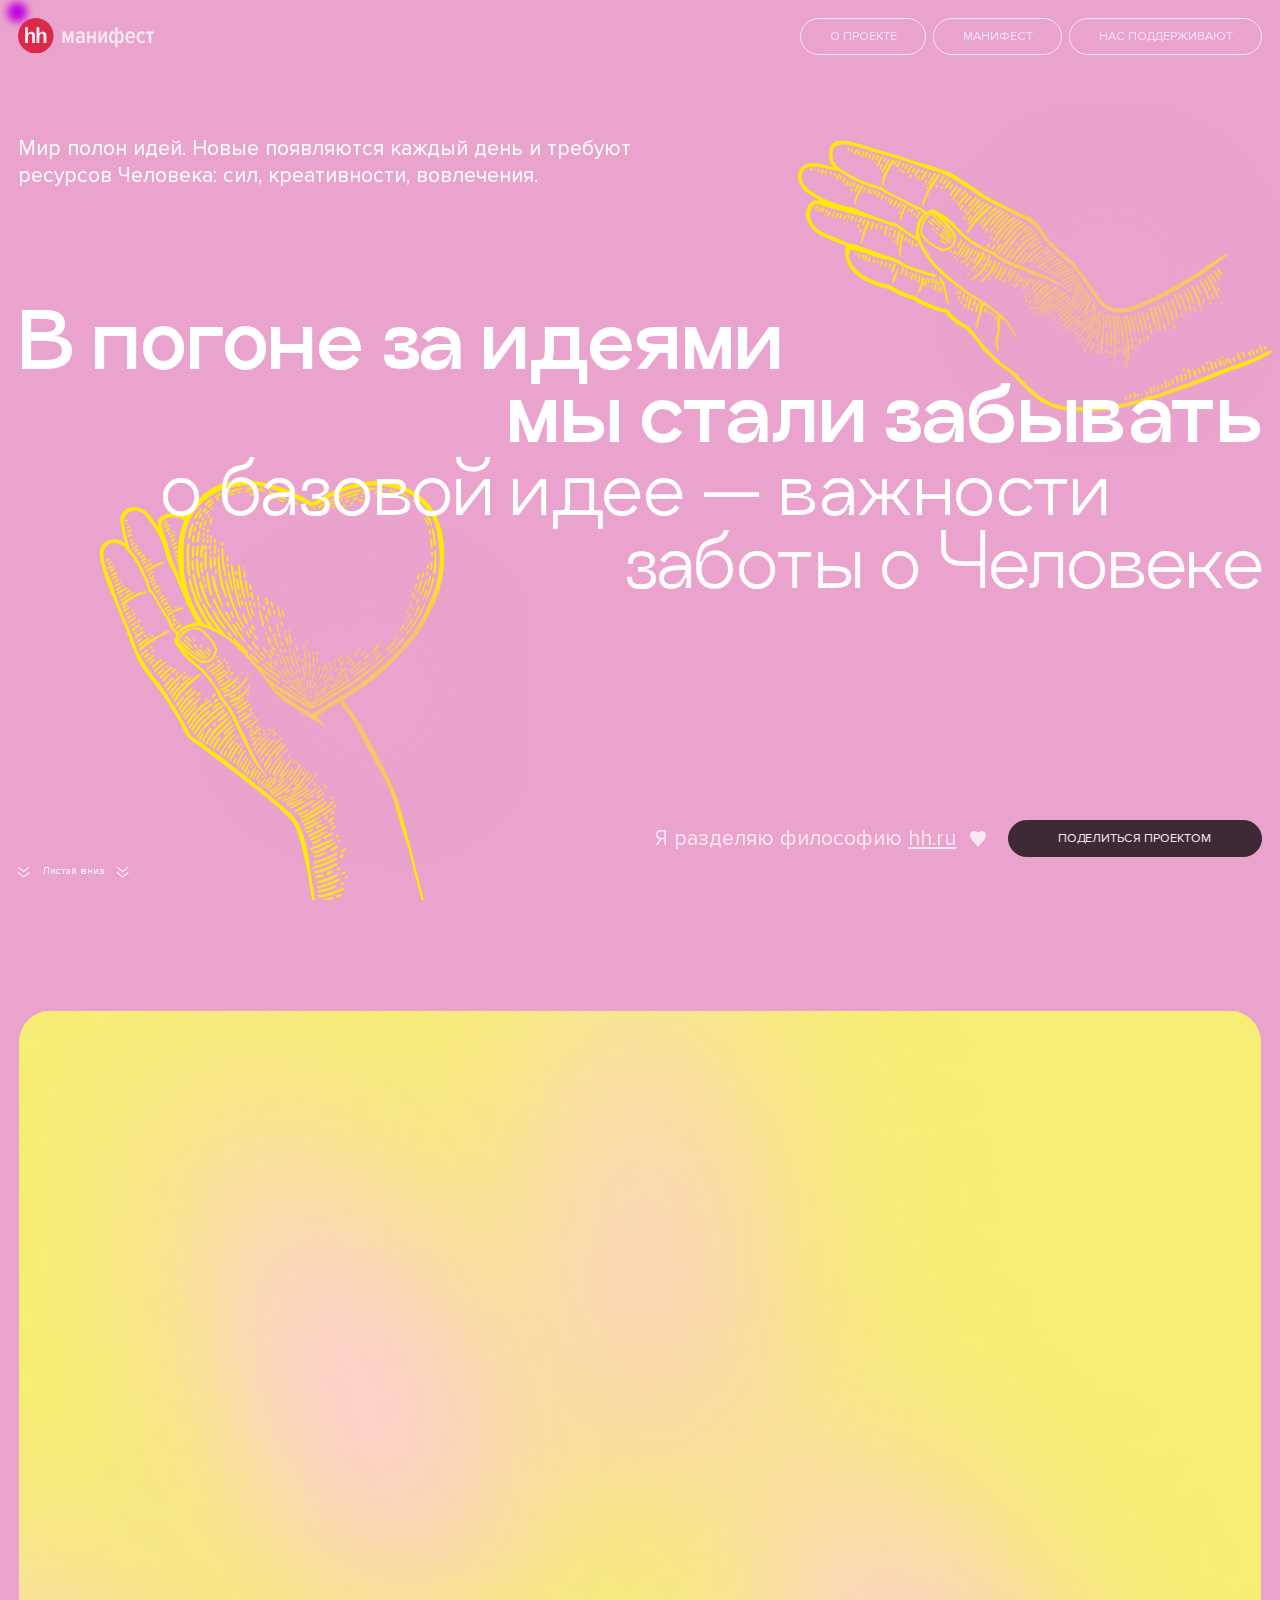
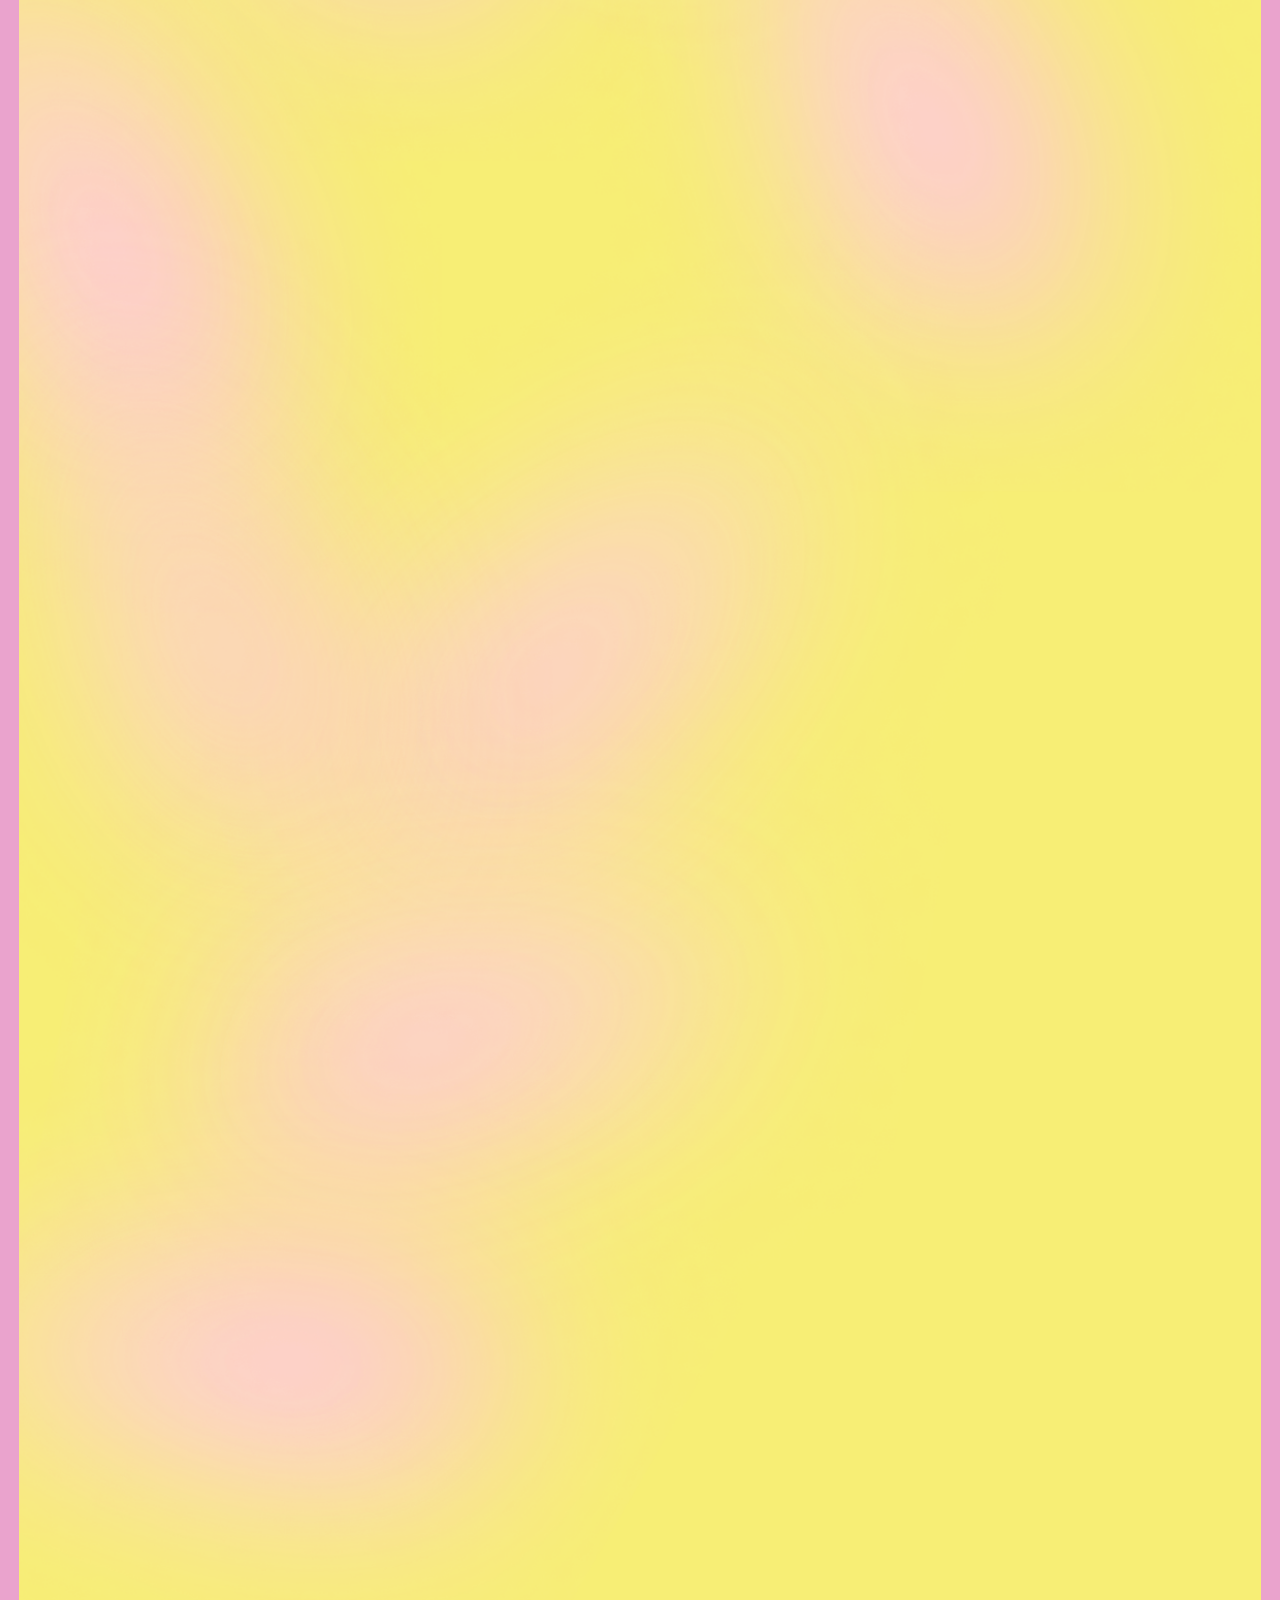
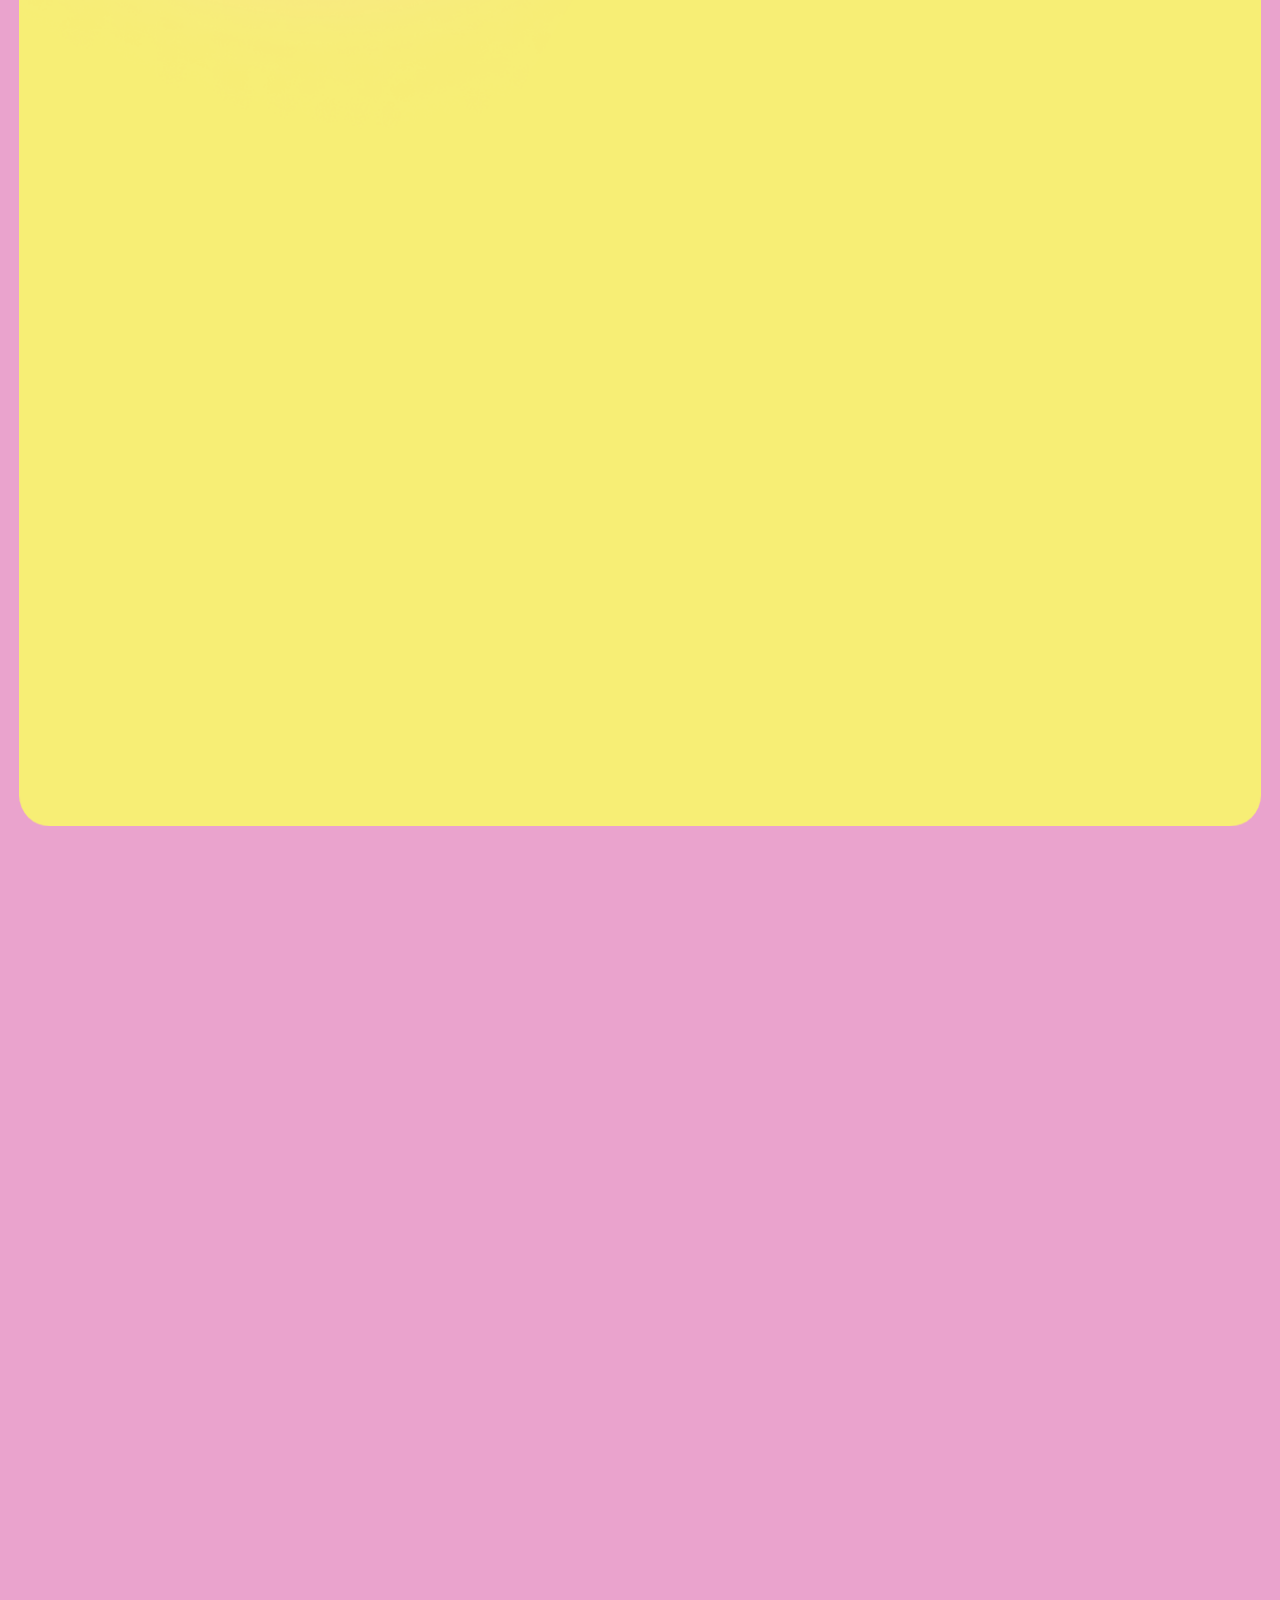
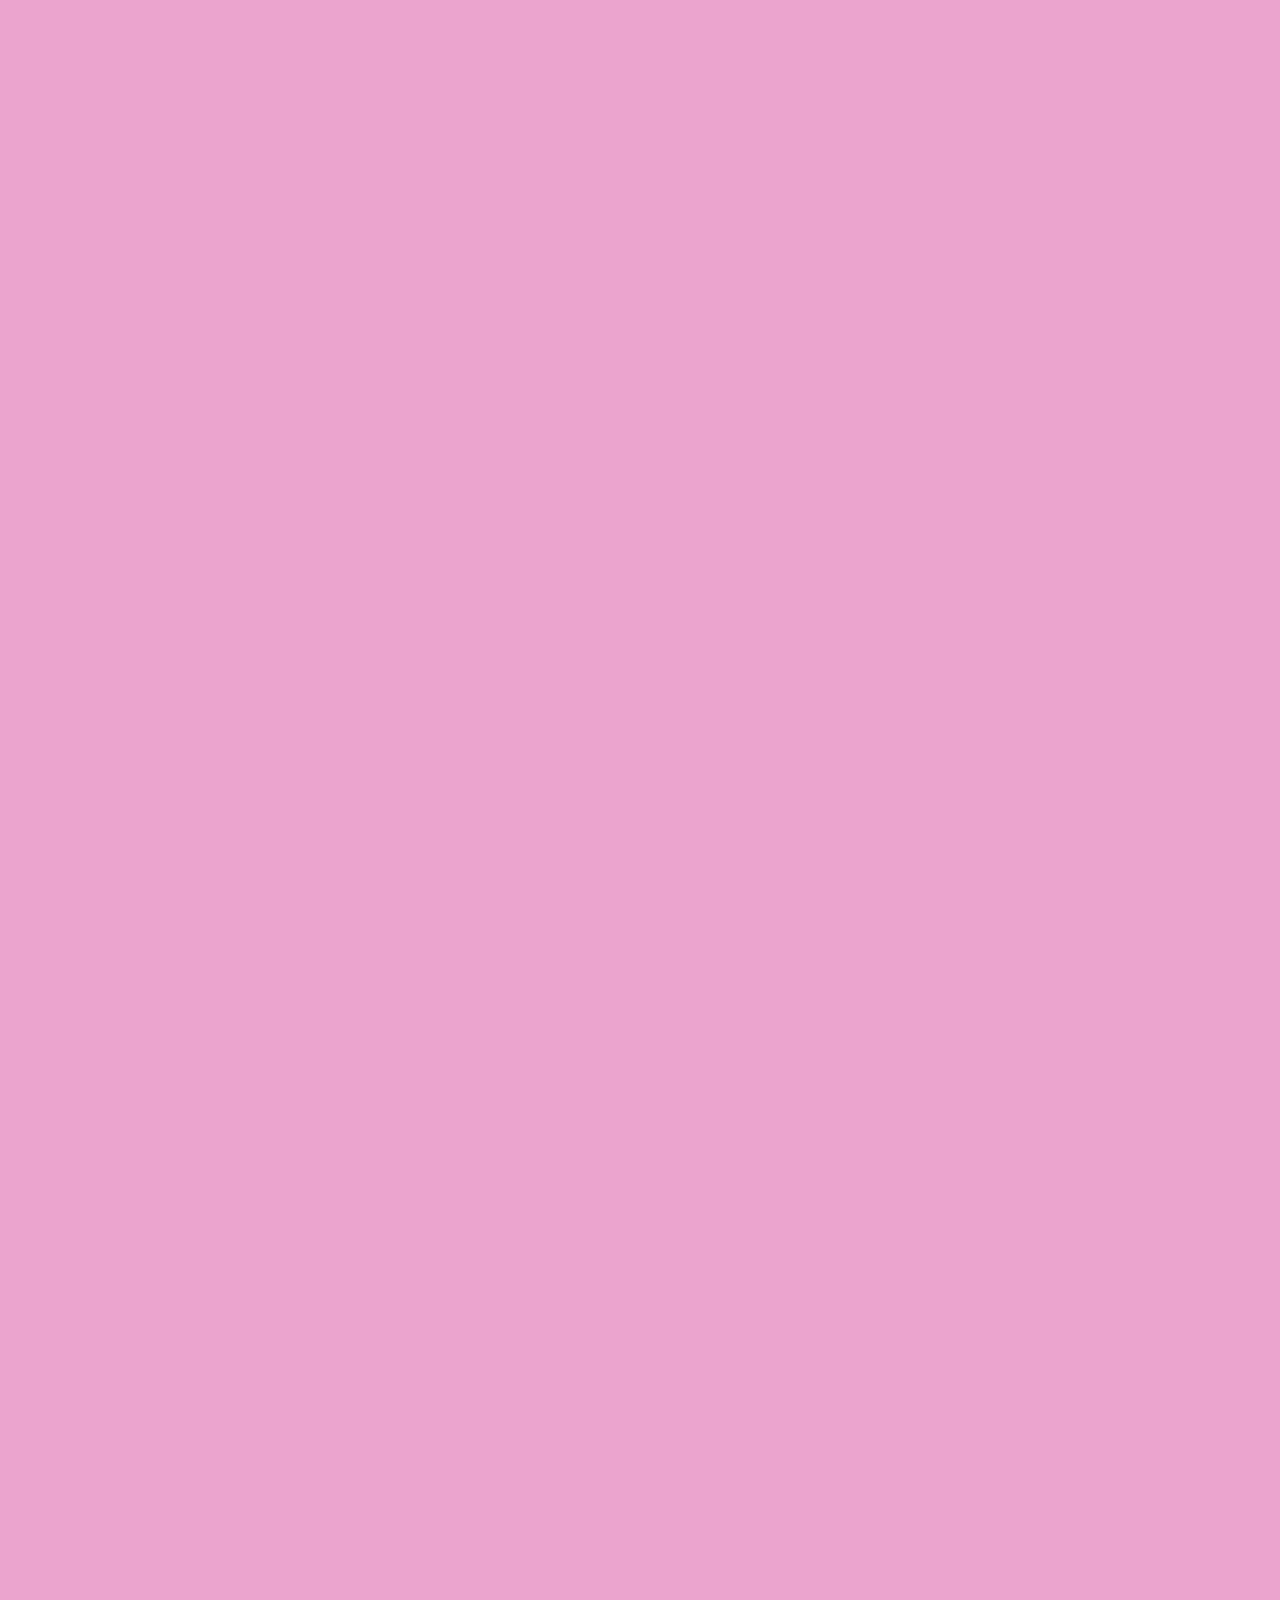
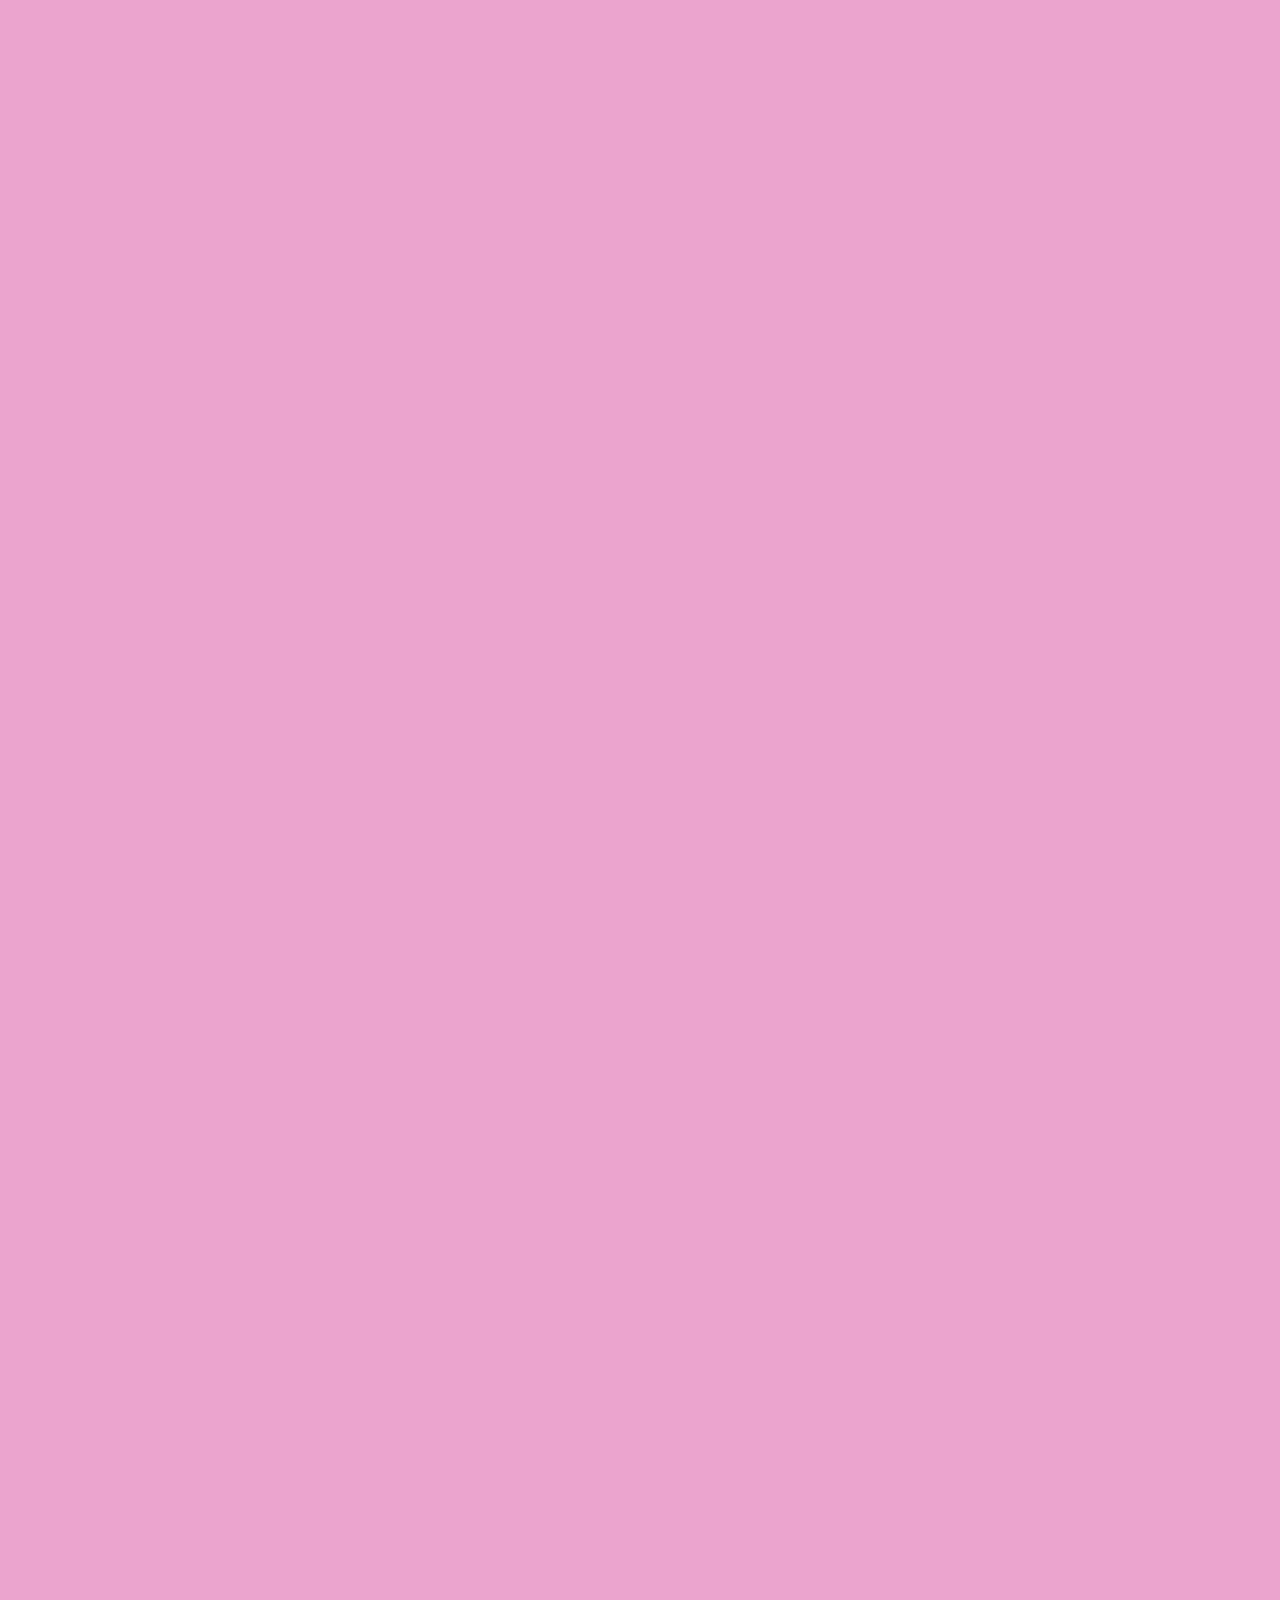
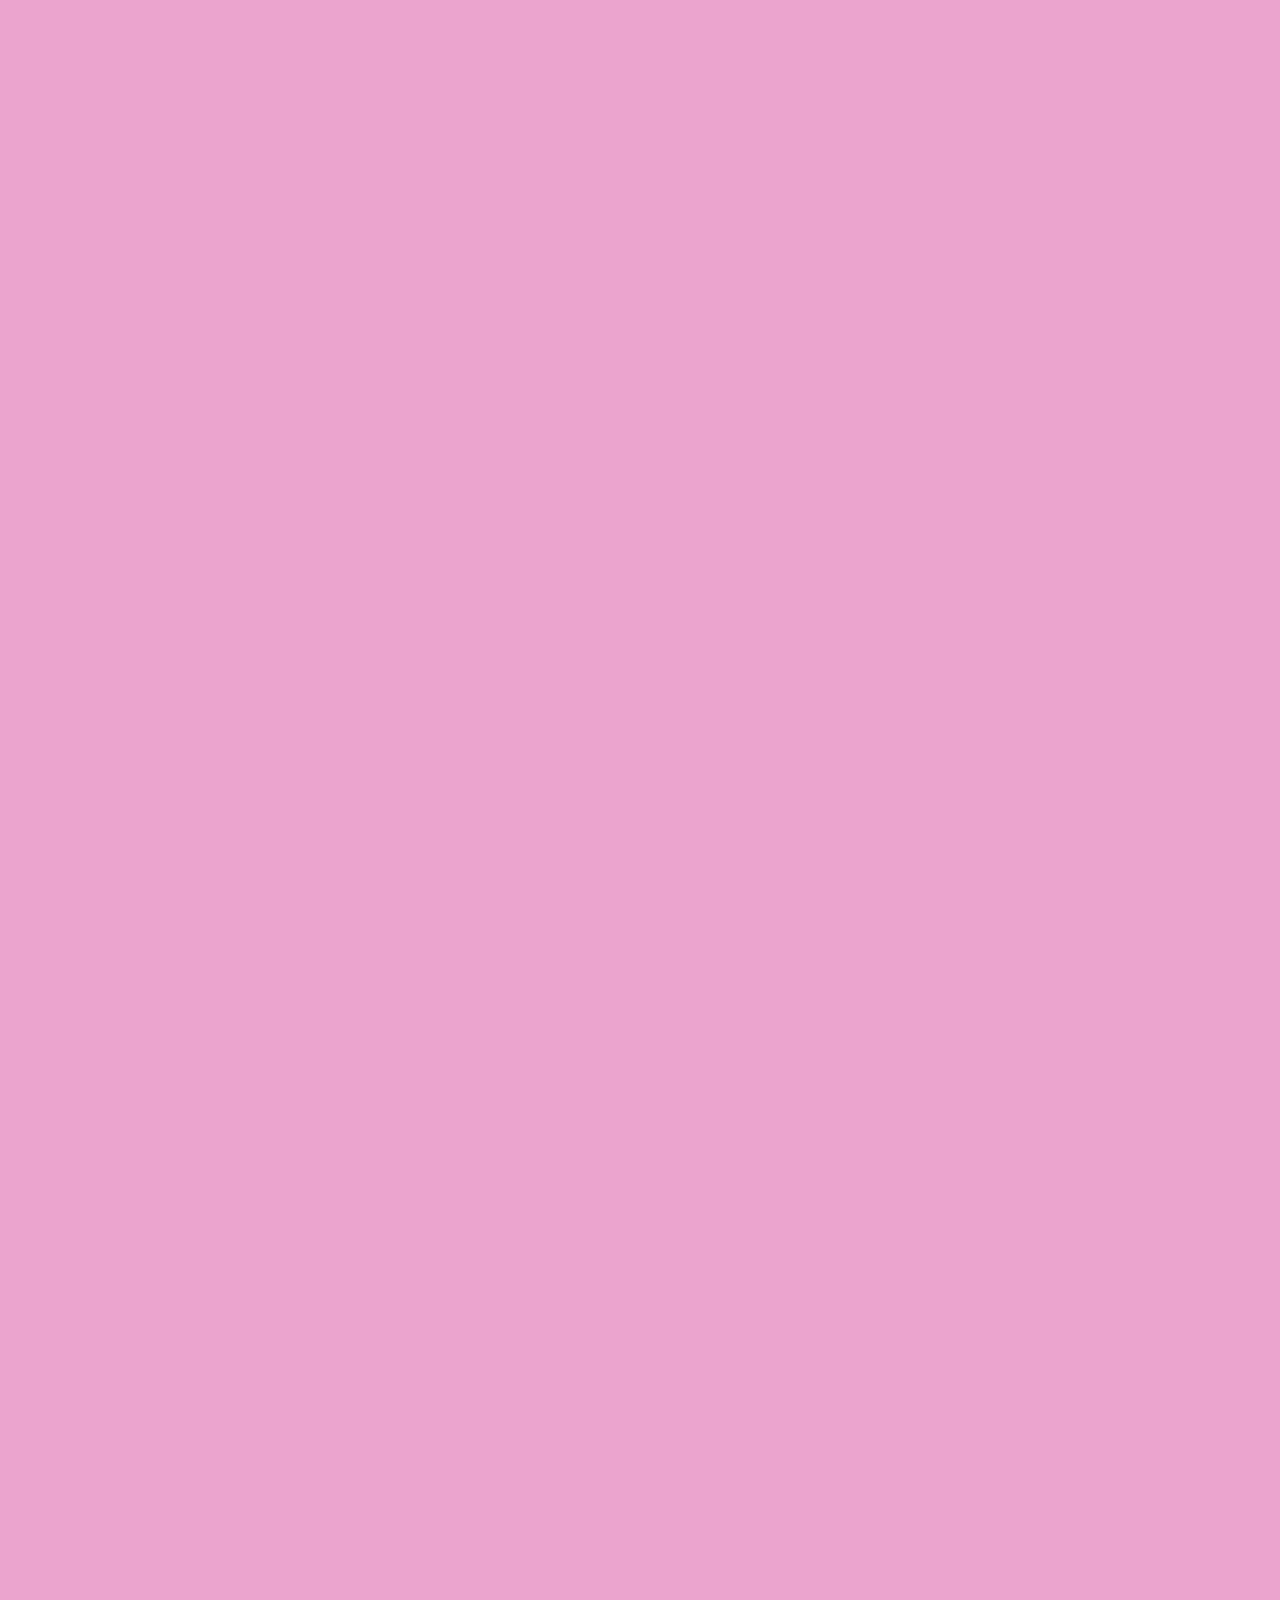
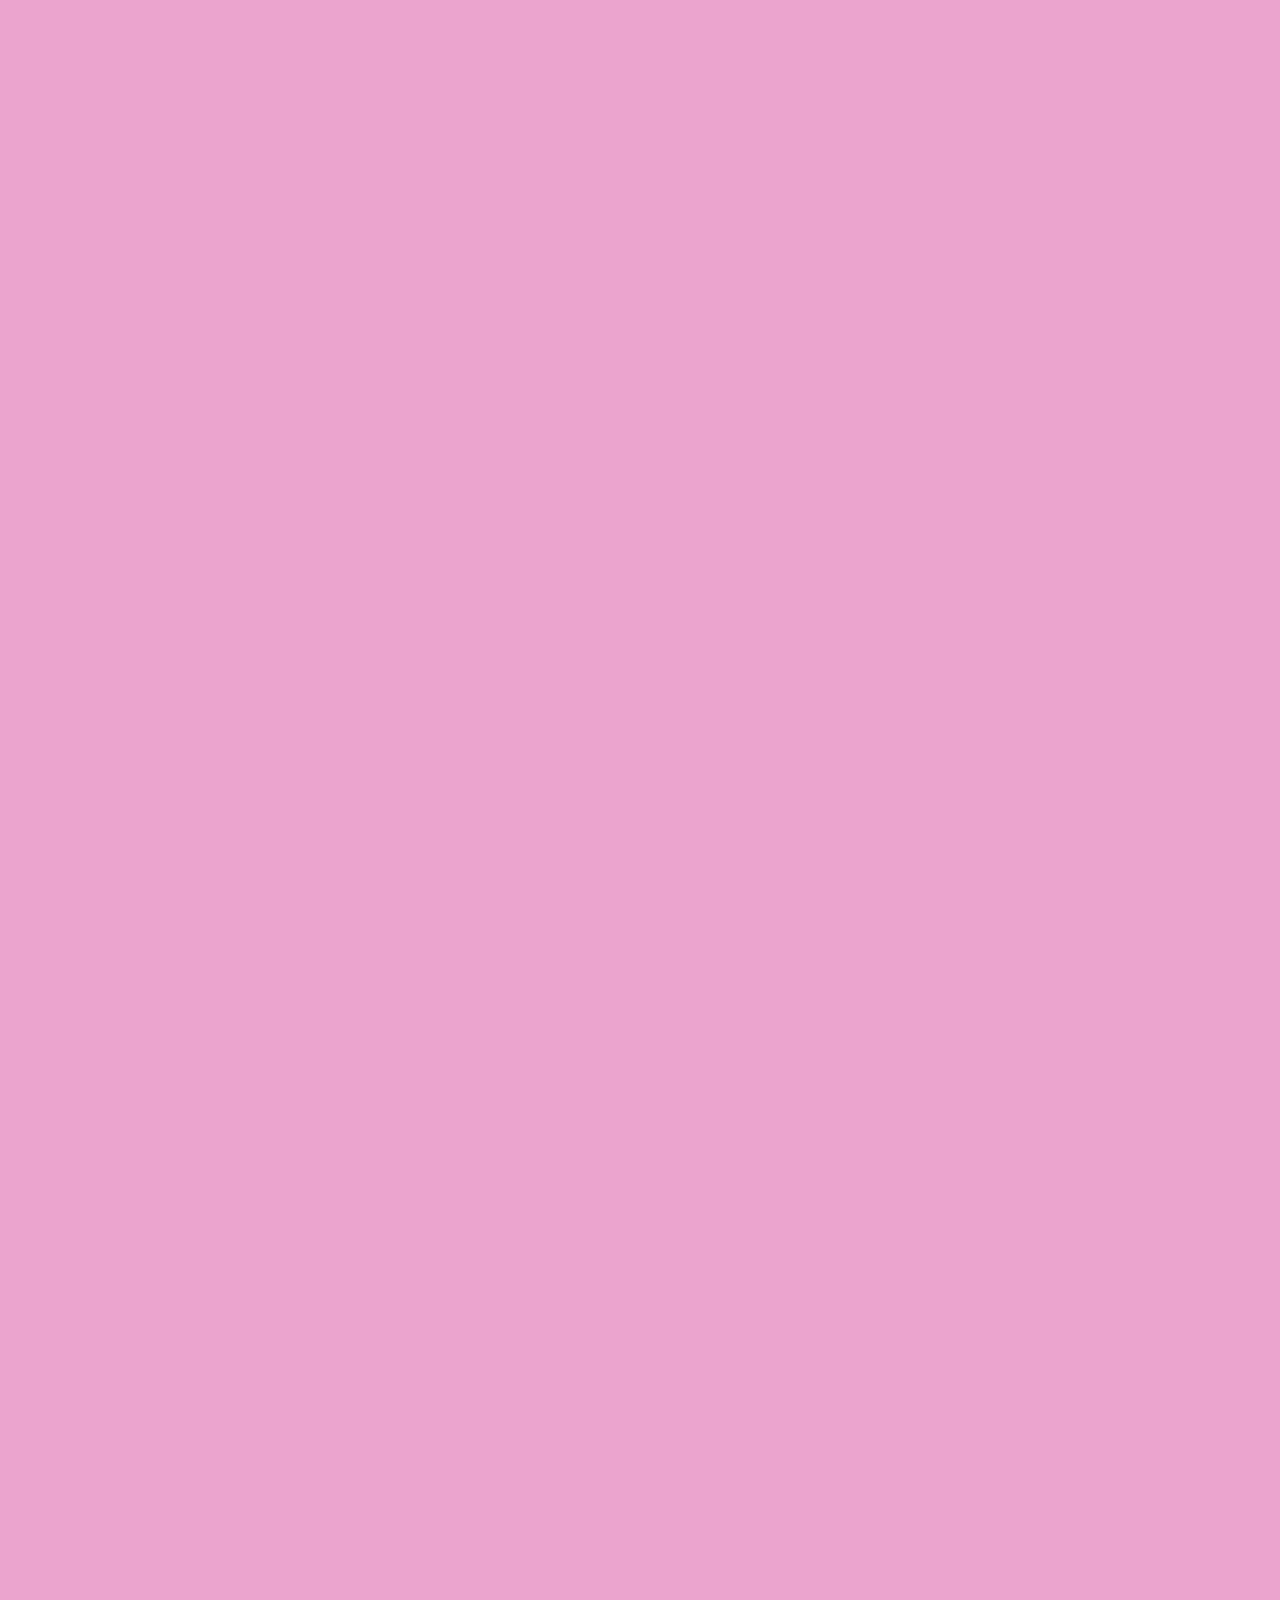
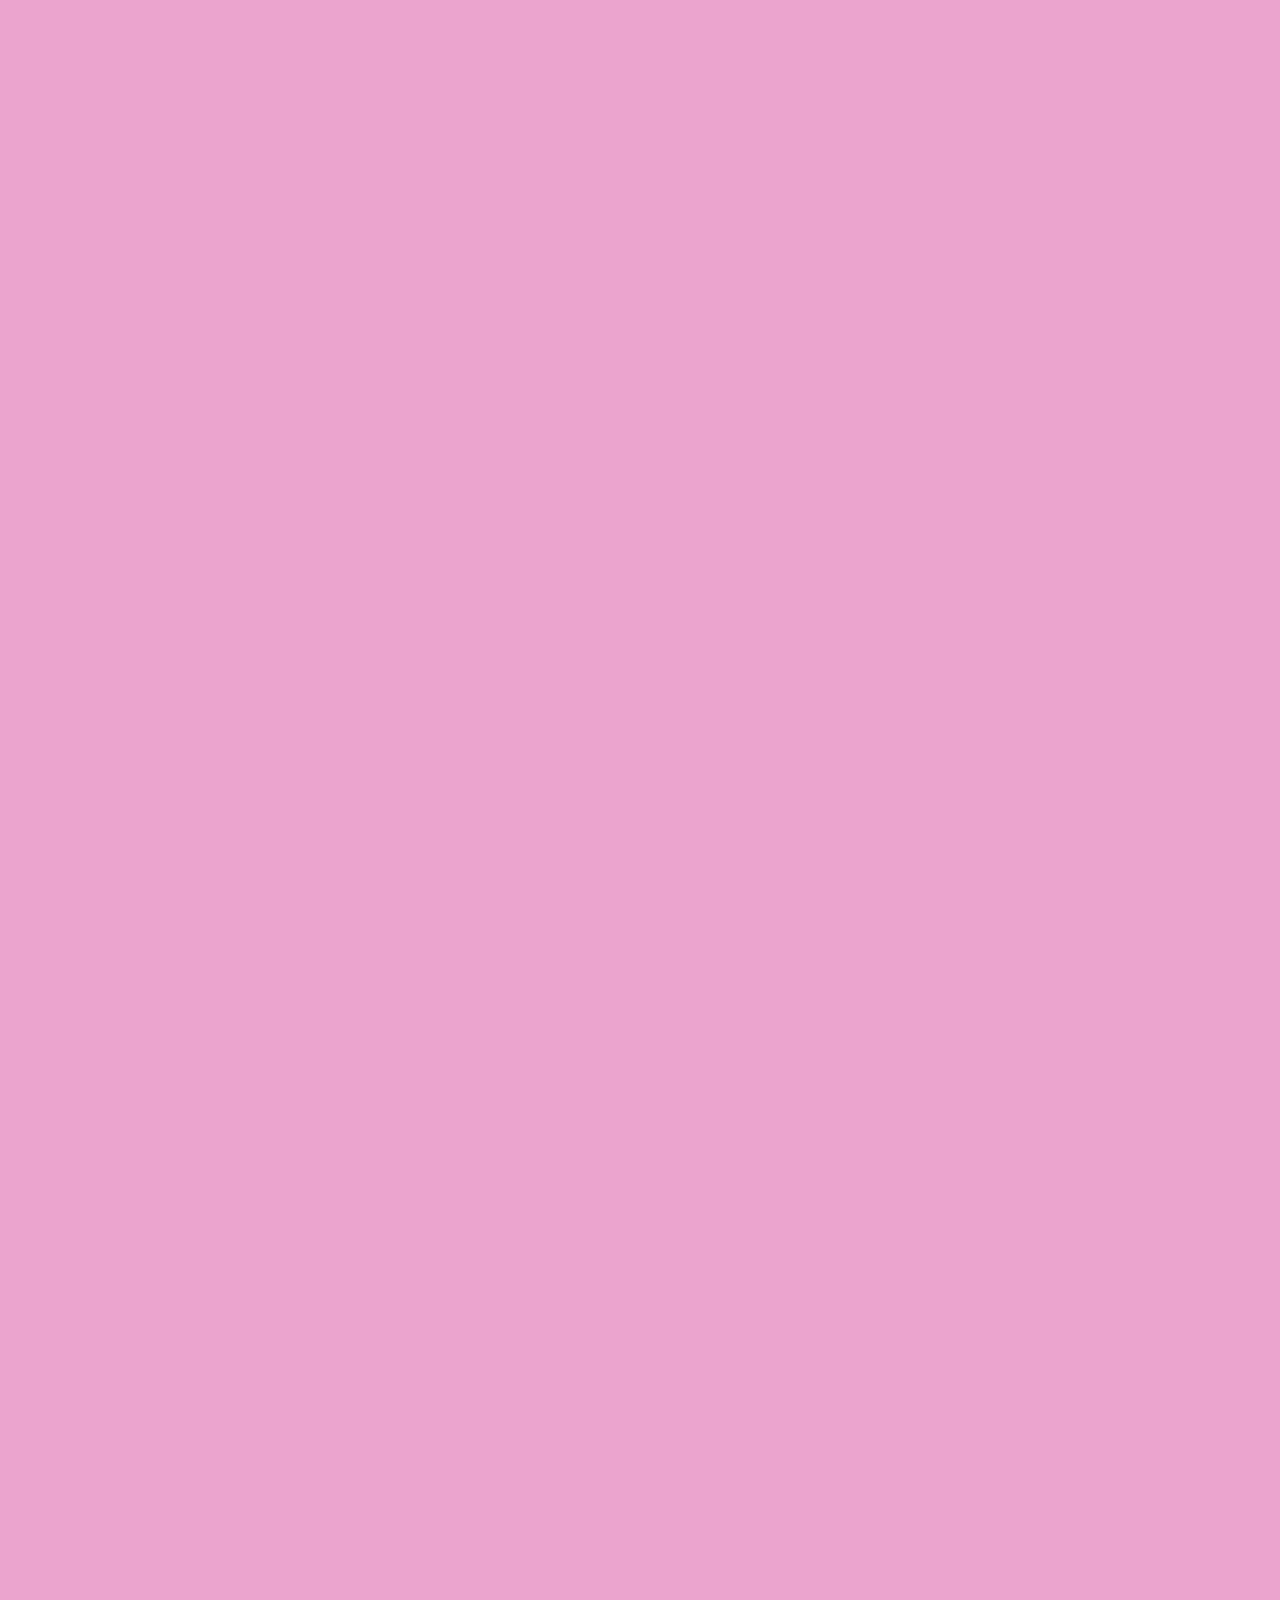
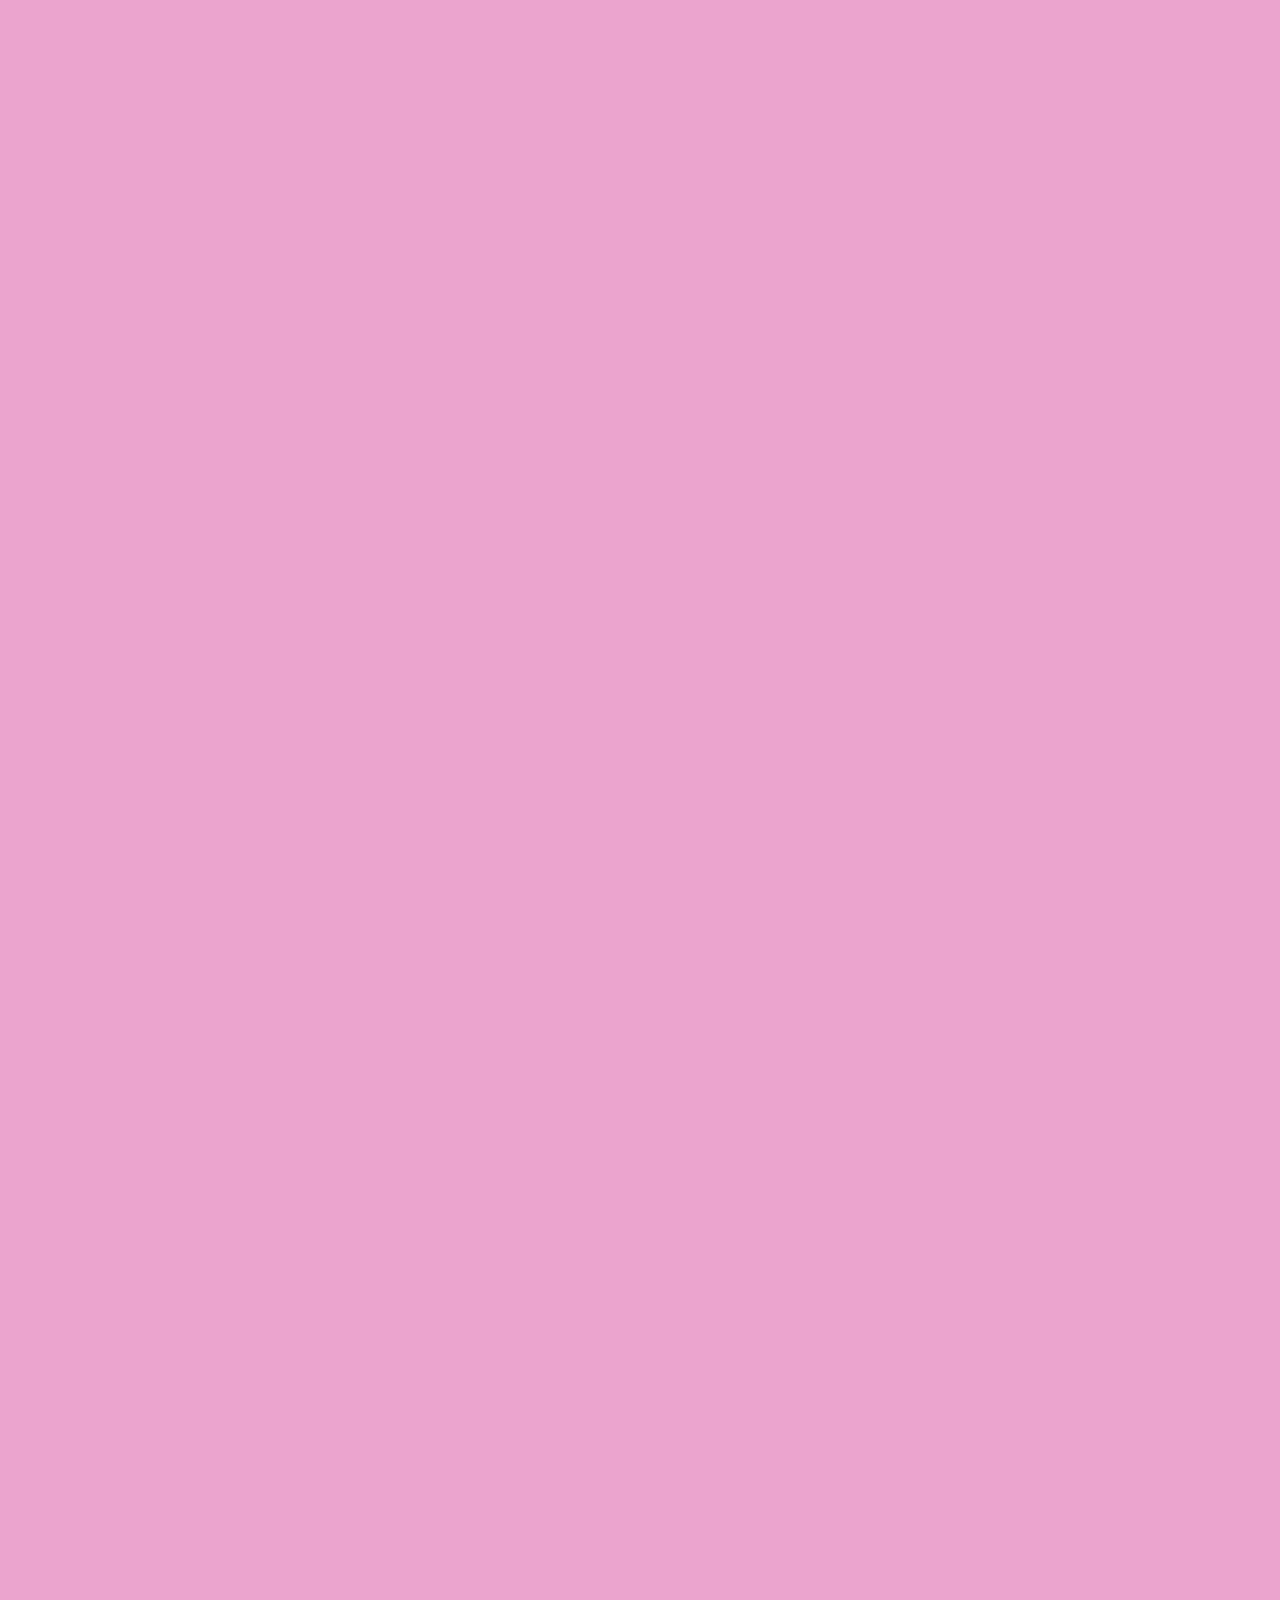
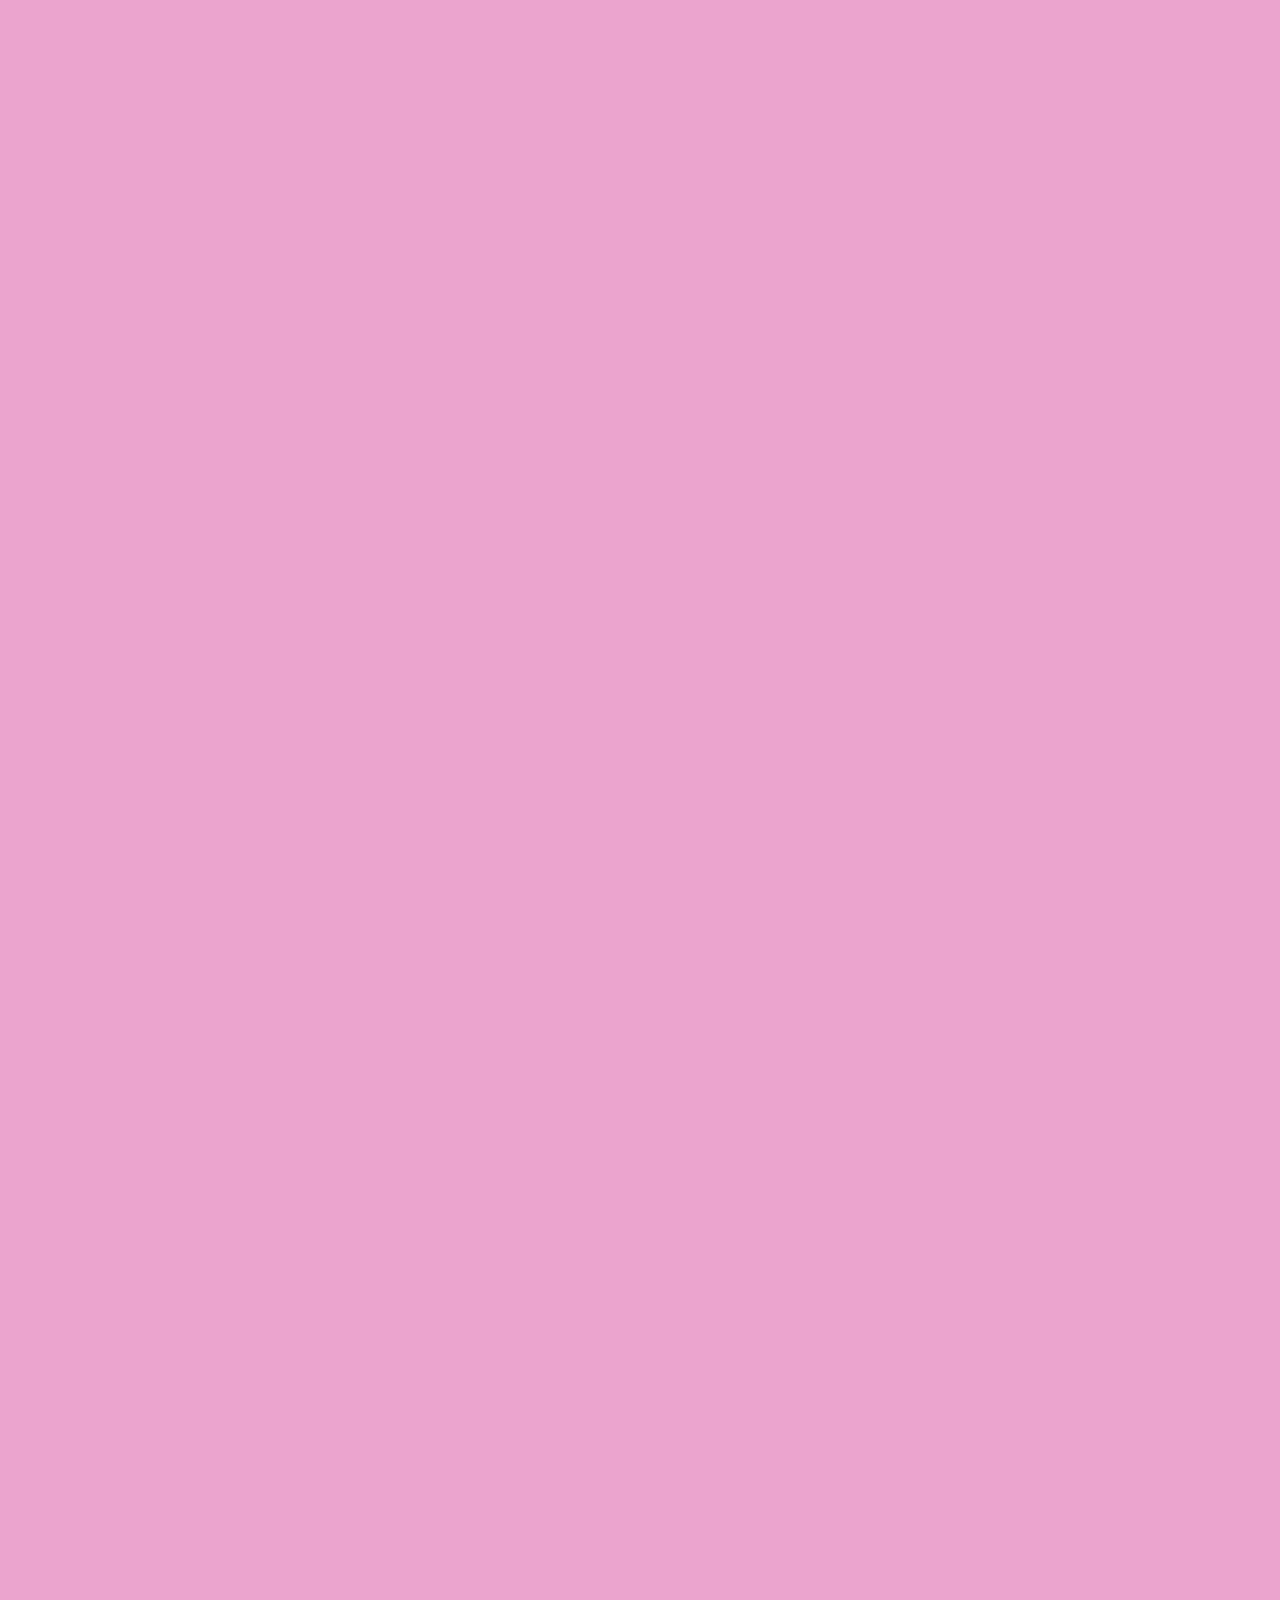
==== index.html @ 5eacad38 "update lottie to json" ====
<!DOCTYPE html><!--  This site was created in Webflow. https://www.webflow.com  -->
<!--  Last Published: Fri May 19 2023 12:36:15 GMT+0000 (Coordinated Universal Time)  -->
<html data-wf-page="6448dec9200db7ba29f89d70" data-wf-site="6448dec9200db773a5f89d6f">

<head>
  <meta charset="utf-8">
  <title>Манифест ко дню рождения hh.ru</title>
  <meta content="Напоминание каждому о том, как важно заботиться о Человеческих ресурсах." name="description">
  <meta content="Манифест ко дню рождения hh.ru" property="og:title">
  <meta content="Напоминание каждому о том, как важно заботиться о Человеческих ресурсах." property="og:description">
  <meta content="images/OGI.png" property="og:image">
  <meta content="Манифест ко дню рождения hh.ru" property="twitter:title">
  <meta content="Напоминание каждому о том, как важно заботиться о Человеческих ресурсах."
    property="twitter:description">
  <meta content="images/OGI.png" property="twitter:image">
  <meta property="og:type" content="website">
  <meta content="summary_large_image" name="twitter:card">
  <meta content="width=device-width, initial-scale=1" name="viewport">
  <meta content="Webflow" name="generator">
  <link href="css/normalize.css" rel="stylesheet" type="text/css">
  <link href="css/webflow.css" rel="stylesheet" type="text/css">
  <link href="css/hhru-2a441f.webflow.css" rel="stylesheet" type="text/css">
  <link href="css/style.css" rel="stylesheet" type="text/css">
  <style>
    @media (min-width:992px) {
      html.w-mod-js:not(.w-mod-ix) [data-w-id="b9878dd3-13e4-6421-a78f-0ced368a787a"] {
        -webkit-transform: translate3d(0%, 0%, 0) scale3d(0.8, 0.8, 1) rotateX(0) rotateY(0) rotateZ(0deg) skew(0, 0);
        -moz-transform: translate3d(0%, 0%, 0) scale3d(0.8, 0.8, 1) rotateX(0) rotateY(0) rotateZ(0deg) skew(0, 0);
        -ms-transform: translate3d(0%, 0%, 0) scale3d(0.8, 0.8, 1) rotateX(0) rotateY(0) rotateZ(0deg) skew(0, 0);
        transform: translate3d(0%, 0%, 0) scale3d(0.8, 0.8, 1) rotateX(0) rotateY(0) rotateZ(0deg) skew(0, 0);
      }

      html.w-mod-js:not(.w-mod-ix) [data-w-id="f88aaab3-8f54-052f-8ae3-230a9f8bfcc7"] {
        -webkit-transform: translate3d(0%, 0%, 0) scale3d(0.8, 0.8, 1) rotateX(0) rotateY(0) rotateZ(0deg) skew(0, 0);
        -moz-transform: translate3d(0%, 0%, 0) scale3d(0.8, 0.8, 1) rotateX(0) rotateY(0) rotateZ(0deg) skew(0, 0);
        -ms-transform: translate3d(0%, 0%, 0) scale3d(0.8, 0.8, 1) rotateX(0) rotateY(0) rotateZ(0deg) skew(0, 0);
        transform: translate3d(0%, 0%, 0) scale3d(0.8, 0.8, 1) rotateX(0) rotateY(0) rotateZ(0deg) skew(0, 0);
      }

      html.w-mod-js:not(.w-mod-ix) [data-w-id="67e81cb0-7afa-1f12-fa99-711902024c29"] {
        -webkit-transform: translate3d(0%, 0%, 0) scale3d(0.8, 0.8, 1) rotateX(0) rotateY(0) rotateZ(0deg) skew(0, 0);
        -moz-transform: translate3d(0%, 0%, 0) scale3d(0.8, 0.8, 1) rotateX(0) rotateY(0) rotateZ(0deg) skew(0, 0);
        -ms-transform: translate3d(0%, 0%, 0) scale3d(0.8, 0.8, 1) rotateX(0) rotateY(0) rotateZ(0deg) skew(0, 0);
        transform: translate3d(0%, 0%, 0) scale3d(0.8, 0.8, 1) rotateX(0) rotateY(0) rotateZ(0deg) skew(0, 0);
      }

      html.w-mod-js:not(.w-mod-ix) [data-w-id="b862c3f6-3088-e310-0ccf-c9ab1974c91d"] {
        -webkit-transform: translate3d(0%, 0%, 0) scale3d(0.8, 0.8, 1) rotateX(0) rotateY(0) rotateZ(0deg) skew(0, 0);
        -moz-transform: translate3d(0%, 0%, 0) scale3d(0.8, 0.8, 1) rotateX(0) rotateY(0) rotateZ(0deg) skew(0, 0);
        -ms-transform: translate3d(0%, 0%, 0) scale3d(0.8, 0.8, 1) rotateX(0) rotateY(0) rotateZ(0deg) skew(0, 0);
        transform: translate3d(0%, 0%, 0) scale3d(0.8, 0.8, 1) rotateX(0) rotateY(0) rotateZ(0deg) skew(0, 0);
      }
    }

    @media (max-width:991px) and (min-width:768px) {
      html.w-mod-js:not(.w-mod-ix) [data-w-id="b9878dd3-13e4-6421-a78f-0ced368a787a"] {
        -webkit-transform: translate3d(0%, 0%, 0) scale3d(0.8, 0.8, 1) rotateX(0) rotateY(0) rotateZ(0deg) skew(0, 0);
        -moz-transform: translate3d(0%, 0%, 0) scale3d(0.8, 0.8, 1) rotateX(0) rotateY(0) rotateZ(0deg) skew(0, 0);
        -ms-transform: translate3d(0%, 0%, 0) scale3d(0.8, 0.8, 1) rotateX(0) rotateY(0) rotateZ(0deg) skew(0, 0);
        transform: translate3d(0%, 0%, 0) scale3d(0.8, 0.8, 1) rotateX(0) rotateY(0) rotateZ(0deg) skew(0, 0);
      }

      html.w-mod-js:not(.w-mod-ix) [data-w-id="f88aaab3-8f54-052f-8ae3-230a9f8bfcc7"] {
        -webkit-transform: translate3d(0%, 0%, 0) scale3d(0.8, 0.8, 1) rotateX(0) rotateY(0) rotateZ(0deg) skew(0, 0);
        -moz-transform: translate3d(0%, 0%, 0) scale3d(0.8, 0.8, 1) rotateX(0) rotateY(0) rotateZ(0deg) skew(0, 0);
        -ms-transform: translate3d(0%, 0%, 0) scale3d(0.8, 0.8, 1) rotateX(0) rotateY(0) rotateZ(0deg) skew(0, 0);
        transform: translate3d(0%, 0%, 0) scale3d(0.8, 0.8, 1) rotateX(0) rotateY(0) rotateZ(0deg) skew(0, 0);
      }

      html.w-mod-js:not(.w-mod-ix) [data-w-id="67e81cb0-7afa-1f12-fa99-711902024c29"] {
        -webkit-transform: translate3d(0%, 0%, 0) scale3d(0.8, 0.8, 1) rotateX(0) rotateY(0) rotateZ(0deg) skew(0, 0);
        -moz-transform: translate3d(0%, 0%, 0) scale3d(0.8, 0.8, 1) rotateX(0) rotateY(0) rotateZ(0deg) skew(0, 0);
        -ms-transform: translate3d(0%, 0%, 0) scale3d(0.8, 0.8, 1) rotateX(0) rotateY(0) rotateZ(0deg) skew(0, 0);
        transform: translate3d(0%, 0%, 0) scale3d(0.8, 0.8, 1) rotateX(0) rotateY(0) rotateZ(0deg) skew(0, 0);
      }

      html.w-mod-js:not(.w-mod-ix) [data-w-id="b862c3f6-3088-e310-0ccf-c9ab1974c91d"] {
        -webkit-transform: translate3d(0%, 0%, 0) scale3d(0.8, 0.8, 1) rotateX(0) rotateY(0) rotateZ(0deg) skew(0, 0);
        -moz-transform: translate3d(0%, 0%, 0) scale3d(0.8, 0.8, 1) rotateX(0) rotateY(0) rotateZ(0deg) skew(0, 0);
        -ms-transform: translate3d(0%, 0%, 0) scale3d(0.8, 0.8, 1) rotateX(0) rotateY(0) rotateZ(0deg) skew(0, 0);
        transform: translate3d(0%, 0%, 0) scale3d(0.8, 0.8, 1) rotateX(0) rotateY(0) rotateZ(0deg) skew(0, 0);
      }
    }
  </style>
  <!-- [if lt IE 9]><script src="https://cdnjs.cloudflare.com/ajax/libs/html5shiv/3.7.3/html5shiv.min.js" type="text/javascript"></script><![endif] -->
  <script src="/js/init.js"></script>
  <link href="images/favicon.png" rel="shortcut icon" type="image/x-icon">
  <link href="images/webclip.png" rel="apple-touch-icon">
  <style>
    .loader {
      display: block;
    }
  </style>
</head>

<body class="base">
  <div no-click="" class="c-cursor__wrapper"><img src="images/cursor.png" loading="lazy" alt="" class="c-cursor"></div>
  <div class="page">
    <div class="loader"></div>
    <div no-click="" class="scroll-down">
      <div class="scroll-down__wrapper">
        <div class="scroll-down__ico w-embed"><svg width="100%" height="100%" fill="none" viewbox="0 0 24 24">
            <path fill="currentColor" fill-rule="evenodd"
              d="M5.616 12.68a.5.5 0 0 1 .704-.064L12 17.349l5.68-4.733a.5.5 0 0 1 .64.768L12 18.651l-6.32-5.267a.5.5 0 0 1-.064-.704Z"
              clip-rule="evenodd"></path>
            <path fill="currentColor" fill-rule="evenodd"
              d="M5.616 6.68a.5.5 0 0 1 .704-.064L12 11.349l5.68-4.733a.5.5 0 0 1 .64.768L12 12.651 5.68 7.384a.5.5 0 0 1-.064-.704Z"
              clip-rule="evenodd"></path>
          </svg></div>
        <div class="scroll-down__text">Листай вниз</div>
        <div class="scroll-down__ico w-embed"><svg width="100%" height="100%" fill="none" viewbox="0 0 24 24">
            <path fill="currentColor" fill-rule="evenodd"
              d="M5.616 12.68a.5.5 0 0 1 .704-.064L12 17.349l5.68-4.733a.5.5 0 0 1 .64.768L12 18.651l-6.32-5.267a.5.5 0 0 1-.064-.704Z"
              clip-rule="evenodd"></path>
            <path fill="currentColor" fill-rule="evenodd"
              d="M5.616 6.68a.5.5 0 0 1 .704-.064L12 11.349l5.68-4.733a.5.5 0 0 1 .64.768L12 12.651 5.68 7.384a.5.5 0 0 1-.064-.704Z"
              clip-rule="evenodd"></path>
          </svg></div>
      </div>
    </div>
    <div class="nav-fixed">
      <header style="opacity:0" class="nav">
        <div class="container">
          <div class="nav__wrapper">
            <a href="index.html" aria-current="page" class="nav__logo w-inline-block w--current">
              <div class="hh-logo w-embed"><svg width="100%" height="100%" fill="none" viewbox="0 0 156 40">
                  <path fill="currentColor"
                    d="M62.617 28.127h-2.603v-8.368l-3.16 8.368H55.79l-3.135-8.368v8.368H50v-12.83h3.4l2.922 7.73 2.922-7.73h3.373v12.83Zm12.399-.002h-2.63v-1.302c-.779 1.08-1.903 1.62-3.373 1.62-1.098 0-2.028-.38-2.789-1.141-.761-.78-1.142-1.824-1.142-3.135 0-1.31.38-2.328 1.142-3.055.761-.743 1.691-1.115 2.79-1.115 1.504 0 2.629.513 3.373 1.54v-1.859c0-.779-.222-1.381-.664-1.806-.425-.425-1.036-.638-1.833-.638-1.169 0-2.231.487-3.188 1.461l-1.036-1.86c1.24-1.239 2.807-1.858 4.702-1.858 1.416 0 2.54.363 3.373 1.089.85.708 1.275 1.806 1.275 3.293v8.766Zm-5.047-1.514c1.063 0 1.869-.47 2.418-1.408v-1.939a2.652 2.652 0 0 0-1.036-1.036 2.648 2.648 0 0 0-1.382-.398c-.673 0-1.213.221-1.62.664-.407.442-.61 1.018-.61 1.726 0 .709.203 1.284.61 1.727.407.443.947.664 1.62.664Zm10.519 1.516h-2.656v-12.83h2.656v5.047h4.463v-5.047h2.63v12.83h-2.63v-5.472h-4.463v5.472Zm12.501 0h-2.577v-12.83h2.656v8.048l4.383-8.048h2.709v12.83h-2.63v-8.314l-4.541 8.314Zm13.488-13.152c1.221 0 2.187.673 2.895 2.019v-6.588h2.656v6.588c.709-1.346 1.674-2.019 2.895-2.019 1.275 0 2.276.602 3.002 1.806.744 1.204 1.116 2.842 1.116 4.914 0 2.055-.372 3.692-1.116 4.914-.726 1.222-1.727 1.833-3.002 1.833-1.239 0-2.204-.682-2.895-2.045v6.614h-2.656v-6.614c-.319.655-.735 1.16-1.249 1.514a2.845 2.845 0 0 1-1.646.531c-1.275 0-2.285-.602-3.029-1.806-.726-1.222-1.089-2.869-1.089-4.94 0-2.073.363-3.71 1.089-4.915.744-1.204 1.754-1.806 3.029-1.806Zm.85 2.338c-.726 0-1.284.407-1.674 1.221-.389.815-.584 1.869-.584 3.161 0 1.275.204 2.329.611 3.161.407.833.974 1.249 1.7 1.249.389 0 .77-.169 1.142-.505.372-.354.655-.78.85-1.275v-5.26a3.136 3.136 0 0 0-.877-1.248c-.372-.336-.761-.505-1.168-.505Zm6.693 8.792c.727 0 1.293-.416 1.7-1.249.408-.832.611-1.886.611-3.16 0-1.293-.194-2.347-.584-3.162-.39-.814-.947-1.221-1.674-1.221-.407 0-.805.168-1.195.504a3.266 3.266 0 0 0-.85 1.249v5.259c.195.496.478.92.85 1.275.372.336.753.505 1.142.505Zm12.643 2.339c-1.754 0-3.153-.62-4.197-1.86-1.045-1.24-1.568-2.868-1.568-4.887 0-1.913.496-3.506 1.488-4.781 1.009-1.293 2.346-1.94 4.011-1.94 1.682 0 2.993.638 3.931 1.913.939 1.275 1.408 2.913 1.408 4.914v.77h-8.155c.053 1.098.372 1.993.956 2.683.585.673 1.382 1.01 2.391 1.01 1.151 0 2.116-.46 2.895-1.382l1.275 1.594c-1.151 1.31-2.629 1.966-4.435 1.966Zm2.496-7.756c-.017-.939-.257-1.762-.717-2.47-.443-.727-1.133-1.09-2.072-1.09-.903 0-1.585.363-2.045 1.09-.46.725-.717 1.549-.77 2.47h5.604Zm13.857 6.029c-.921 1.151-2.222 1.727-3.904 1.727-1.683 0-3.046-.629-4.091-1.886-1.027-1.275-1.541-2.895-1.541-4.861 0-1.966.514-3.577 1.541-4.834 1.027-1.258 2.391-1.886 4.091-1.886 1.682 0 2.983.575 3.904 1.726l-1.354 1.806c-.62-.797-1.382-1.195-2.285-1.195-.974 0-1.744.416-2.311 1.248-.566.833-.85 1.878-.85 3.135 0 1.275.284 2.329.85 3.16.567.833 1.337 1.25 2.311 1.25.886 0 1.647-.4 2.285-1.196l1.354 1.806Zm6.901 1.41h-2.656v-10.52h-2.896v-2.31h8.447v2.31h-2.895v10.52Z">
                  </path>
                  <path fill="#D6001C" d="M20 40c11.046 0 20-8.954 20-20S31.046 0 20 0 0 8.954 0 20s8.954 20 20 20Z">
                  </path>
                  <path fill="#fff"
                    d="M11.253 10.398v6.793c1.047-1.233 2.303-1.854 3.758-1.854.75 0 1.422.142 2.024.422.604.279 1.056.637 1.36 1.071.308.439.515.919.627 1.448.111.527.167 1.346.167 2.458v7.262h-3.254v-6.541c0-1.298-.06-2.12-.183-2.47a1.598 1.598 0 0 0-.653-.831c-.313-.21-.703-.313-1.174-.313-.54 0-1.023.134-1.444.398-.43.266-.738.664-.933 1.196-.199.532-.298 1.319-.295 2.36l-.003 6.201H8v-17.6h3.253Zm12.813 0v6.793c1.048-1.233 2.303-1.854 3.758-1.854.747 0 1.424.142 2.027.422.601.279 1.053.637 1.356 1.071.306.436.52.928.626 1.448.113.527.168 1.346.168 2.458v7.262h-3.25v-6.541c0-1.298-.062-2.12-.186-2.47a1.593 1.593 0 0 0-.655-.831c-.31-.21-.703-.313-1.174-.313-.538 0-1.022.134-1.443.398-.424.266-.734.664-.932 1.196-.195.532-.295 1.319-.295 2.36v6.201h-3.25v-17.6h3.25Z">
                  </path>
                </svg></div>
            </a>
            <nav class="nav__menu">
              <ul role="list" class="nav__menu-list w-list-unstyled">
                <li class="nav__menu-item">
                  <a href="#project" data-scroll="close" class="nav__menu-link"><span class="nav__menu-text">О
                      проекте</span></a>
                </li>
                <li class="nav__menu-item">
                  <a href="manifest-page.html" data-scroll="close" class="nav__menu-link"><span
                      class="nav__menu-text">Манифест</span></a>
                </li>
                <li class="nav__menu-item nav__menu-item--last">
                  <a data-scroll="close" href="partners.html" class="nav__menu-link"><span class="nav__menu-text">Нас
                      поддерживают</span></a>
                </li>
              </ul>
              <div class="nav__down">
                <div data-a2a-url="https://hhru-2a441f.webflow.io/"
                  data-a2a-title="hh.ru исполнилось 23 года! Переходите по ссылке, чтобы прочесть манифест, который компания создала к своему дню рождения."
                  class="nav__social a2a_kit">
                  <a href="#" class="nav__social-link a2a_button_telegram w-inline-block">
                    <div class="nav__social-ico w-embed"><svg width="100%" height="100%" fill="none"
                        viewbox="0 0 40 40">
                        <path fill="currentColor" fill-rule="evenodd"
                          d="M11.125 20.059c4.533-1.969 7.551-3.277 9.067-3.912 4.313-1.8 5.22-2.11 5.802-2.124.13 0 .415.026.609.182.155.13.194.298.22.427.026.13.052.402.026.609-.233 2.46-1.243 8.432-1.762 11.177-.22 1.166-.647 1.555-1.062 1.594-.906.077-1.593-.596-2.46-1.166-1.373-.894-2.138-1.45-3.472-2.332-1.541-1.01-.544-1.567.337-2.473.233-.233 4.21-3.86 4.287-4.184.013-.039.013-.194-.077-.272-.091-.078-.22-.052-.324-.026-.143.026-2.319 1.477-6.554 4.34-.622.427-1.179.634-1.684.62-.557-.012-1.619-.31-2.422-.569-.971-.31-1.748-.48-1.684-1.023.04-.285.428-.57 1.153-.868Z"
                          clip-rule="evenodd"></path>
                      </svg></div>
                  </a>
                  <a href="#" class="nav__social-link a2a_button_whatsapp w-inline-block">
                    <div class="nav__social-ico w-embed"><svg width="100%" height="100%" fill="none"
                        viewbox="0 0 40 40">
                        <path fill="currentColor"
                          d="M10.994 30h-.373c-.612-.315-.724-.581-.54-1.245.356-1.285.702-2.574 1.067-3.857a.778.778 0 0 0-.053-.61c-.944-1.913-1.246-3.93-.89-6.028.915-5.375 6.028-8.997 11.458-8.132 4.472.711 7.99 4.497 8.308 8.995.213 3.014-.748 5.632-2.887 7.787-1.706 1.72-3.797 2.678-6.212 2.886a9.624 9.624 0 0 1-4.951-.857 1.01 1.01 0 0 0-.763-.069c-.733.212-1.478.382-2.214.58-.652.175-1.3.366-1.95.55Zm.925-1.915c1.088-.284 2.136-.541 3.174-.834a1.561 1.561 0 0 1 1.214.118c1.615.817 3.335 1.067 5.118.767 4.552-.767 7.619-5.045 6.884-9.578-.734-4.534-5.105-7.633-9.666-6.853-5.494.938-8.575 6.803-6.153 11.788.336.69.391 1.28.155 1.984-.283.842-.48 1.71-.726 2.608Z">
                        </path>
                        <path fill="currentColor"
                          d="M22.4 25.497c-1.058-.011-1.945-.339-2.762-.84-2.076-1.273-3.747-2.934-4.758-5.174-.449-.992-.628-2.04-.151-3.073.392-.848.976-1.563 1.925-1.841.774-.228 1.55.069 2.028.716.305.415.6.837.885 1.265.462.693.453 1.514-.029 2.194-.108.152-.138.258.003.396.44.432.876.869 1.314 1.305.13.13.231.134.394.015a1.932 1.932 0 0 1 2.26-.012l1.142.793c1.06.742 1.165 2.087.263 3.02-.572.59-1.19 1.079-2.035 1.196-.184.025-.37.03-.477.038l-.001.002Zm.05-1.571c.547.062 1.005-.389 1.417-.892.145-.178.053-.373-.132-.503a27.713 27.713 0 0 0-.612-.42c-.81-.537-.685-.666-1.41.07-.279.286-.653.327-.991.11a9.905 9.905 0 0 1-3.024-3.006c-.22-.34-.173-.693.094-.993.123-.138.26-.266.393-.394.16-.154.172-.32.049-.498-.271-.388-.544-.776-.818-1.161-.122-.171-.315-.22-.46-.098-.462.385-.893.793-.893 1.474 0 .662.225 1.251.543 1.808.853 1.493 2.033 2.689 3.459 3.643.662.444 1.371.801 2.387.86h-.002Z">
                        </path>
                      </svg></div>
                  </a>
                  <a href="https://vk.com/share.php?image=images/share-vk-10.jpg&title=hh.ru — 23 года! Переходите по ссылке, чтобы прочесть манифест, который компания создала к своему дню рождения.&url=https://hhru-2a441f.webflow.io/"
                    target="_blank" class="nav__social-link w-inline-block">
                    <div class="nav__social-ico w-embed"><svg width="100%" height="100%" fill="none"
                        viewbox="0 0 40 40">
                        <path fill="currentColor"
                          d="M20.942 26.481c-6.568 0-10.314-4.502-10.47-11.995h3.29c.108 5.5 2.533 7.829 4.454 8.31v-8.31h3.098v4.743c1.897-.204 3.89-2.365 4.563-4.743h3.098c-.517 2.93-2.678 5.091-4.215 5.98 1.537.72 3.998 2.605 4.935 6.015h-3.41c-.732-2.281-2.557-4.046-4.97-4.286v4.286h-.373Z">
                        </path>
                      </svg></div>
                  </a>
                </div>
                <div class="p1">Поделиться проектом</div>
              </div><img src="images/ill-02--yellow.svg" loading="lazy" alt="" class="nav__bg-image-is-2"><img
                src="images/ill-01--yellow.svg" loading="lazy" alt="" class="nav__bg-image-is-1">
            </nav>
            <div data-scroll="toggle" class="nav-manifest__btn">
              <div class="nav-manifest__btn-index is-1">
                <div class="p1">1</div>
              </div>
              <div class="nav-manifest__btn-index is-2">
                <div class="p1">2</div>
              </div>
              <div class="nav-manifest__btn-index is-3">
                <div class="p1">3</div>
              </div>
              <div class="nav-manifest__btn-index is-4">
                <div class="p1">4</div>
              </div>
              <div class="nav-manifest__btn-index is-5">
                <div class="p1">5</div>
              </div>
              <div class="nav-manifest__btn-index is-6">
                <div class="p1">6</div>
              </div>
              <div class="nav-manifest__btn-index is-7">
                <div class="p1">7</div>
              </div>
              <div class="nav-manifest__btn-index is-8">
                <div class="p1">8</div>
              </div>
              <div class="nav-manifest__btn-index is-9">
                <div class="p1">9</div>
              </div>
              <div class="nav-manifest__btn-arrow w-embed"><svg width="100%" height="100%" fill="none"
                  viewbox="0 0 9 6">
                  <path fill="currentColor" fill-rule="evenodd"
                    d="m.675 4.12.65.76L4.5 2.159l3.175 2.72.65-.758L4.5.84.675 4.122Z" clip-rule="evenodd"></path>
                </svg></div>
            </div>
            <div data-scroll="toggle" class="nav__btn">
              <a href="#" class="p1">Меню</a>
            </div>
          </div>
        </div>
      </header>
    </div>
    <main class="main">
      <div nav-color="light" data-w-id="19b28acb-a8d2-86ed-5ece-5755c9b24526" class="hero__nav-change"></div>
      <div class="section-hero__sticky">
        <section class="section-hero">
          <div class="container container--hero">
            <div style="opacity:0" class="hero__caption">
              <div class="grid">
                <p id="w-node-e15b1053-58d5-0a65-7001-0de0577189d9-29f89d70" class="p1">Мир полон идей. Новые появляются
                  каждый день и требуют ресурсов Человека: сил, креативности, вовлечения.</p>
              </div>
            </div>
            <div class="hero__title">
              <div
                style="-webkit-transform:translate3d(-5%, 0, 0) scale3d(1, 1, 1) rotateX(0) rotateY(0) rotateZ(0) skew(0, 0);-moz-transform:translate3d(-5%, 0, 0) scale3d(1, 1, 1) rotateX(0) rotateY(0) rotateZ(0) skew(0, 0);-ms-transform:translate3d(-5%, 0, 0) scale3d(1, 1, 1) rotateX(0) rotateY(0) rotateZ(0) skew(0, 0);transform:translate3d(-5%, 0, 0) scale3d(1, 1, 1) rotateX(0) rotateY(0) rotateZ(0) skew(0, 0)"
                class="hero__title-span-wrapper is-1">
                <div style="opacity:0" class="hero__title-span is-1">
                  <div class="h1 weight-bold">В погоне за идеями</div>
                </div>
              </div>
              <div
                style="-webkit-transform:translate3d(5%, 0, 0) scale3d(1, 1, 1) rotateX(0) rotateY(0) rotateZ(0) skew(0, 0);-moz-transform:translate3d(5%, 0, 0) scale3d(1, 1, 1) rotateX(0) rotateY(0) rotateZ(0) skew(0, 0);-ms-transform:translate3d(5%, 0, 0) scale3d(1, 1, 1) rotateX(0) rotateY(0) rotateZ(0) skew(0, 0);transform:translate3d(5%, 0, 0) scale3d(1, 1, 1) rotateX(0) rotateY(0) rotateZ(0) skew(0, 0)"
                class="hero__title-span-wrapper is-2">
                <div style="opacity:0" class="hero__title-span is-2">
                  <div class="h1 weight-bold">мы стали забывать</div>
                </div>
              </div>
              <div
                style="-webkit-transform:translate3d(-5%, 0, 0) scale3d(1, 1, 1) rotateX(0) rotateY(0) rotateZ(0) skew(0, 0);-moz-transform:translate3d(-5%, 0, 0) scale3d(1, 1, 1) rotateX(0) rotateY(0) rotateZ(0) skew(0, 0);-ms-transform:translate3d(-5%, 0, 0) scale3d(1, 1, 1) rotateX(0) rotateY(0) rotateZ(0) skew(0, 0);transform:translate3d(-5%, 0, 0) scale3d(1, 1, 1) rotateX(0) rotateY(0) rotateZ(0) skew(0, 0)"
                class="hero__title-span-wrapper is-3">
                <div style="opacity:0" class="hero__title-span is-3">
                  <div class="h1">о базовой идее — <span class="hero__title-span-is-3__desk">важности</span></div>
                </div>
                <div style="opacity:0" class="hero__title-span is-5">
                  <div class="h1">важности заботы</div>
                </div>
              </div>
              <div
                style="-webkit-transform:translate3d(5%, 0, 0) scale3d(1, 1, 1) rotateX(0) rotateY(0) rotateZ(0) skew(0, 0);-moz-transform:translate3d(5%, 0, 0) scale3d(1, 1, 1) rotateX(0) rotateY(0) rotateZ(0) skew(0, 0);-ms-transform:translate3d(5%, 0, 0) scale3d(1, 1, 1) rotateX(0) rotateY(0) rotateZ(0) skew(0, 0);transform:translate3d(5%, 0, 0) scale3d(1, 1, 1) rotateX(0) rotateY(0) rotateZ(0) skew(0, 0)"
                class="hero__title-span-wrapper is-4">
                <div style="opacity:0" class="hero__title-span is-4">
                  <div class="h1"><span class="hero__title-span-is-4__desk">заботы </span>о Человеке</div>
                </div>
              </div><img src="images/hero__hand-01.svg" loading="lazy"
                style="opacity:0;-webkit-transform:translate3d(0, 20%, 0) scale3d(1, 1, 1) rotateX(0) rotateY(0) rotateZ(0) skew(0, 0);-moz-transform:translate3d(0, 20%, 0) scale3d(1, 1, 1) rotateX(0) rotateY(0) rotateZ(0) skew(0, 0);-ms-transform:translate3d(0, 20%, 0) scale3d(1, 1, 1) rotateX(0) rotateY(0) rotateZ(0) skew(0, 0);transform:translate3d(0, 20%, 0) scale3d(1, 1, 1) rotateX(0) rotateY(0) rotateZ(0) skew(0, 0)"
                width="260" alt="" class="hero__image-is-1"><img src="images/hero__hand-02.svg" loading="lazy"
                width="282.5"
                style="opacity:0;-webkit-transform:translate3d(20%, -10%, 0) scale3d(1, 1, 1) rotateX(0) rotateY(0) rotateZ(0) skew(0, 0);-moz-transform:translate3d(20%, -10%, 0) scale3d(1, 1, 1) rotateX(0) rotateY(0) rotateZ(0) skew(0, 0);-ms-transform:translate3d(20%, -10%, 0) scale3d(1, 1, 1) rotateX(0) rotateY(0) rotateZ(0) skew(0, 0);transform:translate3d(20%, -10%, 0) scale3d(1, 1, 1) rotateX(0) rotateY(0) rotateZ(0) skew(0, 0)"
                alt="" class="hero__image-is-2">
            </div>
            <div data-a2a-title="Я разделяю философию hh.ru" data-a2a-url="https://hhru-2a441f.webflow.io/"
              class="hero__down a2a_kit">
              <div class="hero__down-left">
                <p class="p1">Я разделяю философию <a href="https://hh.ru/" target="_blank" class="is-link">hh.ru</a>
                </p>
                <div class="hero__down-ico w-embed"><svg width="100%" height="100%" fill="none" viewbox="0 0 18 18">
                    <path fill="#fff" fill-rule="evenodd"
                      d="M2.61.483C4.86-.61 7.442.26 9 2.037 10.558.259 13.14-.612 15.39.483c2.691 1.31 3.223 4.749 1.954 7.189C15.414 11.382 11.791 14.786 9 18 6.209 14.786 2.585 11.382.656 7.672-.614 5.232-.08 1.793 2.61.483Z"
                      clip-rule="evenodd"></path>
                  </svg></div>
              </div>
              <a data-scroll="open" data-w-id="e15b1053-58d5-0a65-7001-0de0577189ed" href="#"
                class="btn btn--black"><span class="nav__text">поделиться проектом</span></a>
            </div>
          </div>
        </section>
      </div>
      <div nav-color="dark" class="main__wrapper-overflow">
        <div id="project" data-w-id="f697b6a6-6b93-378a-4bbc-e41e8b123d78" class="main__wrapper-yellow">
          <section class="section-stat">
            <div class="container">
              <ul role="list" class="stat__list">
                <li data-w-id="f697b6a6-6b93-378a-4bbc-e41e8b123d7b" class="stat__list-item is-1">
                  <div class="stat__item is-1"><img src="images/stat__image-05.svg" loading="lazy" width="152" alt=""
                      class="stat__image is-1"><img src="images/stat-linear.svg" loading="lazy" width="210.5" alt=""
                      class="stat__linear-image is-1"><img src="images/green-rad-grad.png" loading="lazy" width="248.5"
                      alt="" class="stat__blur-image is-1">
                    <div class="stat__wrapper is-1">
                      <div class="stat__index">50<span class="stat__index-percent">%</span></div>
                      <div class="stat__item-caption is-1">
                        <p class="p1">валились с ног от напряжения и усталости</p>
                      </div>
                    </div>
                  </div>
                </li>
                <li class="stat__list-item is-2">
                  <div class="stat__item is-1"><img src="images/stat__image-04.svg" loading="lazy" width="167" alt=""
                      class="stat__image is-2"><img src="images/stat-linear.svg" loading="lazy" width="210.5" alt=""
                      class="stat__linear-image is-2"><img src="images/green-rad-grad.png" loading="lazy" width="248.5"
                      alt="" class="stat__blur-image is-2">
                    <div class="stat__wrapper is-2">
                      <div class="stat__index">54<span class="stat__index-percent">%</span></div>
                      <div class="stat__item-caption is-2">
                        <p class="p1">россиян «‎выгорели» в 2022 году*</p>
                      </div>
                    </div>
                  </div>
                </li>
                <li class="stat__list-item is-6">
                  <div class="stat__item is-1"><img src="images/stat-linear.svg" loading="lazy" alt=""
                      class="stat__linear-image is-6"><img src="images/green-rad-grad.png" loading="lazy" width="248.5"
                      alt="" class="stat__blur-image is-3">
                    <div class="stat__wrapper is-6">
                      <div class="stat__index stat__index--s-small">7<span class="stat__index-percent">%</span></div>
                      <div class="stat__item-caption is-6">
                        <p class="p1">«выгорели», но не посчитали это чем-то серьёзным</p>
                      </div>
                    </div>
                  </div>
                </li>
                <li class="stat__list-item is-3">
                  <div class="stat__item is-1"><img src="images/stat__image-03.svg" loading="lazy" width="145" alt=""
                      class="stat__image is-3"><img src="images/violet-rad-grad.png" loading="lazy" width="243" alt=""
                      class="stat__blur-image is-8"><img src="images/stat-linear.svg" loading="lazy" width="210.5"
                      alt="" class="stat__linear-image is-3">
                    <div class="stat__wrapper is-3">
                      <div class="stat__index stat__index--small">29<span class="stat__index-percent">%</span></div>
                      <div class="stat__item-caption is-3">
                        <p class="p1">сталкивались с критикой, конфликтовали и потом — переживали из-за этого</p>
                      </div>
                    </div>
                  </div>
                </li>
                <li class="stat__list-item is-4">
                  <div class="stat__item is-1"><img src="images/stat__image-02.svg" loading="lazy" width="120" alt=""
                      class="stat__image is-4"><img src="images/stat-linear.svg" loading="lazy" width="210.5" alt=""
                      class="stat__linear-image is-4"><img src="images/pink-rad-grad.png" loading="lazy" width="243"
                      alt="" class="stat__blur-image is-4">
                    <div class="stat__wrapper is-4">
                      <div class="stat__index stat__index--small">32<span class="stat__index-percent">%</span></div>
                      <div class="stat__item-caption is-4">
                        <p class="p1">грызли себя, страдали от «синдрома самозванца»</p>
                      </div>
                    </div>
                  </div>
                </li>
                <li class="stat__list-item is-5">
                  <div class="stat__item is-1"><img src="images/stat__image-01.svg" loading="lazy" width="174" alt=""
                      class="stat__image is-5"><img src="images/stat-linear.svg" loading="lazy" alt=""
                      class="stat__linear-image is-5"><img src="images/pink-rad-grad.png" loading="lazy" alt=""
                      class="stat__blur-image is-5">
                    <div class="stat__wrapper is-5">
                      <div class="stat__index stat__index--small">31<span class="stat__index-percent">%</span></div>
                      <div class="stat__item-caption is-5">
                        <p class="p1">пытались балансировать между работой и личной жизнью, но у них ничего не
                          получалось</p>
                      </div>
                    </div>
                  </div>
                </li>
              </ul>
              <div class="yellow__description">
                <p id="w-node-f697b6a6-6b93-378a-4bbc-e41e8b123dbe-29f89d70" class="p3 text-color-op-50 fade-in">
                  *Результат совместного исследования hh.ru и health tech компании AIBY, проведенного в 2022 году среди
                  1 250 работающих жителей Российской Федерации старше 18 лет.<br><br>
                  <a href="https://tass.ru/obschestvo/14631483"
                    target="_blank">https://tass.ru/obschestvo/14631483</a><br>
                </p>
              </div>
            </div>
          </section>
          <section class="section-who">
            <div class="container">
              <div class="birthay__heading fade-in">
                <h2 class="hp">Эта статистика — напоминание больше заботиться о Человеке, в себе и в других.</h2>
              </div>
              <div class="birthay__wrapper fade-in"><img src="images/manifest__hand.svg" loading="lazy" width="356"
                  alt="" class="birthay__image">
                <div class="grid">
                  <div id="w-node-_79caa639-f6e1-9b17-9055-6390c14ae167-29f89d70">
                    <p class="hp">В свой день рождения мы, команда hh.ru, хотим обратить внимание на масштабную
                      проблему истощения<br>Человеческих ресурсов:</p>
                    <ul role="list" class="birthay__list w-list-unstyled">
                      <li class="birthay__item">
                        <div class="ico-48 birthay__item-ico w-embed"><svg width="100%" height="100%" fill="none"
                            viewbox="0 0 48 48">
                            <path fill="#000"
                              d="m23.815 29.46-8.808-.802L21.966 10l12.911.869-6.727 10.593 10.85.974L15 48l8.815-18.54Z">
                            </path>
                          </svg></div>
                        <p class="hp">сил</p>
                      </li>
                      <li class="birthay__item">
                        <div class="ico-48 birthay__item-ico w-embed"><svg width="100%" height="100%" fill="none"
                            viewbox="0 0 48 48">
                            <path fill="#000"
                              d="M23.934 33.306v-5.87s-1.666 2.642-1.666 4.046c0 1.403 1.013 1.824 1.666 1.824Zm17.033-6.688c0-4.01-3.252-7.269-7.262-7.269a7.2 7.2 0 0 0-1.501.159l-.3-1.617-.018-.098h-.433l-10.265-2.154v2.154h-2.532l-2.753 14.946-7.262-7.263.763-.756-2.35-4.553L1 26.221l4.553 2.35.89-.891 8.783 8.775-.72 3.906h21.53l-1.214-6.603c3.478-.543 6.14-3.521 6.14-7.153l.005.013ZM24.954 35.96c-1.74 0-4.443-1.013-4.443-4.345s4.443-9.606 4.443-9.606 4.65 6.329 4.65 9.6c0 3.27-2.911 4.351-4.65 4.351Zm9.496-4.235-1.868-10.168c.36-.079.739-.128 1.123-.134 2.862.012 5.188 2.325 5.188 5.194 0 2.606-1.935 4.742-4.443 5.108Z">
                            </path>
                          </svg></div>
                        <p class="hp">мотивации</p>
                      </li>
                      <li class="birthay__item birthay__item--last">
                        <div class="ico-48 birthay__item-ico w-embed"><svg width="100%" height="100%" fill="none"
                            viewbox="0 0 48 48">
                            <path fill="#000"
                              d="M18.836 41.767h9.907A3.512 3.512 0 0 1 25.246 45h-2.918c-1.846 0-3.343-1.428-3.497-3.233h.005Zm15.75-18.972c0 2.517-.867 4.828-2.311 6.662a45.184 45.184 0 0 0-3.503 5.126v1.588h-9.959v-1.588a47.363 47.363 0 0 0-3.502-5.131A10.71 10.71 0 0 1 13 22.795C13 16.834 17.833 12 23.795 12c5.963 0 10.796 4.833 10.796 10.796h-.006ZM28.95 16.92c-.878-.877-5.493.252-7.906 2.666-1.99 1.99-2.242 3.841-1.457 5.24a.12.12 0 0 0 .086.063c.035.006.075 0 .104-.029l5.2-4.42a.326.326 0 0 1 .458.04.33.33 0 0 1 0 .425l-3.457 4.059-1.674 1.926s-1.359 1.749-1.966 3.325a.348.348 0 0 0 .028.31.358.358 0 0 0 .264.166l1.777.178a.354.354 0 0 0 .293-.115.343.343 0 0 0 .08-.304c-.172-.78-.333-2.408.648-3.979 1.347.545 3.044.19 4.861-1.628 2.414-2.413 3.606-6.971 2.666-7.906l-.005-.017ZM18.808 37.822v2.3h9.964v-2.3h-9.964Z">
                            </path>
                          </svg></div>
                        <p class="hp">[вставьте своё]</p>
                      </li>
                    </ul>
                  </div>
                </div>
              </div>
            </div>
          </section>
          <section class="section-who">
            <div class="container">
              <div class="grid">
                <div id="w-node-f697b6a6-6b93-378a-4bbc-e41e8b123dde-29f89d70" class="who__wrapper fade-in">
                  <div class="who__haeding">
                    <h2 class="hp">Почему команда hh.ru?</h2>
                  </div>
                  <p class="p1">Мы заботимся о человеческих ресурсах 23 года, сотрудничаем с соискателями
                    и бизнес-партнёрами, делимся исследованиями с корпорациями и локальными брендами. Мы неравнодушны
                    к людям. Поэтому создали манифест, который поддерживают лидеры своих областей, и, может, поддержите
                    вы.</p>
                </div>
              </div>
            </div>
          </section>
          <section class="section-desc-manifest">
            <div class="container">
              <div class="grid">
                <div id="w-node-f697b6a6-6b93-378a-4bbc-e41e8b123de7-29f89d70" class="desc-manifest__wrapper">
                  <p class="hp fade-in">Наш манифест — напоминание каждому о том, как важно заботиться о Человеке.</p>
                  <div class="desc-manifest__description fade-in">
                    <p class="p1">Прочитайте его и, если согласны, используйте в жизни. Поставьте на экран рабочего
                      компьютера или распечатайте постер в офис.</p>
                  </div>
                  <div class="desc-manifest__down fade-in">
                    <p class="p1">Как это сделать?</p>
                    <div class="desc-manifest__down-container">
                      <div class="desc-manifest__down-wrapper">
                        <div class="hand__ico w-embed"><svg width="100%" height="100%" fill="none" viewbox="0 0 27 18">
                            <path fill="#000"
                              d="M24.956 3.862H14.485s-.007-1.027-.467-1.413c-1.01-.85-3.456-2.3-4.717-1.872-2.349.797-4.57 3.019-5.79 4.177-.372.354-.757.694-1.284.694H.917a.945.945 0 0 0-.648.254.844.844 0 0 0-.269.613v8.153c0 .23.097.451.269.614a.945.945 0 0 0 .648.254h2.484a3.925 3.925 0 0 1 2.302.768 7.16 7.16 0 0 0 4.229 1.392l4.885.002a1.74 1.74 0 0 0 1.265-.448c.338-.309.523-.737.512-1.182v-.04c0-.879-.647-1.584-1.446-1.587h1.403c.8 0 1.447-.705 1.446-1.574v-.046c0-.907-.67-1.636-1.495-1.636h1.346v-.001a1.663 1.663 0 0 0 1.059-.434c.284-.263.456-.616.483-.991.109-.99-.597-1.83-1.484-1.83h7.05c.73 0 1.405-.369 1.77-.967a1.842 1.842 0 0 0 0-1.933c-.365-.599-1.04-.967-1.77-.967Z">
                            </path>
                          </svg></div>
                        <p class="p1">Читайте инструкцию</p>
                        <div class="hand__ico w-embed"><svg width="100%" height="100%" fill="none" viewbox="0 0 27 18">
                            <path fill="#000"
                              d="M24.956 3.862H14.485s-.007-1.027-.467-1.413c-1.01-.85-3.456-2.3-4.717-1.872-2.349.797-4.57 3.019-5.79 4.177-.372.354-.757.694-1.284.694H.917a.945.945 0 0 0-.648.254.844.844 0 0 0-.269.613v8.153c0 .23.097.451.269.614a.945.945 0 0 0 .648.254h2.484a3.925 3.925 0 0 1 2.302.768 7.16 7.16 0 0 0 4.229 1.392l4.885.002a1.74 1.74 0 0 0 1.265-.448c.338-.309.523-.737.512-1.182v-.04c0-.879-.647-1.584-1.446-1.587h1.403c.8 0 1.447-.705 1.446-1.574v-.046c0-.907-.67-1.636-1.495-1.636h1.346v-.001a1.663 1.663 0 0 0 1.059-.434c.284-.263.456-.616.483-.991.109-.99-.597-1.83-1.484-1.83h7.05c.73 0 1.405-.369 1.77-.967a1.842 1.842 0 0 0 0-1.933c-.365-.599-1.04-.967-1.77-.967Z">
                            </path>
                          </svg></div>
                        <div class="hand__ico w-embed"><svg width="100%" height="100%" fill="none" viewbox="0 0 27 18">
                            <path fill="#000"
                              d="M24.956 3.862H14.485s-.007-1.027-.467-1.413c-1.01-.85-3.456-2.3-4.717-1.872-2.349.797-4.57 3.019-5.79 4.177-.372.354-.757.694-1.284.694H.917a.945.945 0 0 0-.648.254.844.844 0 0 0-.269.613v8.153c0 .23.097.451.269.614a.945.945 0 0 0 .648.254h2.484a3.925 3.925 0 0 1 2.302.768 7.16 7.16 0 0 0 4.229 1.392l4.885.002a1.74 1.74 0 0 0 1.265-.448c.338-.309.523-.737.512-1.182v-.04c0-.879-.647-1.584-1.446-1.587h1.403c.8 0 1.447-.705 1.446-1.574v-.046c0-.907-.67-1.636-1.495-1.636h1.346v-.001a1.663 1.663 0 0 0 1.059-.434c.284-.263.456-.616.483-.991.109-.99-.597-1.83-1.484-1.83h7.05c.73 0 1.405-.369 1.77-.967a1.842 1.842 0 0 0 0-1.933c-.365-.599-1.04-.967-1.77-.967Z">
                            </path>
                          </svg></div>
                      </div>
                      <div data-scroll="open" data-w-id="93c4c587-375f-930b-3e4d-8e7d02aae351" class="btn btn--black">
                        <div class="nav__text"><span>прочитать инструкцию</span></div>
                      </div>
                    </div>
                  </div>
                </div>
              </div>
            </div>
          </section><img src="images/grad-radio2.png" loading="lazy" width="423"
            sizes="(max-width: 479px) 97vw, (max-width: 767px) 88vw, 58vw"
            srcset="images/grad-radio2-p-500.png 500w, images/grad-radio2.png 846w" alt=""
            class="yellow__bg-grad is-1"><img src="images/grad-radio2.png" loading="lazy" width="423"
            sizes="(max-width: 767px) 100vw, 78vw"
            srcset="images/grad-radio2-p-500.png 500w, images/grad-radio2.png 846w" alt=""
            class="yellow__bg-grad is-2"><img src="images/grad-radio2.png" loading="lazy" width="423"
            sizes="(max-width: 479px) 97vw, (max-width: 767px) 88vw, 58vw"
            srcset="images/grad-radio2-p-500.png 500w, images/grad-radio2.png 846w" alt=""
            class="yellow__bg-grad is-3"><img src="images/grad-radio2.png" loading="lazy" width="423"
            sizes="(max-width: 767px) 78vw, 58vw"
            srcset="images/grad-radio2-p-500.png 500w, images/grad-radio2.png 846w" alt=""
            class="yellow__bg-grad is-4"><img src="images/grad-radio2.png" loading="lazy" width="423"
            sizes="(max-width: 767px) 100vw, 82vw"
            srcset="images/grad-radio2-p-500.png 500w, images/grad-radio2.png 846w" alt=""
            class="yellow__bg-grad is-5"><img src="images/grad-radio2.png" loading="lazy" width="423"
            sizes="(max-width: 767px) 100vw, 58vw"
            srcset="images/grad-radio2-p-500.png 500w, images/grad-radio2.png 846w" alt=""
            class="yellow__bg-grad is-6"><img src="images/grad-radio2.png" loading="lazy" width="423"
            sizes="(max-width: 767px) 100vw, 75vw"
            srcset="images/grad-radio2-p-500.png 500w, images/grad-radio2.png 846w" alt=""
            class="yellow__bg-grad is-7"><img src="images/grad-radio2.png" loading="lazy" width="423"
            sizes="(max-width: 767px) 100vw, 86vw"
            srcset="images/grad-radio2-p-500.png 500w, images/grad-radio2.png 846w" alt="" class="yellow__bg-grad is-8">
        </div>
        <div pagecolor-element="" pagecolor-class="yellow" class="main__wrapper-overflow-trigger"></div>
      </div>
      <section nav-color="dark" class="section-manifest">
        <div pagecolor-class="manifest-active" pagecolor-element="" class="section-manifest__trigger"></div>
        <div data-w-id="05861c02-64e9-deea-56f7-64f0653f61fd" class="manifest__item is-1">
          <div class="manifest__item-wrapper">
            <div data-is-ix2-target="1" class="manifest__lottie is-desc"
              data-w-id="f19c89f5-5b93-3ea3-f610-2672dc17d139" data-animation-type="lottie"
              data-src="documents/quote-1-web.json" data-loop="0" data-direction="1" data-autoplay="0"
              data-renderer="svg" data-default-duration="12" data-duration="0"></div>
            <div data-is-ix2-target="1" class="manifest__lottie is-mob" data-w-id="b2be1506-235f-5fd9-3b0e-786203a22f22"
              data-animation-type="lottie" data-src="documents/quote-1-mobile.json" data-loop="0" data-direction="1"
              data-autoplay="0" data-renderer="svg" data-default-duration="12" data-duration="0"></div><img
              src="images/Property-11-Property-2a.svg" loading="lazy" width="500" alt=""
              class="manifest__image is-1"><img src="images/Property-19-Property-2b.svg" loading="lazy" width="500"
              alt="" class="manifest__image is-2">
          </div>
          <div id="manifest-human" pagecolor-element="" manifest-item="manifest-item-1" pagecolor-class="green"
            class="manifest__item-target is-1"></div>
        </div>
        <div class="manifest__item is-2">
          <div class="manifest__item-wrapper">
            <div data-is-ix2-target="1" class="manifest__lottie is-desc"
              data-w-id="e8de0997-b442-64d1-150e-18d0be68aa79" data-animation-type="lottie"
              data-src="documents/quote-2-web.json" data-loop="0" data-direction="1" data-autoplay="0"
              data-renderer="svg" data-default-duration="14" data-duration="0"></div>
            <div data-is-ix2-target="1" class="manifest__lottie is-mob" data-w-id="c098a601-ebc5-4cff-70f9-f65b0877b597"
              data-animation-type="lottie" data-src="documents/quote-2-mobile.json" data-loop="0" data-direction="1"
              data-autoplay="0" data-renderer="svg" data-default-duration="14" data-duration="0"></div><img
              src="images/Property-12-Property-2a.svg" loading="lazy" width="500" alt=""
              class="manifest__image is-1"><img src="images/Property-12-Property-2b.svg" loading="lazy" width="500"
              alt="" class="manifest__image is-2">
          </div>
          <div id="manifest-resource" manifest-item="manifest-item-2" pagecolor-element="" pagecolor-class="yellow"
            class="manifest__item-target"></div>
        </div>
        <div class="manifest__item is-2">
          <div class="manifest__item-wrapper">
            <div data-is-ix2-target="1" class="manifest__lottie is-desc"
              data-w-id="a77a7575-6ae8-3178-deb4-3adda1b1ed85" data-animation-type="lottie"
              data-src="documents/quote-3-web.json" data-loop="0" data-direction="1" data-autoplay="0"
              data-renderer="svg" data-default-duration="14" data-duration="0"></div>
            <div data-is-ix2-target="1" class="manifest__lottie is-mob" data-w-id="4f11c72c-626c-a27d-1410-62a6d4dce667"
              data-animation-type="lottie" data-src="documents/quote-3-mobile.json" data-loop="0" data-direction="1"
              data-autoplay="0" data-renderer="svg" data-default-duration="14" data-duration="0"></div><img
              src="images/Property-13-Property-2a.svg" loading="lazy" width="500" alt=""
              class="manifest__image is-1"><img src="images/Property-13-Property-2b.svg" loading="lazy" width="500"
              alt="" class="manifest__image is-2">
          </div>
          <div id="manifest-resource-share" manifest-item="manifest-item-3" pagecolor-element="" pagecolor-class="pink"
            class="manifest__item-target"></div>
        </div>
        <div class="manifest__item is-2">
          <div class="manifest__item-wrapper">
            <div data-is-ix2-target="1" class="manifest__lottie is-desc"
              data-w-id="d1524c41-f4e5-ebff-5f1e-cc7046f2b1b7" data-animation-type="lottie"
              data-src="documents/quote-4-web.json" data-loop="0" data-direction="1" data-autoplay="0"
              data-renderer="svg" data-default-duration="14" data-duration="0"></div>
            <div data-is-ix2-target="1" class="manifest__lottie is-mob" data-w-id="c797e7b8-5f29-9a63-3512-fee7faf0ec01"
              data-animation-type="lottie" data-src="documents/quote-4-mobile.json" data-loop="0" data-direction="1"
              data-autoplay="0" data-renderer="svg" data-default-duration="14" data-duration="0"></div><img
              src="images/Property-14-Property-2a.svg" loading="lazy" width="500" alt=""
              class="manifest__image is-1"><img src="images/Property-14-Property-2b.svg" loading="lazy" width="500"
              alt="" class="manifest__image is-2">
          </div>
          <div id="manifest-global" manifest-item="manifest-item-4" pagecolor-element="" pagecolor-class="blue"
            class="manifest__item-target"></div>
        </div>
        <div class="manifest__item is-2">
          <div class="manifest__item-wrapper">
            <div data-is-ix2-target="1" class="manifest__lottie is-desc"
              data-w-id="6fdfa991-828f-204f-fb0d-ef514e60d649" data-animation-type="lottie"
              data-src="documents/quote-5-web.json" data-loop="0" data-direction="1" data-autoplay="0"
              data-renderer="svg" data-default-duration="14" data-duration="0"></div>
            <div data-is-ix2-target="1" class="manifest__lottie is-mob" data-w-id="3bf9432a-6460-7a53-1678-f08a777efaf0"
              data-animation-type="lottie" data-src="documents/quote-5-mobile.json" data-loop="0" data-direction="1"
              data-autoplay="0" data-renderer="svg" data-default-duration="14" data-duration="0"></div><img
              src="images/Property-15-Property-2a.svg" loading="lazy" width="500" alt=""
              class="manifest__image is-1"><img src="images/Property-15-Property-2b.svg" loading="lazy" width="500"
              alt="" class="manifest__image is-2">
          </div>
          <div id="manifest-working" manifest-item="manifest-item-5" pagecolor-element="" pagecolor-class="green"
            class="manifest__item-target"></div>
        </div>
        <div class="manifest__item is-2">
          <div class="manifest__item-wrapper">
            <div data-is-ix2-target="1" class="manifest__lottie is-desc"
              data-w-id="deee7c86-7cd6-13c0-e1f8-629f4fd02b64" data-animation-type="lottie"
              data-src="documents/Цитаты-(желтый).json" data-loop="0" data-direction="1" data-autoplay="0"
              data-renderer="svg" data-default-duration="14.066666666666666" data-duration="0"></div>
            <div data-is-ix2-target="1" class="manifest__lottie is-mob" data-w-id="b80106db-fd8c-8211-493b-f585f0785a0c"
              data-animation-type="lottie" data-src="documents/моб-желтый.json" data-loop="0" data-direction="1"
              data-autoplay="0" data-renderer="svg" data-default-duration="13.933333333333334" data-duration="0"></div>
            <img src="images/Property-16-Property-2a.svg" loading="lazy" width="500" alt=""
              class="manifest__image is-1"><img src="images/Property-16-Property-2b.svg" loading="lazy" width="500"
              alt="" class="manifest__image is-2">
          </div>
          <div id="manifest-human-working" manifest-item="manifest-item-6" pagecolor-element="" pagecolor-class="yellow"
            class="manifest__item-target"></div>
        </div>
        <div class="manifest__item is-2">
          <div class="manifest__item-wrapper">
            <div data-is-ix2-target="1" class="manifest__lottie is-desc"
              data-w-id="c5672722-ab9c-df9d-f527-e4b866fb5dc3" data-animation-type="lottie"
              data-src="documents/Цитаты-(розовый).json" data-loop="0" data-direction="1" data-autoplay="0"
              data-renderer="svg" data-default-duration="14.033333333333333" data-duration="0"></div>
            <div data-is-ix2-target="1" class="manifest__lottie is-mob" data-w-id="7fb9c6a8-b597-a880-d843-61e9413ba743"
              data-animation-type="lottie" data-src="documents/моб-розовый.json" data-loop="0" data-direction="1"
              data-autoplay="0" data-renderer="svg" data-default-duration="14.033333333333333" data-duration="0"></div>
            <img src="images/Property-17-Property-2b.svg" loading="lazy" width="500" alt=""
              class="manifest__image is-2"><img src="images/Property-17-Property-2a.svg" loading="lazy" width="500"
              alt="" class="manifest__image is-1">
          </div>
          <div id="manifest-environmental-protection" manifest-item="manifest-item-7" pagecolor-element=""
            pagecolor-class="pink" class="manifest__item-target"></div>
        </div>
        <div class="manifest__item is-2">
          <div class="manifest__item-wrapper">
            <div data-is-ix2-target="1" class="manifest__lottie is-desc"
              data-w-id="ed9ba442-2307-6e7e-f1fa-c1c83c86a5b2" data-animation-type="lottie"
              data-src="documents/Цитаты-(голубой).json" data-loop="0" data-direction="1" data-autoplay="0"
              data-renderer="svg" data-default-duration="14" data-duration="0"></div>
            <div data-is-ix2-target="1" class="manifest__lottie is-mob" data-w-id="cd489858-8e91-7551-9dac-bceea6d81b6d"
              data-animation-type="lottie" data-src="documents/голубой-моб.json" data-loop="0" data-direction="1"
              data-autoplay="0" data-renderer="svg" data-duration="0"></div><img
              src="images/Property-18-Property-2a.svg" loading="lazy" width="500" alt=""
              class="manifest__image is-1"><img src="images/Property-18-Property-2b.svg" loading="lazy" width="500"
              alt="" class="manifest__image is-2">
          </div>
          <div id="manifest-garbage-collection" manifest-item="manifest-item-8" pagecolor-element=""
            pagecolor-class="blue" class="manifest__item-target"></div>
        </div>
        <div class="manifest__item is-2">
          <div class="manifest__item-wrapper">
            <div data-is-ix2-target="1" class="manifest__lottie is-desc"
              data-w-id="2e6509ba-95f2-496d-9382-f5d5256fc187" data-animation-type="lottie"
              data-src="documents/Цитаты-(зеленый).json" data-loop="0" data-direction="1" data-autoplay="0"
              data-renderer="svg" data-default-duration="14.033333333333333" data-duration="0"></div>
            <div data-is-ix2-target="1" class="manifest__lottie is-mob" data-w-id="024dcb0c-9e0f-9b4a-417b-8d40c5b307db"
              data-animation-type="lottie" data-src="documents/моб-зеленый.json" data-loop="0" data-direction="1"
              data-autoplay="0" data-renderer="svg" data-default-duration="14.066666666666666" data-duration="0"></div>
            <img src="images/ill-9.svg" loading="lazy" width="500" alt="" class="manifest__image is-1"><img
              src="images/Property-19-Property-2b.svg" loading="lazy" width="500" alt="" class="manifest__image is-2">
          </div>
          <div id="manifest-love-for-human" manifest-item="manifest-item-9" pagecolor-element="" pagecolor-class="green"
            class="manifest__item-target is-last"></div>
        </div>
      </section>
      <div nav-color="dark" data-w-id="37ab3e08-b573-007c-2984-73e1854c7c95" class="manifest__sharing">
        <div class="manifest__sharing-wrapper">
          <a data-scroll="open" data-w-id="1985b783-afa5-c192-89ca-a722697a27eb" href="#"
            class="manifest__sharing-btn w-inline-block">
            <div class="manifest__sharing-text">поделиться манифестом</div>
          </a>
          <div no-click="" data-w-id="b9878dd3-13e4-6421-a78f-0ced368a787a" class="manifest__sharing-flying-text is-1">Я
            разделяю</div>
          <div no-click="" data-w-id="f88aaab3-8f54-052f-8ae3-230a9f8bfcc7" class="manifest__sharing-flying-text is-2">
            философию hh.ru</div>
          <div no-click="" data-w-id="67e81cb0-7afa-1f12-fa99-711902024c29" class="manifest__sharing-flying-text is-3">
            философию hh.ru</div>
          <div no-click="" data-w-id="b862c3f6-3088-e310-0ccf-c9ab1974c91d" class="manifest__sharing-flying-text is-4">Я
            разделяю</div>
        </div><img src="images/manifest-sharing__image-01.svg" loading="lazy" width="360" alt=""
          class="manifest__sharing-image is-1"><img src="images/manifest-sharing__image-02.svg" loading="lazy"
          width="195.5" alt="" class="manifest__sharing-image is-2">
        <p class="manifest__sharing-caption p3 m-p2">*Ресурс-шеринг — выдуманное нами слово, которое означает дословно
          «делиться ресурсами», то есть распределять их так, чтобы всем было комфортно.</p>
      </div>
    </main>
    <div class="nav-manifest">
      <div class="nav-manifest__wrapper">
        <div id="w-node-_4a13bc14-0f69-5d57-de9f-f9a42410f248-29f89d70" class="nav-manifest__wrapper-container">
          <div id="w-node-_4f7caf86-bd56-7de8-167a-dafddbbc1073-29f89d70" class="nav-manifest__wrapper-nav">
            <a href="#manifest-human" id="btnTo" class="nav-manifest__menu-link w-inline-block">
              <div class="nav-manifest__menu-text">
                <div class="manifest-nav__text">1. Человек — часть природы</div>
                <div class="nav-manifest__menu-img-mask"><img src="images/manifest-line__03.svg" loading="lazy" alt=""
                    class="nav-manifest__menu-img is-mob"><img src="images/line-link.svg" loading="lazy" alt=""
                    class="nav-manifest__menu-img is-desk"></div>
              </div>
            </a>
            <a href="#manifest-resource" class="nav-manifest__menu-link w-inline-block">
              <div class="nav-manifest__menu-text">
                <div class="manifest-nav__text">2. Источники ресурсов</div>
                <div class="nav-manifest__menu-img-mask"><img src="images/line-link.svg" loading="lazy" alt=""
                    class="nav-manifest__menu-img is-mob"><img src="images/line-link.svg" loading="lazy" alt=""
                    class="nav-manifest__menu-img is-desk"></div>
              </div>
            </a>
            <a href="#manifest-resource-share" class="nav-manifest__menu-link w-inline-block">
              <div class="nav-manifest__menu-text">
                <div class="manifest-nav__text">3. Ресурс-шеринг</div>
                <div class="nav-manifest__menu-img-mask"><img src="images/manifest-line__03.svg" loading="lazy" alt=""
                    class="nav-manifest__menu-img is-mob"><img src="images/line-link.svg" loading="lazy" alt=""
                    class="nav-manifest__menu-img is-desk"></div>
              </div>
            </a>
            <a href="#manifest-global" class="nav-manifest__menu-link w-inline-block">
              <div class="nav-manifest__menu-text">
                <div class="manifest-nav__text">4. Глобальное охладевание</div>
                <div class="nav-manifest__menu-img-mask"><img src="images/manifest-line__02.svg" loading="lazy" alt=""
                    class="nav-manifest__menu-img is-mob"><img src="images/line-link.svg" loading="lazy" alt=""
                    class="nav-manifest__menu-img is-desk"></div>
              </div>
            </a>
            <a href="#manifest-working" class="nav-manifest__menu-link w-inline-block">
              <div class="nav-manifest__menu-text">
                <div class="manifest-nav__text">5. Рабочая атмосфера</div>
                <div class="nav-manifest__menu-img-mask"><img src="images/manifest-line__01.svg" loading="lazy" alt=""
                    class="nav-manifest__menu-img is-mob"><img src="images/line-link.svg" loading="lazy" alt=""
                    class="nav-manifest__menu-img is-desk"></div>
              </div>
            </a>
            <a href="#manifest-human-working" class="nav-manifest__menu-link w-inline-block">
              <div class="nav-manifest__menu-text">
                <div class="manifest-nav__text">6. Человек Работой Горящий</div>
                <div class="nav-manifest__menu-img-mask"><img src="images/line-link.svg" loading="lazy" alt=""
                    class="nav-manifest__menu-img is-mob"><img src="images/line-link.svg" loading="lazy" alt=""
                    class="nav-manifest__menu-img is-desk"></div>
              </div>
            </a>
            <a href="#manifest-environmental-protection" class="nav-manifest__menu-link w-inline-block">
              <div class="nav-manifest__menu-text">
                <div class="manifest-nav__text">7. Охрана среды</div>
                <div class="nav-manifest__menu-img-mask"><img src="images/manifest-line__03.svg" loading="lazy" alt=""
                    class="nav-manifest__menu-img is-mob"><img src="images/line-link.svg" loading="lazy" alt=""
                    class="nav-manifest__menu-img is-desk"></div>
              </div>
            </a>
            <a href="#manifest-garbage-collection" class="nav-manifest__menu-link w-inline-block">
              <div class="nav-manifest__menu-text">
                <div class="manifest-nav__text">8. Уборка мусора</div>
                <div class="nav-manifest__menu-img-mask"><img src="images/manifest-line__02.svg" loading="lazy" alt=""
                    class="nav-manifest__menu-img is-mob"><img src="images/line-link.svg" loading="lazy" alt=""
                    class="nav-manifest__menu-img is-desk"></div>
              </div>
            </a>
            <a href="#manifest-love-for-human"
              class="nav-manifest__menu-link nav-manifest__menu-link--last w-inline-block">
              <div class="nav-manifest__menu-text">
                <div class="manifest-nav__text">9. Любовь к Человеку</div>
                <div class="nav-manifest__menu-img-mask"><img src="images/manifest-line__01.svg" loading="lazy" alt=""
                    class="nav-manifest__menu-img is-mob"><img src="images/line-link.svg" loading="lazy" alt=""
                    class="nav-manifest__menu-img is-desk"></div>
              </div>
            </a>
          </div>
        </div>
        <div id="w-node-dd6a7693-06c6-cd14-df37-91f7e8ad221c-29f89d70" class="nav-manifest__wrapper-btn">
          <div class="nav-manifest__wrapper-btn-span">
            <div class="manifest-nav__text is-1">1. Человек — часть природы</div>
            <div class="manifest-nav__text is-2">2. Источники ресурсов</div>
            <div class="manifest-nav__text is-3">3. Ресурс-шеринг</div>
            <div class="manifest-nav__text is-4">4. Глобальное охладевание</div>
            <div class="manifest-nav__text is-5">5. Рабочая атмосфера</div>
            <div class="manifest-nav__text is-6">6. Человек Работой Горящий</div>
            <div class="manifest-nav__text is-7">7. Охрана среды</div>
            <div class="manifest-nav__text is-8">8. Уборка мусора</div>
            <div class="manifest-nav__text is-9">9. Любовь к Человеку</div>
          </div>
          <div class="nav-manifest__wrapper-btn-ico w-embed"><svg width="100%" height="100%" fill="none"
              viewbox="0 0 9 6">
              <path fill="currentColor" fill-rule="evenodd"
                d="m8.325 1.601-.65-.76L4.5 3.564 1.325.842l-.65.76L4.5 4.88l3.825-3.279Z" clip-rule="evenodd"></path>
            </svg></div>
        </div>
      </div>
      <div class="nav-manifest__image is-1"><img src="images/Property-11-Property-2a.svg" loading="lazy" alt=""
          class="nav-manifest__image-img is-1 is-1-1"><img src="images/Property-19-Property-2b.svg" loading="lazy"
          alt="" class="nav-manifest__image-img is-2 is-1-2"></div>
      <div class="nav-manifest__image is-2"><img src="images/Property-12-Property-2a.svg" loading="lazy" alt=""
          class="nav-manifest__image-img is-1 is-2-1"><img src="images/Property-12-Property-2b.svg" loading="lazy"
          alt="" class="nav-manifest__image-img is-2 is-2-2"></div>
      <div class="nav-manifest__image is-3"><img src="images/Property-13-Property-2a.svg" loading="lazy" alt=""
          class="nav-manifest__image-img is-1 is-3-1"><img src="images/Property-13-Property-2b.svg" loading="lazy"
          alt="" class="nav-manifest__image-img is-2 is-3-2"></div>
      <div class="nav-manifest__image is-4"><img src="images/Property-14-Property-2a.svg" loading="lazy" alt=""
          class="nav-manifest__image-img is-1 is-4-1"><img src="images/Property-14-Property-2b.svg" loading="lazy"
          alt="" class="nav-manifest__image-img is-2 is-4-2"></div>
      <div class="nav-manifest__image is-5"><img src="images/Property-15-Property-2b.svg" loading="lazy" alt=""
          class="nav-manifest__image-img is-1 is-5-1"><img src="images/Property-15-Property-2a.svg" loading="lazy"
          alt="" class="nav-manifest__image-img is-2 is-5-2"></div>
      <div class="nav-manifest__image is-6"><img src="images/Property-16-Property-2b.svg" loading="lazy" alt=""
          class="nav-manifest__image-img is-1 is-6-1"><img src="images/Property-16-Property-2a.svg" loading="lazy"
          alt="" class="nav-manifest__image-img is-2 is-6-2"></div>
      <div class="nav-manifest__image is-7"><img src="images/Property-17-Property-2a.svg" loading="lazy" alt=""
          class="nav-manifest__image-img is-1 is-7-1"><img src="images/Property-17-Property-2b.svg" loading="lazy"
          alt="" class="nav-manifest__image-img is-2 is-7-2"></div>
      <div class="nav-manifest__image is-8"><img src="images/Property-18-Property-2b.svg" loading="lazy" alt=""
          class="nav-manifest__image-img is-1 is-8-1"><img src="images/Property-18-Property-2a.svg" loading="lazy"
          alt="" class="nav-manifest__image-img is-2 is-8-2"></div>
      <div class="nav-manifest__image is-9"><img src="images/Property-11-Property-2b.svg" loading="lazy" alt=""
          class="nav-manifest__image-img is-1 is-9-1"><img src="images/Property-19-Property-2b.svg" loading="lazy"
          alt="" class="nav-manifest__image-img is-2 is-9-2"></div>
    </div>
    <div class="manifest__share-control">
      <div class="manifest__share-control-item is-1">
        <div class="manifes__down">
          <p class="manifes__down-text">Я разделяю философию <a href="https://hh.ru/" target="_blank"
              class="is-link">hh.ru</a>
          </p>
          <div class="hero__down-ico w-embed"><svg width="100%" height="100%" fill="none" viewbox="0 0 18 18">
              <path fill="currentColor" fill-rule="evenodd"
                d="M2.61.483C4.86-.61 7.442.26 9 2.037 10.558.259 13.14-.612 15.39.483c2.691 1.31 3.223 4.749 1.954 7.189C15.414 11.382 11.791 14.786 9 18 6.209 14.786 2.585 11.382.656 7.672-.614 5.232-.08 1.793 2.61.483Z"
                clip-rule="evenodd"></path>
            </svg></div>
        </div>
        <a data-scroll="open" data-w-id="c0832dc3-e100-841b-a49e-b6298ac36562" href="#" class="btn btn--blue"><span
            class="nav__text">поделиться цитатой</span></a>
      </div>
      <div class="manifest__share-control-item is-2">
        <div class="manifes__down">
          <p class="manifes__down-text">Я разделяю философию <a href="https://hh.ru/" target="_blank"
              class="is-link">hh.ru</a>
          </p>
          <div class="hero__down-ico w-embed"><svg width="100%" height="100%" fill="none" viewbox="0 0 18 18">
              <path fill="currentColor" fill-rule="evenodd"
                d="M2.61.483C4.86-.61 7.442.26 9 2.037 10.558.259 13.14-.612 15.39.483c2.691 1.31 3.223 4.749 1.954 7.189C15.414 11.382 11.791 14.786 9 18 6.209 14.786 2.585 11.382.656 7.672-.614 5.232-.08 1.793 2.61.483Z"
                clip-rule="evenodd"></path>
            </svg></div>
        </div>
        <a data-scroll="open" data-w-id="5e609bda-6f12-c2d1-e8e2-8eebf2ab7fd3" href="#" class="btn btn--blue"><span
            class="nav__text">поделиться цитатой</span></a>
      </div>
      <div class="manifest__share-control-item is-3">
        <div class="manifes__down">
          <p class="manifes__down-text">Я разделяю философию <a href="https://hh.ru/" target="_blank"
              class="is-link">hh.ru</a>
          </p>
          <div class="hero__down-ico w-embed"><svg width="100%" height="100%" fill="none" viewbox="0 0 18 18">
              <path fill="currentColor" fill-rule="evenodd"
                d="M2.61.483C4.86-.61 7.442.26 9 2.037 10.558.259 13.14-.612 15.39.483c2.691 1.31 3.223 4.749 1.954 7.189C15.414 11.382 11.791 14.786 9 18 6.209 14.786 2.585 11.382.656 7.672-.614 5.232-.08 1.793 2.61.483Z"
                clip-rule="evenodd"></path>
            </svg></div>
        </div>
        <a data-scroll="open" data-w-id="a5a25d0e-a5d9-9a6d-b78a-e95553d5639f" href="#" class="btn btn--blue"><span
            class="nav__text">поделиться цитатой</span></a>
      </div>
      <div class="manifest__share-control-item is-4">
        <div class="manifes__down">
          <p class="manifes__down-text">Я разделяю философию <a href="https://hh.ru/" target="_blank"
              class="is-link">hh.ru</a>
          </p>
          <div class="hero__down-ico w-embed"><svg width="100%" height="100%" fill="none" viewbox="0 0 18 18">
              <path fill="currentColor" fill-rule="evenodd"
                d="M2.61.483C4.86-.61 7.442.26 9 2.037 10.558.259 13.14-.612 15.39.483c2.691 1.31 3.223 4.749 1.954 7.189C15.414 11.382 11.791 14.786 9 18 6.209 14.786 2.585 11.382.656 7.672-.614 5.232-.08 1.793 2.61.483Z"
                clip-rule="evenodd"></path>
            </svg></div>
        </div>
        <a data-scroll="open" data-w-id="358992ae-b2ee-62a0-9282-835e11288737" href="#" class="btn btn--blue"><span
            class="nav__text">поделиться цитатой</span></a>
      </div>
      <div class="manifest__share-control-item is-5">
        <div class="manifes__down">
          <p class="manifes__down-text">Я разделяю философию <a href="https://hh.ru/" target="_blank"
              class="is-link">hh.ru</a>
          </p>
          <div class="hero__down-ico w-embed"><svg width="100%" height="100%" fill="none" viewbox="0 0 18 18">
              <path fill="currentColor" fill-rule="evenodd"
                d="M2.61.483C4.86-.61 7.442.26 9 2.037 10.558.259 13.14-.612 15.39.483c2.691 1.31 3.223 4.749 1.954 7.189C15.414 11.382 11.791 14.786 9 18 6.209 14.786 2.585 11.382.656 7.672-.614 5.232-.08 1.793 2.61.483Z"
                clip-rule="evenodd"></path>
            </svg></div>
        </div>
        <a data-scroll="open" data-w-id="25f3d5db-a6ca-3391-7c87-e023abae5171" href="#" class="btn btn--blue"><span
            class="nav__text">поделиться цитатой</span></a>
      </div>
      <div class="manifest__share-control-item is-6">
        <div class="manifes__down">
          <p class="manifes__down-text">Я разделяю философию <a href="https://hh.ru/" target="_blank"
              class="is-link">hh.ru</a>
          </p>
          <div class="hero__down-ico w-embed"><svg width="100%" height="100%" fill="none" viewbox="0 0 18 18">
              <path fill="currentColor" fill-rule="evenodd"
                d="M2.61.483C4.86-.61 7.442.26 9 2.037 10.558.259 13.14-.612 15.39.483c2.691 1.31 3.223 4.749 1.954 7.189C15.414 11.382 11.791 14.786 9 18 6.209 14.786 2.585 11.382.656 7.672-.614 5.232-.08 1.793 2.61.483Z"
                clip-rule="evenodd"></path>
            </svg></div>
        </div>
        <a data-scroll="open" data-w-id="c26e6f88-d854-d7bd-3ec9-882f68d63f14" href="#" class="btn btn--blue"><span
            class="nav__text">поделиться цитатой</span></a>
      </div>
      <div class="manifest__share-control-item is-7">
        <div class="manifes__down">
          <p class="manifes__down-text">Я разделяю философию <a href="https://hh.ru/" target="_blank"
              class="is-link">hh.ru</a>
          </p>
          <div class="hero__down-ico w-embed"><svg width="100%" height="100%" fill="none" viewbox="0 0 18 18">
              <path fill="currentColor" fill-rule="evenodd"
                d="M2.61.483C4.86-.61 7.442.26 9 2.037 10.558.259 13.14-.612 15.39.483c2.691 1.31 3.223 4.749 1.954 7.189C15.414 11.382 11.791 14.786 9 18 6.209 14.786 2.585 11.382.656 7.672-.614 5.232-.08 1.793 2.61.483Z"
                clip-rule="evenodd"></path>
            </svg></div>
        </div>
        <a data-scroll="open" data-w-id="c4704d97-5cb4-fb44-5c6f-33b4034ab5a3" href="#" class="btn btn--blue"><span
            class="nav__text">поделиться цитатой</span></a>
      </div>
      <div class="manifest__share-control-item is-8">
        <div class="manifes__down">
          <p class="manifes__down-text">Я разделяю философию <a href="https://hh.ru/" target="_blank"
              class="is-link">hh.ru</a>
          </p>
          <div class="hero__down-ico w-embed"><svg width="100%" height="100%" fill="none" viewbox="0 0 18 18">
              <path fill="currentColor" fill-rule="evenodd"
                d="M2.61.483C4.86-.61 7.442.26 9 2.037 10.558.259 13.14-.612 15.39.483c2.691 1.31 3.223 4.749 1.954 7.189C15.414 11.382 11.791 14.786 9 18 6.209 14.786 2.585 11.382.656 7.672-.614 5.232-.08 1.793 2.61.483Z"
                clip-rule="evenodd"></path>
            </svg></div>
        </div>
        <a data-scroll="open" data-w-id="5235ff4c-8740-9e65-b7a4-1dea50e14310" href="#" class="btn btn--blue"><span
            class="nav__text">поделиться цитатой</span></a>
      </div>
      <div class="manifest__share-control-item is-9">
        <div class="manifes__down">
          <p class="manifes__down-text">Я разделяю философию <a href="https://hh.ru/" target="_blank"
              class="is-link">hh.ru</a>
          </p>
          <div class="hero__down-ico w-embed"><svg width="100%" height="100%" fill="none" viewbox="0 0 18 18">
              <path fill="currentColor" fill-rule="evenodd"
                d="M2.61.483C4.86-.61 7.442.26 9 2.037 10.558.259 13.14-.612 15.39.483c2.691 1.31 3.223 4.749 1.954 7.189C15.414 11.382 11.791 14.786 9 18 6.209 14.786 2.585 11.382.656 7.672-.614 5.232-.08 1.793 2.61.483Z"
                clip-rule="evenodd"></path>
            </svg></div>
        </div>
        <a data-scroll="open" data-w-id="5187e554-6fd5-023a-2e10-7d61fc003123" href="#"
          class="btn btn--blue a2a_button_vk"><span class="nav__text">поделиться цитатой</span></a>
      </div>
    </div>
    <div style="display:none;opacity:0" class="modal__wrapper">
      <div style="opacity:0;display:none" class="modal is-1"><img src="images/manifest-image__09.jpg" loading="lazy"
          width="282" height="322" alt="" class="modal__image">
        <div
          data-image="https://uploads-ssl.webflow.com/6448dec9200db773a5f89d6f/64524de1f5d46b214c183afe_m-partners-image__05%402.jpg"
          data-a2a-title="Я разделяю философию hh.ru, а эту ценность — особенно. Переходите по ссылке, чтобы узнать, какой тезис из манифеста компании мне особенно откликается."
          data-url="#manifest-human" class="modal__social a2a_kit">
          <div class="p1">Поделиться:</div>
          <a href="#" class="modal__social-link a2a_button_telegram w-inline-block">
            <div class="social-ico w-embed"><svg width="100%" height="100%" fill="none" viewbox="0 0 40 40">
                <path fill="currentColor" fill-rule="evenodd"
                  d="M11.125 20.059c4.533-1.969 7.551-3.277 9.067-3.912 4.313-1.8 5.22-2.11 5.802-2.124.13 0 .415.026.609.182.155.13.194.298.22.427.026.13.052.402.026.609-.233 2.46-1.243 8.432-1.762 11.177-.22 1.166-.647 1.555-1.062 1.594-.906.077-1.593-.596-2.46-1.166-1.373-.894-2.138-1.45-3.472-2.332-1.541-1.01-.544-1.567.337-2.473.233-.233 4.21-3.86 4.287-4.184.013-.039.013-.194-.077-.272-.091-.078-.22-.052-.324-.026-.143.026-2.319 1.477-6.554 4.34-.622.427-1.179.634-1.684.62-.557-.012-1.619-.31-2.422-.569-.971-.31-1.748-.48-1.684-1.023.04-.285.428-.57 1.153-.868Z"
                  clip-rule="evenodd"></path>
              </svg></div>
          </a>
          <a href="#" class="modal__social-link a2a_button_whatsapp w-inline-block">
            <div class="social-ico w-embed"><svg width="100%" height="100%" fill="none" viewbox="0 0 40 40">
                <path fill="currentColor"
                  d="M10.994 30h-.373c-.612-.315-.724-.581-.54-1.245.356-1.285.702-2.574 1.067-3.857a.778.778 0 0 0-.053-.61c-.944-1.913-1.246-3.93-.89-6.028.915-5.375 6.028-8.997 11.458-8.132 4.472.711 7.99 4.497 8.308 8.995.213 3.014-.748 5.632-2.887 7.787-1.706 1.72-3.797 2.678-6.212 2.886a9.624 9.624 0 0 1-4.951-.857 1.01 1.01 0 0 0-.763-.069c-.733.212-1.478.382-2.214.58-.652.175-1.3.366-1.95.55Zm.925-1.915c1.088-.284 2.136-.541 3.174-.834a1.561 1.561 0 0 1 1.214.118c1.615.817 3.335 1.067 5.118.767 4.552-.767 7.619-5.045 6.884-9.578-.734-4.534-5.105-7.633-9.666-6.853-5.494.938-8.575 6.803-6.153 11.788.336.69.391 1.28.155 1.984-.283.842-.48 1.71-.726 2.608Z">
                </path>
                <path fill="currentColor"
                  d="M22.4 25.497c-1.058-.011-1.945-.339-2.762-.84-2.076-1.273-3.747-2.934-4.758-5.174-.449-.992-.628-2.04-.151-3.073.392-.848.976-1.563 1.925-1.841.774-.228 1.55.069 2.028.716.305.415.6.837.885 1.265.462.693.453 1.514-.029 2.194-.108.152-.138.258.003.396.44.432.876.869 1.314 1.305.13.13.231.134.394.015a1.932 1.932 0 0 1 2.26-.012l1.142.793c1.06.742 1.165 2.087.263 3.02-.572.59-1.19 1.079-2.035 1.196-.184.025-.37.03-.477.038l-.001.002Zm.05-1.571c.547.062 1.005-.389 1.417-.892.145-.178.053-.373-.132-.503a27.713 27.713 0 0 0-.612-.42c-.81-.537-.685-.666-1.41.07-.279.286-.653.327-.991.11a9.905 9.905 0 0 1-3.024-3.006c-.22-.34-.173-.693.094-.993.123-.138.26-.266.393-.394.16-.154.172-.32.049-.498-.271-.388-.544-.776-.818-1.161-.122-.171-.315-.22-.46-.098-.462.385-.893.793-.893 1.474 0 .662.225 1.251.543 1.808.853 1.493 2.033 2.689 3.459 3.643.662.444 1.371.801 2.387.86h-.002Z">
                </path>
              </svg></div>
          </a>
          <a href="https://vk.com/share.php?image=https://uploads-ssl.webflow.com/6448dec9200db773a5f89d6f/6463a03e3ec40614240a4fa3_share-vk-10.jpg&title=Мне близка философия hh.ru. А этот тезис — особенно. Переходите по сcылке, чтобы отыскать то, что откликнется вам.&url=https://hhru-2a441f.webflow.io/#manifest-human"
            target="_blank" class="modal__social-link w-inline-block">
            <div class="social-ico w-embed"><svg width="100%" height="100%" fill="none" viewbox="0 0 40 40">
                <path fill="currentColor"
                  d="M20.942 26.481c-6.568 0-10.314-4.502-10.47-11.995h3.29c.108 5.5 2.533 7.829 4.454 8.31v-8.31h3.098v4.743c1.897-.204 3.89-2.365 4.563-4.743h3.098c-.517 2.93-2.678 5.091-4.215 5.98 1.537.72 3.998 2.605 4.935 6.015h-3.41c-.732-2.281-2.557-4.046-4.97-4.286v4.286h-.373Z">
                </path>
              </svg></div>
          </a>
        </div>
        <div class="modal__down">
          <div class="modal__down-caption">
            <p class="p3 m-p2">Также можете скачать постер в нужном формате для других социальных сетей, поставить его
              на заставку компьютера или телефона, а ещё — распечатать и повесить в офисе.</p>
          </div>
          <a href="https://drive.google.com/drive/u/1/folders/1En3gyjARnvGS1Ca7f14eHQycTRDZO08h" target="_blank"
            class="btn is-modal w-inline-block">
            <div class="nav__text">скачать постер</div>
            <div class="ico-24 is-modal w-embed"><svg width="100%" height="100%" fill="none" viewbox="0 0 24 24">
                <path fill="currentColor"
                  d="M14.98 9.363h-1.11V3.849a.88.88 0 0 0-.236-.6A.776.776 0 0 0 13.07 3h-2.636a.773.773 0 0 0-.565.248.878.878 0 0 0-.234.6v5.515H8.519a.858.858 0 0 0-.61.256.971.971 0 0 0-.277.633c-.014.24.06.478.205.662l3.23 4.123c.17.215.42.34.683.34a.868.868 0 0 0 .682-.34l3.233-4.123a.987.987 0 0 0-.074-1.296.858.858 0 0 0-.61-.255Zm.895 9.653v-.977c-.002-.265-.204-.48-.452-.48H8.077c-.249 0-.45.215-.452.48v.977c0 .266.202.483.452.484h7.346c.25-.002.452-.218.452-.484Z">
                </path>
              </svg></div>
          </a>
        </div>
        <div class="modal__heading">
          <div class="modal__heading-span is-1">
            <div class="hp1">Поделиться</div>
          </div>
          <div class="modal__heading-span is-2">
            <div class="hp1">цитатой</div>
          </div>
        </div>
        <div data-scroll="close" data-w-id="e94e93f0-8e7b-118f-49bc-f12ba40f02bc" class="modal__close w-embed"><svg
            width="100%" height="100%" fill="none" viewbox="0 0 48 48">
            <path fill="#fff" fill-rule="evenodd"
              d="M16.923 14 14 16.925 21.076 24 14 31.076 16.924 34 24 26.924 31.075 34 34 31.077 26.924 24 34 16.924 31.076 14 24 21.076 16.923 14Z"
              clip-rule="evenodd"></path>
          </svg></div>
      </div>
      <div style="opacity:0;display:none" class="modal is-2"><img src="images/manifest-image__01.jpg" loading="lazy"
          width="282" height="322" alt="" class="modal__image">
        <div data-url="#manifest-resource"
          data-a2a-title="Я разделяю философию hh.ru, а эту ценность — особенно. Переходите по ссылке, чтобы узнать, какой тезис из манифеста компании мне особенно откликается."
          class="modal__social a2a_kit">
          <div class="p1">Поделиться:</div>
          <a href="#" class="modal__social-link a2a_button_telegram w-inline-block">
            <div class="social-ico w-embed"><svg width="100%" height="100%" fill="none" viewbox="0 0 40 40">
                <path fill="currentColor" fill-rule="evenodd"
                  d="M11.125 20.059c4.533-1.969 7.551-3.277 9.067-3.912 4.313-1.8 5.22-2.11 5.802-2.124.13 0 .415.026.609.182.155.13.194.298.22.427.026.13.052.402.026.609-.233 2.46-1.243 8.432-1.762 11.177-.22 1.166-.647 1.555-1.062 1.594-.906.077-1.593-.596-2.46-1.166-1.373-.894-2.138-1.45-3.472-2.332-1.541-1.01-.544-1.567.337-2.473.233-.233 4.21-3.86 4.287-4.184.013-.039.013-.194-.077-.272-.091-.078-.22-.052-.324-.026-.143.026-2.319 1.477-6.554 4.34-.622.427-1.179.634-1.684.62-.557-.012-1.619-.31-2.422-.569-.971-.31-1.748-.48-1.684-1.023.04-.285.428-.57 1.153-.868Z"
                  clip-rule="evenodd"></path>
              </svg></div>
          </a>
          <a href="#" class="modal__social-link a2a_button_whatsapp w-inline-block">
            <div class="social-ico w-embed"><svg width="100%" height="100%" fill="none" viewbox="0 0 40 40">
                <path fill="currentColor"
                  d="M10.994 30h-.373c-.612-.315-.724-.581-.54-1.245.356-1.285.702-2.574 1.067-3.857a.778.778 0 0 0-.053-.61c-.944-1.913-1.246-3.93-.89-6.028.915-5.375 6.028-8.997 11.458-8.132 4.472.711 7.99 4.497 8.308 8.995.213 3.014-.748 5.632-2.887 7.787-1.706 1.72-3.797 2.678-6.212 2.886a9.624 9.624 0 0 1-4.951-.857 1.01 1.01 0 0 0-.763-.069c-.733.212-1.478.382-2.214.58-.652.175-1.3.366-1.95.55Zm.925-1.915c1.088-.284 2.136-.541 3.174-.834a1.561 1.561 0 0 1 1.214.118c1.615.817 3.335 1.067 5.118.767 4.552-.767 7.619-5.045 6.884-9.578-.734-4.534-5.105-7.633-9.666-6.853-5.494.938-8.575 6.803-6.153 11.788.336.69.391 1.28.155 1.984-.283.842-.48 1.71-.726 2.608Z">
                </path>
                <path fill="currentColor"
                  d="M22.4 25.497c-1.058-.011-1.945-.339-2.762-.84-2.076-1.273-3.747-2.934-4.758-5.174-.449-.992-.628-2.04-.151-3.073.392-.848.976-1.563 1.925-1.841.774-.228 1.55.069 2.028.716.305.415.6.837.885 1.265.462.693.453 1.514-.029 2.194-.108.152-.138.258.003.396.44.432.876.869 1.314 1.305.13.13.231.134.394.015a1.932 1.932 0 0 1 2.26-.012l1.142.793c1.06.742 1.165 2.087.263 3.02-.572.59-1.19 1.079-2.035 1.196-.184.025-.37.03-.477.038l-.001.002Zm.05-1.571c.547.062 1.005-.389 1.417-.892.145-.178.053-.373-.132-.503a27.713 27.713 0 0 0-.612-.42c-.81-.537-.685-.666-1.41.07-.279.286-.653.327-.991.11a9.905 9.905 0 0 1-3.024-3.006c-.22-.34-.173-.693.094-.993.123-.138.26-.266.393-.394.16-.154.172-.32.049-.498-.271-.388-.544-.776-.818-1.161-.122-.171-.315-.22-.46-.098-.462.385-.893.793-.893 1.474 0 .662.225 1.251.543 1.808.853 1.493 2.033 2.689 3.459 3.643.662.444 1.371.801 2.387.86h-.002Z">
                </path>
              </svg></div>
          </a>
          <a href="https://vk.com/share.php?image=https://uploads-ssl.webflow.com/6448dec9200db773a5f89d6f/6463a03e12edca6979011ee3_share-vk-09.jpg&title=Мне близка философия hh.ru. А этот тезис — особенно. Переходите по сcылке, чтобы отыскать то, что откликнется вам.&url=https://hhru-2a441f.webflow.io/#manifest-resource"
            target="_blank" class="modal__social-link w-inline-block">
            <div class="social-ico w-embed"><svg width="100%" height="100%" fill="none" viewbox="0 0 40 40">
                <path fill="currentColor"
                  d="M20.942 26.481c-6.568 0-10.314-4.502-10.47-11.995h3.29c.108 5.5 2.533 7.829 4.454 8.31v-8.31h3.098v4.743c1.897-.204 3.89-2.365 4.563-4.743h3.098c-.517 2.93-2.678 5.091-4.215 5.98 1.537.72 3.998 2.605 4.935 6.015h-3.41c-.732-2.281-2.557-4.046-4.97-4.286v4.286h-.373Z">
                </path>
              </svg></div>
          </a>
        </div>
        <div class="modal__down">
          <div class="modal__down-caption">
            <p class="p3 m-p2">Также можете скачать постер в нужном формате для других социальных сетей, поставить его
              на заставку компьютера или телефона, а ещё — распечатать и повесить в офисе.</p>
          </div>
          <a href="https://drive.google.com/drive/u/1/folders/1qNmKr-gpclmp-9F0QZ7WDhFDr7-eqq7s" target="_blank"
            class="btn is-modal w-inline-block">
            <div class="nav__text">скачать постер</div>
            <div class="ico-24 is-modal w-embed"><svg width="100%" height="100%" fill="none" viewbox="0 0 24 24">
                <path fill="currentColor"
                  d="M14.98 9.363h-1.11V3.849a.88.88 0 0 0-.236-.6A.776.776 0 0 0 13.07 3h-2.636a.773.773 0 0 0-.565.248.878.878 0 0 0-.234.6v5.515H8.519a.858.858 0 0 0-.61.256.971.971 0 0 0-.277.633c-.014.24.06.478.205.662l3.23 4.123c.17.215.42.34.683.34a.868.868 0 0 0 .682-.34l3.233-4.123a.987.987 0 0 0-.074-1.296.858.858 0 0 0-.61-.255Zm.895 9.653v-.977c-.002-.265-.204-.48-.452-.48H8.077c-.249 0-.45.215-.452.48v.977c0 .266.202.483.452.484h7.346c.25-.002.452-.218.452-.484Z">
                </path>
              </svg></div>
          </a>
        </div>
        <div class="modal__heading">
          <div class="modal__heading-span is-1">
            <div class="hp1">Поделиться</div>
          </div>
          <div class="modal__heading-span is-2">
            <div class="hp1">цитатой</div>
          </div>
        </div>
        <div data-scroll="close" data-w-id="e94e93f0-8e7b-118f-49bc-f12ba40f02d7" class="modal__close w-embed"><svg
            width="100%" height="100%" fill="none" viewbox="0 0 48 48">
            <path fill="#fff" fill-rule="evenodd"
              d="M16.923 14 14 16.925 21.076 24 14 31.076 16.924 34 24 26.924 31.075 34 34 31.077 26.924 24 34 16.924 31.076 14 24 21.076 16.923 14Z"
              clip-rule="evenodd"></path>
          </svg></div>
      </div>
      <div style="opacity:0;display:none" class="modal is-3"><img src="images/manifest-image__08.jpg" loading="lazy"
          width="282" height="322" alt="" class="modal__image">
        <div data-url="#manifest-resource-share"
          data-a2a-title="Я разделяю философию hh.ru, а эту ценность — особенно. Переходите по ссылке, чтобы узнать, какой тезис из манифеста компании мне особенно откликается."
          class="modal__social a2a_kit">
          <div class="p1">Поделиться:</div>
          <a href="#" class="modal__social-link a2a_button_telegram w-inline-block">
            <div class="social-ico w-embed"><svg width="100%" height="100%" fill="none" viewbox="0 0 40 40">
                <path fill="currentColor" fill-rule="evenodd"
                  d="M11.125 20.059c4.533-1.969 7.551-3.277 9.067-3.912 4.313-1.8 5.22-2.11 5.802-2.124.13 0 .415.026.609.182.155.13.194.298.22.427.026.13.052.402.026.609-.233 2.46-1.243 8.432-1.762 11.177-.22 1.166-.647 1.555-1.062 1.594-.906.077-1.593-.596-2.46-1.166-1.373-.894-2.138-1.45-3.472-2.332-1.541-1.01-.544-1.567.337-2.473.233-.233 4.21-3.86 4.287-4.184.013-.039.013-.194-.077-.272-.091-.078-.22-.052-.324-.026-.143.026-2.319 1.477-6.554 4.34-.622.427-1.179.634-1.684.62-.557-.012-1.619-.31-2.422-.569-.971-.31-1.748-.48-1.684-1.023.04-.285.428-.57 1.153-.868Z"
                  clip-rule="evenodd"></path>
              </svg></div>
          </a>
          <a href="#" class="modal__social-link a2a_button_whatsapp w-inline-block">
            <div class="social-ico w-embed"><svg width="100%" height="100%" fill="none" viewbox="0 0 40 40">
                <path fill="currentColor"
                  d="M10.994 30h-.373c-.612-.315-.724-.581-.54-1.245.356-1.285.702-2.574 1.067-3.857a.778.778 0 0 0-.053-.61c-.944-1.913-1.246-3.93-.89-6.028.915-5.375 6.028-8.997 11.458-8.132 4.472.711 7.99 4.497 8.308 8.995.213 3.014-.748 5.632-2.887 7.787-1.706 1.72-3.797 2.678-6.212 2.886a9.624 9.624 0 0 1-4.951-.857 1.01 1.01 0 0 0-.763-.069c-.733.212-1.478.382-2.214.58-.652.175-1.3.366-1.95.55Zm.925-1.915c1.088-.284 2.136-.541 3.174-.834a1.561 1.561 0 0 1 1.214.118c1.615.817 3.335 1.067 5.118.767 4.552-.767 7.619-5.045 6.884-9.578-.734-4.534-5.105-7.633-9.666-6.853-5.494.938-8.575 6.803-6.153 11.788.336.69.391 1.28.155 1.984-.283.842-.48 1.71-.726 2.608Z">
                </path>
                <path fill="currentColor"
                  d="M22.4 25.497c-1.058-.011-1.945-.339-2.762-.84-2.076-1.273-3.747-2.934-4.758-5.174-.449-.992-.628-2.04-.151-3.073.392-.848.976-1.563 1.925-1.841.774-.228 1.55.069 2.028.716.305.415.6.837.885 1.265.462.693.453 1.514-.029 2.194-.108.152-.138.258.003.396.44.432.876.869 1.314 1.305.13.13.231.134.394.015a1.932 1.932 0 0 1 2.26-.012l1.142.793c1.06.742 1.165 2.087.263 3.02-.572.59-1.19 1.079-2.035 1.196-.184.025-.37.03-.477.038l-.001.002Zm.05-1.571c.547.062 1.005-.389 1.417-.892.145-.178.053-.373-.132-.503a27.713 27.713 0 0 0-.612-.42c-.81-.537-.685-.666-1.41.07-.279.286-.653.327-.991.11a9.905 9.905 0 0 1-3.024-3.006c-.22-.34-.173-.693.094-.993.123-.138.26-.266.393-.394.16-.154.172-.32.049-.498-.271-.388-.544-.776-.818-1.161-.122-.171-.315-.22-.46-.098-.462.385-.893.793-.893 1.474 0 .662.225 1.251.543 1.808.853 1.493 2.033 2.689 3.459 3.643.662.444 1.371.801 2.387.86h-.002Z">
                </path>
              </svg></div>
          </a>
          <a href="https://vk.com/share.php?image=https://uploads-ssl.webflow.com/6448dec9200db773a5f89d6f/6463a03ec0d420bb36f3c749_share-vk-08.jpg&title=Мне близка философия hh.ru. А этот тезис — особенно. Переходите по сcылке, чтобы отыскать то, что откликнется вам.&url=https://hhru-2a441f.webflow.io/#manifest-resource-share"
            target="_blank" class="modal__social-link w-inline-block">
            <div class="social-ico w-embed"><svg width="100%" height="100%" fill="none" viewbox="0 0 40 40">
                <path fill="currentColor"
                  d="M20.942 26.481c-6.568 0-10.314-4.502-10.47-11.995h3.29c.108 5.5 2.533 7.829 4.454 8.31v-8.31h3.098v4.743c1.897-.204 3.89-2.365 4.563-4.743h3.098c-.517 2.93-2.678 5.091-4.215 5.98 1.537.72 3.998 2.605 4.935 6.015h-3.41c-.732-2.281-2.557-4.046-4.97-4.286v4.286h-.373Z">
                </path>
              </svg></div>
          </a>
        </div>
        <div class="modal__down">
          <div class="modal__down-caption">
            <p class="p3 m-p2">Также можете скачать постер в нужном формате для других социальных сетей, поставить его
              на заставку компьютера или телефона, а ещё — распечатать и повесить в офисе.</p>
          </div>
          <a href="https://drive.google.com/drive/u/1/folders/1J9g0yXgYYSG_jjADhMEkhSlRAMQ8wYFn" target="_blank"
            class="btn is-modal w-inline-block">
            <div class="nav__text">скачать постер</div>
            <div class="ico-24 is-modal w-embed"><svg width="100%" height="100%" fill="none" viewbox="0 0 24 24">
                <path fill="currentColor"
                  d="M14.98 9.363h-1.11V3.849a.88.88 0 0 0-.236-.6A.776.776 0 0 0 13.07 3h-2.636a.773.773 0 0 0-.565.248.878.878 0 0 0-.234.6v5.515H8.519a.858.858 0 0 0-.61.256.971.971 0 0 0-.277.633c-.014.24.06.478.205.662l3.23 4.123c.17.215.42.34.683.34a.868.868 0 0 0 .682-.34l3.233-4.123a.987.987 0 0 0-.074-1.296.858.858 0 0 0-.61-.255Zm.895 9.653v-.977c-.002-.265-.204-.48-.452-.48H8.077c-.249 0-.45.215-.452.48v.977c0 .266.202.483.452.484h7.346c.25-.002.452-.218.452-.484Z">
                </path>
              </svg></div>
          </a>
        </div>
        <div class="modal__heading">
          <div class="modal__heading-span is-1">
            <div class="hp1">Поделиться</div>
          </div>
          <div class="modal__heading-span is-2">
            <div class="hp1">цитатой</div>
          </div>
        </div>
        <div data-scroll="close" data-w-id="e94e93f0-8e7b-118f-49bc-f12ba40f02f2" class="modal__close w-embed"><svg
            width="100%" height="100%" fill="none" viewbox="0 0 48 48">
            <path fill="#fff" fill-rule="evenodd"
              d="M16.923 14 14 16.925 21.076 24 14 31.076 16.924 34 24 26.924 31.075 34 34 31.077 26.924 24 34 16.924 31.076 14 24 21.076 16.923 14Z"
              clip-rule="evenodd"></path>
          </svg></div>
      </div>
      <div style="opacity:0;display:none" class="modal is-4"><img src="images/manifest-image__07.jpg" loading="lazy"
          width="282" height="322" alt="" class="modal__image">
        <div data-url="#manifest-global"
          data-a2a-title="Я разделяю философию hh.ru, а эту ценность — особенно. Переходите по ссылке, чтобы узнать, какой тезис из манифеста компании мне особенно откликается."
          class="modal__social a2a_kit">
          <div class="p1">Поделиться:</div>
          <a href="#" class="modal__social-link a2a_button_telegram w-inline-block">
            <div class="social-ico w-embed"><svg width="100%" height="100%" fill="none" viewbox="0 0 40 40">
                <path fill="currentColor" fill-rule="evenodd"
                  d="M11.125 20.059c4.533-1.969 7.551-3.277 9.067-3.912 4.313-1.8 5.22-2.11 5.802-2.124.13 0 .415.026.609.182.155.13.194.298.22.427.026.13.052.402.026.609-.233 2.46-1.243 8.432-1.762 11.177-.22 1.166-.647 1.555-1.062 1.594-.906.077-1.593-.596-2.46-1.166-1.373-.894-2.138-1.45-3.472-2.332-1.541-1.01-.544-1.567.337-2.473.233-.233 4.21-3.86 4.287-4.184.013-.039.013-.194-.077-.272-.091-.078-.22-.052-.324-.026-.143.026-2.319 1.477-6.554 4.34-.622.427-1.179.634-1.684.62-.557-.012-1.619-.31-2.422-.569-.971-.31-1.748-.48-1.684-1.023.04-.285.428-.57 1.153-.868Z"
                  clip-rule="evenodd"></path>
              </svg></div>
          </a>
          <a href="#" class="modal__social-link a2a_button_whatsapp w-inline-block">
            <div class="social-ico w-embed"><svg width="100%" height="100%" fill="none" viewbox="0 0 40 40">
                <path fill="currentColor"
                  d="M10.994 30h-.373c-.612-.315-.724-.581-.54-1.245.356-1.285.702-2.574 1.067-3.857a.778.778 0 0 0-.053-.61c-.944-1.913-1.246-3.93-.89-6.028.915-5.375 6.028-8.997 11.458-8.132 4.472.711 7.99 4.497 8.308 8.995.213 3.014-.748 5.632-2.887 7.787-1.706 1.72-3.797 2.678-6.212 2.886a9.624 9.624 0 0 1-4.951-.857 1.01 1.01 0 0 0-.763-.069c-.733.212-1.478.382-2.214.58-.652.175-1.3.366-1.95.55Zm.925-1.915c1.088-.284 2.136-.541 3.174-.834a1.561 1.561 0 0 1 1.214.118c1.615.817 3.335 1.067 5.118.767 4.552-.767 7.619-5.045 6.884-9.578-.734-4.534-5.105-7.633-9.666-6.853-5.494.938-8.575 6.803-6.153 11.788.336.69.391 1.28.155 1.984-.283.842-.48 1.71-.726 2.608Z">
                </path>
                <path fill="currentColor"
                  d="M22.4 25.497c-1.058-.011-1.945-.339-2.762-.84-2.076-1.273-3.747-2.934-4.758-5.174-.449-.992-.628-2.04-.151-3.073.392-.848.976-1.563 1.925-1.841.774-.228 1.55.069 2.028.716.305.415.6.837.885 1.265.462.693.453 1.514-.029 2.194-.108.152-.138.258.003.396.44.432.876.869 1.314 1.305.13.13.231.134.394.015a1.932 1.932 0 0 1 2.26-.012l1.142.793c1.06.742 1.165 2.087.263 3.02-.572.59-1.19 1.079-2.035 1.196-.184.025-.37.03-.477.038l-.001.002Zm.05-1.571c.547.062 1.005-.389 1.417-.892.145-.178.053-.373-.132-.503a27.713 27.713 0 0 0-.612-.42c-.81-.537-.685-.666-1.41.07-.279.286-.653.327-.991.11a9.905 9.905 0 0 1-3.024-3.006c-.22-.34-.173-.693.094-.993.123-.138.26-.266.393-.394.16-.154.172-.32.049-.498-.271-.388-.544-.776-.818-1.161-.122-.171-.315-.22-.46-.098-.462.385-.893.793-.893 1.474 0 .662.225 1.251.543 1.808.853 1.493 2.033 2.689 3.459 3.643.662.444 1.371.801 2.387.86h-.002Z">
                </path>
              </svg></div>
          </a>
          <a href="https://vk.com/share.php?image=https://uploads-ssl.webflow.com/6448dec9200db773a5f89d6f/6463a03eafc684e4c28eeb62_share-vk-07.jpg&title=Мне близка философия hh.ru. А этот тезис — особенно. Переходите по сcылке, чтобы отыскать то, что откликнется вам.&url=https://hhru-2a441f.webflow.io/#manifest-global"
            target="_blank" class="modal__social-link w-inline-block">
            <div class="social-ico w-embed"><svg width="100%" height="100%" fill="none" viewbox="0 0 40 40">
                <path fill="currentColor"
                  d="M20.942 26.481c-6.568 0-10.314-4.502-10.47-11.995h3.29c.108 5.5 2.533 7.829 4.454 8.31v-8.31h3.098v4.743c1.897-.204 3.89-2.365 4.563-4.743h3.098c-.517 2.93-2.678 5.091-4.215 5.98 1.537.72 3.998 2.605 4.935 6.015h-3.41c-.732-2.281-2.557-4.046-4.97-4.286v4.286h-.373Z">
                </path>
              </svg></div>
          </a>
        </div>
        <div class="modal__down">
          <div class="modal__down-caption">
            <p class="p3 m-p2">Также можете скачать постер в нужном формате для других социальных сетей, поставить его
              на заставку компьютера или телефона, а ещё — распечатать и повесить в офисе.</p>
          </div>
          <a href="https://drive.google.com/drive/u/1/folders/1G-NMtr8zyeGhHVuYJws13BXJOnGR5DzF" target="_blank"
            class="btn is-modal w-inline-block">
            <div class="nav__text">скачать постер</div>
            <div class="ico-24 is-modal w-embed"><svg width="100%" height="100%" fill="none" viewbox="0 0 24 24">
                <path fill="currentColor"
                  d="M14.98 9.363h-1.11V3.849a.88.88 0 0 0-.236-.6A.776.776 0 0 0 13.07 3h-2.636a.773.773 0 0 0-.565.248.878.878 0 0 0-.234.6v5.515H8.519a.858.858 0 0 0-.61.256.971.971 0 0 0-.277.633c-.014.24.06.478.205.662l3.23 4.123c.17.215.42.34.683.34a.868.868 0 0 0 .682-.34l3.233-4.123a.987.987 0 0 0-.074-1.296.858.858 0 0 0-.61-.255Zm.895 9.653v-.977c-.002-.265-.204-.48-.452-.48H8.077c-.249 0-.45.215-.452.48v.977c0 .266.202.483.452.484h7.346c.25-.002.452-.218.452-.484Z">
                </path>
              </svg></div>
          </a>
        </div>
        <div class="modal__heading">
          <div class="modal__heading-span is-1">
            <div class="hp1">Поделиться</div>
          </div>
          <div class="modal__heading-span is-2">
            <div class="hp1">цитатой</div>
          </div>
        </div>
        <div data-scroll="close" data-w-id="e94e93f0-8e7b-118f-49bc-f12ba40f030d" class="modal__close w-embed"><svg
            width="100%" height="100%" fill="none" viewbox="0 0 48 48">
            <path fill="#fff" fill-rule="evenodd"
              d="M16.923 14 14 16.925 21.076 24 14 31.076 16.924 34 24 26.924 31.075 34 34 31.077 26.924 24 34 16.924 31.076 14 24 21.076 16.923 14Z"
              clip-rule="evenodd"></path>
          </svg></div>
      </div>
      <div style="opacity:0;display:none" class="modal is-5"><img src="images/manifest-image__06.jpg" loading="lazy"
          width="282" height="322" alt="" class="modal__image">
        <div data-url="#manifest-working"
          data-a2a-title="Я разделяю философию hh.ru, а эту ценность — особенно. Переходите по ссылке, чтобы узнать, какой тезис из манифеста компании мне особенно откликается."
          class="modal__social a2a_kit">
          <div class="p1">Поделиться:</div>
          <a href="#" class="modal__social-link a2a_button_telegram w-inline-block">
            <div class="social-ico w-embed"><svg width="100%" height="100%" fill="none" viewbox="0 0 40 40">
                <path fill="currentColor" fill-rule="evenodd"
                  d="M11.125 20.059c4.533-1.969 7.551-3.277 9.067-3.912 4.313-1.8 5.22-2.11 5.802-2.124.13 0 .415.026.609.182.155.13.194.298.22.427.026.13.052.402.026.609-.233 2.46-1.243 8.432-1.762 11.177-.22 1.166-.647 1.555-1.062 1.594-.906.077-1.593-.596-2.46-1.166-1.373-.894-2.138-1.45-3.472-2.332-1.541-1.01-.544-1.567.337-2.473.233-.233 4.21-3.86 4.287-4.184.013-.039.013-.194-.077-.272-.091-.078-.22-.052-.324-.026-.143.026-2.319 1.477-6.554 4.34-.622.427-1.179.634-1.684.62-.557-.012-1.619-.31-2.422-.569-.971-.31-1.748-.48-1.684-1.023.04-.285.428-.57 1.153-.868Z"
                  clip-rule="evenodd"></path>
              </svg></div>
          </a>
          <a href="#" class="modal__social-link a2a_button_whatsapp w-inline-block">
            <div class="social-ico w-embed"><svg width="100%" height="100%" fill="none" viewbox="0 0 40 40">
                <path fill="currentColor"
                  d="M10.994 30h-.373c-.612-.315-.724-.581-.54-1.245.356-1.285.702-2.574 1.067-3.857a.778.778 0 0 0-.053-.61c-.944-1.913-1.246-3.93-.89-6.028.915-5.375 6.028-8.997 11.458-8.132 4.472.711 7.99 4.497 8.308 8.995.213 3.014-.748 5.632-2.887 7.787-1.706 1.72-3.797 2.678-6.212 2.886a9.624 9.624 0 0 1-4.951-.857 1.01 1.01 0 0 0-.763-.069c-.733.212-1.478.382-2.214.58-.652.175-1.3.366-1.95.55Zm.925-1.915c1.088-.284 2.136-.541 3.174-.834a1.561 1.561 0 0 1 1.214.118c1.615.817 3.335 1.067 5.118.767 4.552-.767 7.619-5.045 6.884-9.578-.734-4.534-5.105-7.633-9.666-6.853-5.494.938-8.575 6.803-6.153 11.788.336.69.391 1.28.155 1.984-.283.842-.48 1.71-.726 2.608Z">
                </path>
                <path fill="currentColor"
                  d="M22.4 25.497c-1.058-.011-1.945-.339-2.762-.84-2.076-1.273-3.747-2.934-4.758-5.174-.449-.992-.628-2.04-.151-3.073.392-.848.976-1.563 1.925-1.841.774-.228 1.55.069 2.028.716.305.415.6.837.885 1.265.462.693.453 1.514-.029 2.194-.108.152-.138.258.003.396.44.432.876.869 1.314 1.305.13.13.231.134.394.015a1.932 1.932 0 0 1 2.26-.012l1.142.793c1.06.742 1.165 2.087.263 3.02-.572.59-1.19 1.079-2.035 1.196-.184.025-.37.03-.477.038l-.001.002Zm.05-1.571c.547.062 1.005-.389 1.417-.892.145-.178.053-.373-.132-.503a27.713 27.713 0 0 0-.612-.42c-.81-.537-.685-.666-1.41.07-.279.286-.653.327-.991.11a9.905 9.905 0 0 1-3.024-3.006c-.22-.34-.173-.693.094-.993.123-.138.26-.266.393-.394.16-.154.172-.32.049-.498-.271-.388-.544-.776-.818-1.161-.122-.171-.315-.22-.46-.098-.462.385-.893.793-.893 1.474 0 .662.225 1.251.543 1.808.853 1.493 2.033 2.689 3.459 3.643.662.444 1.371.801 2.387.86h-.002Z">
                </path>
              </svg></div>
          </a>
          <a href="https://vk.com/share.php?image=https://uploads-ssl.webflow.com/6448dec9200db773a5f89d6f/6463a03e445ca153d2c1bb06_share-vk-06.jpg&title=Мне близка философия hh.ru. А этот тезис — особенно. Переходите по сcылке, чтобы отыскать то, что откликнется вам.&url=https://hhru-2a441f.webflow.io/#manifest-working"
            target="_blank" class="modal__social-link w-inline-block">
            <div class="social-ico w-embed"><svg width="100%" height="100%" fill="none" viewbox="0 0 40 40">
                <path fill="currentColor"
                  d="M20.942 26.481c-6.568 0-10.314-4.502-10.47-11.995h3.29c.108 5.5 2.533 7.829 4.454 8.31v-8.31h3.098v4.743c1.897-.204 3.89-2.365 4.563-4.743h3.098c-.517 2.93-2.678 5.091-4.215 5.98 1.537.72 3.998 2.605 4.935 6.015h-3.41c-.732-2.281-2.557-4.046-4.97-4.286v4.286h-.373Z">
                </path>
              </svg></div>
          </a>
        </div>
        <div class="modal__down">
          <div class="modal__down-caption">
            <p class="p3 m-p2">Также можете скачать постер в нужном формате для других социальных сетей, поставить его
              на заставку компьютера или телефона, а ещё — распечатать и повесить в офисе.</p>
          </div>
          <a href="https://drive.google.com/drive/u/1/folders/1mFwxKZhIXtiQlUdfJ8aw1EMLCxMiBBeP" target="_blank"
            class="btn is-modal w-inline-block">
            <div class="nav__text">скачать постер</div>
            <div class="ico-24 is-modal w-embed"><svg width="100%" height="100%" fill="none" viewbox="0 0 24 24">
                <path fill="currentColor"
                  d="M14.98 9.363h-1.11V3.849a.88.88 0 0 0-.236-.6A.776.776 0 0 0 13.07 3h-2.636a.773.773 0 0 0-.565.248.878.878 0 0 0-.234.6v5.515H8.519a.858.858 0 0 0-.61.256.971.971 0 0 0-.277.633c-.014.24.06.478.205.662l3.23 4.123c.17.215.42.34.683.34a.868.868 0 0 0 .682-.34l3.233-4.123a.987.987 0 0 0-.074-1.296.858.858 0 0 0-.61-.255Zm.895 9.653v-.977c-.002-.265-.204-.48-.452-.48H8.077c-.249 0-.45.215-.452.48v.977c0 .266.202.483.452.484h7.346c.25-.002.452-.218.452-.484Z">
                </path>
              </svg></div>
          </a>
        </div>
        <div class="modal__heading">
          <div class="modal__heading-span is-1">
            <div class="hp1">Поделиться</div>
          </div>
          <div class="modal__heading-span is-2">
            <div class="hp1">цитатой</div>
          </div>
        </div>
        <div data-scroll="close" data-w-id="e94e93f0-8e7b-118f-49bc-f12ba40f0328" class="modal__close w-embed"><svg
            width="100%" height="100%" fill="none" viewbox="0 0 48 48">
            <path fill="#fff" fill-rule="evenodd"
              d="M16.923 14 14 16.925 21.076 24 14 31.076 16.924 34 24 26.924 31.075 34 34 31.077 26.924 24 34 16.924 31.076 14 24 21.076 16.923 14Z"
              clip-rule="evenodd"></path>
          </svg></div>
      </div>
      <div style="opacity:0;display:none" class="modal is-6"><img src="images/manifest-image__05.jpg" loading="lazy"
          width="282" height="322" alt="" class="modal__image">
        <div data-url="#manifest-human-working"
          data-a2a-title="Я разделяю философию hh.ru, а эту ценность — особенно. Переходите по ссылке, чтобы узнать, какой тезис из манифеста компании мне особенно откликается."
          class="modal__social a2a_kit">
          <div class="p1">Поделиться:</div>
          <a href="#" class="modal__social-link a2a_button_telegram w-inline-block">
            <div class="social-ico w-embed"><svg width="100%" height="100%" fill="none" viewbox="0 0 40 40">
                <path fill="currentColor" fill-rule="evenodd"
                  d="M11.125 20.059c4.533-1.969 7.551-3.277 9.067-3.912 4.313-1.8 5.22-2.11 5.802-2.124.13 0 .415.026.609.182.155.13.194.298.22.427.026.13.052.402.026.609-.233 2.46-1.243 8.432-1.762 11.177-.22 1.166-.647 1.555-1.062 1.594-.906.077-1.593-.596-2.46-1.166-1.373-.894-2.138-1.45-3.472-2.332-1.541-1.01-.544-1.567.337-2.473.233-.233 4.21-3.86 4.287-4.184.013-.039.013-.194-.077-.272-.091-.078-.22-.052-.324-.026-.143.026-2.319 1.477-6.554 4.34-.622.427-1.179.634-1.684.62-.557-.012-1.619-.31-2.422-.569-.971-.31-1.748-.48-1.684-1.023.04-.285.428-.57 1.153-.868Z"
                  clip-rule="evenodd"></path>
              </svg></div>
          </a>
          <a href="#" class="modal__social-link a2a_button_whatsapp w-inline-block">
            <div class="social-ico w-embed"><svg width="100%" height="100%" fill="none" viewbox="0 0 40 40">
                <path fill="currentColor"
                  d="M10.994 30h-.373c-.612-.315-.724-.581-.54-1.245.356-1.285.702-2.574 1.067-3.857a.778.778 0 0 0-.053-.61c-.944-1.913-1.246-3.93-.89-6.028.915-5.375 6.028-8.997 11.458-8.132 4.472.711 7.99 4.497 8.308 8.995.213 3.014-.748 5.632-2.887 7.787-1.706 1.72-3.797 2.678-6.212 2.886a9.624 9.624 0 0 1-4.951-.857 1.01 1.01 0 0 0-.763-.069c-.733.212-1.478.382-2.214.58-.652.175-1.3.366-1.95.55Zm.925-1.915c1.088-.284 2.136-.541 3.174-.834a1.561 1.561 0 0 1 1.214.118c1.615.817 3.335 1.067 5.118.767 4.552-.767 7.619-5.045 6.884-9.578-.734-4.534-5.105-7.633-9.666-6.853-5.494.938-8.575 6.803-6.153 11.788.336.69.391 1.28.155 1.984-.283.842-.48 1.71-.726 2.608Z">
                </path>
                <path fill="currentColor"
                  d="M22.4 25.497c-1.058-.011-1.945-.339-2.762-.84-2.076-1.273-3.747-2.934-4.758-5.174-.449-.992-.628-2.04-.151-3.073.392-.848.976-1.563 1.925-1.841.774-.228 1.55.069 2.028.716.305.415.6.837.885 1.265.462.693.453 1.514-.029 2.194-.108.152-.138.258.003.396.44.432.876.869 1.314 1.305.13.13.231.134.394.015a1.932 1.932 0 0 1 2.26-.012l1.142.793c1.06.742 1.165 2.087.263 3.02-.572.59-1.19 1.079-2.035 1.196-.184.025-.37.03-.477.038l-.001.002Zm.05-1.571c.547.062 1.005-.389 1.417-.892.145-.178.053-.373-.132-.503a27.713 27.713 0 0 0-.612-.42c-.81-.537-.685-.666-1.41.07-.279.286-.653.327-.991.11a9.905 9.905 0 0 1-3.024-3.006c-.22-.34-.173-.693.094-.993.123-.138.26-.266.393-.394.16-.154.172-.32.049-.498-.271-.388-.544-.776-.818-1.161-.122-.171-.315-.22-.46-.098-.462.385-.893.793-.893 1.474 0 .662.225 1.251.543 1.808.853 1.493 2.033 2.689 3.459 3.643.662.444 1.371.801 2.387.86h-.002Z">
                </path>
              </svg></div>
          </a>
          <a href="https://vk.com/share.php?image=https://uploads-ssl.webflow.com/6448dec9200db773a5f89d6f/6463a03eefb70084176506d1_share-vk-05.jpg&title=Мне близка философия hh.ru. А этот тезис — особенно. Переходите по сcылке, чтобы отыскать то, что откликнется вам.&url=https://hhru-2a441f.webflow.io/#manifest-human-working"
            target="_blank" class="modal__social-link w-inline-block">
            <div class="social-ico w-embed"><svg width="100%" height="100%" fill="none" viewbox="0 0 40 40">
                <path fill="currentColor"
                  d="M20.942 26.481c-6.568 0-10.314-4.502-10.47-11.995h3.29c.108 5.5 2.533 7.829 4.454 8.31v-8.31h3.098v4.743c1.897-.204 3.89-2.365 4.563-4.743h3.098c-.517 2.93-2.678 5.091-4.215 5.98 1.537.72 3.998 2.605 4.935 6.015h-3.41c-.732-2.281-2.557-4.046-4.97-4.286v4.286h-.373Z">
                </path>
              </svg></div>
          </a>
        </div>
        <div class="modal__down">
          <div class="modal__down-caption">
            <p class="p3 m-p2">Также можете скачать постер в нужном формате для других социальных сетей, поставить его
              на заставку компьютера или телефона, а ещё — распечатать и повесить в офисе.</p>
          </div>
          <a href="https://drive.google.com/drive/u/1/folders/1MfkFFW98qrc1THMi5umyWtPfpRGCtawJ" target="_blank"
            class="btn is-modal w-inline-block">
            <div class="nav__text">скачать постер</div>
            <div class="ico-24 is-modal w-embed"><svg width="100%" height="100%" fill="none" viewbox="0 0 24 24">
                <path fill="currentColor"
                  d="M14.98 9.363h-1.11V3.849a.88.88 0 0 0-.236-.6A.776.776 0 0 0 13.07 3h-2.636a.773.773 0 0 0-.565.248.878.878 0 0 0-.234.6v5.515H8.519a.858.858 0 0 0-.61.256.971.971 0 0 0-.277.633c-.014.24.06.478.205.662l3.23 4.123c.17.215.42.34.683.34a.868.868 0 0 0 .682-.34l3.233-4.123a.987.987 0 0 0-.074-1.296.858.858 0 0 0-.61-.255Zm.895 9.653v-.977c-.002-.265-.204-.48-.452-.48H8.077c-.249 0-.45.215-.452.48v.977c0 .266.202.483.452.484h7.346c.25-.002.452-.218.452-.484Z">
                </path>
              </svg></div>
          </a>
        </div>
        <div class="modal__heading">
          <div class="modal__heading-span is-1">
            <div class="hp1">Поделиться</div>
          </div>
          <div class="modal__heading-span is-2">
            <div class="hp1">цитатой</div>
          </div>
        </div>
        <div data-scroll="close" data-w-id="e94e93f0-8e7b-118f-49bc-f12ba40f0343" class="modal__close w-embed"><svg
            width="100%" height="100%" fill="none" viewbox="0 0 48 48">
            <path fill="#fff" fill-rule="evenodd"
              d="M16.923 14 14 16.925 21.076 24 14 31.076 16.924 34 24 26.924 31.075 34 34 31.077 26.924 24 34 16.924 31.076 14 24 21.076 16.923 14Z"
              clip-rule="evenodd"></path>
          </svg></div>
      </div>
      <div style="opacity:0;display:none" class="modal is-7"><img src="images/manifest_3.jpg" loading="lazy"
          height="685" width="594" alt="" class="modal__image">
        <div data-url="#manifest-environmental-protection"
          data-a2a-title="Я разделяю философию hh.ru, а эту ценность — особенно. Переходите по ссылке, чтобы узнать, какой тезис из манифеста компании мне особенно откликается."
          class="modal__social a2a_kit">
          <div class="p1">Поделиться:</div>
          <a href="#" class="modal__social-link a2a_button_telegram w-inline-block">
            <div class="social-ico w-embed"><svg width="100%" height="100%" fill="none" viewbox="0 0 40 40">
                <path fill="currentColor" fill-rule="evenodd"
                  d="M11.125 20.059c4.533-1.969 7.551-3.277 9.067-3.912 4.313-1.8 5.22-2.11 5.802-2.124.13 0 .415.026.609.182.155.13.194.298.22.427.026.13.052.402.026.609-.233 2.46-1.243 8.432-1.762 11.177-.22 1.166-.647 1.555-1.062 1.594-.906.077-1.593-.596-2.46-1.166-1.373-.894-2.138-1.45-3.472-2.332-1.541-1.01-.544-1.567.337-2.473.233-.233 4.21-3.86 4.287-4.184.013-.039.013-.194-.077-.272-.091-.078-.22-.052-.324-.026-.143.026-2.319 1.477-6.554 4.34-.622.427-1.179.634-1.684.62-.557-.012-1.619-.31-2.422-.569-.971-.31-1.748-.48-1.684-1.023.04-.285.428-.57 1.153-.868Z"
                  clip-rule="evenodd"></path>
              </svg></div>
          </a>
          <a href="#" class="modal__social-link a2a_button_whatsapp w-inline-block">
            <div class="social-ico w-embed"><svg width="100%" height="100%" fill="none" viewbox="0 0 40 40">
                <path fill="currentColor"
                  d="M10.994 30h-.373c-.612-.315-.724-.581-.54-1.245.356-1.285.702-2.574 1.067-3.857a.778.778 0 0 0-.053-.61c-.944-1.913-1.246-3.93-.89-6.028.915-5.375 6.028-8.997 11.458-8.132 4.472.711 7.99 4.497 8.308 8.995.213 3.014-.748 5.632-2.887 7.787-1.706 1.72-3.797 2.678-6.212 2.886a9.624 9.624 0 0 1-4.951-.857 1.01 1.01 0 0 0-.763-.069c-.733.212-1.478.382-2.214.58-.652.175-1.3.366-1.95.55Zm.925-1.915c1.088-.284 2.136-.541 3.174-.834a1.561 1.561 0 0 1 1.214.118c1.615.817 3.335 1.067 5.118.767 4.552-.767 7.619-5.045 6.884-9.578-.734-4.534-5.105-7.633-9.666-6.853-5.494.938-8.575 6.803-6.153 11.788.336.69.391 1.28.155 1.984-.283.842-.48 1.71-.726 2.608Z">
                </path>
                <path fill="currentColor"
                  d="M22.4 25.497c-1.058-.011-1.945-.339-2.762-.84-2.076-1.273-3.747-2.934-4.758-5.174-.449-.992-.628-2.04-.151-3.073.392-.848.976-1.563 1.925-1.841.774-.228 1.55.069 2.028.716.305.415.6.837.885 1.265.462.693.453 1.514-.029 2.194-.108.152-.138.258.003.396.44.432.876.869 1.314 1.305.13.13.231.134.394.015a1.932 1.932 0 0 1 2.26-.012l1.142.793c1.06.742 1.165 2.087.263 3.02-.572.59-1.19 1.079-2.035 1.196-.184.025-.37.03-.477.038l-.001.002Zm.05-1.571c.547.062 1.005-.389 1.417-.892.145-.178.053-.373-.132-.503a27.713 27.713 0 0 0-.612-.42c-.81-.537-.685-.666-1.41.07-.279.286-.653.327-.991.11a9.905 9.905 0 0 1-3.024-3.006c-.22-.34-.173-.693.094-.993.123-.138.26-.266.393-.394.16-.154.172-.32.049-.498-.271-.388-.544-.776-.818-1.161-.122-.171-.315-.22-.46-.098-.462.385-.893.793-.893 1.474 0 .662.225 1.251.543 1.808.853 1.493 2.033 2.689 3.459 3.643.662.444 1.371.801 2.387.86h-.002Z">
                </path>
              </svg></div>
          </a>
          <a href="https://vk.com/share.php?image=https://uploads-ssl.webflow.com/6448dec9200db773a5f89d6f/6463a03ef4aee354cf033749_share-vk-04.jpg&title=Мне близка философия hh.ru. А этот тезис — особенно. Переходите по сcылке, чтобы отыскать то, что откликнется вам.&url=https://hhru-2a441f.webflow.io/#manifest-environmental-protection"
            target="_blank" class="modal__social-link w-inline-block">
            <div class="social-ico w-embed"><svg width="100%" height="100%" fill="none" viewbox="0 0 40 40">
                <path fill="currentColor"
                  d="M20.942 26.481c-6.568 0-10.314-4.502-10.47-11.995h3.29c.108 5.5 2.533 7.829 4.454 8.31v-8.31h3.098v4.743c1.897-.204 3.89-2.365 4.563-4.743h3.098c-.517 2.93-2.678 5.091-4.215 5.98 1.537.72 3.998 2.605 4.935 6.015h-3.41c-.732-2.281-2.557-4.046-4.97-4.286v4.286h-.373Z">
                </path>
              </svg></div>
          </a>
        </div>
        <div class="modal__down">
          <div class="modal__down-caption">
            <p class="p3 m-p2">Также можете скачать постер в нужном формате для других социальных сетей, поставить его
              на заставку компьютера или телефона, а ещё — распечатать и повесить в офисе.</p>
          </div>
          <a href="https://drive.google.com/drive/u/1/folders/1wwdNMbmnnDXT0M21lzqYVV31eqoGboXu" target="_blank"
            class="btn is-modal w-inline-block">
            <div class="nav__text">скачать постер</div>
            <div class="ico-24 is-modal w-embed"><svg width="100%" height="100%" fill="none" viewbox="0 0 24 24">
                <path fill="currentColor"
                  d="M14.98 9.363h-1.11V3.849a.88.88 0 0 0-.236-.6A.776.776 0 0 0 13.07 3h-2.636a.773.773 0 0 0-.565.248.878.878 0 0 0-.234.6v5.515H8.519a.858.858 0 0 0-.61.256.971.971 0 0 0-.277.633c-.014.24.06.478.205.662l3.23 4.123c.17.215.42.34.683.34a.868.868 0 0 0 .682-.34l3.233-4.123a.987.987 0 0 0-.074-1.296.858.858 0 0 0-.61-.255Zm.895 9.653v-.977c-.002-.265-.204-.48-.452-.48H8.077c-.249 0-.45.215-.452.48v.977c0 .266.202.483.452.484h7.346c.25-.002.452-.218.452-.484Z">
                </path>
              </svg></div>
          </a>
        </div>
        <div class="modal__heading">
          <div class="modal__heading-span is-1">
            <div class="hp1">Поделиться</div>
          </div>
          <div class="modal__heading-span is-2">
            <div class="hp1">цитатой</div>
          </div>
        </div>
        <div data-scroll="close" data-w-id="e94e93f0-8e7b-118f-49bc-f12ba40f035e" class="modal__close w-embed"><svg
            width="100%" height="100%" fill="none" viewbox="0 0 48 48">
            <path fill="#fff" fill-rule="evenodd"
              d="M16.923 14 14 16.925 21.076 24 14 31.076 16.924 34 24 26.924 31.075 34 34 31.077 26.924 24 34 16.924 31.076 14 24 21.076 16.923 14Z"
              clip-rule="evenodd"></path>
          </svg></div>
      </div>
      <div style="opacity:0;display:none" class="modal is-8"><img src="images/manifest-image__02.jpg" loading="lazy"
          width="282" height="322" alt="" class="modal__image">
        <div data-url="#manifest-garbage-collection"
          data-a2a-title="Я разделяю философию hh.ru, а эту ценность — особенно. Переходите по ссылке, чтобы узнать, какой тезис из манифеста компании мне особенно откликается."
          class="modal__social a2a_kit">
          <div class="p1">Поделиться:</div>
          <a href="#" class="modal__social-link a2a_button_telegram w-inline-block">
            <div class="social-ico w-embed"><svg width="100%" height="100%" fill="none" viewbox="0 0 40 40">
                <path fill="currentColor" fill-rule="evenodd"
                  d="M11.125 20.059c4.533-1.969 7.551-3.277 9.067-3.912 4.313-1.8 5.22-2.11 5.802-2.124.13 0 .415.026.609.182.155.13.194.298.22.427.026.13.052.402.026.609-.233 2.46-1.243 8.432-1.762 11.177-.22 1.166-.647 1.555-1.062 1.594-.906.077-1.593-.596-2.46-1.166-1.373-.894-2.138-1.45-3.472-2.332-1.541-1.01-.544-1.567.337-2.473.233-.233 4.21-3.86 4.287-4.184.013-.039.013-.194-.077-.272-.091-.078-.22-.052-.324-.026-.143.026-2.319 1.477-6.554 4.34-.622.427-1.179.634-1.684.62-.557-.012-1.619-.31-2.422-.569-.971-.31-1.748-.48-1.684-1.023.04-.285.428-.57 1.153-.868Z"
                  clip-rule="evenodd"></path>
              </svg></div>
          </a>
          <a href="#" class="modal__social-link a2a_button_whatsapp w-inline-block">
            <div class="social-ico w-embed"><svg width="100%" height="100%" fill="none" viewbox="0 0 40 40">
                <path fill="currentColor"
                  d="M10.994 30h-.373c-.612-.315-.724-.581-.54-1.245.356-1.285.702-2.574 1.067-3.857a.778.778 0 0 0-.053-.61c-.944-1.913-1.246-3.93-.89-6.028.915-5.375 6.028-8.997 11.458-8.132 4.472.711 7.99 4.497 8.308 8.995.213 3.014-.748 5.632-2.887 7.787-1.706 1.72-3.797 2.678-6.212 2.886a9.624 9.624 0 0 1-4.951-.857 1.01 1.01 0 0 0-.763-.069c-.733.212-1.478.382-2.214.58-.652.175-1.3.366-1.95.55Zm.925-1.915c1.088-.284 2.136-.541 3.174-.834a1.561 1.561 0 0 1 1.214.118c1.615.817 3.335 1.067 5.118.767 4.552-.767 7.619-5.045 6.884-9.578-.734-4.534-5.105-7.633-9.666-6.853-5.494.938-8.575 6.803-6.153 11.788.336.69.391 1.28.155 1.984-.283.842-.48 1.71-.726 2.608Z">
                </path>
                <path fill="currentColor"
                  d="M22.4 25.497c-1.058-.011-1.945-.339-2.762-.84-2.076-1.273-3.747-2.934-4.758-5.174-.449-.992-.628-2.04-.151-3.073.392-.848.976-1.563 1.925-1.841.774-.228 1.55.069 2.028.716.305.415.6.837.885 1.265.462.693.453 1.514-.029 2.194-.108.152-.138.258.003.396.44.432.876.869 1.314 1.305.13.13.231.134.394.015a1.932 1.932 0 0 1 2.26-.012l1.142.793c1.06.742 1.165 2.087.263 3.02-.572.59-1.19 1.079-2.035 1.196-.184.025-.37.03-.477.038l-.001.002Zm.05-1.571c.547.062 1.005-.389 1.417-.892.145-.178.053-.373-.132-.503a27.713 27.713 0 0 0-.612-.42c-.81-.537-.685-.666-1.41.07-.279.286-.653.327-.991.11a9.905 9.905 0 0 1-3.024-3.006c-.22-.34-.173-.693.094-.993.123-.138.26-.266.393-.394.16-.154.172-.32.049-.498-.271-.388-.544-.776-.818-1.161-.122-.171-.315-.22-.46-.098-.462.385-.893.793-.893 1.474 0 .662.225 1.251.543 1.808.853 1.493 2.033 2.689 3.459 3.643.662.444 1.371.801 2.387.86h-.002Z">
                </path>
              </svg></div>
          </a>
          <a href="https://vk.com/share.php?image=https://uploads-ssl.webflow.com/6448dec9200db773a5f89d6f/6463a03d3ec40614240a4f46_share-vk-03.jpg&title=Мне близка философия hh.ru. А этот тезис — особенно. Переходите по сcылке, чтобы отыскать то, что откликнется вам.&url=https://hhru-2a441f.webflow.io/#manifest-garbage-collection"
            target="_blank" class="modal__social-link w-inline-block">
            <div class="social-ico w-embed"><svg width="100%" height="100%" fill="none" viewbox="0 0 40 40">
                <path fill="currentColor"
                  d="M20.942 26.481c-6.568 0-10.314-4.502-10.47-11.995h3.29c.108 5.5 2.533 7.829 4.454 8.31v-8.31h3.098v4.743c1.897-.204 3.89-2.365 4.563-4.743h3.098c-.517 2.93-2.678 5.091-4.215 5.98 1.537.72 3.998 2.605 4.935 6.015h-3.41c-.732-2.281-2.557-4.046-4.97-4.286v4.286h-.373Z">
                </path>
              </svg></div>
          </a>
        </div>
        <div class="modal__down">
          <div class="modal__down-caption">
            <p class="p3 m-p2">Также можете скачать постер в нужном формате для других социальных сетей, поставить его
              на заставку компьютера или телефона, а ещё — распечатать и повесить в офисе.</p>
          </div>
          <a href="https://drive.google.com/drive/u/1/folders/1Ze4Tke2rayR9eFZ0JcaKK0QaE7ltqmU7" target="_blank"
            class="btn is-modal w-inline-block">
            <div class="nav__text">скачать постер</div>
            <div class="ico-24 is-modal w-embed"><svg width="100%" height="100%" fill="none" viewbox="0 0 24 24">
                <path fill="currentColor"
                  d="M14.98 9.363h-1.11V3.849a.88.88 0 0 0-.236-.6A.776.776 0 0 0 13.07 3h-2.636a.773.773 0 0 0-.565.248.878.878 0 0 0-.234.6v5.515H8.519a.858.858 0 0 0-.61.256.971.971 0 0 0-.277.633c-.014.24.06.478.205.662l3.23 4.123c.17.215.42.34.683.34a.868.868 0 0 0 .682-.34l3.233-4.123a.987.987 0 0 0-.074-1.296.858.858 0 0 0-.61-.255Zm.895 9.653v-.977c-.002-.265-.204-.48-.452-.48H8.077c-.249 0-.45.215-.452.48v.977c0 .266.202.483.452.484h7.346c.25-.002.452-.218.452-.484Z">
                </path>
              </svg></div>
          </a>
        </div>
        <div class="modal__heading">
          <div class="modal__heading-span is-1">
            <div class="hp1">Поделиться</div>
          </div>
          <div class="modal__heading-span is-2">
            <div class="hp1">цитатой</div>
          </div>
        </div>
        <div data-scroll="close" data-w-id="e94e93f0-8e7b-118f-49bc-f12ba40f0379" class="modal__close w-embed"><svg
            width="100%" height="100%" fill="none" viewbox="0 0 48 48">
            <path fill="#fff" fill-rule="evenodd"
              d="M16.923 14 14 16.925 21.076 24 14 31.076 16.924 34 24 26.924 31.075 34 34 31.077 26.924 24 34 16.924 31.076 14 24 21.076 16.923 14Z"
              clip-rule="evenodd"></path>
          </svg></div>
      </div>
      <div style="opacity:0;display:none" class="modal is-9"><img src="images/manifest-image__03.jpg" loading="lazy"
          width="282" height="322" alt="" class="modal__image">
        <div data-url="#manifest-love-for-human"
          data-a2a-title="Я разделяю философию hh.ru, а эту ценность — особенно. Переходите по ссылке, чтобы узнать, какой тезис из манифеста компании мне особенно откликается."
          class="modal__social a2a_kit">
          <div class="p1">Поделиться:</div>
          <a href="#" class="modal__social-link a2a_button_telegram w-inline-block">
            <div class="social-ico w-embed"><svg width="100%" height="100%" fill="none" viewbox="0 0 40 40">
                <path fill="currentColor" fill-rule="evenodd"
                  d="M11.125 20.059c4.533-1.969 7.551-3.277 9.067-3.912 4.313-1.8 5.22-2.11 5.802-2.124.13 0 .415.026.609.182.155.13.194.298.22.427.026.13.052.402.026.609-.233 2.46-1.243 8.432-1.762 11.177-.22 1.166-.647 1.555-1.062 1.594-.906.077-1.593-.596-2.46-1.166-1.373-.894-2.138-1.45-3.472-2.332-1.541-1.01-.544-1.567.337-2.473.233-.233 4.21-3.86 4.287-4.184.013-.039.013-.194-.077-.272-.091-.078-.22-.052-.324-.026-.143.026-2.319 1.477-6.554 4.34-.622.427-1.179.634-1.684.62-.557-.012-1.619-.31-2.422-.569-.971-.31-1.748-.48-1.684-1.023.04-.285.428-.57 1.153-.868Z"
                  clip-rule="evenodd"></path>
              </svg></div>
          </a>
          <a href="#" class="modal__social-link a2a_button_whatsapp w-inline-block">
            <div class="social-ico w-embed"><svg width="100%" height="100%" fill="none" viewbox="0 0 40 40">
                <path fill="currentColor"
                  d="M10.994 30h-.373c-.612-.315-.724-.581-.54-1.245.356-1.285.702-2.574 1.067-3.857a.778.778 0 0 0-.053-.61c-.944-1.913-1.246-3.93-.89-6.028.915-5.375 6.028-8.997 11.458-8.132 4.472.711 7.99 4.497 8.308 8.995.213 3.014-.748 5.632-2.887 7.787-1.706 1.72-3.797 2.678-6.212 2.886a9.624 9.624 0 0 1-4.951-.857 1.01 1.01 0 0 0-.763-.069c-.733.212-1.478.382-2.214.58-.652.175-1.3.366-1.95.55Zm.925-1.915c1.088-.284 2.136-.541 3.174-.834a1.561 1.561 0 0 1 1.214.118c1.615.817 3.335 1.067 5.118.767 4.552-.767 7.619-5.045 6.884-9.578-.734-4.534-5.105-7.633-9.666-6.853-5.494.938-8.575 6.803-6.153 11.788.336.69.391 1.28.155 1.984-.283.842-.48 1.71-.726 2.608Z">
                </path>
                <path fill="currentColor"
                  d="M22.4 25.497c-1.058-.011-1.945-.339-2.762-.84-2.076-1.273-3.747-2.934-4.758-5.174-.449-.992-.628-2.04-.151-3.073.392-.848.976-1.563 1.925-1.841.774-.228 1.55.069 2.028.716.305.415.6.837.885 1.265.462.693.453 1.514-.029 2.194-.108.152-.138.258.003.396.44.432.876.869 1.314 1.305.13.13.231.134.394.015a1.932 1.932 0 0 1 2.26-.012l1.142.793c1.06.742 1.165 2.087.263 3.02-.572.59-1.19 1.079-2.035 1.196-.184.025-.37.03-.477.038l-.001.002Zm.05-1.571c.547.062 1.005-.389 1.417-.892.145-.178.053-.373-.132-.503a27.713 27.713 0 0 0-.612-.42c-.81-.537-.685-.666-1.41.07-.279.286-.653.327-.991.11a9.905 9.905 0 0 1-3.024-3.006c-.22-.34-.173-.693.094-.993.123-.138.26-.266.393-.394.16-.154.172-.32.049-.498-.271-.388-.544-.776-.818-1.161-.122-.171-.315-.22-.46-.098-.462.385-.893.793-.893 1.474 0 .662.225 1.251.543 1.808.853 1.493 2.033 2.689 3.459 3.643.662.444 1.371.801 2.387.86h-.002Z">
                </path>
              </svg></div>
          </a>
          <a href="https://vk.com/share.php?image=https://uploads-ssl.webflow.com/6448dec9200db773a5f89d6f/6463a03e3ba33269eac009db_share-vk-02.jpg&title=Мне близка философия hh.ru. А этот тезис — особенно. Переходите по сcылке, чтобы отыскать то, что откликнется вам.&url=https://hhru-2a441f.webflow.io/#manifest-love-for-human"
            target="_blank" class="modal__social-link w-inline-block">
            <div class="social-ico w-embed"><svg width="100%" height="100%" fill="none" viewbox="0 0 40 40">
                <path fill="currentColor"
                  d="M20.942 26.481c-6.568 0-10.314-4.502-10.47-11.995h3.29c.108 5.5 2.533 7.829 4.454 8.31v-8.31h3.098v4.743c1.897-.204 3.89-2.365 4.563-4.743h3.098c-.517 2.93-2.678 5.091-4.215 5.98 1.537.72 3.998 2.605 4.935 6.015h-3.41c-.732-2.281-2.557-4.046-4.97-4.286v4.286h-.373Z">
                </path>
              </svg></div>
          </a>
        </div>
        <div class="modal__down">
          <div class="modal__down-caption">
            <p class="p3 m-p2">Также можете скачать постер в нужном формате для других социальных сетей, поставить его
              на заставку компьютера или телефона, а ещё — распечатать и повесить в офисе.</p>
          </div>
          <a href="https://drive.google.com/drive/u/1/folders/1qQQHZ1t1djzNUc90oaDKEq37Fsfk9vC2" target="_blank"
            class="btn is-modal w-inline-block">
            <div class="nav__text">скачать постер</div>
            <div class="ico-24 is-modal w-embed"><svg width="100%" height="100%" fill="none" viewbox="0 0 24 24">
                <path fill="currentColor"
                  d="M14.98 9.363h-1.11V3.849a.88.88 0 0 0-.236-.6A.776.776 0 0 0 13.07 3h-2.636a.773.773 0 0 0-.565.248.878.878 0 0 0-.234.6v5.515H8.519a.858.858 0 0 0-.61.256.971.971 0 0 0-.277.633c-.014.24.06.478.205.662l3.23 4.123c.17.215.42.34.683.34a.868.868 0 0 0 .682-.34l3.233-4.123a.987.987 0 0 0-.074-1.296.858.858 0 0 0-.61-.255Zm.895 9.653v-.977c-.002-.265-.204-.48-.452-.48H8.077c-.249 0-.45.215-.452.48v.977c0 .266.202.483.452.484h7.346c.25-.002.452-.218.452-.484Z">
                </path>
              </svg></div>
          </a>
        </div>
        <div class="modal__heading">
          <div class="modal__heading-span is-1">
            <div class="hp1">Поделиться</div>
          </div>
          <div class="modal__heading-span is-2">
            <div class="hp1">цитатой</div>
          </div>
        </div>
        <div data-scroll="close" data-w-id="e94e93f0-8e7b-118f-49bc-f12ba40f0394" class="modal__close w-embed"><svg
            width="100%" height="100%" fill="none" viewbox="0 0 48 48">
            <path fill="#fff" fill-rule="evenodd"
              d="M16.923 14 14 16.925 21.076 24 14 31.076 16.924 34 24 26.924 31.075 34 34 31.077 26.924 24 34 16.924 31.076 14 24 21.076 16.923 14Z"
              clip-rule="evenodd"></path>
          </svg></div>
      </div>
      <div style="opacity:0;display:none" class="modal is-instruction">
        <div class="modal__container">
          <div class="modal__heading is-instruction">
            <div class="modal__heading-span is-1-instruction">
              <div class="hp1">Наша</div>
            </div>
            <div class="modal__heading-span is-2-instruction">
              <div class="hp1">инструкция</div>
            </div>
          </div>
          <div data-scroll="close" data-w-id="e94e93f0-8e7b-118f-49bc-f12ba40f039e"
            class="modal__close is-instruction w-embed"><svg width="100%" height="100%" fill="none" viewbox="0 0 48 48">
              <path fill="#fff" fill-rule="evenodd"
                d="M16.923 14 14 16.925 21.076 24 14 31.076 16.924 34 24 26.924 31.075 34 34 31.077 26.924 24 34 16.924 31.076 14 24 21.076 16.923 14Z"
                clip-rule="evenodd"></path>
            </svg></div>
          <div class="modal__instruction-wrapper">
            <ul role="list" class="modal__instruction-list">
              <li class="modal__instruction-list-item"><img src="images/instruction-index__04.svg" loading="lazy" alt=""
                  class="modal__instruction-image">
                <p class="modal__instruction-text">Прочитайте манифест и выберите цитату, которая откликается вам больше
                  остальных. Может, таких цитат будет несколько.</p>
              </li>
              <li class="modal__instruction-list-item"><img src="images/instruction-index__03.svg" loading="lazy" alt=""
                  class="modal__instruction-image">
                <p class="modal__instruction-text">Нажмите на кнопку «Поделиться цитатой» в правом нижнем углу.</p>
              </li>
              <li class="modal__instruction-list-item"><img src="images/instruction-index__02.svg" loading="lazy" alt=""
                  class="modal__instruction-image">
                <p class="modal__instruction-text">Выберите как хотите использовать цитату — поделиться
                  в соцсетях<br>или скачать в виде постера.</p>
              </li>
              <li class="modal__instruction-list-item modal__instruction-list-item--last"><img
                  src="images/instruction-index__01.svg" loading="lazy" alt="" class="modal__instruction-image">
                <p class="modal__instruction-text">Почти всё: отправляйте цитату<br>в нужную соцсеть или забирайте тот
                  формат картинки, который подходит.</p>
              </li>
            </ul>
            <a href="#" data-scroll="close" data-w-id="e94e93f0-8e7b-118f-49bc-f12ba40f03b5"
              class="btn btn--black w-inline-block">
              <div class="nav__text">Перейти к манифесту</div>
            </a>
          </div>
        </div>
      </div>
      <div style="opacity:0;display:none" class="modal is-main"><img src="images/manifest-hh_0.jpg" loading="lazy"
          width="282" height="322" alt="" class="modal__image">
        <div
          data-image="https://uploads-ssl.webflow.com/6448dec9200db773a5f89d6f/645b8eb26f1dae76b4f6304f_manifest%20hh_0.jpg"
          data-a2a-title="hh.ru исполнилось 23 года! Переходите по ссылке, чтобы прочесть манифест, который компания создала к своему дню рождения."
          data-url="" class="modal__social a2a_kit">
          <div class="p1">Поделиться:</div>
          <a href="#" class="modal__social-link a2a_button_telegram w-inline-block">
            <div class="social-ico w-embed"><svg width="100%" height="100%" fill="none" viewbox="0 0 40 40">
                <path fill="currentColor" fill-rule="evenodd"
                  d="M11.125 20.059c4.533-1.969 7.551-3.277 9.067-3.912 4.313-1.8 5.22-2.11 5.802-2.124.13 0 .415.026.609.182.155.13.194.298.22.427.026.13.052.402.026.609-.233 2.46-1.243 8.432-1.762 11.177-.22 1.166-.647 1.555-1.062 1.594-.906.077-1.593-.596-2.46-1.166-1.373-.894-2.138-1.45-3.472-2.332-1.541-1.01-.544-1.567.337-2.473.233-.233 4.21-3.86 4.287-4.184.013-.039.013-.194-.077-.272-.091-.078-.22-.052-.324-.026-.143.026-2.319 1.477-6.554 4.34-.622.427-1.179.634-1.684.62-.557-.012-1.619-.31-2.422-.569-.971-.31-1.748-.48-1.684-1.023.04-.285.428-.57 1.153-.868Z"
                  clip-rule="evenodd"></path>
              </svg></div>
          </a>
          <a href="#" class="modal__social-link a2a_button_whatsapp w-inline-block">
            <div class="social-ico w-embed"><svg width="100%" height="100%" fill="none" viewbox="0 0 40 40">
                <path fill="currentColor"
                  d="M10.994 30h-.373c-.612-.315-.724-.581-.54-1.245.356-1.285.702-2.574 1.067-3.857a.778.778 0 0 0-.053-.61c-.944-1.913-1.246-3.93-.89-6.028.915-5.375 6.028-8.997 11.458-8.132 4.472.711 7.99 4.497 8.308 8.995.213 3.014-.748 5.632-2.887 7.787-1.706 1.72-3.797 2.678-6.212 2.886a9.624 9.624 0 0 1-4.951-.857 1.01 1.01 0 0 0-.763-.069c-.733.212-1.478.382-2.214.58-.652.175-1.3.366-1.95.55Zm.925-1.915c1.088-.284 2.136-.541 3.174-.834a1.561 1.561 0 0 1 1.214.118c1.615.817 3.335 1.067 5.118.767 4.552-.767 7.619-5.045 6.884-9.578-.734-4.534-5.105-7.633-9.666-6.853-5.494.938-8.575 6.803-6.153 11.788.336.69.391 1.28.155 1.984-.283.842-.48 1.71-.726 2.608Z">
                </path>
                <path fill="currentColor"
                  d="M22.4 25.497c-1.058-.011-1.945-.339-2.762-.84-2.076-1.273-3.747-2.934-4.758-5.174-.449-.992-.628-2.04-.151-3.073.392-.848.976-1.563 1.925-1.841.774-.228 1.55.069 2.028.716.305.415.6.837.885 1.265.462.693.453 1.514-.029 2.194-.108.152-.138.258.003.396.44.432.876.869 1.314 1.305.13.13.231.134.394.015a1.932 1.932 0 0 1 2.26-.012l1.142.793c1.06.742 1.165 2.087.263 3.02-.572.59-1.19 1.079-2.035 1.196-.184.025-.37.03-.477.038l-.001.002Zm.05-1.571c.547.062 1.005-.389 1.417-.892.145-.178.053-.373-.132-.503a27.713 27.713 0 0 0-.612-.42c-.81-.537-.685-.666-1.41.07-.279.286-.653.327-.991.11a9.905 9.905 0 0 1-3.024-3.006c-.22-.34-.173-.693.094-.993.123-.138.26-.266.393-.394.16-.154.172-.32.049-.498-.271-.388-.544-.776-.818-1.161-.122-.171-.315-.22-.46-.098-.462.385-.893.793-.893 1.474 0 .662.225 1.251.543 1.808.853 1.493 2.033 2.689 3.459 3.643.662.444 1.371.801 2.387.86h-.002Z">
                </path>
              </svg></div>
          </a>
          <a href="https://vk.com/share.php?image=https://uploads-ssl.webflow.com/6448dec9200db773a5f89d6f/6463a03ecf1b811e83e07f23_share-vk-01.jpg&title=hh.ru — 23 года! Переходите по ссылке, чтобы прочесть манифест, который компания создала к своему дню рождения.&url=https://hhru-2a441f.webflow.io/"
            target="_blank" class="modal__social-link w-inline-block">
            <div class="social-ico w-embed"><svg width="100%" height="100%" fill="none" viewbox="0 0 40 40">
                <path fill="currentColor"
                  d="M20.942 26.481c-6.568 0-10.314-4.502-10.47-11.995h3.29c.108 5.5 2.533 7.829 4.454 8.31v-8.31h3.098v4.743c1.897-.204 3.89-2.365 4.563-4.743h3.098c-.517 2.93-2.678 5.091-4.215 5.98 1.537.72 3.998 2.605 4.935 6.015h-3.41c-.732-2.281-2.557-4.046-4.97-4.286v4.286h-.373Z">
                </path>
              </svg></div>
          </a>
        </div>
        <div class="modal__heading is-main">
          <div class="modal__heading-span is-1">
            <div class="hp1">Поделиться</div>
          </div>
          <div class="modal__heading-span is-2">
            <div class="hp1">проектом</div>
          </div>
        </div>
        <div data-scroll="close" data-w-id="e94e93f0-8e7b-118f-49bc-f12ba40f03ca" class="modal__close w-embed"><svg
            width="100%" height="100%" fill="none" viewbox="0 0 48 48">
            <path fill="#fff" fill-rule="evenodd"
              d="M16.923 14 14 16.925 21.076 24 14 31.076 16.924 34 24 26.924 31.075 34 34 31.077 26.924 24 34 16.924 31.076 14 24 21.076 16.923 14Z"
              clip-rule="evenodd"></path>
          </svg></div>
      </div>
      <div data-scroll="close" data-w-id="e94e93f0-8e7b-118f-49bc-f12ba40f03cb" class="modal__bg"></div>
    </div>
    <div pagecolor-element="" pagecolor-class="green">
      <footer class="footer">
        <div class="container is-relative">
          <div class="footer__top">
            <a href="index.html" aria-current="page" class="footer__logo w-inline-block w--current">
              <div class="hh-logo w-embed"><svg width="100%" height="100%" fill="none" viewbox="0 0 156 40">
                  <path fill="currentColor"
                    d="M62.617 28.127h-2.603v-8.368l-3.16 8.368H55.79l-3.135-8.368v8.368H50v-12.83h3.4l2.922 7.73 2.922-7.73h3.373v12.83Zm12.399-.002h-2.63v-1.302c-.779 1.08-1.903 1.62-3.373 1.62-1.098 0-2.028-.38-2.789-1.141-.761-.78-1.142-1.824-1.142-3.135 0-1.31.38-2.328 1.142-3.055.761-.743 1.691-1.115 2.79-1.115 1.504 0 2.629.513 3.373 1.54v-1.859c0-.779-.222-1.381-.664-1.806-.425-.425-1.036-.638-1.833-.638-1.169 0-2.231.487-3.188 1.461l-1.036-1.86c1.24-1.239 2.807-1.858 4.702-1.858 1.416 0 2.54.363 3.373 1.089.85.708 1.275 1.806 1.275 3.293v8.766Zm-5.047-1.514c1.063 0 1.869-.47 2.418-1.408v-1.939a2.652 2.652 0 0 0-1.036-1.036 2.648 2.648 0 0 0-1.382-.398c-.673 0-1.213.221-1.62.664-.407.442-.61 1.018-.61 1.726 0 .709.203 1.284.61 1.727.407.443.947.664 1.62.664Zm10.519 1.516h-2.656v-12.83h2.656v5.047h4.463v-5.047h2.63v12.83h-2.63v-5.472h-4.463v5.472Zm12.501 0h-2.577v-12.83h2.656v8.048l4.383-8.048h2.709v12.83h-2.63v-8.314l-4.541 8.314Zm13.488-13.152c1.221 0 2.187.673 2.895 2.019v-6.588h2.656v6.588c.709-1.346 1.674-2.019 2.895-2.019 1.275 0 2.276.602 3.002 1.806.744 1.204 1.116 2.842 1.116 4.914 0 2.055-.372 3.692-1.116 4.914-.726 1.222-1.727 1.833-3.002 1.833-1.239 0-2.204-.682-2.895-2.045v6.614h-2.656v-6.614c-.319.655-.735 1.16-1.249 1.514a2.845 2.845 0 0 1-1.646.531c-1.275 0-2.285-.602-3.029-1.806-.726-1.222-1.089-2.869-1.089-4.94 0-2.073.363-3.71 1.089-4.915.744-1.204 1.754-1.806 3.029-1.806Zm.85 2.338c-.726 0-1.284.407-1.674 1.221-.389.815-.584 1.869-.584 3.161 0 1.275.204 2.329.611 3.161.407.833.974 1.249 1.7 1.249.389 0 .77-.169 1.142-.505.372-.354.655-.78.85-1.275v-5.26a3.136 3.136 0 0 0-.877-1.248c-.372-.336-.761-.505-1.168-.505Zm6.693 8.792c.727 0 1.293-.416 1.7-1.249.408-.832.611-1.886.611-3.16 0-1.293-.194-2.347-.584-3.162-.39-.814-.947-1.221-1.674-1.221-.407 0-.805.168-1.195.504a3.266 3.266 0 0 0-.85 1.249v5.259c.195.496.478.92.85 1.275.372.336.753.505 1.142.505Zm12.643 2.339c-1.754 0-3.153-.62-4.197-1.86-1.045-1.24-1.568-2.868-1.568-4.887 0-1.913.496-3.506 1.488-4.781 1.009-1.293 2.346-1.94 4.011-1.94 1.682 0 2.993.638 3.931 1.913.939 1.275 1.408 2.913 1.408 4.914v.77h-8.155c.053 1.098.372 1.993.956 2.683.585.673 1.382 1.01 2.391 1.01 1.151 0 2.116-.46 2.895-1.382l1.275 1.594c-1.151 1.31-2.629 1.966-4.435 1.966Zm2.496-7.756c-.017-.939-.257-1.762-.717-2.47-.443-.727-1.133-1.09-2.072-1.09-.903 0-1.585.363-2.045 1.09-.46.725-.717 1.549-.77 2.47h5.604Zm13.857 6.029c-.921 1.151-2.222 1.727-3.904 1.727-1.683 0-3.046-.629-4.091-1.886-1.027-1.275-1.541-2.895-1.541-4.861 0-1.966.514-3.577 1.541-4.834 1.027-1.258 2.391-1.886 4.091-1.886 1.682 0 2.983.575 3.904 1.726l-1.354 1.806c-.62-.797-1.382-1.195-2.285-1.195-.974 0-1.744.416-2.311 1.248-.566.833-.85 1.878-.85 3.135 0 1.275.284 2.329.85 3.16.567.833 1.337 1.25 2.311 1.25.886 0 1.647-.4 2.285-1.196l1.354 1.806Zm6.901 1.41h-2.656v-10.52h-2.896v-2.31h8.447v2.31h-2.895v10.52Z">
                  </path>
                  <path fill="#D6001C" d="M20 40c11.046 0 20-8.954 20-20S31.046 0 20 0 0 8.954 0 20s8.954 20 20 20Z">
                  </path>
                  <path fill="#fff"
                    d="M11.253 10.398v6.793c1.047-1.233 2.303-1.854 3.758-1.854.75 0 1.422.142 2.024.422.604.279 1.056.637 1.36 1.071.308.439.515.919.627 1.448.111.527.167 1.346.167 2.458v7.262h-3.254v-6.541c0-1.298-.06-2.12-.183-2.47a1.598 1.598 0 0 0-.653-.831c-.313-.21-.703-.313-1.174-.313-.54 0-1.023.134-1.444.398-.43.266-.738.664-.933 1.196-.199.532-.298 1.319-.295 2.36l-.003 6.201H8v-17.6h3.253Zm12.813 0v6.793c1.048-1.233 2.303-1.854 3.758-1.854.747 0 1.424.142 2.027.422.601.279 1.053.637 1.356 1.071.306.436.52.928.626 1.448.113.527.168 1.346.168 2.458v7.262h-3.25v-6.541c0-1.298-.062-2.12-.186-2.47a1.593 1.593 0 0 0-.655-.831c-.31-.21-.703-.313-1.174-.313-.538 0-1.022.134-1.443.398-.424.266-.734.664-.932 1.196-.195.532-.295 1.319-.295 2.36v6.201h-3.25v-17.6h3.25Z">
                  </path>
                </svg></div>
            </a>
            <nav class="footer__nav">
              <ul role="list" class="footer__list">
                <li class="footer__list-item">
                  <a href="manifest-page.html" class="footer__text w-inline-block">
                    <div>Манифест</div>
                    <div class="footer__menu-img-mask"><img src="images/line-link.svg" loading="lazy" alt=""
                        class="footer__menu-img"></div>
                  </a>
                </li>
                <li class="footer__list-item is-hand">
                  <div class="hand__ico hand__ico--is-footer w-embed"><svg width="100%" height="100%" fill="none"
                      viewbox="0 0 27 18">
                      <path fill="#000"
                        d="M24.956 3.862H14.485s-.007-1.027-.467-1.413c-1.01-.85-3.456-2.3-4.717-1.872-2.349.797-4.57 3.019-5.79 4.177-.372.354-.757.694-1.284.694H.917a.945.945 0 0 0-.648.254.844.844 0 0 0-.269.613v8.153c0 .23.097.451.269.614a.945.945 0 0 0 .648.254h2.484a3.925 3.925 0 0 1 2.302.768 7.16 7.16 0 0 0 4.229 1.392l4.885.002a1.74 1.74 0 0 0 1.265-.448c.338-.309.523-.737.512-1.182v-.04c0-.879-.647-1.584-1.446-1.587h1.403c.8 0 1.447-.705 1.446-1.574v-.046c0-.907-.67-1.636-1.495-1.636h1.346v-.001a1.663 1.663 0 0 0 1.059-.434c.284-.263.456-.616.483-.991.109-.99-.597-1.83-1.484-1.83h7.05c.73 0 1.405-.369 1.77-.967a1.842 1.842 0 0 0 0-1.933c-.365-.599-1.04-.967-1.77-.967Z">
                      </path>
                    </svg></div>
                  <a href="partners.html" class="footer__text w-inline-block">
                    <div>Нас поддерживают</div>
                    <div class="footer__menu-img-mask"><img src="images/line-link.svg" loading="lazy" alt=""
                        class="footer__menu-img"></div>
                  </a>
                  <div class="hand__ico hand__ico--is-footer is-left w-embed"><svg width="100%" height="100%"
                      fill="none" viewbox="0 0 27 18">
                      <path fill="#000"
                        d="M24.956 3.862H14.485s-.007-1.027-.467-1.413c-1.01-.85-3.456-2.3-4.717-1.872-2.349.797-4.57 3.019-5.79 4.177-.372.354-.757.694-1.284.694H.917a.945.945 0 0 0-.648.254.844.844 0 0 0-.269.613v8.153c0 .23.097.451.269.614a.945.945 0 0 0 .648.254h2.484a3.925 3.925 0 0 1 2.302.768 7.16 7.16 0 0 0 4.229 1.392l4.885.002a1.74 1.74 0 0 0 1.265-.448c.338-.309.523-.737.512-1.182v-.04c0-.879-.647-1.584-1.446-1.587h1.403c.8 0 1.447-.705 1.446-1.574v-.046c0-.907-.67-1.636-1.495-1.636h1.346v-.001a1.663 1.663 0 0 0 1.059-.434c.284-.263.456-.616.483-.991.109-.99-.597-1.83-1.484-1.83h7.05c.73 0 1.405-.369 1.77-.967a1.842 1.842 0 0 0 0-1.933c-.365-.599-1.04-.967-1.77-.967Z">
                      </path>
                    </svg></div>
                </li>
                <li class="footer__list-item footer__list-item--last">
                  <a href="/#project" class="footer__text w-inline-block">
                    <div>О проекте</div>
                    <div class="footer__menu-img-mask"><img src="images/line-link.svg" loading="lazy" alt=""
                        class="footer__menu-img"></div>
                  </a>
                </li>
              </ul>
            </nav>
            <div class="footer__top-right">
              <div class="footer__top-text">Поделиться проектом</div>
              <div data-a2a-url="https://hhru-2a441f.webflow.io/"
                data-a2a-title="hh.ru исполнилось 23 года! Переходите по ссылке, чтобы прочесть манифест, который компания создала к своему дню рождения."
                class="footer__social a2a_kit">
                <a href="#" class="footer__social-link a2a_button_telegram w-inline-block">
                  <div class="social-ico w-embed"><svg width="100%" height="100%" fill="none" viewbox="0 0 40 40">
                      <path fill="currentColor" fill-rule="evenodd"
                        d="M11.125 20.059c4.533-1.969 7.551-3.277 9.067-3.912 4.313-1.8 5.22-2.11 5.802-2.124.13 0 .415.026.609.182.155.13.194.298.22.427.026.13.052.402.026.609-.233 2.46-1.243 8.432-1.762 11.177-.22 1.166-.647 1.555-1.062 1.594-.906.077-1.593-.596-2.46-1.166-1.373-.894-2.138-1.45-3.472-2.332-1.541-1.01-.544-1.567.337-2.473.233-.233 4.21-3.86 4.287-4.184.013-.039.013-.194-.077-.272-.091-.078-.22-.052-.324-.026-.143.026-2.319 1.477-6.554 4.34-.622.427-1.179.634-1.684.62-.557-.012-1.619-.31-2.422-.569-.971-.31-1.748-.48-1.684-1.023.04-.285.428-.57 1.153-.868Z"
                        clip-rule="evenodd"></path>
                    </svg></div>
                </a>
                <a href="#" class="footer__social-link a2a_button_whatsapp w-inline-block">
                  <div class="social-ico w-embed"><svg width="100%" height="100%" fill="none" viewbox="0 0 40 40">
                      <path fill="currentColor"
                        d="M10.994 30h-.373c-.612-.315-.724-.581-.54-1.245.356-1.285.702-2.574 1.067-3.857a.778.778 0 0 0-.053-.61c-.944-1.913-1.246-3.93-.89-6.028.915-5.375 6.028-8.997 11.458-8.132 4.472.711 7.99 4.497 8.308 8.995.213 3.014-.748 5.632-2.887 7.787-1.706 1.72-3.797 2.678-6.212 2.886a9.624 9.624 0 0 1-4.951-.857 1.01 1.01 0 0 0-.763-.069c-.733.212-1.478.382-2.214.58-.652.175-1.3.366-1.95.55Zm.925-1.915c1.088-.284 2.136-.541 3.174-.834a1.561 1.561 0 0 1 1.214.118c1.615.817 3.335 1.067 5.118.767 4.552-.767 7.619-5.045 6.884-9.578-.734-4.534-5.105-7.633-9.666-6.853-5.494.938-8.575 6.803-6.153 11.788.336.69.391 1.28.155 1.984-.283.842-.48 1.71-.726 2.608Z">
                      </path>
                      <path fill="currentColor"
                        d="M22.4 25.497c-1.058-.011-1.945-.339-2.762-.84-2.076-1.273-3.747-2.934-4.758-5.174-.449-.992-.628-2.04-.151-3.073.392-.848.976-1.563 1.925-1.841.774-.228 1.55.069 2.028.716.305.415.6.837.885 1.265.462.693.453 1.514-.029 2.194-.108.152-.138.258.003.396.44.432.876.869 1.314 1.305.13.13.231.134.394.015a1.932 1.932 0 0 1 2.26-.012l1.142.793c1.06.742 1.165 2.087.263 3.02-.572.59-1.19 1.079-2.035 1.196-.184.025-.37.03-.477.038l-.001.002Zm.05-1.571c.547.062 1.005-.389 1.417-.892.145-.178.053-.373-.132-.503a27.713 27.713 0 0 0-.612-.42c-.81-.537-.685-.666-1.41.07-.279.286-.653.327-.991.11a9.905 9.905 0 0 1-3.024-3.006c-.22-.34-.173-.693.094-.993.123-.138.26-.266.393-.394.16-.154.172-.32.049-.498-.271-.388-.544-.776-.818-1.161-.122-.171-.315-.22-.46-.098-.462.385-.893.793-.893 1.474 0 .662.225 1.251.543 1.808.853 1.493 2.033 2.689 3.459 3.643.662.444 1.371.801 2.387.86h-.002Z">
                      </path>
                    </svg></div>
                </a>
                <a href="https://vk.com/share.php?image=https://uploads-ssl.webflow.com/6448dec9200db773a5f89d6f/6463a03ecf1b811e83e07f23_share-vk-01.jpg&title=hh.ru — 23 года! Переходите по ссылке, чтобы прочесть манифест, который компания создала к своему дню рождения.&url=https://hhru-2a441f.webflow.io/"
                  target="_blank" class="footer__social-link footer__social-link--last w-inline-block">
                  <div class="social-ico w-embed"><svg width="100%" height="100%" fill="none" viewbox="0 0 40 40">
                      <path fill="currentColor"
                        d="M20.942 26.481c-6.568 0-10.314-4.502-10.47-11.995h3.29c.108 5.5 2.533 7.829 4.454 8.31v-8.31h3.098v4.743c1.897-.204 3.89-2.365 4.563-4.743h3.098c-.517 2.93-2.678 5.091-4.215 5.98 1.537.72 3.998 2.605 4.935 6.015h-3.41c-.732-2.281-2.557-4.046-4.97-4.286v4.286h-.373Z">
                      </path>
                    </svg></div>
                </a>
              </div>
            </div>
          </div>
          <div class="footer__down">
            <p class="p3 m-p2">2023 © Все права защищены</p>
            <div class="footer__setters">
              <div class="p3 m-p2">made by</div>
              <a href="https://setters.agency/" target="_blank" class="footer__setters-link w-inline-block">
                <div class="setters-logo w-embed"><svg width="100%" height="100%" fill="none" viewbox="0 0 64 16">
                    <path fill="currentColor"
                      d="M7.104 11.413a3.488 3.488 0 0 1-.896-.426 2.501 2.501 0 0 1-.619-.64 2.83 2.83 0 0 1-.384-.811h1.366c.15.299.384.512.682.64.3.128.64.192 1.046.192.426 0 .79-.085 1.045-.235.256-.17.405-.384.405-.64s-.085-.448-.277-.576c-.192-.128-.47-.213-.875-.256l-1.194-.128c-.363-.042-.662-.106-.918-.213a1.68 1.68 0 0 1-.618-.427 1.553 1.553 0 0 1-.363-.597c-.085-.213-.107-.47-.107-.725 0-.32.064-.619.192-.875s.32-.49.555-.683c.235-.192.533-.341.853-.448.342-.106.704-.17 1.131-.17.427 0 .81.064 1.152.17.341.107.64.278.875.47.256.192.47.405.618.661.171.256.3.49.363.747H9.771c-.107-.256-.342-.448-.64-.598a2.383 2.383 0 0 0-1.024-.213c-.448 0-.79.085-1.024.277-.214.171-.342.384-.342.64a.62.62 0 0 0 .256.534c.171.128.406.213.726.256l1.258.128c.662.064 1.174.277 1.558.64.384.362.554.789.554 1.344 0 .277-.064.554-.17.81a1.812 1.812 0 0 1-.534.683 2.633 2.633 0 0 1-.874.47 4.18 4.18 0 0 1-1.216.17c-.448 0-.854-.064-1.195-.17Zm7.936-4.032h3.392v1.216H15.04v1.643h3.456v1.216h-4.8V4.544h4.8V5.76H15.04v1.621Zm9.344-1.621v5.675H23.04V5.76H20.8V4.544h5.824V5.76h-2.24Zm8.106 0v5.675h-1.343V5.76h-2.24V4.544h5.824V5.76h-2.24Zm6.038 1.621h3.392v1.216h-3.392v1.643h3.456v1.216h-4.8V4.544h4.8V5.76h-3.456v1.621Zm10.304 1.366c.15-.022.299-.064.448-.128.299-.107.555-.278.747-.47.192-.192.341-.426.427-.682.085-.256.149-.534.149-.811s-.043-.555-.15-.81a1.761 1.761 0 0 0-.426-.683c-.192-.192-.448-.342-.747-.47a3.194 3.194 0 0 0-1.066-.17h-3.392v6.89h1.344V8.79h1.13l2.07 2.646h1.578l-2.112-2.688Zm-2.645-1.152V5.76h1.941c.342 0 .619.085.811.235.192.17.299.384.299.661s-.107.49-.299.661c-.192.171-.47.256-.81.256h-1.942v.022Zm8.597 3.818a3.487 3.487 0 0 1-.896-.426 2.499 2.499 0 0 1-.618-.64 2.823 2.823 0 0 1-.384-.811h1.365c.15.299.384.512.683.64.298.128.64.192 1.045.192.427 0 .79-.085 1.045-.235.256-.17.406-.384.406-.64s-.086-.448-.278-.576c-.192-.128-.47-.213-.874-.256l-1.195-.128c-.363-.042-.661-.106-.917-.213a1.68 1.68 0 0 1-.62-.427 1.554 1.554 0 0 1-.362-.597c-.085-.213-.106-.47-.106-.725 0-.32.064-.619.192-.875s.32-.49.554-.683a2.72 2.72 0 0 1 .854-.448c.34-.106.704-.17 1.13-.17.427 0 .81.064 1.152.17.342.107.64.278.875.47.256.192.47.405.619.661.17.256.298.49.362.747h-1.365c-.107-.256-.341-.448-.64-.598a2.383 2.383 0 0 0-1.024-.213c-.448 0-.79.085-1.024.277-.213.171-.341.384-.341.64a.62.62 0 0 0 .256.534c.17.128.405.213.725.256l1.259.128c.66.064 1.173.277 1.557.64.384.362.555.789.555 1.344 0 .277-.064.554-.171.81a1.819 1.819 0 0 1-.533.683 2.634 2.634 0 0 1-.875.47 4.18 4.18 0 0 1-1.216.17c-.448 0-.853-.064-1.195-.17Z">
                    </path>
                    <path fill="currentColor" d="M0 0v16h64V0H0Zm62.784 14.784H1.216V1.216h61.568v13.568Z"></path>
                  </svg></div>
              </a>
            </div>
          </div><img src="images/footer__ill-02.svg" loading="lazy" alt="" class="footer__bg-image-is-2"><img
            src="images/footer__ill-01.svg" loading="lazy" alt="" class="footer__bg-image-is-1">
        </div>
      </footer>
    </div><img src="images/tablet-poster.svg" loading="lazy" alt="" class="modal-poster">
  </div>
  <script src="js/jquery-3.5.1.min.dc5e7f18c8.js?site=6448dec9200db773a5f89d6f" type="text/javascript"
    integrity="sha256-9/aliU8dGd2tb6OSsuzixeV4y/faTqgFtohetphbbj0=" crossorigin="anonymous"></script>
  <script src="js/webflow.js" type="text/javascript"></script>
  <script src="/js/gsap.min.js"></script>
  <script src="js/ScrollTrigger.min.js"></script>
  <script async="" src="/js/page.js"></script>
  <script src="js/app.js"></script>
  <script>
    window.onscroll = function () { scrollFunction() };
    const body = document.querySelector("body");
    function scrollFunction() {
      if (document.body.scrollTop > 200 || document.documentElement.scrollTop > 200) {
        body.classList.add("scrollwhite");
      } else {
        body.classList.remove("scrollwhite");
      }
    }
  </script>
</body>

</html>
---- css/webflow.css ----
@font-face {
  font-family: 'webflow-icons';
  src: url("[data-uri]") format('truetype');
  font-weight: normal;
  font-style: normal;
}
[class^="w-icon-"],
[class*=" w-icon-"] {
  /* use !important to prevent issues with browser extensions that change fonts */
  font-family: 'webflow-icons' !important;
  speak: none;
  font-style: normal;
  font-weight: normal;
  font-variant: normal;
  text-transform: none;
  line-height: 1;
  /* Better Font Rendering =========== */
  -webkit-font-smoothing: antialiased;
  -moz-osx-font-smoothing: grayscale;
}
.w-icon-slider-right:before {
  content: "\e600";
}
.w-icon-slider-left:before {
  content: "\e601";
}
.w-icon-nav-menu:before {
  content: "\e602";
}
.w-icon-arrow-down:before,
.w-icon-dropdown-toggle:before {
  content: "\e603";
}
.w-icon-file-upload-remove:before {
  content: "\e900";
}
.w-icon-file-upload-icon:before {
  content: "\e903";
}
* {
  -webkit-box-sizing: border-box;
  -moz-box-sizing: border-box;
  box-sizing: border-box;
}
html {
  height: 100%;
}
body {
  margin: 0;
  min-height: 100%;
  background-color: #fff;
  font-family: Arial, sans-serif;
  font-size: 14px;
  line-height: 20px;
  color: #333;
}
img {
  max-width: 100%;
  vertical-align: middle;
  display: inline-block;
}
html.w-mod-touch * {
  background-attachment: scroll !important;
}
.w-block {
  display: block;
}
.w-inline-block {
  max-width: 100%;
  display: inline-block;
}
.w-clearfix:before,
.w-clearfix:after {
  content: " ";
  display: table;
  grid-column-start: 1;
  grid-row-start: 1;
  grid-column-end: 2;
  grid-row-end: 2;
}
.w-clearfix:after {
  clear: both;
}
.w-hidden {
  display: none;
}
.w-button {
  display: inline-block;
  padding: 9px 15px;
  background-color: #3898EC;
  color: white;
  border: 0;
  line-height: inherit;
  text-decoration: none;
  cursor: pointer;
  border-radius: 0;
}
input.w-button {
  -webkit-appearance: button;
}
html[data-w-dynpage] [data-w-cloak] {
  color: transparent !important;
}
.w-webflow-badge,
.w-webflow-badge * {
  position: static;
  left: auto;
  top: auto;
  right: auto;
  bottom: auto;
  z-index: auto;
  display: block;
  visibility: visible;
  overflow: visible;
  overflow-x: visible;
  overflow-y: visible;
  box-sizing: border-box;
  width: auto;
  height: auto;
  max-height: none;
  max-width: none;
  min-height: 0;
  min-width: 0;
  margin: 0;
  padding: 0;
  float: none;
  clear: none;
  border: 0 none transparent;
  border-radius: 0;
  background: none;
  background-image: none;
  background-position: 0% 0%;
  background-size: auto auto;
  background-repeat: repeat;
  background-origin: padding-box;
  background-clip: border-box;
  background-attachment: scroll;
  background-color: transparent;
  box-shadow: none;
  opacity: 1;
  transform: none;
  transition: none;
  direction: ltr;
  font-family: inherit;
  font-weight: inherit;
  color: inherit;
  font-size: inherit;
  line-height: inherit;
  font-style: inherit;
  font-variant: inherit;
  text-align: inherit;
  letter-spacing: inherit;
  text-decoration: inherit;
  text-indent: 0;
  text-transform: inherit;
  list-style-type: disc;
  text-shadow: none;
  font-smoothing: auto;
  vertical-align: baseline;
  cursor: inherit;
  white-space: inherit;
  word-break: normal;
  word-spacing: normal;
  word-wrap: normal;
}
.w-webflow-badge {
  position: fixed !important;
  display: inline-block !important;
  visibility: visible !important;
  z-index: 2147483647 !important;
  top: auto !important;
  right: 12px !important;
  bottom: 12px !important;
  left: auto !important;
  color: #AAADB0 !important;
  background-color: #fff !important;
  border-radius: 3px !important;
  padding: 6px 8px 6px 6px !important;
  font-size: 12px !important;
  opacity: 1 !important;
  line-height: 14px !important;
  text-decoration: none !important;
  transform: none !important;
  margin: 0 !important;
  width: auto !important;
  height: auto !important;
  overflow: visible !important;
  white-space: nowrap;
  box-shadow: 0 0 0 1px rgba(0, 0, 0, 0.1), 0px 1px 3px rgba(0, 0, 0, 0.1);
  cursor: pointer;
}
.w-webflow-badge > img {
  display: inline-block !important;
  visibility: visible !important;
  opacity: 1 !important;
  vertical-align: middle !important;
}
h1,
h2,
h3,
h4,
h5,
h6 {
  font-weight: bold;
  margin-bottom: 10px;
}
h1 {
  font-size: 38px;
  line-height: 44px;
  margin-top: 20px;
}
h2 {
  font-size: 32px;
  line-height: 36px;
  margin-top: 20px;
}
h3 {
  font-size: 24px;
  line-height: 30px;
  margin-top: 20px;
}
h4 {
  font-size: 18px;
  line-height: 24px;
  margin-top: 10px;
}
h5 {
  font-size: 14px;
  line-height: 20px;
  margin-top: 10px;
}
h6 {
  font-size: 12px;
  line-height: 18px;
  margin-top: 10px;
}
p {
  margin-top: 0;
  margin-bottom: 10px;
}
blockquote {
  margin: 0 0 10px 0;
  padding: 10px 20px;
  border-left: 5px solid #E2E2E2;
  font-size: 18px;
  line-height: 22px;
}
figure {
  margin: 0;
  margin-bottom: 10px;
}
figcaption {
  margin-top: 5px;
  text-align: center;
}
ul,
ol {
  margin-top: 0px;
  margin-bottom: 10px;
  padding-left: 40px;
}
.w-list-unstyled {
  padding-left: 0;
  list-style: none;
}
.w-embed:before,
.w-embed:after {
  content: " ";
  display: table;
  grid-column-start: 1;
  grid-row-start: 1;
  grid-column-end: 2;
  grid-row-end: 2;
}
.w-embed:after {
  clear: both;
}
.w-video {
  width: 100%;
  position: relative;
  padding: 0;
}
.w-video iframe,
.w-video object,
.w-video embed {
  position: absolute;
  top: 0;
  left: 0;
  width: 100%;
  height: 100%;
  border: none;
}
fieldset {
  padding: 0;
  margin: 0;
  border: 0;
}
button,
[type='button'],
[type='reset'] {
  border: 0;
  cursor: pointer;
  -webkit-appearance: button;
}
.w-form {
  margin: 0 0 15px;
}
.w-form-done {
  display: none;
  padding: 20px;
  text-align: center;
  background-color: #dddddd;
}
.w-form-fail {
  display: none;
  margin-top: 10px;
  padding: 10px;
  background-color: #ffdede;
}
label {
  display: block;
  margin-bottom: 5px;
  font-weight: bold;
}
.w-input,
.w-select {
  display: block;
  width: 100%;
  height: 38px;
  padding: 8px 12px;
  margin-bottom: 10px;
  font-size: 14px;
  line-height: 1.42857143;
  color: #333333;
  vertical-align: middle;
  background-color: #ffffff;
  border: 1px solid #cccccc;
}
.w-input:-moz-placeholder,
.w-select:-moz-placeholder {
  color: #999;
}
.w-input::-moz-placeholder,
.w-select::-moz-placeholder {
  color: #999;
  opacity: 1;
}
.w-input:-ms-input-placeholder,
.w-select:-ms-input-placeholder {
  color: #999;
}
.w-input::-webkit-input-placeholder,
.w-select::-webkit-input-placeholder {
  color: #999;
}
.w-input:focus,
.w-select:focus {
  border-color: #3898EC;
  outline: 0;
}
.w-input[disabled],
.w-select[disabled],
.w-input[readonly],
.w-select[readonly],
fieldset[disabled] .w-input,
fieldset[disabled] .w-select {
  cursor: not-allowed;
}
.w-input[disabled]:not(.w-input-disabled),
.w-select[disabled]:not(.w-input-disabled),
.w-input[readonly],
.w-select[readonly],
fieldset[disabled]:not(.w-input-disabled) .w-input,
fieldset[disabled]:not(.w-input-disabled) .w-select {
  background-color: #eeeeee;
}
textarea.w-input,
textarea.w-select {
  height: auto;
}
.w-select {
  background-color: #f3f3f3;
}
.w-select[multiple] {
  height: auto;
}
.w-form-label {
  display: inline-block;
  cursor: pointer;
  font-weight: normal;
  margin-bottom: 0px;
}
.w-radio {
  display: block;
  margin-bottom: 5px;
  padding-left: 20px;
}
.w-radio:before,
.w-radio:after {
  content: " ";
  display: table;
  grid-column-start: 1;
  grid-row-start: 1;
  grid-column-end: 2;
  grid-row-end: 2;
}
.w-radio:after {
  clear: both;
}
.w-radio-input {
  margin: 4px 0 0;
  margin-top: 1px \9;
  line-height: normal;
  float: left;
  margin-left: -20px;
}
.w-radio-input {
  margin-top: 3px;
}
.w-file-upload {
  display: block;
  margin-bottom: 10px;
}
.w-file-upload-input {
  width: 0.1px;
  height: 0.1px;
  opacity: 0;
  overflow: hidden;
  position: absolute;
  z-index: -100;
}
.w-file-upload-default,
.w-file-upload-uploading,
.w-file-upload-success {
  display: inline-block;
  color: #333333;
}
.w-file-upload-error {
  display: block;
  margin-top: 10px;
}
.w-file-upload-default.w-hidden,
.w-file-upload-uploading.w-hidden,
.w-file-upload-error.w-hidden,
.w-file-upload-success.w-hidden {
  display: none;
}
.w-file-upload-uploading-btn {
  display: flex;
  font-size: 14px;
  font-weight: normal;
  cursor: pointer;
  margin: 0;
  padding: 8px 12px;
  border: 1px solid #cccccc;
  background-color: #fafafa;
}
.w-file-upload-file {
  display: flex;
  flex-grow: 1;
  justify-content: space-between;
  margin: 0;
  padding: 8px 9px 8px 11px;
  border: 1px solid #cccccc;
  background-color: #fafafa;
}
.w-file-upload-file-name {
  font-size: 14px;
  font-weight: normal;
  display: block;
}
.w-file-remove-link {
  margin-top: 3px;
  margin-left: 10px;
  width: auto;
  height: auto;
  padding: 3px;
  display: block;
  cursor: pointer;
}
.w-icon-file-upload-remove {
  margin: auto;
  font-size: 10px;
}
.w-file-upload-error-msg {
  display: inline-block;
  color: #ea384c;
  padding: 2px 0;
}
.w-file-upload-info {
  display: inline-block;
  line-height: 38px;
  padding: 0 12px;
}
.w-file-upload-label {
  display: inline-block;
  font-size: 14px;
  font-weight: normal;
  cursor: pointer;
  margin: 0;
  padding: 8px 12px;
  border: 1px solid #cccccc;
  background-color: #fafafa;
}
.w-icon-file-upload-icon,
.w-icon-file-upload-uploading {
  display: inline-block;
  margin-right: 8px;
  width: 20px;
}
.w-icon-file-upload-uploading {
  height: 20px;
}
.w-container {
  margin-left: auto;
  margin-right: auto;
  max-width: 940px;
}
.w-container:before,
.w-container:after {
  content: " ";
  display: table;
  grid-column-start: 1;
  grid-row-start: 1;
  grid-column-end: 2;
  grid-row-end: 2;
}
.w-container:after {
  clear: both;
}
.w-container .w-row {
  margin-left: -10px;
  margin-right: -10px;
}
.w-row:before,
.w-row:after {
  content: " ";
  display: table;
  grid-column-start: 1;
  grid-row-start: 1;
  grid-column-end: 2;
  grid-row-end: 2;
}
.w-row:after {
  clear: both;
}
.w-row .w-row {
  margin-left: 0;
  margin-right: 0;
}
.w-col {
  position: relative;
  float: left;
  width: 100%;
  min-height: 1px;
  padding-left: 10px;
  padding-right: 10px;
}
.w-col .w-col {
  padding-left: 0;
  padding-right: 0;
}
.w-col-1 {
  width: 8.33333333%;
}
.w-col-2 {
  width: 16.66666667%;
}
.w-col-3 {
  width: 25%;
}
.w-col-4 {
  width: 33.33333333%;
}
.w-col-5 {
  width: 41.66666667%;
}
.w-col-6 {
  width: 50%;
}
.w-col-7 {
  width: 58.33333333%;
}
.w-col-8 {
  width: 66.66666667%;
}
.w-col-9 {
  width: 75%;
}
.w-col-10 {
  width: 83.33333333%;
}
.w-col-11 {
  width: 91.66666667%;
}
.w-col-12 {
  width: 100%;
}
.w-hidden-main {
  display: none !important;
}
@media screen and (max-width: 991px) {
  .w-container {
    max-width: 728px;
  }
  .w-hidden-main {
    display: inherit !important;
  }
  .w-hidden-medium {
    display: none !important;
  }
  .w-col-medium-1 {
    width: 8.33333333%;
  }
  .w-col-medium-2 {
    width: 16.66666667%;
  }
  .w-col-medium-3 {
    width: 25%;
  }
  .w-col-medium-4 {
    width: 33.33333333%;
  }
  .w-col-medium-5 {
    width: 41.66666667%;
  }
  .w-col-medium-6 {
    width: 50%;
  }
  .w-col-medium-7 {
    width: 58.33333333%;
  }
  .w-col-medium-8 {
    width: 66.66666667%;
  }
  .w-col-medium-9 {
    width: 75%;
  }
  .w-col-medium-10 {
    width: 83.33333333%;
  }
  .w-col-medium-11 {
    width: 91.66666667%;
  }
  .w-col-medium-12 {
    width: 100%;
  }
  .w-col-stack {
    width: 100%;
    left: auto;
    right: auto;
  }
}
@media screen and (max-width: 767px) {
  .w-hidden-main {
    display: inherit !important;
  }
  .w-hidden-medium {
    display: inherit !important;
  }
  .w-hidden-small {
    display: none !important;
  }
  .w-row,
  .w-container .w-row {
    margin-left: 0;
    margin-right: 0;
  }
  .w-col {
    width: 100%;
    left: auto;
    right: auto;
  }
  .w-col-small-1 {
    width: 8.33333333%;
  }
  .w-col-small-2 {
    width: 16.66666667%;
  }
  .w-col-small-3 {
    width: 25%;
  }
  .w-col-small-4 {
    width: 33.33333333%;
  }
  .w-col-small-5 {
    width: 41.66666667%;
  }
  .w-col-small-6 {
    width: 50%;
  }
  .w-col-small-7 {
    width: 58.33333333%;
  }
  .w-col-small-8 {
    width: 66.66666667%;
  }
  .w-col-small-9 {
    width: 75%;
  }
  .w-col-small-10 {
    width: 83.33333333%;
  }
  .w-col-small-11 {
    width: 91.66666667%;
  }
  .w-col-small-12 {
    width: 100%;
  }
}
@media screen and (max-width: 479px) {
  .w-container {
    max-width: none;
  }
  .w-hidden-main {
    display: inherit !important;
  }
  .w-hidden-medium {
    display: inherit !important;
  }
  .w-hidden-small {
    display: inherit !important;
  }
  .w-hidden-tiny {
    display: none !important;
  }
  .w-col {
    width: 100%;
  }
  .w-col-tiny-1 {
    width: 8.33333333%;
  }
  .w-col-tiny-2 {
    width: 16.66666667%;
  }
  .w-col-tiny-3 {
    width: 25%;
  }
  .w-col-tiny-4 {
    width: 33.33333333%;
  }
  .w-col-tiny-5 {
    width: 41.66666667%;
  }
  .w-col-tiny-6 {
    width: 50%;
  }
  .w-col-tiny-7 {
    width: 58.33333333%;
  }
  .w-col-tiny-8 {
    width: 66.66666667%;
  }
  .w-col-tiny-9 {
    width: 75%;
  }
  .w-col-tiny-10 {
    width: 83.33333333%;
  }
  .w-col-tiny-11 {
    width: 91.66666667%;
  }
  .w-col-tiny-12 {
    width: 100%;
  }
}
.w-widget {
  position: relative;
}
.w-widget-map {
  width: 100%;
  height: 400px;
}
.w-widget-map label {
  width: auto;
  display: inline;
}
.w-widget-map img {
  max-width: inherit;
}
.w-widget-map .gm-style-iw {
  text-align: center;
}
.w-widget-map .gm-style-iw > button {
  display: none !important;
}
.w-widget-twitter {
  overflow: hidden;
}
.w-widget-twitter-count-shim {
  display: inline-block;
  vertical-align: top;
  position: relative;
  width: 28px;
  height: 20px;
  text-align: center;
  background: white;
  border: #758696 solid 1px;
  border-radius: 3px;
}
.w-widget-twitter-count-shim * {
  pointer-events: none;
  -webkit-user-select: none;
  -moz-user-select: none;
  -ms-user-select: none;
  user-select: none;
}
.w-widget-twitter-count-shim .w-widget-twitter-count-inner {
  position: relative;
  font-size: 15px;
  line-height: 12px;
  text-align: center;
  color: #999;
  font-family: serif;
}
.w-widget-twitter-count-shim .w-widget-twitter-count-clear {
  position: relative;
  display: block;
}
.w-widget-twitter-count-shim.w--large {
  width: 36px;
  height: 28px;
}
.w-widget-twitter-count-shim.w--large .w-widget-twitter-count-inner {
  font-size: 18px;
  line-height: 18px;
}
.w-widget-twitter-count-shim:not(.w--vertical) {
  margin-left: 5px;
  margin-right: 8px;
}
.w-widget-twitter-count-shim:not(.w--vertical).w--large {
  margin-left: 6px;
}
.w-widget-twitter-count-shim:not(.w--vertical):before,
.w-widget-twitter-count-shim:not(.w--vertical):after {
  top: 50%;
  left: 0;
  border: solid transparent;
  content: ' ';
  height: 0;
  width: 0;
  position: absolute;
  pointer-events: none;
}
.w-widget-twitter-count-shim:not(.w--vertical):before {
  border-color: rgba(117, 134, 150, 0);
  border-right-color: #5d6c7b;
  border-width: 4px;
  margin-left: -9px;
  margin-top: -4px;
}
.w-widget-twitter-count-shim:not(.w--vertical).w--large:before {
  border-width: 5px;
  margin-left: -10px;
  margin-top: -5px;
}
.w-widget-twitter-count-shim:not(.w--vertical):after {
  border-color: rgba(255, 255, 255, 0);
  border-right-color: white;
  border-width: 4px;
  margin-left: -8px;
  margin-top: -4px;
}
.w-widget-twitter-count-shim:not(.w--vertical).w--large:after {
  border-width: 5px;
  margin-left: -9px;
  margin-top: -5px;
}
.w-widget-twitter-count-shim.w--vertical {
  width: 61px;
  height: 33px;
  margin-bottom: 8px;
}
.w-widget-twitter-count-shim.w--vertical:before,
.w-widget-twitter-count-shim.w--vertical:after {
  top: 100%;
  left: 50%;
  border: solid transparent;
  content: ' ';
  height: 0;
  width: 0;
  position: absolute;
  pointer-events: none;
}
.w-widget-twitter-count-shim.w--vertical:before {
  border-color: rgba(117, 134, 150, 0);
  border-top-color: #5d6c7b;
  border-width: 5px;
  margin-left: -5px;
}
.w-widget-twitter-count-shim.w--vertical:after {
  border-color: rgba(255, 255, 255, 0);
  border-top-color: white;
  border-width: 4px;
  margin-left: -4px;
}
.w-widget-twitter-count-shim.w--vertical .w-widget-twitter-count-inner {
  font-size: 18px;
  line-height: 22px;
}
.w-widget-twitter-count-shim.w--vertical.w--large {
  width: 76px;
}
.w-background-video {
  position: relative;
  overflow: hidden;
  height: 500px;
  color: white;
}
.w-background-video > video {
  background-size: cover;
  background-position: 50% 50%;
  position: absolute;
  margin: auto;
  width: 100%;
  height: 100%;
  right: -100%;
  bottom: -100%;
  top: -100%;
  left: -100%;
  object-fit: cover;
  z-index: -100;
}
.w-background-video > video::-webkit-media-controls-start-playback-button {
  display: none !important;
  -webkit-appearance: none;
}
.w-background-video--control {
  position: absolute;
  bottom: 1em;
  right: 1em;
  background-color: transparent;
  padding: 0;
}
.w-background-video--control > [hidden] {
  display: none !important;
}
.w-slider {
  position: relative;
  height: 300px;
  text-align: center;
  background: #dddddd;
  clear: both;
  -webkit-tap-highlight-color: rgba(0, 0, 0, 0);
  tap-highlight-color: rgba(0, 0, 0, 0);
}
.w-slider-mask {
  position: relative;
  display: block;
  overflow: hidden;
  z-index: 1;
  left: 0;
  right: 0;
  height: 100%;
  white-space: nowrap;
}
.w-slide {
  position: relative;
  display: inline-block;
  vertical-align: top;
  width: 100%;
  height: 100%;
  white-space: normal;
  text-align: left;
}
.w-slider-nav {
  position: absolute;
  z-index: 2;
  top: auto;
  right: 0;
  bottom: 0;
  left: 0;
  margin: auto;
  padding-top: 10px;
  height: 40px;
  text-align: center;
  -webkit-tap-highlight-color: rgba(0, 0, 0, 0);
  tap-highlight-color: rgba(0, 0, 0, 0);
}
.w-slider-nav.w-round > div {
  border-radius: 100%;
}
.w-slider-nav.w-num > div {
  width: auto;
  height: auto;
  padding: 0.2em 0.5em;
  font-size: inherit;
  line-height: inherit;
}
.w-slider-nav.w-shadow > div {
  box-shadow: 0 0 3px rgba(51, 51, 51, 0.4);
}
.w-slider-nav-invert {
  color: #fff;
}
.w-slider-nav-invert > div {
  background-color: rgba(34, 34, 34, 0.4);
}
.w-slider-nav-invert > div.w-active {
  background-color: #222;
}
.w-slider-dot {
  position: relative;
  display: inline-block;
  width: 1em;
  height: 1em;
  background-color: rgba(255, 255, 255, 0.4);
  cursor: pointer;
  margin: 0 3px 0.5em;
  transition: background-color 100ms, color 100ms;
}
.w-slider-dot.w-active {
  background-color: #fff;
}
.w-slider-dot:focus {
  outline: none;
  box-shadow: 0px 0px 0px 2px #fff;
}
.w-slider-dot:focus.w-active {
  box-shadow: none;
}
.w-slider-arrow-left,
.w-slider-arrow-right {
  position: absolute;
  width: 80px;
  top: 0;
  right: 0;
  bottom: 0;
  left: 0;
  margin: auto;
  cursor: pointer;
  overflow: hidden;
  color: white;
  font-size: 40px;
  -webkit-tap-highlight-color: rgba(0, 0, 0, 0);
  tap-highlight-color: rgba(0, 0, 0, 0);
  -webkit-user-select: none;
  -moz-user-select: none;
  -ms-user-select: none;
  user-select: none;
}
.w-slider-arrow-left [class^='w-icon-'],
.w-slider-arrow-right [class^='w-icon-'],
.w-slider-arrow-left [class*=' w-icon-'],
.w-slider-arrow-right [class*=' w-icon-'] {
  position: absolute;
}
.w-slider-arrow-left:focus,
.w-slider-arrow-right:focus {
  outline: 0;
}
.w-slider-arrow-left {
  z-index: 3;
  right: auto;
}
.w-slider-arrow-right {
  z-index: 4;
  left: auto;
}
.w-icon-slider-left,
.w-icon-slider-right {
  top: 0;
  right: 0;
  bottom: 0;
  left: 0;
  margin: auto;
  width: 1em;
  height: 1em;
}
.w-slider-aria-label {
  border: 0;
  clip: rect(0 0 0 0);
  height: 1px;
  margin: -1px;
  overflow: hidden;
  padding: 0;
  position: absolute;
  width: 1px;
}
.w-slider-force-show {
  display: block !important;
}
.w-dropdown {
  display: inline-block;
  position: relative;
  text-align: left;
  margin-left: auto;
  margin-right: auto;
  z-index: 900;
}
.w-dropdown-btn,
.w-dropdown-toggle,
.w-dropdown-link {
  position: relative;
  vertical-align: top;
  text-decoration: none;
  color: #222222;
  padding: 20px;
  text-align: left;
  margin-left: auto;
  margin-right: auto;
  white-space: nowrap;
}
.w-dropdown-toggle {
  -webkit-user-select: none;
  -moz-user-select: none;
  -ms-user-select: none;
  user-select: none;
  display: inline-block;
  cursor: pointer;
  padding-right: 40px;
}
.w-dropdown-toggle:focus {
  outline: 0;
}
.w-icon-dropdown-toggle {
  position: absolute;
  top: 0;
  right: 0;
  bottom: 0;
  margin: auto;
  margin-right: 20px;
  width: 1em;
  height: 1em;
}
.w-dropdown-list {
  position: absolute;
  background: #dddddd;
  display: none;
  min-width: 100%;
}
.w-dropdown-list.w--open {
  display: block;
}
.w-dropdown-link {
  padding: 10px 20px;
  display: block;
  color: #222222;
}
.w-dropdown-link.w--current {
  color: #0082f3;
}
.w-dropdown-link:focus {
  outline: 0;
}
@media screen and (max-width: 767px) {
  .w-nav-brand {
    padding-left: 10px;
  }
}
/**
 * ## Note
 * Safari (on both iOS and OS X) does not handle viewport units (vh, vw) well.
 * For example percentage units do not work on descendants of elements that
 * have any dimensions expressed in viewport units. It also doesn’t handle them at
 * all in `calc()`.
 */
/**
 * Wrapper around all lightbox elements
 *
 * 1. Since the lightbox can receive focus, IE also gives it an outline.
 * 2. Fixes flickering on Chrome when a transition is in progress
 *    underneath the lightbox.
 */
.w-lightbox-backdrop {
  cursor: auto;
  font-style: normal;
  letter-spacing: normal;
  list-style: disc;
  text-indent: 0;
  text-shadow: none;
  text-transform: none;
  visibility: visible;
  white-space: normal;
  word-break: normal;
  word-spacing: normal;
  word-wrap: normal;
  position: fixed;
  top: 0;
  right: 0;
  bottom: 0;
  left: 0;
  color: #fff;
  font-family: "Helvetica Neue", Helvetica, Ubuntu, "Segoe UI", Verdana, sans-serif;
  font-size: 17px;
  line-height: 1.2;
  font-weight: 300;
  text-align: center;
  background: rgba(0, 0, 0, 0.9);
  z-index: 2000;
  outline: 0;
  /* 1 */
  opacity: 0;
  -webkit-user-select: none;
  -moz-user-select: none;
  -ms-user-select: none;
  -webkit-tap-highlight-color: transparent;
  -webkit-transform: translate(0, 0);
  /* 2 */
}
/**
 * Neat trick to bind the rubberband effect to our canvas instead of the whole
 * document on iOS. It also prevents a bug that causes the document underneath to scroll.
 */
.w-lightbox-backdrop,
.w-lightbox-container {
  height: 100%;
  overflow: auto;
  -webkit-overflow-scrolling: touch;
}
.w-lightbox-content {
  position: relative;
  height: 100vh;
  overflow: hidden;
}
.w-lightbox-view {
  position: absolute;
  width: 100vw;
  height: 100vh;
  opacity: 0;
}
.w-lightbox-view:before {
  content: "";
  height: 100vh;
}
/* .w-lightbox-content */
.w-lightbox-group,
.w-lightbox-group .w-lightbox-view,
.w-lightbox-group .w-lightbox-view:before {
  height: 86vh;
}
.w-lightbox-frame,
.w-lightbox-view:before {
  display: inline-block;
  vertical-align: middle;
}
/*
 * 1. Remove default margin set by user-agent on the <figure> element.
 */
.w-lightbox-figure {
  position: relative;
  margin: 0;
  /* 1 */
}
.w-lightbox-group .w-lightbox-figure {
  cursor: pointer;
}
/**
 * IE adds image dimensions as width and height attributes on the IMG tag,
 * but we need both width and height to be set to auto to enable scaling.
 */
.w-lightbox-img {
  width: auto;
  height: auto;
  max-width: none;
}
/**
 * 1. Reset if style is set by user on "All Images"
 */
.w-lightbox-image {
  display: block;
  float: none;
  /* 1 */
  max-width: 100vw;
  max-height: 100vh;
}
.w-lightbox-group .w-lightbox-image {
  max-height: 86vh;
}
.w-lightbox-caption {
  position: absolute;
  right: 0;
  bottom: 0;
  left: 0;
  padding: 0.5em 1em;
  background: rgba(0, 0, 0, 0.4);
  text-align: left;
  text-overflow: ellipsis;
  white-space: nowrap;
  overflow: hidden;
}
.w-lightbox-embed {
  position: absolute;
  top: 0;
  right: 0;
  bottom: 0;
  left: 0;
  width: 100%;
  height: 100%;
}
.w-lightbox-control {
  position: absolute;
  top: 0;
  width: 4em;
  background-size: 24px;
  background-repeat: no-repeat;
  background-position: center;
  cursor: pointer;
  -webkit-transition: all 0.3s;
  transition: all 0.3s;
}
.w-lightbox-left {
  display: none;
  bottom: 0;
  left: 0;
  /* <svg xmlns="http://www.w3.org/2000/svg" viewBox="-20 0 24 40" width="24" height="40"><g transform="rotate(45)"><path d="m0 0h5v23h23v5h-28z" opacity=".4"/><path d="m1 1h3v23h23v3h-26z" fill="#fff"/></g></svg> */
  background-image: url("[data-uri]");
}
.w-lightbox-right {
  display: none;
  right: 0;
  bottom: 0;
  /* <svg xmlns="http://www.w3.org/2000/svg" viewBox="-4 0 24 40" width="24" height="40"><g transform="rotate(45)"><path d="m0-0h28v28h-5v-23h-23z" opacity=".4"/><path d="m1 1h26v26h-3v-23h-23z" fill="#fff"/></g></svg> */
  background-image: url("[data-uri]");
}
/*
 * Without specifying the with and height inside the SVG, all versions of IE render the icon too small.
 * The bug does not seem to manifest itself if the elements are tall enough such as the above arrows.
 * (http://stackoverflow.com/questions/16092114/background-size-differs-in-internet-explorer)
 */
.w-lightbox-close {
  right: 0;
  height: 2.6em;
  /* <svg xmlns="http://www.w3.org/2000/svg" viewBox="-4 0 18 17" width="18" height="17"><g transform="rotate(45)"><path d="m0 0h7v-7h5v7h7v5h-7v7h-5v-7h-7z" opacity=".4"/><path d="m1 1h7v-7h3v7h7v3h-7v7h-3v-7h-7z" fill="#fff"/></g></svg> */
  background-image: url("[data-uri]");
  background-size: 18px;
}
/**
 * 1. All IE versions add extra space at the bottom without this.
 */
.w-lightbox-strip {
  position: absolute;
  bottom: 0;
  left: 0;
  right: 0;
  padding: 0 1vh;
  line-height: 0;
  /* 1 */
  white-space: nowrap;
  overflow-x: auto;
  overflow-y: hidden;
}
/*
 * 1. We use content-box to avoid having to do `width: calc(10vh + 2vw)`
 *    which doesn’t work in Safari anyway.
 * 2. Chrome renders images pixelated when switching to GPU. Making sure
 *    the parent is also rendered on the GPU (by setting translate3d for
 *    example) fixes this behavior.
 */
.w-lightbox-item {
  display: inline-block;
  width: 10vh;
  padding: 2vh 1vh;
  box-sizing: content-box;
  /* 1 */
  cursor: pointer;
  -webkit-transform: translate3d(0, 0, 0);
  /* 2 */
}
.w-lightbox-active {
  opacity: 0.3;
}
.w-lightbox-thumbnail {
  position: relative;
  height: 10vh;
  background: #222;
  overflow: hidden;
}
.w-lightbox-thumbnail-image {
  position: absolute;
  top: 0;
  left: 0;
}
.w-lightbox-thumbnail .w-lightbox-tall {
  top: 50%;
  width: 100%;
  -webkit-transform: translate(0, -50%);
  -ms-transform: translate(0, -50%);
  transform: translate(0, -50%);
}
.w-lightbox-thumbnail .w-lightbox-wide {
  left: 50%;
  height: 100%;
  -webkit-transform: translate(-50%, 0);
  -ms-transform: translate(-50%, 0);
  transform: translate(-50%, 0);
}
/*
 * Spinner
 *
 * Absolute pixel values are used to avoid rounding errors that would cause
 * the white spinning element to be misaligned with the track.
 */
.w-lightbox-spinner {
  position: absolute;
  top: 50%;
  left: 50%;
  box-sizing: border-box;
  width: 40px;
  height: 40px;
  margin-top: -20px;
  margin-left: -20px;
  border: 5px solid rgba(0, 0, 0, 0.4);
  border-radius: 50%;
  -webkit-animation: spin 0.8s infinite linear;
  animation: spin 0.8s infinite linear;
}
.w-lightbox-spinner:after {
  content: "";
  position: absolute;
  top: -4px;
  right: -4px;
  bottom: -4px;
  left: -4px;
  border: 3px solid transparent;
  border-bottom-color: #fff;
  border-radius: 50%;
}
/*
 * Utility classes
 */
.w-lightbox-hide {
  display: none;
}
.w-lightbox-noscroll {
  overflow: hidden;
}
@media (min-width: 768px) {
  .w-lightbox-content {
    height: 96vh;
    margin-top: 2vh;
  }
  .w-lightbox-view,
  .w-lightbox-view:before {
    height: 96vh;
  }
  /* .w-lightbox-content */
  .w-lightbox-group,
  .w-lightbox-group .w-lightbox-view,
  .w-lightbox-group .w-lightbox-view:before {
    height: 84vh;
  }
  .w-lightbox-image {
    max-width: 96vw;
    max-height: 96vh;
  }
  .w-lightbox-group .w-lightbox-image {
    max-width: 82.3vw;
    max-height: 84vh;
  }
  .w-lightbox-left,
  .w-lightbox-right {
    display: block;
    opacity: 0.5;
  }
  .w-lightbox-close {
    opacity: 0.8;
  }
  .w-lightbox-control:hover {
    opacity: 1;
  }
}
.w-lightbox-inactive,
.w-lightbox-inactive:hover {
  opacity: 0;
}
.w-richtext:before,
.w-richtext:after {
  content: " ";
  display: table;
  grid-column-start: 1;
  grid-row-start: 1;
  grid-column-end: 2;
  grid-row-end: 2;
}
.w-richtext:after {
  clear: both;
}
.w-richtext[contenteditable="true"]:before,
.w-richtext[contenteditable="true"]:after {
  white-space: initial;
}
.w-richtext ol,
.w-richtext ul {
  overflow: hidden;
}
.w-richtext .w-richtext-figure-selected.w-richtext-figure-type-video div:after,
.w-richtext .w-richtext-figure-selected[data-rt-type="video"] div:after {
  outline: 2px solid #2895f7;
}
.w-richtext .w-richtext-figure-selected.w-richtext-figure-type-image div,
.w-richtext .w-richtext-figure-selected[data-rt-type="image"] div {
  outline: 2px solid #2895f7;
}
.w-richtext figure.w-richtext-figure-type-video > div:after,
.w-richtext figure[data-rt-type="video"] > div:after {
  content: '';
  position: absolute;
  display: none;
  left: 0;
  top: 0;
  right: 0;
  bottom: 0;
}
.w-richtext figure {
  position: relative;
  max-width: 60%;
}
.w-richtext figure > div:before {
  cursor: default!important;
}
.w-richtext figure img {
  width: 100%;
}
.w-richtext figure figcaption.w-richtext-figcaption-placeholder {
  opacity: 0.6;
}
.w-richtext figure div {
  /* fix incorrectly sized selection border in the data manager */
  font-size: 0px;
  color: transparent;
}
.w-richtext figure.w-richtext-figure-type-image,
.w-richtext figure[data-rt-type="image"] {
  display: table;
}
.w-richtext figure.w-richtext-figure-type-image > div,
.w-richtext figure[data-rt-type="image"] > div {
  display: inline-block;
}
.w-richtext figure.w-richtext-figure-type-image > figcaption,
.w-richtext figure[data-rt-type="image"] > figcaption {
  display: table-caption;
  caption-side: bottom;
}
.w-richtext figure.w-richtext-figure-type-video,
.w-richtext figure[data-rt-type="video"] {
  width: 60%;
  height: 0;
}
.w-richtext figure.w-richtext-figure-type-video iframe,
.w-richtext figure[data-rt-type="video"] iframe {
  position: absolute;
  top: 0;
  left: 0;
  width: 100%;
  height: 100%;
}
.w-richtext figure.w-richtext-figure-type-video > div,
.w-richtext figure[data-rt-type="video"] > div {
  width: 100%;
}
.w-richtext figure.w-richtext-align-center {
  margin-right: auto;
  margin-left: auto;
  clear: both;
}
.w-richtext figure.w-richtext-align-center.w-richtext-figure-type-image > div,
.w-richtext figure.w-richtext-align-center[data-rt-type="image"] > div {
  max-width: 100%;
}
.w-richtext figure.w-richtext-align-normal {
  clear: both;
}
.w-richtext figure.w-richtext-align-fullwidth {
  width: 100%;
  max-width: 100%;
  text-align: center;
  clear: both;
  display: block;
  margin-right: auto;
  margin-left: auto;
}
.w-richtext figure.w-richtext-align-fullwidth > div {
  display: inline-block;
  /* padding-bottom is used for aspect ratios in video figures
      we want the div to inherit that so hover/selection borders in the designer-canvas
      fit right*/
  padding-bottom: inherit;
}
.w-richtext figure.w-richtext-align-fullwidth > figcaption {
  display: block;
}
.w-richtext figure.w-richtext-align-floatleft {
  float: left;
  margin-right: 15px;
  clear: none;
}
.w-richtext figure.w-richtext-align-floatright {
  float: right;
  margin-left: 15px;
  clear: none;
}
.w-nav {
  position: relative;
  background: #dddddd;
  z-index: 1000;
}
.w-nav:before,
.w-nav:after {
  content: " ";
  display: table;
  grid-column-start: 1;
  grid-row-start: 1;
  grid-column-end: 2;
  grid-row-end: 2;
}
.w-nav:after {
  clear: both;
}
.w-nav-brand {
  position: relative;
  float: left;
  text-decoration: none;
  color: #333333;
}
.w-nav-link {
  position: relative;
  display: inline-block;
  vertical-align: top;
  text-decoration: none;
  color: #222222;
  padding: 20px;
  text-align: left;
  margin-left: auto;
  margin-right: auto;
}
.w-nav-link.w--current {
  color: #0082f3;
}
.w-nav-menu {
  position: relative;
  float: right;
}
[data-nav-menu-open] {
  display: block !important;
  position: absolute;
  top: 100%;
  left: 0;
  right: 0;
  background: #C8C8C8;
  text-align: center;
  overflow: visible;
  min-width: 200px;
}
.w--nav-link-open {
  display: block;
  position: relative;
}
.w-nav-overlay {
  position: absolute;
  overflow: hidden;
  display: none;
  top: 100%;
  left: 0;
  right: 0;
  width: 100%;
}
.w-nav-overlay [data-nav-menu-open] {
  top: 0;
}
.w-nav[data-animation="over-left"] .w-nav-overlay {
  width: auto;
}
.w-nav[data-animation="over-left"] .w-nav-overlay,
.w-nav[data-animation="over-left"] [data-nav-menu-open] {
  right: auto;
  z-index: 1;
  top: 0;
}
.w-nav[data-animation="over-right"] .w-nav-overlay {
  width: auto;
}
.w-nav[data-animation="over-right"] .w-nav-overlay,
.w-nav[data-animation="over-right"] [data-nav-menu-open] {
  left: auto;
  z-index: 1;
  top: 0;
}
.w-nav-button {
  position: relative;
  float: right;
  padding: 18px;
  font-size: 24px;
  display: none;
  cursor: pointer;
  -webkit-tap-highlight-color: rgba(0, 0, 0, 0);
  tap-highlight-color: rgba(0, 0, 0, 0);
  -webkit-user-select: none;
  -moz-user-select: none;
  -ms-user-select: none;
  user-select: none;
}
.w-nav-button:focus {
  outline: 0;
}
.w-nav-button.w--open {
  background-color: #C8C8C8;
  color: white;
}
.w-nav[data-collapse="all"] .w-nav-menu {
  display: none;
}
.w-nav[data-collapse="all"] .w-nav-button {
  display: block;
}
.w--nav-dropdown-open {
  display: block;
}
.w--nav-dropdown-toggle-open {
  display: block;
}
.w--nav-dropdown-list-open {
  position: static;
}
@media screen and (max-width: 991px) {
  .w-nav[data-collapse="medium"] .w-nav-menu {
    display: none;
  }
  .w-nav[data-collapse="medium"] .w-nav-button {
    display: block;
  }
}
@media screen and (max-width: 767px) {
  .w-nav[data-collapse="small"] .w-nav-menu {
    display: none;
  }
  .w-nav[data-collapse="small"] .w-nav-button {
    display: block;
  }
  .w-nav-brand {
    padding-left: 10px;
  }
}
@media screen and (max-width: 479px) {
  .w-nav[data-collapse="tiny"] .w-nav-menu {
    display: none;
  }
  .w-nav[data-collapse="tiny"] .w-nav-button {
    display: block;
  }
}
.w-tabs {
  position: relative;
}
.w-tabs:before,
.w-tabs:after {
  content: " ";
  display: table;
  grid-column-start: 1;
  grid-row-start: 1;
  grid-column-end: 2;
  grid-row-end: 2;
}
.w-tabs:after {
  clear: both;
}
.w-tab-menu {
  position: relative;
}
.w-tab-link {
  position: relative;
  display: inline-block;
  vertical-align: top;
  text-decoration: none;
  padding: 9px 30px;
  text-align: left;
  cursor: pointer;
  color: #222222;
  background-color: #dddddd;
}
.w-tab-link.w--current {
  background-color: #C8C8C8;
}
.w-tab-link:focus {
  outline: 0;
}
.w-tab-content {
  position: relative;
  display: block;
  overflow: hidden;
}
.w-tab-pane {
  position: relative;
  display: none;
}
.w--tab-active {
  display: block;
}
@media screen and (max-width: 479px) {
  .w-tab-link {
    display: block;
  }
}
.w-ix-emptyfix:after {
  content: "";
}
@keyframes spin {
  0% {
    transform: rotate(0deg);
  }
  100% {
    transform: rotate(360deg);
  }
}
.w-dyn-empty {
  padding: 10px;
  background-color: #dddddd;
}
.w-dyn-hide {
  display: none !important;
}
.w-dyn-bind-empty {
  display: none !important;
}
.w-condition-invisible {
  display: none !important;
}
.wf-layout-layout {
  display: grid;
}
---- css/hhru-2a441f.webflow.css ----
body {
  color: #333;
  font-family: "Proximanova reg 1", sans-serif;
  font-size: 1vw;
  font-weight: 400;
  line-height: 1;
}

h1 {
  margin-top: 0;
  margin-bottom: 0;
  font-size: 38px;
  font-weight: 700;
  line-height: 44px;
}

h2 {
  margin-top: 0;
  margin-bottom: 0;
  font-size: 32px;
  font-weight: 700;
  line-height: 36px;
}

h3 {
  margin-top: 0;
  margin-bottom: 0;
  font-size: 24px;
  font-weight: 700;
  line-height: 30px;
}

h4 {
  margin-top: 0;
  margin-bottom: 0;
  font-size: 18px;
  font-weight: 700;
  line-height: 24px;
}

h5 {
  margin-top: 0;
  margin-bottom: 0;
  font-size: 14px;
  font-weight: 700;
  line-height: 20px;
}

h6 {
  margin-top: 0;
  margin-bottom: 0;
  font-size: 12px;
  font-weight: 700;
  line-height: 18px;
}

p {
  margin-bottom: 0;
}

a {
  text-decoration: none;
}

ul {
  margin-top: 0;
  margin-bottom: 0;
  padding-left: 0;
  list-style-type: none;
}

.grid {
  grid-column-gap: 1.39rem;
  grid-template-rows: auto;
  grid-template-columns: minmax(0, 1fr) minmax(0, 1fr) minmax(0, 1fr) minmax(0, 1fr) minmax(0, 1fr) minmax(0, 1fr) minmax(0, 1fr) minmax(0, 1fr) minmax(0, 1fr) minmax(0, 1fr) minmax(0, 1fr) minmax(0, 1fr);
  grid-auto-columns: 1fr;
  grid-auto-flow: column;
  display: grid;
}

.main.is-not {
  height: 100%;
}

.main.is-manifest {
  overflow: hidden;
}

.container {
  width: 100%;
  max-width: 100rem;
  margin-left: auto;
  margin-right: auto;
  padding-left: 1.39rem;
  padding-right: 1.39rem;
}

.container.container--hero {
  height: 100%;
  flex-direction: column;
  justify-content: center;
  display: flex;
  position: relative;
}

.container.is-not {
  height: 100%;
  justify-content: center;
  display: flex;
}

.section-hero {
  height: 100vh;
  align-items: center;
  display: flex;
  position: -webkit-sticky;
  position: sticky;
  top: 0;
  overflow: hidden;
}

.base {
  color: #fff;
  background-color: #eaa3cd;
  transition: background-color .5s cubic-bezier(.25, .46, .45, .94);
}

.base.stop {
  overflow: hidden;
}

.base.is-not {
  height: 100%;
  overflow: hidden;
}

.base.is-manifest {
  background-color: #a2c366;
}

.nav {
  z-index: 999;
  color: #fff;
  padding-top: 1.39rem;
  padding-bottom: 1.39rem;
}

.nav__menu-item {
  margin-left: .56rem;
}

.nav__menu-list {
  display: flex;
}

.nav__menu-link {
  border: 1px solid #fff;
  border-radius: 100vw;
  padding: .56rem 2.22rem;
  line-height: 1;
  transition: background-color .3s, color .3s;
  display: flex;
}

.nav__menu-link:hover {
  color: #000;
  background-color: #fff;
}

.nav__menu-link.nav__menu-link--black {
  color: #000;
  border-color: #000;
}

.nav__menu-link.nav__menu-link--black:hover {
  color: #fff;
  background-color: #000;
}

.nav__text {
  text-transform: uppercase;
  font-size: .97rem;
  line-height: 1.71;
}

.hh-logo {
  width: 100%;
  height: 100%;
  display: flex;
}

.nav__logo {
  z-index: 999;
  width: 10.83rem;
  height: 2.78rem;
  flex: none;
  position: relative;
}

.nav__wrapper {
  justify-content: space-between;
  display: flex;
}

.footer {
  z-index: 1;
  color: #000;
  background-color: #f7ee75;
  border-top-left-radius: 2.22rem;
  border-top-right-radius: 2.22rem;
  padding-top: 4.44rem;
  position: relative;
  overflow: hidden;
}

.p1 {
  font-size: 1.67rem;
  line-height: 1.25;
}

.h1 {
  letter-spacing: -.02em;
  font-family: Craftworkgrotesk, sans-serif;
  font-size: 5.69rem;
  font-weight: 400;
  line-height: 1;
}

.weight-bold {
  font-weight: 700;
}

.hero__down {
  align-items: center;
  display: flex;
  position: absolute;
  top: auto;
  bottom: 3.33rem;
  left: auto;
  right: 1.39rem;
}

.hero__down-left {
  align-items: center;
  margin-right: 1.67rem;
  display: flex;
}

.hero__down-ico {
  width: 1.25rem;
  height: 1.25rem;
  margin-left: 1.11rem;
  display: flex;
}

.btn {
  color: #fff;
  cursor: pointer;
  background-color: #000;
  border-radius: 100vw;
  justify-content: center;
  align-items: center;
  padding: .56rem 3.89rem;
  line-height: 1;
  transition: background-color .3s, color .3s;
  display: flex;
}

.btn:hover {
  color: #000;
  background-color: #fff;
}

.btn.nav__menu-link--black {
  color: #000;
  border-color: #000;
}

.btn.nav__menu-link--black:hover {
  color: #fff;
  background-color: #000;
}

.btn.btn--blue {
  background-color: #4b6fb4;
}

.btn.btn--blue:hover {
  color: #fff;
  background-color: #000;
}

.btn.is-modal {
  border: 1px solid #000;
  padding-right: 3.33rem;
}

.btn.btn--black2 {
  border: 1px solid #000;
}

.section-stat {
  padding-top: 14.72rem;
  overflow: hidden;
}

.stat__list {
  height: 110.42rem;
  flex-direction: column;
  position: relative;
}

.stat__item {
  z-index: 1;
  justify-content: flex-end;
  align-items: center;
  list-style-type: none;
  display: flex;
  position: relative;
}

.stat__item.is-1 {
  width: 35.14rem;
  height: 27.78rem;
}

.stat__image {
  z-index: -1;
  max-width: none;
  position: absolute;
  top: 0%;
  bottom: auto;
  left: 0%;
  right: auto;
}

.stat__image.is-1 {
  width: 21.04rem;
  height: 31.46rem;
  top: -2.92rem;
  left: -2.37rem;
}

.stat__image.is-2 {
  width: 23.13rem;
  height: 27.15rem;
  top: -25%;
  left: -11%;
}

.stat__image.is-3 {
  width: 20.14rem;
  height: 9.31rem;
  top: 2%;
  bottom: auto;
  left: auto;
  right: -8%;
}

.stat__image.is-4 {
  width: 16.6rem;
  height: 19.1rem;
  top: 11%;
  bottom: auto;
  left: auto;
  right: -8%;
}

.stat__image.is-5 {
  width: 24.17rem;
  height: 21.6rem;
  top: -10%;
  bottom: auto;
  left: -2%;
  right: auto;
}

.stat__index {
  letter-spacing: -.05em;
  text-transform: uppercase;
  align-items: flex-start;
  font-family: Craftworkgrotesk, sans-serif;
  font-size: 12.5rem;
  font-weight: 900;
  line-height: 1;
  display: flex;
}

.stat__index.stat__index--small {
  font-size: 8.89rem;
}

.stat__index.stat__index--s-small {
  font-size: 5.56rem;
}

.stat__item-caption {
  position: absolute;
}

.stat__item-caption.is-1 {
  width: 17.78rem;
  top: auto;
  bottom: -12%;
  left: auto;
  right: -46%;
}

.stat__item-caption.is-3 {
  width: 26.67rem;
  top: 67%;
  left: 75%;
}

.stat__item-caption.is-4 {
  width: 22.5rem;
  top: 63%;
  left: 78%;
}

.stat__item-caption.is-5 {
  width: 25rem;
  top: 64%;
  bottom: auto;
  left: 75%;
  right: auto;
}

.stat__item-caption.is-2 {
  width: 15.97rem;
  top: 62%;
  left: 78%;
}

.stat__item-caption.is-6 {
  width: 23rem;
  top: 71%;
  left: 59%;
}

.stat__wrapper {
  position: relative;
}

.stat__wrapper.is-3 {
  top: -.32rem;
  left: -3.9rem;
}

.stat__wrapper.is-1 {
  left: -5.52rem;
}

.stat__wrapper.is-5 {
  top: 4%;
  left: -15%;
}

.stat__wrapper.is-4 {
  top: -.1rem;
  left: -4.6rem;
}

.stat__wrapper.is-2 {
  left: -7.1rem;
}

.stat__wrapper.is-6 {
  left: -11%;
}

.stat__linear-image {
  z-index: -2;
  width: 29.17rem;
  height: 29.17rem;
  position: absolute;
  transform: rotate(0);
}

.stat__linear-image.is-1 {
  left: 0;
  transform: rotate(-4deg);
}

.stat__linear-image.is-3 {
  width: 23.75rem;
  height: 23.75rem;
  transform: rotate(7deg);
}

.stat__linear-image.is-4 {
  width: 24.72rem;
  height: 24.72rem;
}

.stat__linear-image.is-5 {
  width: 25.14rem;
  height: 25.14rem;
  transform: rotate(11deg);
}

.stat__linear-image.is-6 {
  width: 14.44rem;
  height: 14.44rem;
  transform: rotate(17deg);
}

.stat__index-percent {
  margin-left: .1em;
  font-size: .6em;
}

.stat__blur-image {
  z-index: -3;
  position: absolute;
}

.stat__blur-image.is-2 {
  z-index: -2;
  width: 27rem;
  height: 31rem;
  top: -21%;
  bottom: auto;
  left: -12%;
  right: auto;
}

.stat__blur-image.is-1 {
  z-index: -2;
  width: 27rem;
  height: 31rem;
  top: -22%;
  bottom: auto;
  left: -7%;
  right: auto;
}

.stat__blur-image.is-3 {
  z-index: -2;
  width: 16rem;
  height: 16rem;
  top: 12%;
  bottom: auto;
  left: 45%;
  right: auto;
}

.stat__blur-image.is-4 {
  width: 40rem;
  height: 40rem;
  top: -35%;
  bottom: auto;
  left: auto;
  right: -25%;
}

.stat__blur-image.is-5 {
  width: 40rem;
  height: 40rem;
  top: -40%;
  bottom: auto;
  left: auto;
  right: -22%;
}

.stat__blur-image.is-8 {
  width: 30rem;
  height: 30rem;
  max-width: none;
  top: -25%;
  bottom: auto;
  left: 28%;
  right: auto;
}

.stat__list-item {
  position: absolute;
}

.stat__list-item.is-1 {
  padding-left: .97rem;
  position: absolute;
  top: 0%;
  bottom: auto;
  left: 0%;
  right: auto;
}

.stat__list-item.is-2 {
  top: 10%;
  bottom: auto;
  left: auto;
  right: 5%;
}

.stat__list-item.is-3 {
  top: 41%;
  left: -11%;
}

.stat__list-item.is-4 {
  bottom: 21%;
  left: auto;
  right: 18%;
}

.stat__list-item.is-5 {
  bottom: 3%;
  left: 9%;
}

.stat__list-item.is-6 {
  top: 25%;
  left: 10%;
}

.p3 {
  font-size: .83rem;
  line-height: 1.33;
}

.section-who {
  padding-top: 5.21rem;
  padding-bottom: 5.21rem;
}

.main__wrapper-yellow {
  z-index: 1;
  max-width: 100%;
  color: #1f1f1f;
  background-color: #f7ee75;
  border-radius: 2.5rem;
  position: relative;
  overflow: hidden;
  transform: scale(.97);
}

.hp {
  font-family: Craftworkgrotesk, sans-serif;
  font-size: 2.78rem;
  font-weight: 700;
  line-height: 1.1;
}

.birthay__image {
  width: 49.44rem;
  height: 24.03rem;
  max-width: none;
  flex: none;
  position: absolute;
  top: 0%;
  bottom: auto;
  left: -7.6%;
  right: auto;
}

.birthay__wrapper {
  margin-top: 5.56rem;
  display: flex;
  position: relative;
}

.birthay__list {
  flex-direction: column;
  margin-top: 1.67rem;
}

.birthay__item {
  align-items: center;
  margin-bottom: .35rem;
  display: flex;
}

.birthay__item.birthay__item--last {
  margin-bottom: 0;
}

.ico-48 {
  width: 3.33rem;
  height: 3.33rem;
  display: flex;
}

.birthay__item-ico {
  margin-right: .97rem;
}

.section-desc-manifest {
  padding-bottom: 10.56rem;
}

.hand__ico {
  width: 1.88rem;
  height: 1.18rem;
  margin-left: .63rem;
  margin-right: .63rem;
  display: flex;
}

.hand__ico.hand__ico--is-footer {
  margin-left: 0;
}

.hand__ico.hand__ico--is-footer.is-left {
  transform-style: preserve-3d;
  margin-left: .63rem;
  margin-right: 0;
  transform: rotateX(180deg)rotateY(0)rotateZ(180deg);
}

.desc-manifest__down {
  margin-top: 3.13rem;
}

.desc-manifest__down-wrapper {
  align-items: center;
  margin-top: .14rem;
  display: flex;
}

.desc-manifest__description {
  max-width: 38.61rem;
  margin-top: 3.33rem;
}

.birthay__heading {
  max-width: 68.89rem;
}

.who__haeding {
  margin-bottom: 1.11rem;
}

.hero__title-span.is-2 {
  text-align: right;
}

.hero__title-span.is-3 {
  padding-left: 11rem;
}

.hero__title-span.is-4 {
  text-align: right;
}

.hero__title-span.is-5 {
  display: none;
}

.hero__image-is-1 {
  z-index: -1;
  width: 36.11rem;
  height: 37.64rem;
  position: absolute;
  top: auto;
  bottom: -4%;
  left: 5%;
  right: auto;
}

.is-relative {
  position: relative;
}

.hero__image-is-2 {
  z-index: -1;
  width: 39.24rem;
  height: 40.83rem;
  position: absolute;
  top: 0%;
  bottom: auto;
  left: auto;
  right: 0%;
}

.hero__caption {
  position: absolute;
  top: 15%;
}

.text-color-op-50 {
  color: rgba(31, 31, 31, .5);
}

.desc-manifest__down-container {
  align-items: center;
  margin-top: .14rem;
  display: flex;
}

.section-manifest {
  margin-top: -100vh;
  position: relative;
}

.manifest__item {
  height: 400vh;
  margin-top: -50vh;
  position: relative;
}

.manifest__item.is-1 {
  margin-top: 0;
}

.manifest__item.is-2 {
  margin-top: -100vh;
}

.manifest-grad {
  height: 50vh;
}

.manifest-grad.is-1 {
  background-image: linear-gradient(#a2c366, #f7ee75);
}

.nav-manifest {
  z-index: 80;
  height: 92%;
  flex-direction: column;
  justify-content: flex-end;
  padding-bottom: 1.39rem;
  padding-left: 1.39rem;
  padding-right: 1.39rem;
  display: flex;
  position: fixed;
  top: auto;
  bottom: 0%;
  left: 0%;
  right: auto;
}

.nav-manifest__wrapper {
  grid-row-gap: .56rem;
  grid-template-rows: auto;
  grid-template-columns: max-content;
  grid-auto-columns: max-content;
  grid-auto-flow: row;
  transition: transform .5s;
  display: grid;
}

.nav-manifest__menu-link {
  min-width: 10.21rem;
  color: #000;
  align-items: center;
  padding: .83rem 1.67rem;
  line-height: 1;
  display: flex;
  position: relative;
}

.nav-manifest__menu-link.nav__menu-link--black {
  color: #000;
  border-color: #000;
}

.nav-manifest__menu-link.nav__menu-link--black:hover {
  color: #fff;
  background-color: #000;
}

.nav-manifest__divider {
  width: .763889rem;
  height: 1px;
  border-radius: 100vw;
  margin-left: .49rem;
  margin-right: .49rem;
}

.manifest-nav__text {
  font-size: .83rem;
  line-height: 1.55;
}

.manifest-nav__text.is-1, .manifest-nav__text.is-2, .manifest-nav__text.is-3, .manifest-nav__text.is-4, .manifest-nav__text.is-5, .manifest-nav__text.is-6, .manifest-nav__text.is-7, .manifest-nav__text.is-8, .manifest-nav__text.is-9, .hide {
  display: none;
}

.nav__menu-text {
  text-transform: uppercase;
  font-size: .97rem;
  line-height: 1.71;
}

.nav__down {
  display: none;
}

.nav__btn {
  z-index: 1;
  border: 1px solid #fff;
  border-radius: 100vw;
  display: none;
  position: relative;
}

.yellow__bg-grad {
  z-index: -1;
  width: 60rem;
  height: 67.64rem;
  position: absolute;
  top: 0%;
  bottom: auto;
  left: 0%;
  right: auto;
}

.yellow__bg-grad.is-1 {
  top: -3%;
  left: -6%;
}

.yellow__bg-grad.is-2 {
  opacity: .74;
  top: -8%;
  left: 19%;
  transform: rotate(21deg);
}

.yellow__bg-grad.is-3 {
  top: 8%;
  left: auto;
  right: 0%;
}

.yellow__bg-grad.is-4 {
  top: 12%;
  left: -26%;
}

.yellow__bg-grad.is-5 {
  opacity: .86;
  top: 26%;
  left: 16%;
  transform: rotate(70deg);
}

.yellow__bg-grad.is-6 {
  opacity: .76;
  top: auto;
  bottom: 47%;
  left: -17%;
}

.yellow__bg-grad.is-7 {
  opacity: .92;
  top: auto;
  bottom: 33%;
  left: 8%;
  transform: rotate(100deg);
}

.yellow__bg-grad.is-8 {
  top: auto;
  bottom: 21%;
  left: -14%;
  transform: rotate(-60deg);
}

.nav__bg-image-is-1, .nav__bg-image-is-2 {
  display: none;
}

.footer__logo {
  width: 17.36rem;
  height: 4.44rem;
  position: absolute;
  left: 0;
}

.footer__top {
  justify-content: center;
  align-items: center;
  display: flex;
  position: relative;
}

.footer__list {
  flex-direction: column;
  align-items: center;
  display: flex;
}

.footer__list-item {
  margin-bottom: 1.67rem;
}

.footer__list-item.footer__list-item--last {
  margin-bottom: 0;
}

.footer__list-item.is-hand {
  align-items: center;
  display: flex;
}

.footer__top-right {
  flex-direction: column;
  align-items: center;
  display: flex;
  position: absolute;
  right: 0;
}

.footer__social {
  justify-content: space-between;
  margin-top: 1.11rem;
  display: flex;
}

.footer__social-link {
  width: 2.78rem;
  height: 2.78rem;
  color: #f7ee75;
  background-color: #000;
  border-radius: 100%;
  margin-right: 1.67rem;
  transition: color .3s, background-color .3s;
  overflow: hidden;
}

.footer__social-link:hover {
  color: #fff;
  background-color: #eaa3cd;
}

.footer__social-link.footer__social-link--last {
  margin-right: 0;
}

.social-ico {
  width: 100%;
  height: 100%;
}

.footer__text {
  font-family: Craftworkgrotesk, sans-serif;
  font-size: 1.39rem;
  font-weight: 700;
  line-height: 1;
  position: relative;
}

.footer__text.is-hand {
  display: flex;
}

.footer__down {
  justify-content: space-between;
  padding-top: 1.39rem;
  padding-bottom: 1.39rem;
  display: flex;
}

.footer__bg-image-is-1 {
  z-index: -1;
  width: 44.03rem;
  height: 26.25rem;
  max-width: none;
  transform-style: preserve-3d;
  position: absolute;
  top: -86%;
  bottom: auto;
  left: -5%;
  right: auto;
  transform: rotate(-9deg);
}

.footer__bg-image-is-2 {
  z-index: -1;
  width: 33.61rem;
  height: 30.07rem;
  max-width: none;
  position: absolute;
  top: -126%;
  bottom: auto;
  left: auto;
  right: 0%;
  transform: rotate(24deg);
}

.section-hero__sticky {
  height: 200vh;
  margin-bottom: -100vh;
}

.hero__nav-change {
  height: 100vh;
  position: absolute;
  top: 0%;
  bottom: auto;
  left: 0%;
  right: 0%;
}

.style {
  display: none;
}

.nav-manifest__mask {
  align-items: flex-end;
  display: flex;
}

.manifest__lottie {
  width: 100%;
  height: 100vh;
  opacity: 0;
}

.manifest__lottie.is-desc {
  display: block;
}

.manifest__lottie.is-mob {
  display: none;
}

.main__wrapper-overflow {
  padding-top: 5rem;
  padding-bottom: 4rem;
  position: relative;
  overflow: hidden;
}

.manifest__image {
  z-index: -1;
  width: 69.44rem;
  height: 69.44rem;
  position: absolute;
  top: 0%;
  bottom: auto;
  left: 0%;
  right: auto;
}

.manifest__image.is-2 {
  top: auto;
  bottom: -18%;
  left: auto;
  right: -20%;
}

.manifest__image.is-1 {
  top: -17%;
  left: -25%;
}

.manifest__item-wrapper {
  width: 100%;
  height: 100vh;
  position: -webkit-sticky;
  position: sticky;
  top: 0;
  overflow: hidden;
}

.manifest__sharing {
  height: 100vh;
  color: #f7ee75;
  justify-content: center;
  align-items: center;
  margin-top: -50vh;
  display: flex;
  position: relative;
  overflow: hidden;
}

.manifest__sharing.is-manifest-static {
  margin-top: 0;
}

.manifest__sharing-btn {
  color: #f7ee75;
  text-align: center;
  text-transform: uppercase;
  background-color: #a2c366;
  border: .28rem solid #f7ee75;
  border-radius: 100vw;
  justify-content: center;
  align-items: center;
  padding: 3.06rem 7.36rem 3.75rem;
  transition: color .3s, background-color .3s;
  display: flex;
}

.manifest__sharing-btn:hover {
  color: #eaa3cd;
  background-color: #f7ee75;
}

.manifest__sharing-text {
  font-family: Steelfish bd, sans-serif;
  font-size: 7.08rem;
  font-weight: 400;
  line-height: 1;
}

.manifest__sharing-flying-text {
  z-index: -1;
  white-space: nowrap;
  font-family: Druk wide cyr, sans-serif;
  font-size: 4.44rem;
  font-weight: 500;
  line-height: 1;
  position: absolute;
  transform: scale(.8);
}

.manifest__sharing-flying-text.is-1 {
  top: 0%;
  bottom: auto;
  left: 0%;
  right: auto;
}

.manifest__sharing-flying-text.is-2 {
  top: 0%;
  bottom: auto;
  left: auto;
  right: 0%;
}

.manifest__sharing-flying-text.is-3 {
  top: auto;
  bottom: 0%;
  left: 0%;
  right: auto;
}

.manifest__sharing-flying-text.is-4 {
  top: auto;
  bottom: 0%;
  left: auto;
  right: 0%;
}

.manifest__sharing-image {
  z-index: -2;
  width: 50rem;
  height: 31.25rem;
  position: absolute;
  top: auto;
  bottom: 0%;
  left: 0%;
  right: auto;
}

.manifest__sharing-image.is-2 {
  width: 27.08rem;
  height: 25.69rem;
  top: 8%;
  bottom: auto;
  left: auto;
  right: 0%;
}

.manifest__sharing-image.is-1 {
  bottom: 6%;
}

.nav-fixed {
  z-index: 9999;
  height: 0;
  position: fixed;
  top: 0%;
  bottom: auto;
  left: 0%;
  right: 0%;
}

.loader {
  z-index: 999999999;
  width: 100%;
  height: 100%;
  background-color: #eaa3cd;
  display: none;
  position: fixed;
  top: 0%;
  bottom: 0%;
  left: 0%;
  right: 0%;
}

.modal {
  z-index: 1;
  width: 20.83rem;
  flex-direction: column;
  justify-content: center;
  align-items: center;
  margin-left: auto;
  margin-right: auto;
  display: none;
  position: relative;
}

.modal.is-instruction {
  width: auto;
}

.modal__wrapper {
  z-index: 99999;
  width: 100%;
  height: 100%;
  align-items: center;
  display: none;
  position: fixed;
  top: 0%;
  bottom: 0%;
  left: 0%;
  right: 0%;
}

.modal__bg {
  width: 100%;
  height: 100%;
  background-color: rgba(75, 111, 180, .95);
  position: absolute;
  top: 0%;
  bottom: 0%;
  left: 0%;
  right: 0%;
}

.modal__social {
  align-items: center;
  margin-top: 1.53rem;
  display: flex;
}

.modal__down {
  text-align: center;
  flex-direction: column;
  align-items: center;
  margin-top: 1.67rem;
  display: flex;
}

.ico-24 {
  width: 1.67rem;
  height: 1.67rem;
}

.ico-24.is-modal {
  margin-left: .56rem;
}

.modal__social-link {
  width: 2.78rem;
  height: 2.78rem;
  color: #fff;
  background-color: #eaa3cd;
  border-radius: 100%;
  margin-left: 1.39rem;
  transition: background-color .3s, color .3s;
  overflow: hidden;
}

.modal__social-link:hover {
  color: #f7ee75;
  background-color: #000;
}

.modal__social-link.footer__social-link--last {
  margin-right: 0;
}

.modal__down-caption {
  margin-bottom: .83rem;
}

.modal__image {
  width: 19.58rem;
  height: 22.36rem;
}

.hp1 {
  font-family: Craftworkgrotesk, sans-serif;
  font-size: 2.78rem;
  font-weight: 700;
  line-height: 1.1;
}

.modal__heading {
  z-index: -1;
  width: 25rem;
  position: absolute;
  top: -10%;
  bottom: auto;
  left: -65%;
  right: auto;
  transform: rotate(-8deg);
}

.modal__heading.is-instruction {
  z-index: 1;
  top: -17%;
  bottom: auto;
  left: -16%;
  right: auto;
  transform: rotate(-5deg);
}

.modal__heading.is-main {
  left: -75%;
}

.modal__heading-span {
  color: #f7ee75;
  background-color: #eaa3cd;
  padding: .3rem .8rem .3rem .3rem;
  display: inline-block;
}

.modal__heading-span.is-1 {
  margin-left: 1.87rem;
  padding-left: .8rem;
}

.modal__heading-span.is-2 {
  margin-top: -1px;
  padding-bottom: .6rem;
  padding-left: 1rem;
}

.modal__heading-span.is-2-instruction {
  margin-top: -1px;
  margin-left: 2.1rem;
}

.modal__close {
  width: 3.33rem;
  height: 3.33rem;
  cursor: pointer;
  position: absolute;
  top: -9%;
  bottom: auto;
  left: auto;
  right: -13%;
}

.modal__close.is-instruction {
  top: -9%;
  bottom: auto;
  left: auto;
  right: -9%;
}

.footer__top-text {
  font-size: 1.11rem;
  line-height: 1.5;
}

.nav-manifest__btn {
  z-index: 1;
  border: 1px solid #fff;
  border-radius: 100vw;
  display: none;
  position: relative;
}

.nav-manifest__image {
  display: none;
}

.nav-manifest__image-img.is-1.is-4-1, .nav-manifest__image-img.is-2.is-9-2, .nav-manifest__image-img.is-2.is-5-2 {
  transform-style: preserve-3d;
}

.section-manifest__trigger {
  position: absolute;
  top: 120vh;
  bottom: 100vh;
  left: 0%;
  right: 0%;
}

.modal__instruction-list {
  flex-direction: column;
  margin-bottom: 2.78rem;
  display: flex;
}

.modal__instruction-list-item {
  align-items: center;
  margin-bottom: 2.22rem;
  display: flex;
}

.modal__instruction-list-item.modal__instruction-list-item--last {
  margin-bottom: 0;
}

.modal__instruction-image {
  width: 3.54rem;
  height: 3.89rem;
  margin-right: 1.39rem;
}

.modal__instruction-wrapper {
  width: 33.61rem;
  color: #000;
  background-color: #f5f2cd;
  border-radius: 2.22rem;
  flex-direction: column;
  align-items: center;
  padding: 3.33rem 1.67rem 2.78rem;
  display: flex;
}

.hp2 {
  font-family: Craftworkgrotesk, sans-serif;
  font-size: 1.94rem;
  font-weight: 500;
  line-height: 1.3;
}

.modal__container {
  position: relative;
}

.page.is-not {
  height: 100%;
}

.section-partners {
  padding-top: 11.11rem;
  padding-bottom: 23.06rem;
}

.partners__list {
  margin-top: 6.67rem;
}

.partners__list-item {
  height: 41.18rem;
  color: #000;
  background-color: #f7ee75;
  border-radius: 2.22rem;
  margin-bottom: 6.67rem;
  overflow: hidden;
  transform: translate(0);
}

.partners__list-item.partners__list-item--last {
  margin-bottom: 0;
}

.partners-text {
  max-width: 67.71rem;
  font-family: Craftworkgrotesk, sans-serif;
  font-size: 2.78rem;
  font-weight: 700;
  line-height: 1.1;
}

.partners__wrapper {
  height: 100%;
  display: flex;
}

.partners__image {
  width: 102%;
  height: 102%;
  max-width: none;
  object-fit: cover;
  flex: none;
  position: absolute;
}

.partners__image.is-mob {
  display: none;
}

.p2 {
  font-size: 1.39rem;
  line-height: 1.2;
}

.modal__instruction-text {
  font-family: Craftworkgrotesk, sans-serif;
  font-size: 1.11rem;
  font-weight: 500;
  line-height: 1.3;
}

.partners__description {
  font-family: Craftworkgrotesk, sans-serif;
  font-size: 1.94rem;
  font-weight: 500;
  line-height: 1.3;
}

.partners__title {
  margin-bottom: 1.11rem;
  font-family: Craftworkgrotesk, sans-serif;
  font-size: 2.78rem;
  font-weight: 700;
  line-height: 1.1;
}

.partners__caption {
  opacity: .6;
  font-size: 1.39rem;
  line-height: 1.2;
}

.partners__wrapper-heading {
  justify-content: space-between;
  margin-bottom: 2.78rem;
  display: flex;
}

.partners__right {
  padding: 3.47rem 4.44rem 4.44rem;
}

.partners__logo-company {
  width: 5rem;
  height: 5rem;
  border-radius: 100%;
}

.partners__wrapper-heading-left {
  max-width: 38rem;
}

.partners__image-mask {
  width: 26.11rem;
  height: 100%;
  border-top-right-radius: 2.22rem;
  border-bottom-right-radius: 2.22rem;
  flex: none;
  justify-content: center;
  align-items: center;
  margin-top: -2px;
  display: flex;
  position: relative;
  overflow: hidden;
  transform: translate(0);
}

.partners-like {
  width: 17.78rem;
  height: 17.78rem;
  position: absolute;
  top: 3%;
  bottom: auto;
  left: auto;
  right: 6%;
}

.footer__description, .footer__user-text {
  font-size: .83rem;
  line-height: 1.33;
}

.dropdown-list {
  bottom: 0;
}

.dropdown-list.w--open {
  bottom: 59px;
}

.html-embed {
  width: .63rem;
  height: .42rem;
  display: flex;
}

.dropdown-toggle {
  align-items: center;
  display: flex;
}

.nav-manifest__wrapper-nav {
  width: 100%;
  background-color: #f5f2cd;
  border-radius: 1.94rem;
  padding-top: .56rem;
  padding-bottom: .56rem;
}

.nav-manifest__wrapper-btn {
  width: 15.6rem;
  color: #000;
  white-space: nowrap;
  cursor: pointer;
  border: 1px solid #000;
  border-radius: 100vw;
  justify-content: space-between;
  align-items: center;
  padding: .83rem 1.67rem;
  transition: color .2s, background-color .2s;
  display: flex;
}

.nav-manifest__wrapper-btn:hover {
  color: #fff;
  background-color: #000;
}

.nav-manifest__wrapper-btn-ico {
  width: .63rem;
  height: .42rem;
  flex: none;
  margin-top: .1rem;
  transition: transform .3s;
  display: flex;
}

.manifest__sharing-wrapper {
  position: relative;
}

.manifest__item-target {
  position: absolute;
  top: 50vh;
  bottom: 50vh;
  left: 0%;
  right: 0%;
}

.manifest__item-target.is-1 {
  top: 120vh;
  bottom: 50vh;
  left: 0%;
  right: 0%;
}

.manifest__item-target.is-last {
  bottom: -50vh;
}

.manifest__item-target.is-last.is-manifest {
  bottom: 0;
}

.nav-manifest__wrapper-container {
  align-items: flex-end;
  display: none;
  overflow: hidden;
}

.nav-manifest__menu-img-mask {
  width: 0%;
  height: 1rem;
  transition: width .6s;
  position: absolute;
  top: auto;
  bottom: -70%;
  left: 0%;
  right: 0%;
  overflow: hidden;
  transform: translate(0);
}

.nav-manifest__menu-img {
  width: 14rem;
  height: .7rem;
  max-width: none;
  min-width: 14rem;
  position: absolute;
}

.nav-manifest__menu-img.is-mob {
  display: none;
}

.manifest__share-control {
  color: #000;
  padding-bottom: 1.88rem;
  padding-right: 1.6rem;
  position: fixed;
  top: auto;
  bottom: 0%;
  left: auto;
  right: 0%;
}

.manifest__share-control-item {
  align-items: center;
  display: flex;
}

.manifest__share-control-item.is-1, .manifest__share-control-item.is-1.is-4, .manifest__share-control-item.is-2, .manifest__share-control-item.is-3, .manifest__share-control-item.is-6, .manifest__share-control-item.is-7, .manifest__share-control-item.is-8, .manifest__share-control-item.is-9, .manifest__share-control-item.is-4, .manifest__share-control-item.is-5 {
  display: none;
}

.manifes__down {
  align-items: center;
  margin-right: 1.67rem;
  display: flex;
}

.manifes__down-text {
  font-size: 1.67rem;
  line-height: 1.25;
}

.is-link {
  text-decoration: underline;
}

.manifest-trigger-lottie {
  display: none;
  position: absolute;
  top: 0%;
  bottom: 0%;
  left: 0%;
  right: 0%;
}

.footer__menu-img-mask {
  z-index: -1;
  width: 0%;
  height: 1rem;
  transition: width .6s;
  position: absolute;
  top: auto;
  bottom: -77%;
  left: 0%;
  right: 0%;
  overflow: hidden;
  transform: translate(0);
}

.footer__menu-img {
  width: 15rem;
  height: .7rem;
  max-width: none;
  min-width: 15rem;
  object-fit: cover;
  position: absolute;
}

.nav-manifest__menu-text {
  position: relative;
}

.utility-page-wrap {
  width: 100vw;
  height: 100vh;
  max-height: 100%;
  max-width: 100%;
  justify-content: center;
  align-items: center;
  display: flex;
}

.utility-page-content {
  width: 260px;
  text-align: center;
  flex-direction: column;
  display: flex;
}

.not-found__lottie {
  z-index: -1;
  height: 100vh;
  position: absolute;
  top: 0%;
  bottom: 0%;
  left: 0%;
  right: 0%;
}

.not-found__lottie.is-mob {
  display: none;
}

.section-not {
  width: 100%;
  height: 100%;
  flex-direction: column;
  justify-content: flex-end;
  align-items: center;
  padding-bottom: 20vh;
  display: flex;
  position: relative;
}

.c-cursor__wrapper {
  z-index: 999999;
  width: 100%;
  height: 100%;
  justify-content: center;
  align-items: center;
  display: flex;
  position: fixed;
  top: 0%;
  bottom: 0%;
  left: 0%;
  right: 0%;
  overflow: hidden;
}

.c-cursor {
  width: 2.78rem;
  height: 2.78rem;
}

.btn--black {
  border: 1px solid #000;
}

.section-manifet-static {
  position: relative;
}

.manifet-static__item {
  width: 100%;
  height: 100vh;
  position: relative;
}

.manifet-static__item-image {
  width: 100%;
  height: 45.13rem;
}

.manifet-static__item-image.is-mob {
  display: none;
}

.manifet-static__spacer {
  height: 50svh;
}

.yellow__description {
  max-width: 35rem;
}

.manifest-static__item-wrapper {
  width: 100%;
  height: 100vh;
  justify-content: center;
  align-items: center;
  display: flex;
  overflow: hidden;
}

.manifest-static__item-target {
  position: absolute;
  top: 0%;
  bottom: 0%;
  left: 0%;
  right: 0%;
}

.manifest-static__item-target.is-1 {
  top: 100vh;
}

.manifest-static__item-target.is-last, .manifest-static__item-target.is-last.is-manifest {
  bottom: 0;
}

.hero__title-span-is-3__desk, .hero__title-span-is-4__desk {
  display: inline;
}

.modal-poster {
  display: none;
}

.main__wrapper-overflow-trigger {
  width: 100%;
  position: absolute;
  top: 50vh;
  bottom: 20vh;
  left: 0%;
  right: 0%;
}

.manifest-sharing-static__item-target, .section-manifet-static__trigger {
  position: absolute;
  top: 0%;
  bottom: 0%;
  left: 0%;
  right: 0%;
}

.manifest__sharing-caption {
  max-width: 31.53rem;
  color: rgba(255, 255, 255, .5);
  position: absolute;
  top: auto;
  bottom: 2.22rem;
  left: 1.38rem;
  right: auto;
}

.scroll-down {
  z-index: 99;
  color: #fff;
  justify-content: flex-start;
  display: flex;
  position: fixed;
  bottom: 1.39rem;
  left: 1.04rem;
}

.scroll-down__ico {
  width: 1.67em;
  height: 1.67em;
  display: flex;
}

.scroll-down__text {
  margin-left: .56rem;
  margin-right: .56rem;
  font-size: .83em;
  line-height: 1.55;
}

.scroll-down__wrapper, .footer__setters {
  align-items: center;
  display: flex;
}

.setters-logo {
  display: flex;
}

.footer__setters-link {
  width: 4.44rem;
  height: 1.11rem;
  margin-left: .56rem;
}

@media screen and (max-width: 991px) {
  .c-cursor__wrapper {
    display: none;
  }

  .modal-poster {
    z-index: 9999;
    width: 100%;
    height: 100%;
    object-fit: cover;
    display: block;
    position: fixed;
    top: 0%;
    bottom: 0%;
    left: 0%;
    right: 0%;
  }
}

@media screen and (max-width: 767px) {
  .grid {
    grid-template-columns: minmax(0, 1fr) minmax(0, 1fr);
  }

  .container {
    padding-left: 4.44rem;
    padding-right: 4.44rem;
  }

  .section-hero {
    height: 100svh;
  }

  .base {
    display: block;
  }

  .base.menu-open {
    overflow: hidden;
  }

  .nav {
    padding-top: 4.44rem;
    padding-bottom: 4.44rem;
  }

  .nav__menu-item {
    margin-bottom: 11.11rem;
    margin-left: 0;
  }

  .nav__menu-item.nav__menu-item--last {
    margin-bottom: 0;
  }

  .nav__menu-list {
    text-align: center;
    flex-direction: column;
    justify-content: center;
    align-items: center;
  }

  .nav__menu {
    color: #000;
    background-color: #f7ee75;
    flex-direction: column;
    justify-content: center;
    align-items: center;
    display: flex;
    position: fixed;
    top: 0%;
    bottom: 0%;
    left: 0%;
    right: 0%;
    overflow: hidden;
  }

  .nav__menu-link {
    border-style: none;
    padding: 0;
  }

  .nav__menu-link:hover {
    background-color: rgba(0, 0, 0, 0);
  }

  .nav__text {
    font-size: 3.33rem;
    line-height: 1.33;
  }

  .nav__logo {
    width: 34.72rem;
    height: 8.89rem;
  }

  .footer {
    border-top-left-radius: 6.67rem;
    border-top-right-radius: 6.67rem;
    padding-top: 8.89rem;
  }

  .p1 {
    font-size: 4.44rem;
    font-weight: 400;
  }

  .h1 {
    font-size: 7.78rem;
  }

  .hero__down {
    flex-direction: column;
    align-items: flex-end;
    bottom: 12.22rem;
    left: 4.44rem;
    right: 4.44rem;
  }

  .hero__down-left {
    margin-bottom: 2.22rem;
    margin-right: 0;
  }

  .hero__down-ico {
    width: 2.22rem;
    height: 2.22rem;
    margin-left: 2.22rem;
  }

  .btn {
    width: 100%;
    padding-top: 2.22rem;
    padding-bottom: 2.22rem;
  }

  .btn.is-modal {
    padding-right: 3.89rem;
  }

  .section-stat {
    padding-top: 28.89rem;
  }

  .stat__list {
    height: 364rem;
  }

  .stat__image.is-1 {
    width: 28.05rem;
    height: 41.94rem;
    top: -11.32rem;
    left: -10.77rem;
  }

  .stat__image.is-2 {
    width: 34.69rem;
    height: 40.725rem;
    top: -54%;
    left: -39%;
  }

  .stat__image.is-3 {
    width: 46.67rem;
    height: 27.78rem;
    top: -63%;
    right: -94%;
  }

  .stat__image.is-4 {
    width: 49.8rem;
    height: 57.3rem;
    top: -118%;
    left: -93%;
    right: auto;
  }

  .stat__image.is-5 {
    width: 64.44rem;
    height: 57.5rem;
    top: -118%;
    left: auto;
    right: -178%;
  }

  .stat__index {
    letter-spacing: -.04em;
    font-size: 22.2222rem;
  }

  .stat__index.stat__index--small {
    font-size: 15.56rem;
  }

  .stat__index.stat__index--s-small {
    font-size: 11.11rem;
  }

  .stat__item-caption.is-1 {
    width: 38rem;
    bottom: -32%;
    right: -68%;
  }

  .stat__item-caption.is-3 {
    width: 63rem;
    top: 69%;
    left: 80%;
  }

  .stat__item-caption.is-4 {
    width: 30.56rem;
  }

  .stat__item-caption.is-5 {
    width: 52.78rem;
    top: 70%;
    left: 78%;
  }

  .stat__item-caption.is-2 {
    width: 28rem;
  }

  .stat__item-caption.is-6 {
    width: 55.56rem;
  }

  .stat__wrapper.is-3 {
    top: .48rem;
    left: -1.9rem;
  }

  .stat__wrapper.is-1 {
    left: 10.88rem;
  }

  .stat__wrapper.is-5 {
    left: -11%;
  }

  .stat__wrapper.is-4 {
    top: .4rem;
    left: -3.1rem;
  }

  .stat__wrapper.is-2 {
    left: 9.8rem;
  }

  .stat__wrapper.is-6 {
    top: 2%;
    left: -19%;
  }

  .stat__linear-image {
    max-width: none;
  }

  .stat__linear-image.is-1 {
    width: 50rem;
    height: 50rem;
    max-width: none;
    top: -45%;
    left: -14%;
  }

  .stat__linear-image.is-3 {
    width: 42.22rem;
    height: 42.22rem;
    transform: rotate(17deg);
  }

  .stat__linear-image.is-4 {
    width: 44.44rem;
    height: 44.44rem;
  }

  .stat__linear-image.is-5 {
    width: 44.44rem;
    height: 44.44rem;
    transform: rotate(22deg);
  }

  .stat__linear-image.is-6 {
    width: 28.33rem;
    height: 28.33rem;
    transform: rotate(29deg);
  }

  .stat__linear-image.is-2 {
    width: 45rem;
    height: 45rem;
    top: -39%;
    left: -14%;
  }

  .stat__blur-image.is-3 {
    width: 32rem;
    height: 32rem;
    top: -17%;
    left: 4%;
  }

  .stat__blur-image.is-5 {
    width: 80rem;
    height: 80rem;
    max-width: none;
    top: -83%;
    right: -57%;
  }

  .stat__blur-image.is-8 {
    width: 80rem;
    height: 80rem;
    top: -125%;
    left: -50%;
  }

  .stat__list-item.is-1 {
    top: -3%;
  }

  .stat__list-item.is-2 {
    top: 12%;
    right: 27%;
  }

  .stat__list-item.is-3 {
    top: 41%;
    left: 3%;
  }

  .stat__list-item.is-4 {
    bottom: 29%;
    left: 34%;
    right: auto;
  }

  .stat__list-item.is-5 {
    bottom: 6%;
    left: -1%;
  }

  .stat__list-item.is-6 {
    top: 24%;
    left: -9%;
  }

  .p3 {
    font-size: 2.22rem;
    line-height: 1.25;
  }

  .section-who {
    padding-top: 25.56rem;
    padding-bottom: 0;
  }

  .main__wrapper-yellow {
    border-radius: 7.78rem;
    margin-top: 0;
    margin-left: 4.44rem;
    margin-right: 4.44rem;
  }

  .hp {
    font-size: 5.56rem;
  }

  .birthay__image {
    width: 101.94rem;
    height: 48.06rem;
    align-self: center;
    margin-bottom: 8.89rem;
    position: static;
  }

  .birthay__wrapper {
    flex-direction: column;
  }

  .birthay__list {
    margin-top: 6.11rem;
  }

  .birthay__item {
    margin-bottom: 2.22rem;
  }

  .ico-48 {
    width: 6.67rem;
    height: 6.67rem;
  }

  .birthay__item-ico {
    margin-right: 2.22rem;
  }

  .section-desc-manifest {
    padding-top: 14.44rem;
    padding-bottom: 28.33rem;
  }

  .hand__ico {
    width: 5.28rem;
    height: 3.33rem;
    order: 1;
    transform: rotate(90deg);
  }

  .hand__ico.hand__ico--is-footer {
    order: 0;
    margin-right: .55rem;
    transform: none;
  }

  .hand__ico.hand__ico--is-footer.is-left {
    margin-left: .55rem;
  }

  .desc-manifest__down {
    margin-top: 12.22rem;
  }

  .desc-manifest__down-wrapper {
    flex-direction: row;
    margin-top: 1.11rem;
    margin-bottom: 3.33rem;
  }

  .desc-manifest__description {
    max-width: none;
    margin-top: 6.67rem;
  }

  .birthay__heading {
    max-width: none;
  }

  .who__haeding {
    margin-bottom: 2.22rem;
  }

  .hero__title {
    position: relative;
  }

  .hero__title-span.is-5 {
    margin-left: 28.3rem;
    display: block;
  }

  .hero__image-is-1 {
    width: 54.72rem;
    height: 56.94rem;
    bottom: -105%;
    left: -7%;
  }

  .hero__image-is-2 {
    width: 72.22rem;
    height: 72.22rem;
    top: -121%;
    right: -15%;
    transform: rotate(-10deg);
  }

  .hero__caption {
    max-width: 85%;
  }

  .desc-manifest__down-container {
    flex-direction: column;
    align-items: flex-start;
  }

  .manifest__item {
    height: 300vh;
    margin-top: -50vh;
  }

  .manifest__item.is-2 {
    margin-top: -100vh;
  }

  .nav-manifest {
    width: 100%;
    height: 100%;
    background-color: #a2c366;
    justify-content: flex-start;
    align-items: center;
    padding: 22.22rem 4.44rem 4.44rem;
    top: 0%;
    bottom: 0%;
    left: 0%;
    right: 0%;
  }

  .nav-manifest__wrapper {
    width: 100%;
    grid-row-gap: 8.89rem;
    justify-items: start;
    display: flex;
  }

  .nav-manifest__menu-link {
    min-width: auto;
    border-style: none;
    border-radius: 0;
    margin-bottom: 8.89rem;
    padding: 0;
  }

  .nav-manifest__menu-link:hover {
    color: #000;
    background-color: rgba(0, 0, 0, 0);
  }

  .nav-manifest__menu-link.nav-manifest__menu-link--last {
    margin-bottom: 0;
  }

  .nav-manifest__divider {
    width: 4.44rem;
    height: 2px;
    margin-left: 2.22rem;
    margin-right: 2.22rem;
  }

  .manifest-nav__text {
    letter-spacing: -.02em;
    font-family: Craftworkgrotesk, sans-serif;
    font-size: 4.44rem;
    font-weight: 700;
    line-height: 1;
  }

  .nav__menu-text {
    text-transform: none;
    font-family: Craftworkgrotesk, sans-serif;
    font-size: 7.78rem;
    font-weight: 700;
    line-height: 1;
  }

  .nav__social {
    margin-bottom: 3.89rem;
    display: flex;
  }

  .nav__social-link {
    width: 11.11rem;
    height: 11.11rem;
    color: #f7ee75;
    background-color: #000;
    border-radius: 100%;
    margin-left: 3.33rem;
    margin-right: 3.33rem;
  }

  .nav__social-ico {
    width: 100%;
    height: 100%;
    display: flex;
  }

  .nav__down {
    flex-direction: column;
    align-items: center;
    padding-bottom: 4.17rem;
    display: flex;
    position: absolute;
    bottom: 0;
  }

  .nav__btn {
    height: 8.89rem;
    align-items: center;
    padding: 2.22rem 5.56rem;
    display: flex;
  }

  .yellow__bg-grad.is-1 {
    width: 100rem;
    height: 81rem;
    top: 3%;
    left: -23%;
  }

  .yellow__bg-grad.is-2 {
    width: 120rem;
    height: 135.28rem;
    opacity: .64;
    top: 38%;
    left: -51%;
    transform: rotate(-27deg);
  }

  .yellow__bg-grad.is-3 {
    width: 120rem;
    height: 135.28rem;
    opacity: .9;
    top: 2%;
    right: -29%;
  }

  .yellow__bg-grad.is-4 {
    width: 80rem;
    height: 87.64rem;
    opacity: .96;
    top: 10%;
    left: -51%;
  }

  .yellow__bg-grad.is-5 {
    width: 120rem;
    height: 135.28rem;
    top: 26%;
    left: 35%;
    transform: rotate(33deg);
  }

  .yellow__bg-grad.is-6 {
    width: 120rem;
    opacity: .95;
    bottom: 44%;
    left: auto;
    right: -39%;
    transform: rotate(129deg);
  }

  .yellow__bg-grad.is-7 {
    width: 120rem;
    height: 135.28rem;
    opacity: .95;
    bottom: 32%;
    left: -3%;
    transform: rotate(40deg);
  }

  .yellow__bg-grad.is-8 {
    display: none;
  }

  .nav__bg-image-is-1 {
    z-index: -1;
    width: 77.22rem;
    height: 70.28rem;
    max-width: none;
    display: block;
    position: absolute;
    top: auto;
    bottom: -10%;
    left: -21%;
    right: auto;
    transform: rotate(37deg);
  }

  .nav__bg-image-is-2 {
    z-index: -1;
    width: 122.78rem;
    height: 132.5rem;
    max-width: none;
    display: block;
    position: absolute;
    top: -22.22rem;
    bottom: auto;
    left: auto;
    right: -41.2rem;
  }

  .footer__logo {
    width: 51.94rem;
    height: 13.33rem;
    position: static;
  }

  .footer__top {
    flex-direction: column;
  }

  .footer__list-item {
    margin-bottom: 8.89rem;
  }

  .footer__top-right {
    margin-top: 15.56rem;
    position: static;
  }

  .footer__social {
    margin-top: 4.44rem;
  }

  .footer__social-link {
    width: 13.33rem;
    height: 13.33rem;
    margin-right: 8.89rem;
  }

  .footer__text {
    font-size: 5.56rem;
    line-height: 1.1;
  }

  .footer__down {
    text-align: center;
    flex-direction: column;
    align-items: center;
    margin-top: 7.78rem;
    padding-top: 4.44rem;
    padding-bottom: 4.44rem;
  }

  .footer__bg-image-is-1 {
    width: 138.89rem;
    height: 83.33rem;
    top: auto;
    bottom: -6%;
    transform: rotateX(180deg)rotateY(0)rotateZ(41deg);
  }

  .footer__bg-image-is-2 {
    width: 99.17rem;
    height: 88.89rem;
    top: -18%;
    right: 20%;
    transform: rotate(89deg);
  }

  .manifest__lottie.is-desc {
    display: none;
  }

  .manifest__lottie.is-mob {
    display: block;
  }

  .manifest__image {
    width: 50vh;
    height: 50vh;
    max-width: none;
    top: -9%;
    left: -23%;
  }

  .manifest__image.is-2 {
    bottom: -10%;
    right: -20%;
  }

  .manifest__image.is-1 {
    top: -10%;
    left: -20%;
  }

  .manifest__item-wrapper {
    height: 100vh;
  }

  .manifest__sharing {
    margin-top: -30vh;
  }

  .manifest__sharing.is-manifest-static {
    margin-top: 0;
  }

  .manifest__sharing-btn {
    width: 76.67rem;
    height: 76.67rem;
    color: #eaa3cd;
    background-color: #f7ee75;
  }

  .manifest__sharing-text {
    font-size: 14.44rem;
  }

  .manifest__sharing-flying-text {
    text-transform: uppercase;
    font-size: 5.56rem;
    transform: scale(1);
  }

  .manifest__sharing-flying-text.is-1 {
    top: -7%;
    left: -10%;
    transform: rotate(-7deg)scale(1);
  }

  .manifest__sharing-flying-text.is-2 {
    top: -20%;
    right: -17%;
    transform: rotate(4deg)scale(1);
  }

  .manifest__sharing-flying-text.is-3 {
    bottom: -18%;
    left: -17%;
    transform: rotate(9deg)scale(1);
  }

  .manifest__sharing-flying-text.is-4 {
    bottom: -8%;
    right: -14%;
    transform: rotate(-4deg)scale(1);
  }

  .manifest__sharing-image.is-2 {
    width: 54.16rem;
    height: 51.38rem;
    top: 11%;
    right: -2%;
  }

  .manifest__sharing-image.is-1 {
    width: 100rem;
    height: 62.5rem;
    bottom: -4%;
    left: -14%;
  }

  .modal {
    width: 91.11rem;
  }

  .modal.is-instruction {
    height: 100%;
    justify-content: flex-start;
    padding-top: 5.56rem;
    padding-bottom: 5.56rem;
    overflow: auto;
  }

  .modal__social {
    margin-top: 4.44rem;
  }

  .modal__down {
    margin-top: 5rem;
  }

  .ico-24.is-modal {
    width: 4.44rem;
    height: 4.44rem;
    margin-left: 2.22rem;
  }

  .modal__social-link {
    width: 11.11rem;
    height: 11.11rem;
    margin-left: 5.56rem;
  }

  .modal__down-caption {
    margin-bottom: 2.22rem;
  }

  .modal__image {
    width: 63.89rem;
    height: 72.78rem;
  }

  .hp1 {
    font-size: 5.56rem;
  }

  .modal__heading {
    z-index: 1;
    width: 49rem;
    top: -5%;
    bottom: auto;
    left: 0%;
    right: auto;
  }

  .modal__heading.is-instruction {
    width: 45rem;
    top: -8%;
    bottom: auto;
    left: 7%;
    right: auto;
  }

  .modal__heading.is-main {
    left: 1%;
  }

  .modal__heading-span.is-1 {
    margin-left: 9.57rem;
  }

  .modal__heading-span.is-1-instruction {
    padding-left: 1.3rem;
    padding-right: 1rem;
  }

  .modal__heading-span.is-2-instruction {
    padding-bottom: .8rem;
    padding-left: 1.1rem;
  }

  .modal__close {
    width: 11.11rem;
    height: 11.11rem;
    top: -11%;
    bottom: auto;
    left: auto;
    right: 0%;
  }

  .modal__close.is-instruction {
    top: -10%;
    bottom: auto;
    left: auto;
    right: 4%;
  }

  .footer__top-text {
    font-size: 4.44rem;
    line-height: 1.25;
  }

  .footer__nav {
    margin-top: 15.56rem;
  }

  .nav-manifest__btn {
    width: 15.56rem;
    height: 8.89rem;
    justify-content: space-between;
    align-items: center;
    margin-left: auto;
    margin-right: 2.4rem;
    padding: 2.22rem 4.44rem;
    display: flex;
  }

  .nav-manifest__image {
    width: 100%;
    height: 100%;
    display: none;
    position: absolute;
    top: 0%;
    bottom: 0%;
    left: 0%;
    right: 0%;
  }

  .nav-manifest__image-img {
    z-index: -1;
    width: 138.89rem;
    height: 138.89rem;
    max-width: none;
    position: absolute;
  }

  .nav-manifest__image-img.is-1 {
    width: 148rem;
    height: 148rem;
    top: -19%;
    bottom: auto;
    left: -35%;
    right: auto;
  }

  .nav-manifest__image-img.is-1.is-7-1 {
    top: 44%;
    left: -31%;
    transform: rotate(-90deg);
  }

  .nav-manifest__image-img.is-1.is-8-1 {
    top: -25%;
    left: auto;
    right: -65%;
  }

  .nav-manifest__image-img.is-1.is-9-1 {
    top: -13%;
    left: -5%;
    transform: rotate(-18deg);
  }

  .nav-manifest__image-img.is-1.is-1-1 {
    top: -22%;
    left: -46%;
  }

  .nav-manifest__image-img.is-1.is-2-1 {
    width: 110rem;
    height: 110rem;
    top: -18%;
    left: -37%;
  }

  .nav-manifest__image-img.is-1.is-3-1 {
    width: 130rem;
    height: 130rem;
    top: -21%;
    left: -50%;
  }

  .nav-manifest__image-img.is-1.is-4-1 {
    width: 110rem;
    height: 110rem;
    top: -7%;
    left: 30%;
    transform: rotateX(0)rotateY(180deg)rotateZ(0);
  }

  .nav-manifest__image-img.is-1.is-5-1 {
    width: 140rem;
    height: 140rem;
    top: -23%;
    left: 14%;
  }

  .nav-manifest__image-img.is-1.is-6-1 {
    width: 130rem;
    height: 130rem;
    top: -8%;
    left: 11%;
  }

  .nav-manifest__image-img.is-2 {
    width: 130rem;
    height: 130rem;
    top: auto;
    bottom: -13%;
    left: auto;
    right: -42%;
    transform: rotate(-47deg);
  }

  .nav-manifest__image-img.is-2.is-7-2 {
    top: -18%;
    bottom: auto;
    right: -31%;
    transform: rotate(-96deg);
  }

  .nav-manifest__image-img.is-2.is-8-2 {
    top: auto;
    bottom: -14%;
    left: -65%;
    right: auto;
    transform: rotate(0);
  }

  .nav-manifest__image-img.is-2.is-9-2 {
    bottom: -20%;
    right: -5%;
    transform: rotateX(0)rotateY(180deg)rotateZ(1deg);
  }

  .nav-manifest__image-img.is-2.is-1-2 {
    width: 110rem;
    height: 110rem;
    bottom: -19%;
    right: -22%;
    transform: rotate(1deg);
  }

  .nav-manifest__image-img.is-2.is-2-2 {
    bottom: -10%;
    transform: rotate(0);
  }

  .nav-manifest__image-img.is-2.is-3-2 {
    bottom: -28%;
    right: -55%;
  }

  .nav-manifest__image-img.is-2.is-4-2 {
    bottom: -32%;
    right: 18%;
  }

  .nav-manifest__image-img.is-2.is-5-2 {
    bottom: -28%;
    right: 23%;
    transform: rotateX(0)rotateY(180deg)rotateZ(10deg);
  }

  .nav-manifest__image-img.is-2.is-6-2 {
    bottom: -29%;
    right: 7%;
    transform: rotate(4deg);
  }

  .nav-manifest__btn-index {
    display: none;
  }

  .nav-manifest__btn-arrow {
    width: 2.5rem;
    height: 1.67rem;
    margin-left: auto;
    transition: transform .3s;
    display: flex;
  }

  .modal__instruction-list {
    margin-bottom: 8.89rem;
  }

  .modal__instruction-list-item {
    margin-bottom: 6.67rem;
  }

  .modal__instruction-image {
    width: 9.72rem;
    height: 11.11rem;
    margin-right: 4.44rem;
  }

  .modal__instruction-wrapper {
    width: auto;
    border-radius: 6.94rem;
    margin: auto 4.44rem;
    padding: 8.89rem 3.33rem;
  }

  .m-p2 {
    font-size: 3.33rem;
    line-height: 1.33;
  }

  .m-p1 {
    font-size: 4.44rem;
    line-height: 1.25;
  }

  .modal__container {
    margin-top: auto;
    margin-bottom: auto;
  }

  .section-partners {
    padding-top: 22.22rem;
    padding-bottom: 53.89rem;
  }

  .partners__list {
    margin-top: 17.78rem;
  }

  .partners__list-item {
    height: auto;
    border-radius: 6.67rem;
    margin-bottom: 13.33rem;
  }

  .partners-text {
    max-width: none;
    font-size: 5.56rem;
  }

  .partners__wrapper {
    flex-direction: column;
  }

  .partners__image.is-desc {
    display: none;
  }

  .partners__image.is-mob {
    display: block;
  }

  .modal__instruction-text {
    font-family: "Proximanova reg 1", sans-serif;
    font-size: 4.44rem;
    font-weight: 400;
    line-height: 1.25;
  }

  .partners__description {
    font-size: 4.44rem;
  }

  .partners__title {
    margin-bottom: 3.33rem;
    font-size: 5.56rem;
  }

  .partners__caption {
    font-size: 3.33rem;
    line-height: 1.33;
  }

  .partners__wrapper-heading {
    margin-bottom: 5.56rem;
  }

  .partners__right {
    padding: 5.56rem;
  }

  .partners__logo-company {
    width: 10.56rem;
    height: 10.56rem;
  }

  .partners__wrapper-heading-left {
    max-width: 63.89rem;
  }

  .partners__image-mask {
    width: 100%;
    height: 68.89rem;
    border-top-right-radius: 0;
    border-bottom-right-radius: 6.67rem;
    border-bottom-left-radius: 6.67rem;
  }

  .partners-like {
    width: 29.44rem;
    height: 29.44rem;
    top: 5.3%;
  }

  .footer__description {
    font-size: 4.44rem;
    line-height: 1.25;
  }

  .footer__user-text {
    order: -1;
    margin-bottom: 2.22rem;
    font-size: 3.33rem;
  }

  .nav-manifest__wrapper-nav {
    background-color: rgba(0, 0, 0, 0);
    padding-bottom: 5.26rem;
  }

  .nav-manifest__wrapper-btn {
    display: none;
  }

  .manifest__item-target.is-last {
    bottom: -70vh;
  }

  .nav-manifest__wrapper-container {
    display: flex;
  }

  .nav-manifest__menu-img-mask {
    height: 3.6rem;
    bottom: -104%;
  }

  .nav-manifest__menu-img {
    width: 72rem;
    height: 3.6rem;
    min-width: 72rem;
  }

  .nav-manifest__menu-img.is-mob {
    display: inline-block;
  }

  .nav-manifest__menu-img.is-desk {
    display: none;
  }

  .manifest__share-control {
    width: 100%;
    justify-content: center;
    padding-bottom: 3.33rem;
    padding-left: 4.44rem;
    padding-right: 4.44rem;
    display: flex;
  }

  .manifest__share-control-item {
    width: 100%;
    flex-direction: column;
    align-items: center;
    left: 4.44rem;
    right: 4.44rem;
  }

  .manifest__share-control-item.is-1 {
    align-items: center;
  }

  .manifes__down {
    order: 1;
    margin-top: 3.33rem;
    margin-right: 0;
  }

  .manifes__down-text {
    font-size: 2.78rem;
  }

  .footer__menu-img-mask, .not-found__lottie.is-desc {
    display: none;
  }

  .not-found__lottie.is-mob {
    display: block;
  }

  .section-not {
    padding-bottom: 5.56rem;
    padding-left: 4.44rem;
    padding-right: 4.44rem;
  }

  .manifet-static__item-image.is-desk {
    display: none;
  }

  .manifet-static__item-image.is-mob {
    height: 141.944rem;
    display: block;
  }

  .yellow__description {
    max-width: none;
  }

  .manifest-static__item-wrapper {
    height: 100vh;
  }

  .hero__title-span-is-3__desk, .hero__title-span-is-4__desk, .modal-poster {
    display: none;
  }

  .manifest__sharing-caption {
    max-width: 90rem;
    bottom: 6.67rem;
    left: 4.44rem;
  }

  .scroll-down {
    justify-content: center;
    font-size: 4vw;
    bottom: 2.4rem;
    right: 1.04rem;
  }

  .footer__setters {
    order: -1;
    margin-bottom: 2.22rem;
  }

  .footer__setters-link {
    width: 17.78rem;
    height: 4.44rem;
    margin-left: 1.11rem;
  }
}

@media screen and (max-width: 479px) {
  .main__wrapper-yellow {
    margin-left: 0;
    margin-right: 0;
  }
}

#w-node-e15b1053-58d5-0a65-7001-0de0577189d9-29f89d70 {
  grid-area: span 1 / span 6 / span 1 / span 6;
}

#w-node-f697b6a6-6b93-378a-4bbc-e41e8b123dbe-29f89d70 {
  grid-area: span 1 / span 5 / span 1 / span 5;
}

#w-node-_79caa639-f6e1-9b17-9055-6390c14ae167-29f89d70 {
  grid-area: 1 / 7 / 2 / 13;
}

#w-node-f697b6a6-6b93-378a-4bbc-e41e8b123dde-29f89d70 {
  grid-area: span 1 / span 10 / span 1 / span 10;
}

#w-node-f697b6a6-6b93-378a-4bbc-e41e8b123de7-29f89d70 {
  grid-area: 1 / 7 / 2 / 13;
}

#w-node-_4a13bc14-0f69-5d57-de9f-f9a42410f248-29f89d70, #w-node-_4f7caf86-bd56-7de8-167a-dafddbbc1073-29f89d70, #w-node-dd6a7693-06c6-cd14-df37-91f7e8ad221c-29f89d70 {
  grid-area: span 1 / span 1 / span 1 / span 1;
}

@media screen and (max-width: 767px) {
  #w-node-e15b1053-58d5-0a65-7001-0de0577189d9-29f89d70 {
    grid-column: span 2 / span 2;
  }

  #w-node-_79caa639-f6e1-9b17-9055-6390c14ae167-29f89d70 {
    grid-area: span 1 / span 2 / span 1 / span 2;
  }

  #w-node-f697b6a6-6b93-378a-4bbc-e41e8b123dde-29f89d70 {
    grid-column: span 2 / span 2;
  }

  #w-node-f697b6a6-6b93-378a-4bbc-e41e8b123de7-29f89d70 {
    grid-area: span 1 / span 2 / span 1 / span 2;
  }
}

@media screen and (max-width: 479px) {
  #w-node-f697b6a6-6b93-378a-4bbc-e41e8b123dbe-29f89d70 {
    grid-column: span 2 / span 2;
  }
}


@font-face {
  font-family: 'Craftworkgrotesk';
  src: url('../fonts/CraftworkGrotesk-SemiBold.woff2') format('woff2');
  font-weight: 600;
  font-style: normal;
  font-display: swap;
}
@font-face {
  font-family: 'Craftworkgrotesk';
  src: url('../fonts/CraftworkGrotesk-Medium.woff2') format('woff2');
  font-weight: 500;
  font-style: normal;
  font-display: swap;
}
@font-face {
  font-family: 'Druk wide cyr';
  src: url('../fonts/Druk-Wide-Cyr-Bold.woff2') format('woff2');
  font-weight: 700;
  font-style: normal;
  font-display: swap;
}
@font-face {
  font-family: 'Druk wide cyr';
  src: url('../fonts/Druk-Wide-Cyr-Medium.woff2') format('woff2');
  font-weight: 500;
  font-style: normal;
  font-display: swap;
}
@font-face {
  font-family: 'Craftworkgrotesk';
  src: url('../fonts/CraftworkGrotesk-Bold.woff2') format('woff2');
  font-weight: 700;
  font-style: normal;
  font-display: swap;
}
@font-face {
  font-family: 'Craftworkgrotesk';
  src: url('../fonts/CraftworkGrotesk-Regular.woff2') format('woff2');
  font-weight: 400;
  font-style: normal;
  font-display: swap;
}
@font-face {
  font-family: 'Steelfish bd';
  src: url('../fonts/steelfish-bd.woff2') format('woff2');
  font-weight: 400;
  font-style: normal;
  font-display: swap;
}
@font-face {
  font-family: 'Vasek 0';
  src: url('../fonts/Vasek-Italic_0.woff2') format('woff2');
  font-weight: 400;
  font-style: italic;
  font-display: swap;
}
@font-face {
  font-family: 'Proximanova reg 1';
  src: url('../fonts/ProximaNova-Reg_1.woff2') format('woff2');
  font-weight: 400;
  font-style: normal;
  font-display: swap;
}
@font-face {
  font-family: 'Craftworkgrotesk';
  src: url('../fonts/CraftworkGrotesk-Heavy.woff2') format('woff2');
  font-weight: 900;
  font-style: normal;
  font-display: swap;
}
---- css/style.css ----
/* ------ Base style ------ */
:root {
  --nav-dark: #000;
}

html,
body {
  font-size: 1vw;
}

[no-click] {
  pointer-events: none;
}

body {
  -webkit-font-smoothing: antialiased;
  -moz-osx-font-smoothing: grayscale;
  font-smoothing: antialiased;
  text-rendering: optimizeLegibility;
}

a {
  color: inherit;
}

.visually-hidden {
  position: absolute;
  margin: -1px;
  -webkit-clip-path: inset(50%);
  clip-path: inset(50%);
  clip: rect(0 0 0 0);
  overflow: hidden;
  width: 1px;
  height: 1px;
  border: 0;
  padding: 0;
  white-space: nowrap;
}

/* ------ Base style ------ */
/* ------ Manifest nav ------ */
.nav-manifest__divider {
  background-color: currentColor;
}

/* Nav */
@media screen and (max-width: 768px) {
  .nav__menu,
  .nav-manifest {
    visibility: hidden;
    clip-path: inset(0 0 100% 0);
    transition: clip-path 0.5s ease, visibility 0.5s ease;
  }

  .menu-open .nav,
  .manifest-menu-open .nav {
    color: #000;
  }

  .menu-open .nav__btn,
  .manifest-menu-open .nav-manifest__btn {
    background-color: #000;
    color: #fff;
    border-color: #000;
  }

  .menu-open {
    background-color: #f7ee75 !important;
  }

  .menu-open .nav__menu,
  .manifest-menu-open .nav-manifest {
    visibility: visible;
    clip-path: inset(0 0 0% 0);
  }

  .nav-manifest__btn {
    visibility: hidden;
    transform: translateY(-150%);
    transition: transform 0.3s ease, visibility 0.3s ease;
  }

  .manifest-active .nav-manifest__btn {
    visibility: visible;
    transform: translateY(0%);
  }

  .manifest-item-1 .nav-manifest__image.is-1,
  .manifest-item-1 .nav-manifest__btn-index.is-1 {
    display: block;
  }

  .manifest-item-2 .nav-manifest__image.is-2,
  .manifest-item-2 .nav-manifest__btn-index.is-2 {
    display: block;
  }

  .manifest-item-3 .nav-manifest__image.is-3,
  .manifest-item-3 .nav-manifest__btn-index.is-3 {
    display: block;
  }

  .manifest-item-4 .nav-manifest__image.is-4,
  .manifest-item-4 .nav-manifest__btn-index.is-4 {
    display: block;
  }

  .manifest-item-5 .nav-manifest__image.is-5,
  .manifest-item-5 .nav-manifest__btn-index.is-5 {
    display: block;
  }

  .manifest-item-6 .nav-manifest__image.is-6,
  .manifest-item-6 .nav-manifest__btn-index.is-6 {
    display: block;
  }

  .manifest-item-7 .nav-manifest__image.is-7,
  .manifest-item-7 .nav-manifest__btn-index.is-7 {
    display: block;
  }

  .manifest-item-8 .nav-manifest__image.is-8,
  .manifest-item-8 .nav-manifest__btn-index.is-8 {
    display: block;
  }

  .manifest-item-9 .nav-manifest__image.is-9,
  .manifest-item-9 .nav-manifest__btn-index.is-9 {
    display: block;
  }
}

.nav-manifest.active .nav-manifest__wrapper-btn {
  background-color: #000;
  color: #fff;
}

/* >Nav */
/* Nav change */
.nav.dark {
  color: var(--nav-dark);
}

.nav.dark .nav__menu-link,
.nav.dark .nav__btn,
.nav.dark .nav-manifest__btn {
  border-color: var(--nav-dark);
}

@media screen and (min-width: 991px) {
  .nav.dark .nav__menu-link:hover {
    background-color: var(--nav-dark);
    color: #fff;
  }
}

/* >Nav change */
/* ----- Background color change ----- */
.base.green {
  background-color: #a2c366;
}

.base.yellow {
  background-color: #f7ee75;
}

.base.pink {
  background-color: #eaa3cd;
}

.base.blue {
  background-color: #aeedf5;
}

/* ----- >Background color change ----- */
/* ----- Manifest nav visible ----- */
@media screen and (min-width: 768px) {
  .nav-manifest {
    visibility: hidden;
    transform: translateY(20%);
    opacity: 0;
    transition: visibility 0.3s ease, opacity 0.3s ease, transform 0.3s ease;
  }

  .base.manifest-active .nav-manifest {
    visibility: visible;
    transform: translateY(0%);
    opacity: 1;
  }
}

@media screen and (max-width: 767px) {
  .base.green .nav-manifest {
    background-color: #a2c366;
  }

  .base.pink .nav-manifest {
    background-color: #eaa3cd;
  }

  .base.blue .nav-manifest {
    background-color: #aeedf5;
  }

  .base.yellow .nav-manifest {
    background-color: #f7ee75;
  }
}

.manifest-menu-open .nav-manifest__btn-arrow {
  transform: rotate(180deg);
}

/* ----- >Manifest nav visible ----- */
/* ----- Hero screen min-height fix ----- */
@media screen and (max-height: 45vw) {
  .section-hero {
    height: 45rem;
  }

  .hero__nav-change {
    height: 58rem;
  }

  .section-hero__sticky {
    margin-bottom: -45rem;
    height: 90rem;
  }
}

/* ----- >Hero screen min-height fix ----- */
.nav-manifest__image {
  pointer-events: none;
}

/* ----- Mob manifest menu ----- */
.nav-manifest__menu-link.w--current .nav-manifest__menu-img-mask {
  width: 100%;
}

/* ----- fix partners pixel image ----- */
@media screen and (min-width: 768px) {
  .partners__image-mask {
    height: calc(100% + 4px);
  }
}

/* ----- >fix partners pixel image ----- */
.manifest__share-control {
  display: none;
}

.manifest-active .manifest__share-control {
  display: flex;
}

* {
  outline: none;
}
.manifest-item-1 .manifest-nav__text.is-1,
.manifest-item-1 .manifest__share-control-item.is-1 {
  display: flex;
}

.manifest-item-2 .manifest-nav__text.is-2,
.manifest-item-2 .manifest__share-control-item.is-2 {
  display: flex;
}

.manifest-item-3 .manifest-nav__text.is-3,
.manifest-item-3 .manifest__share-control-item.is-3 {
  display: flex;
}

.manifest-item-4 .manifest-nav__text.is-4,
.manifest-item-4 .manifest__share-control-item.is-4 {
  display: flex;
}

.manifest-item-5 .manifest-nav__text.is-5,
.manifest-item-5 .manifest__share-control-item.is-5 {
  display: flex;
}

.manifest-item-6 .manifest-nav__text.is-6,
.manifest-item-6 .manifest__share-control-item.is-6 {
  display: flex;
}

.manifest-item-7 .manifest-nav__text.is-7,
.manifest-item-7 .manifest__share-control-item.is-7 {
  display: flex;
}

.manifest-item-8 .manifest-nav__text.is-8,
.manifest-item-8 .manifest__share-control-item.is-8 {
  display: flex;
}

.manifest-item-9 .manifest-nav__text.is-9,
.manifest-item-9 .manifest__share-control-item.is-9 {
  display: flex;
}

.nav-manifest.active .nav-manifest__wrapper-container {
  display: flex;
}

.nav-manifest.active .nav-manifest__wrapper-btn-ico {
  transform: rotate(-180deg);
}

.nav-manifest__menu-link:hover .nav-manifest__menu-img-mask {
  width: 100%;
}

.footer__text:hover .footer__menu-img-mask {
  width: 100%;
}

.scroll-down {
  transition: visibility 0.3s ease, opacity 0.3s ease, color 0.3s ease;
}

.scrollwhite .scroll-down {
  color: #000;
}

.manifest-active .scroll-down,
.green .scroll-down {
  visibility: hidden;
  opacity: 0;
}
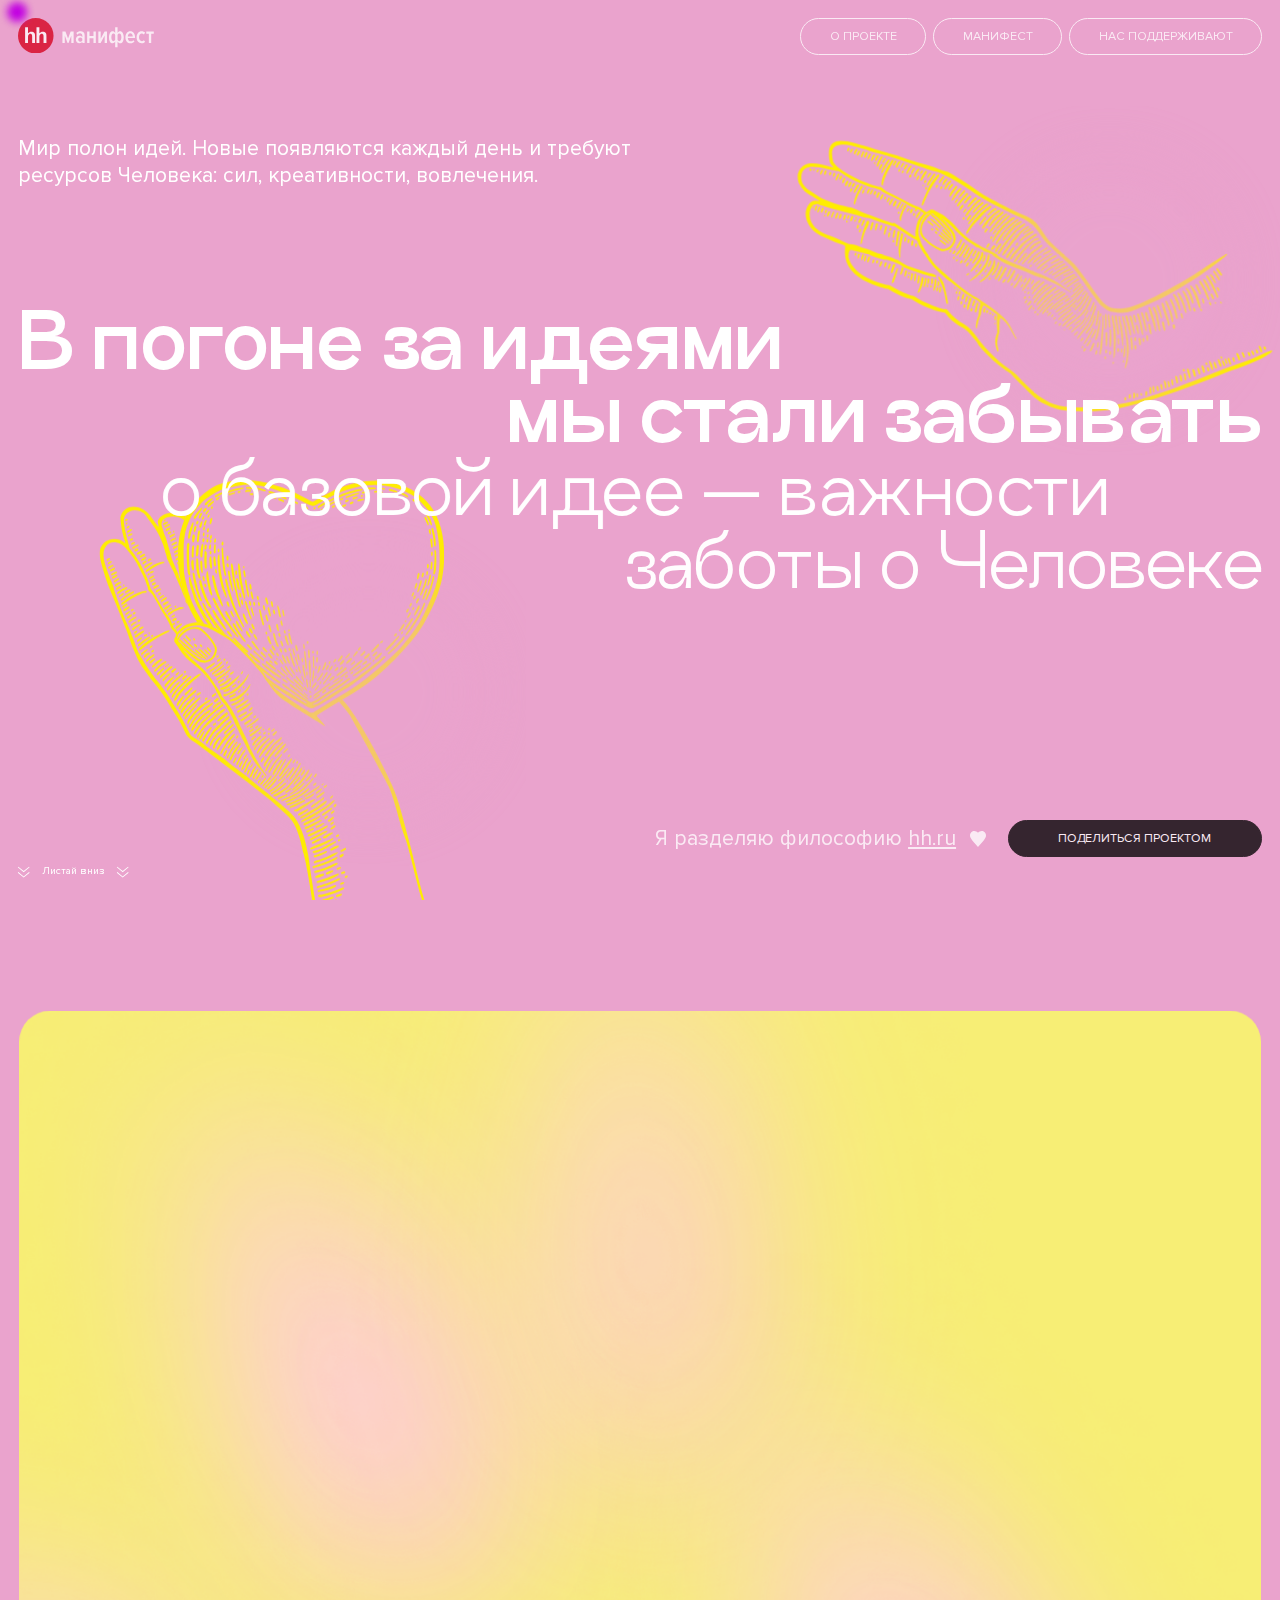
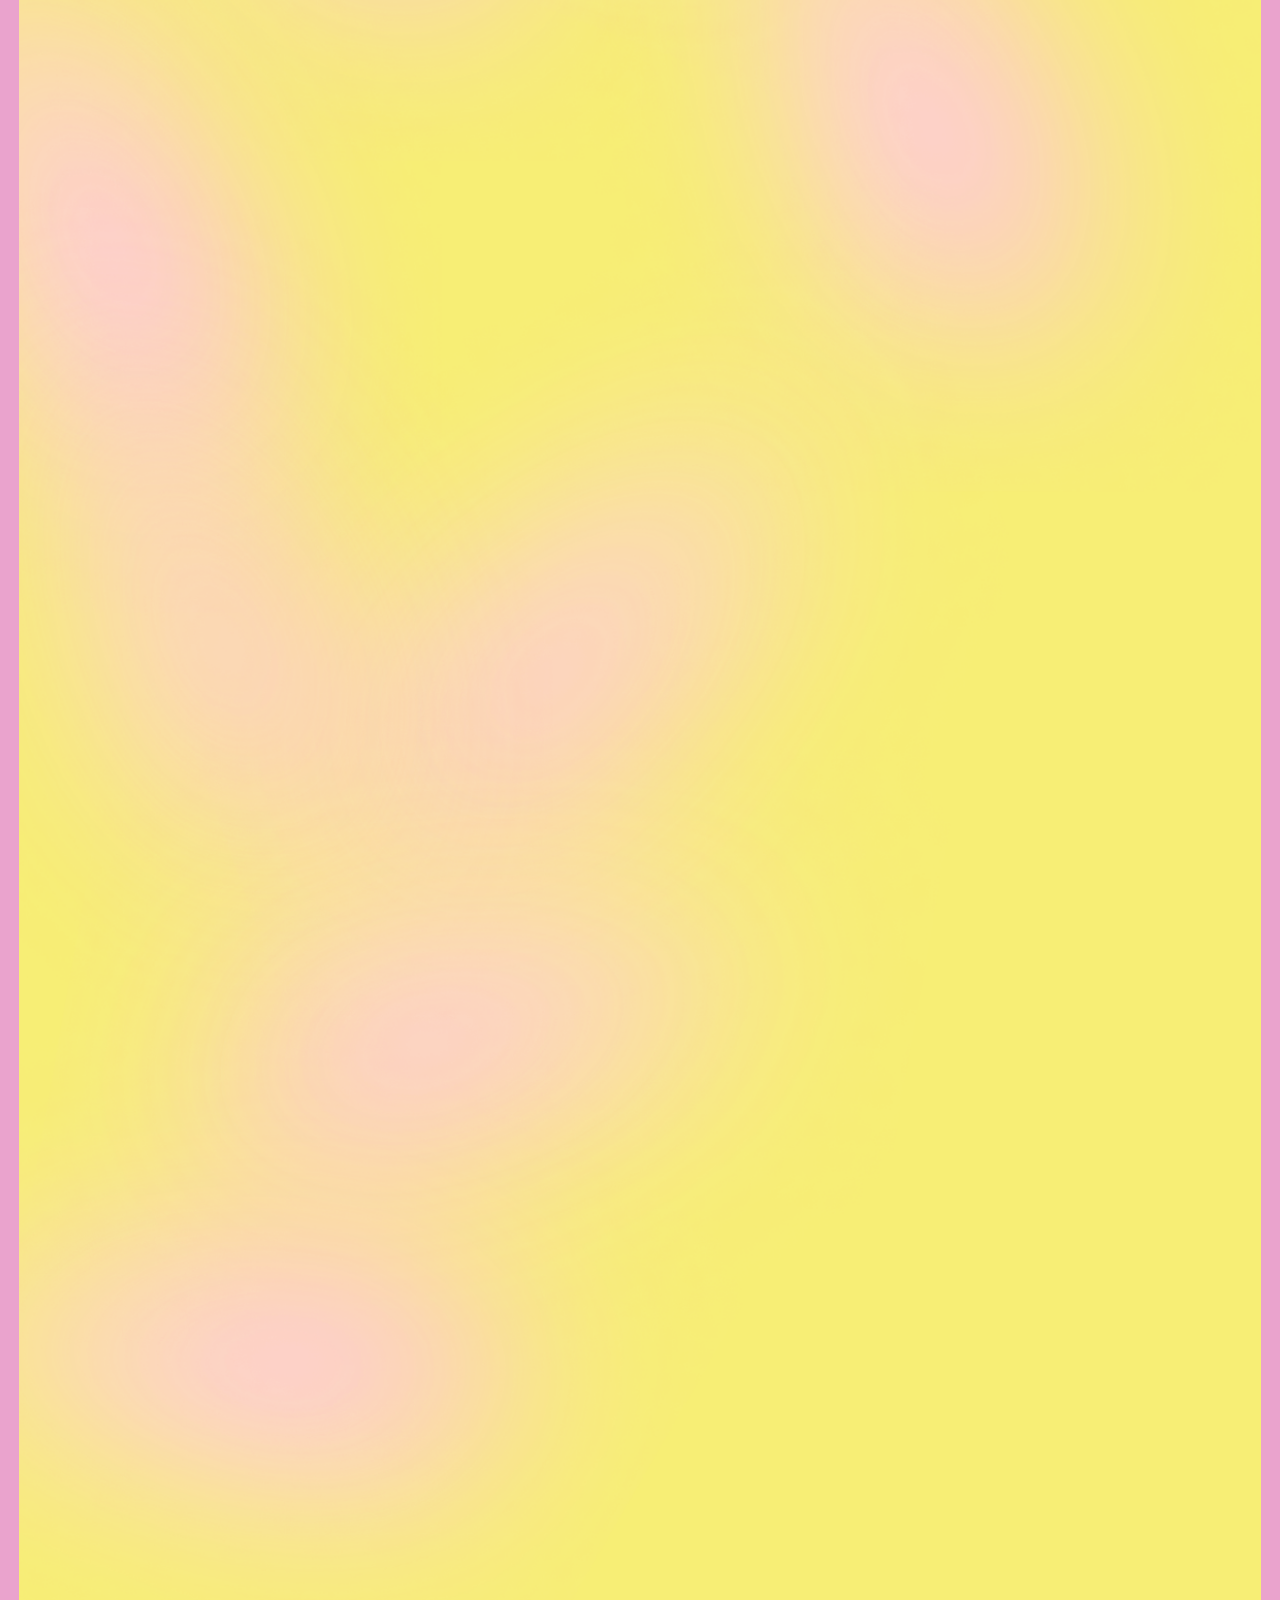
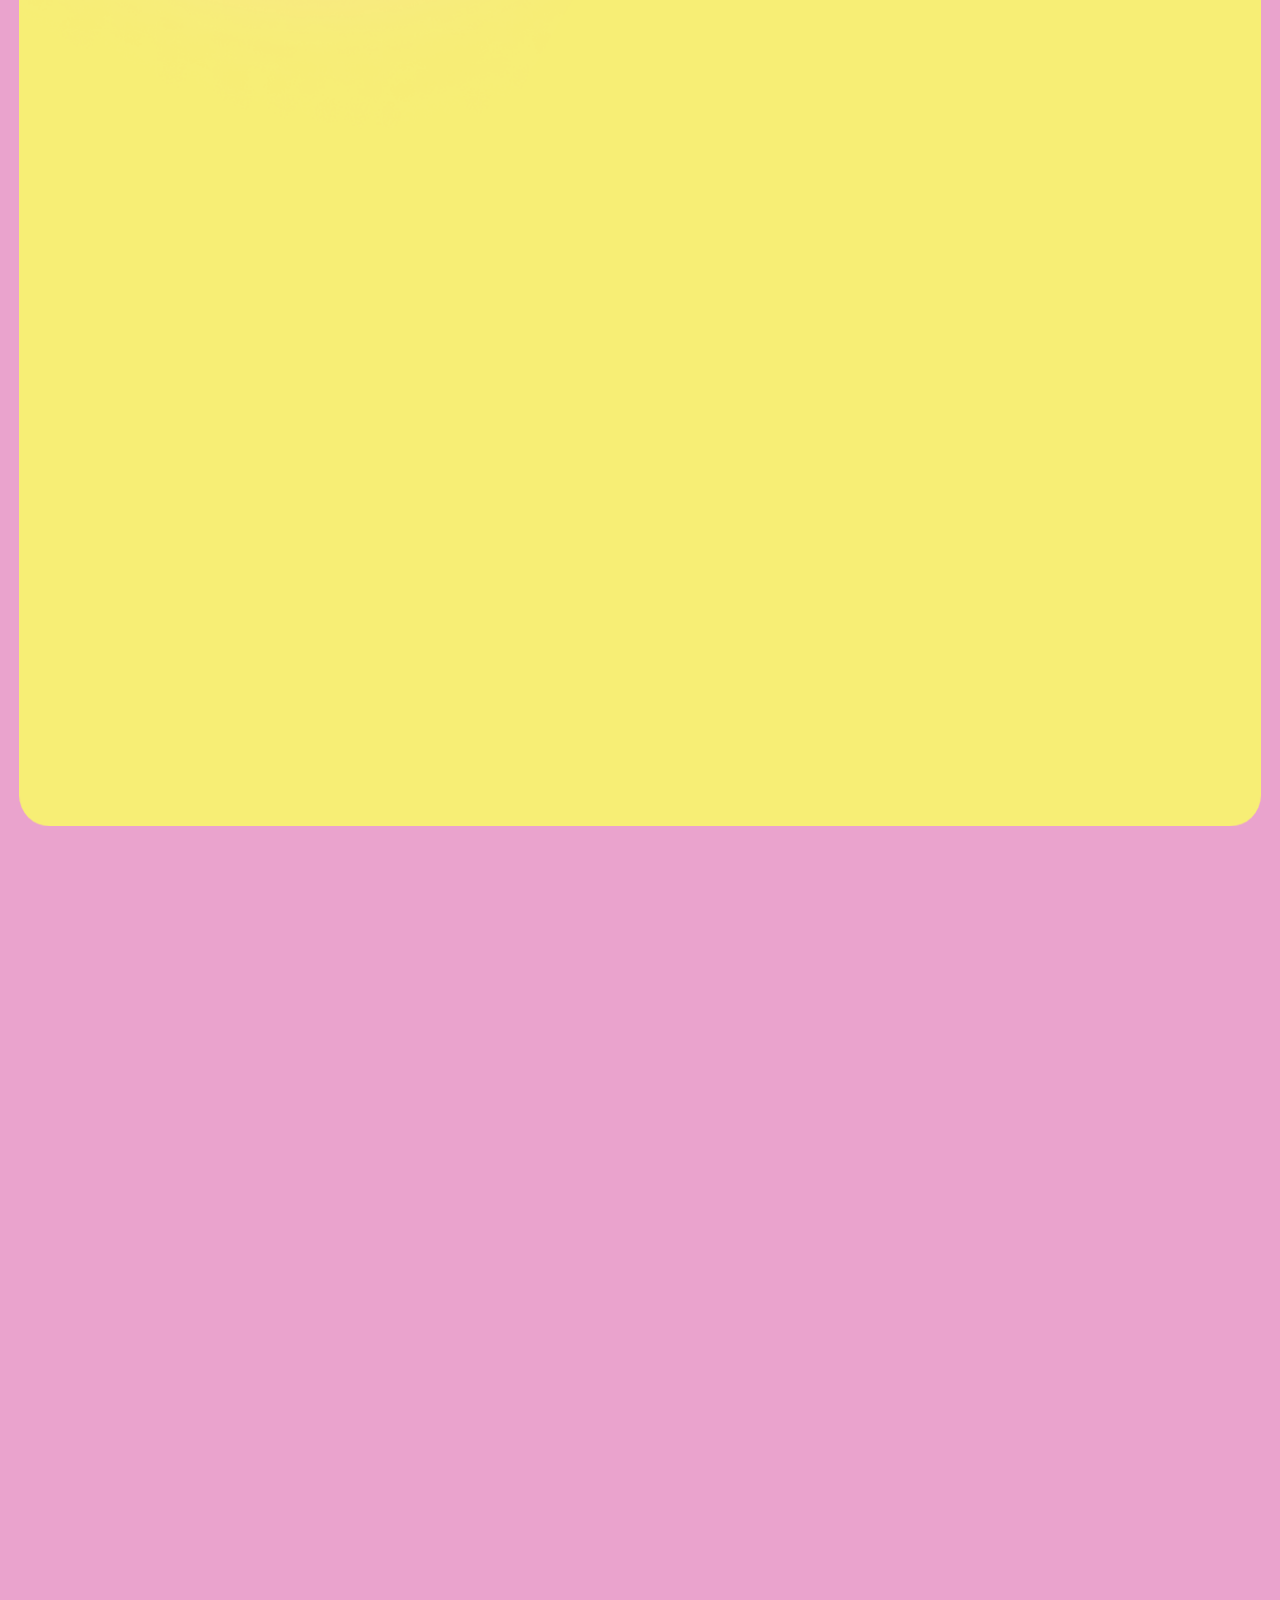
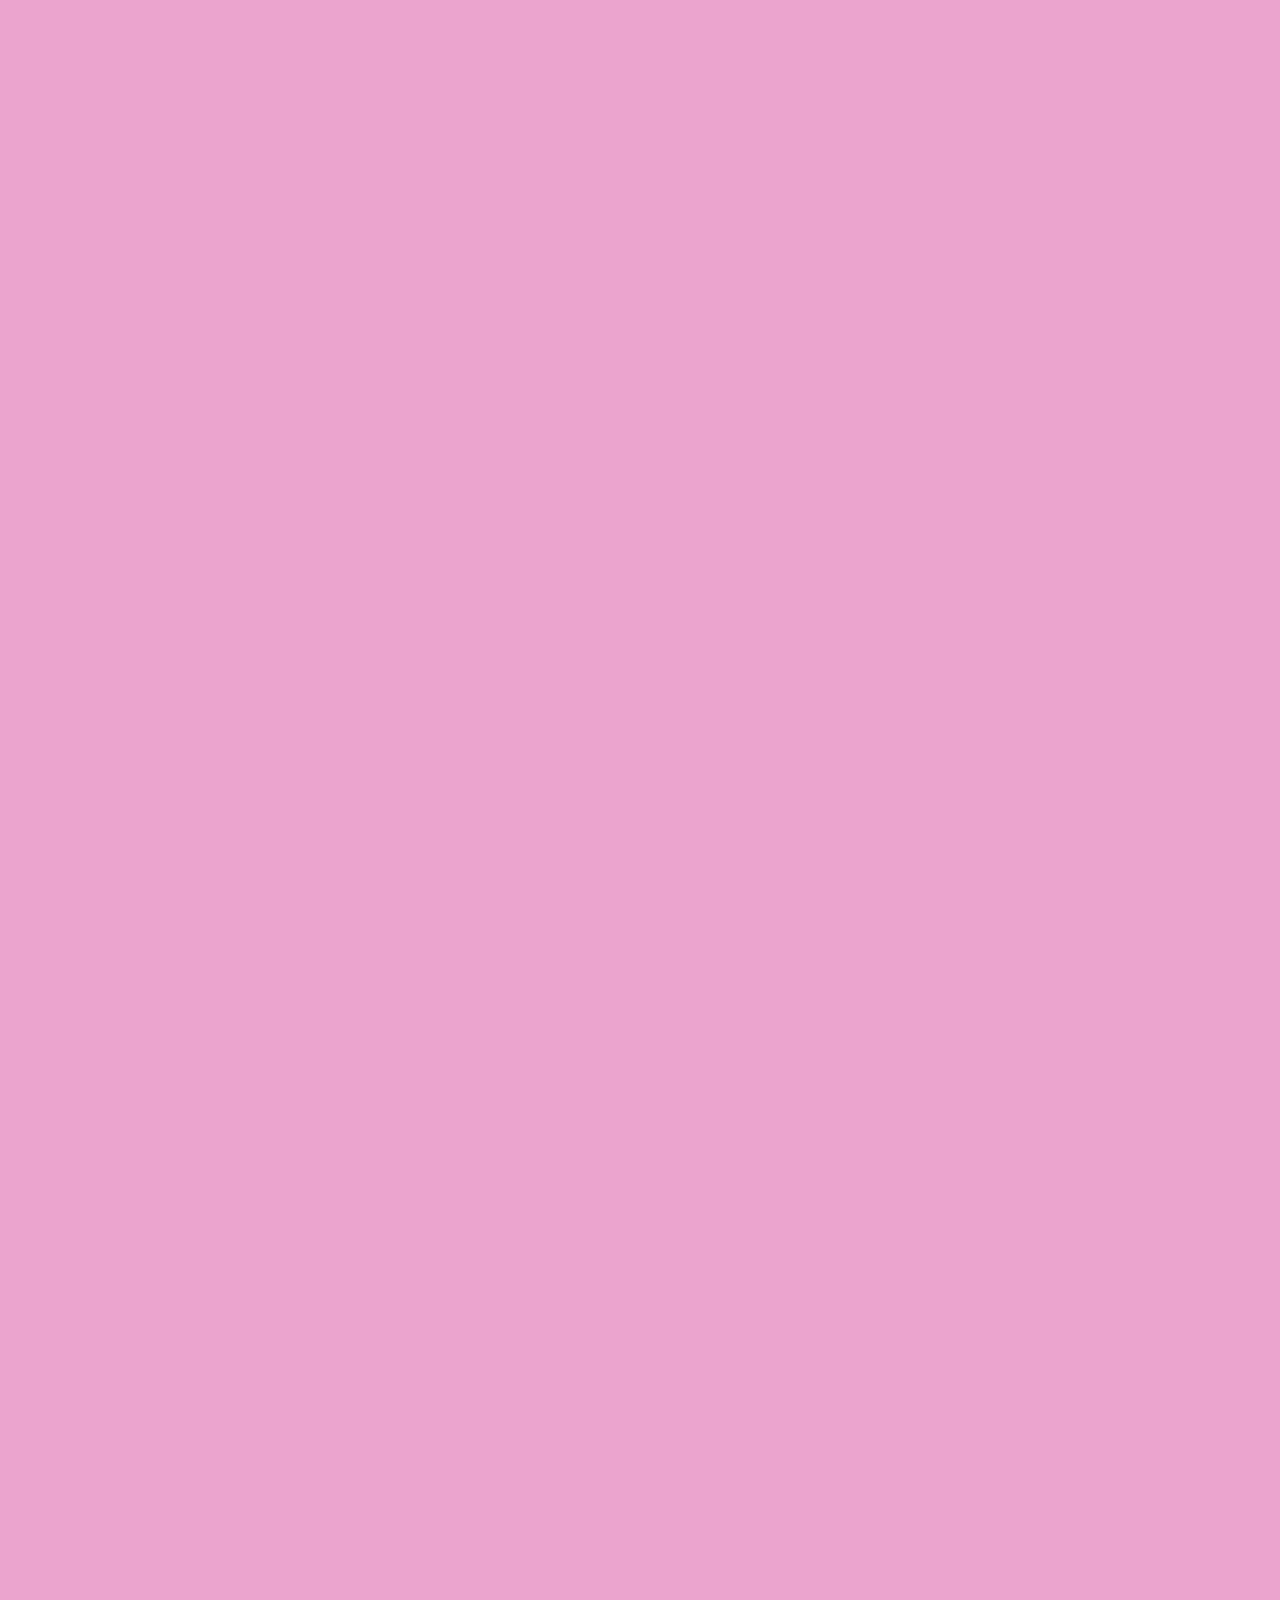
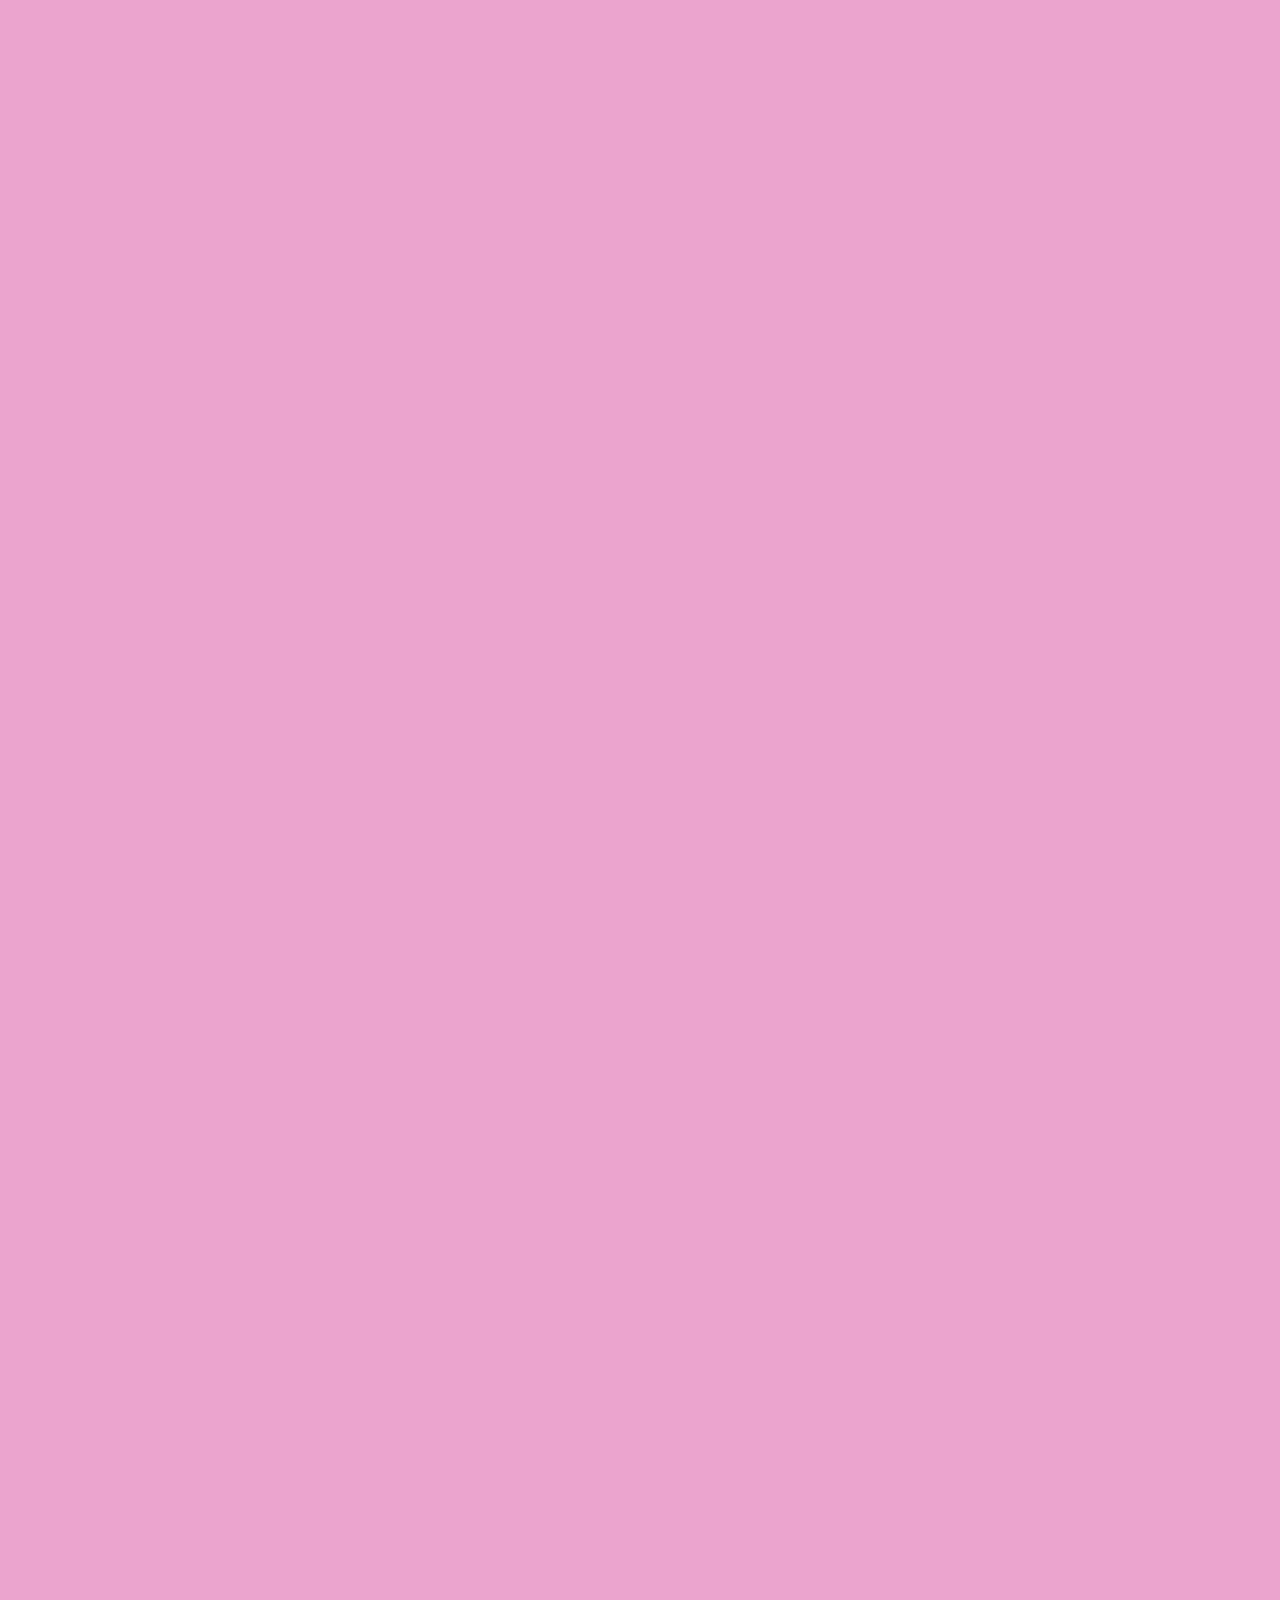
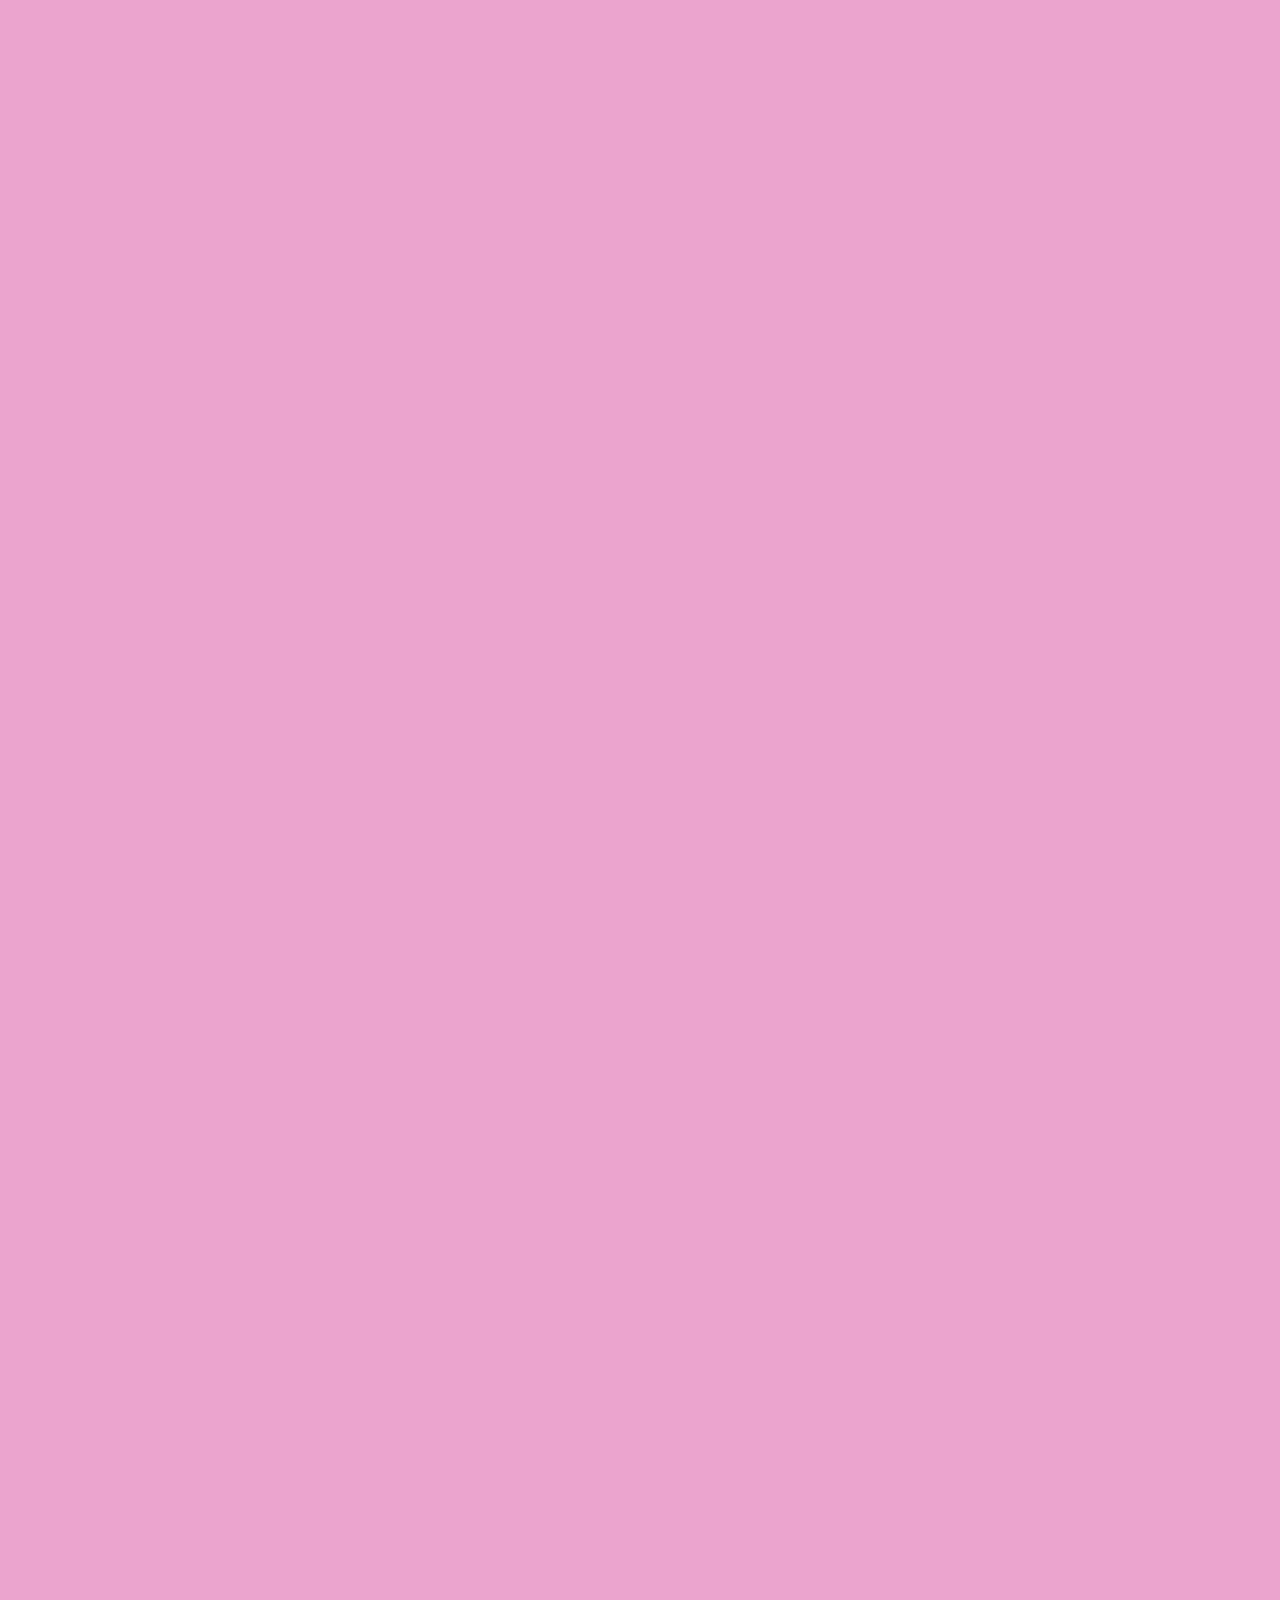
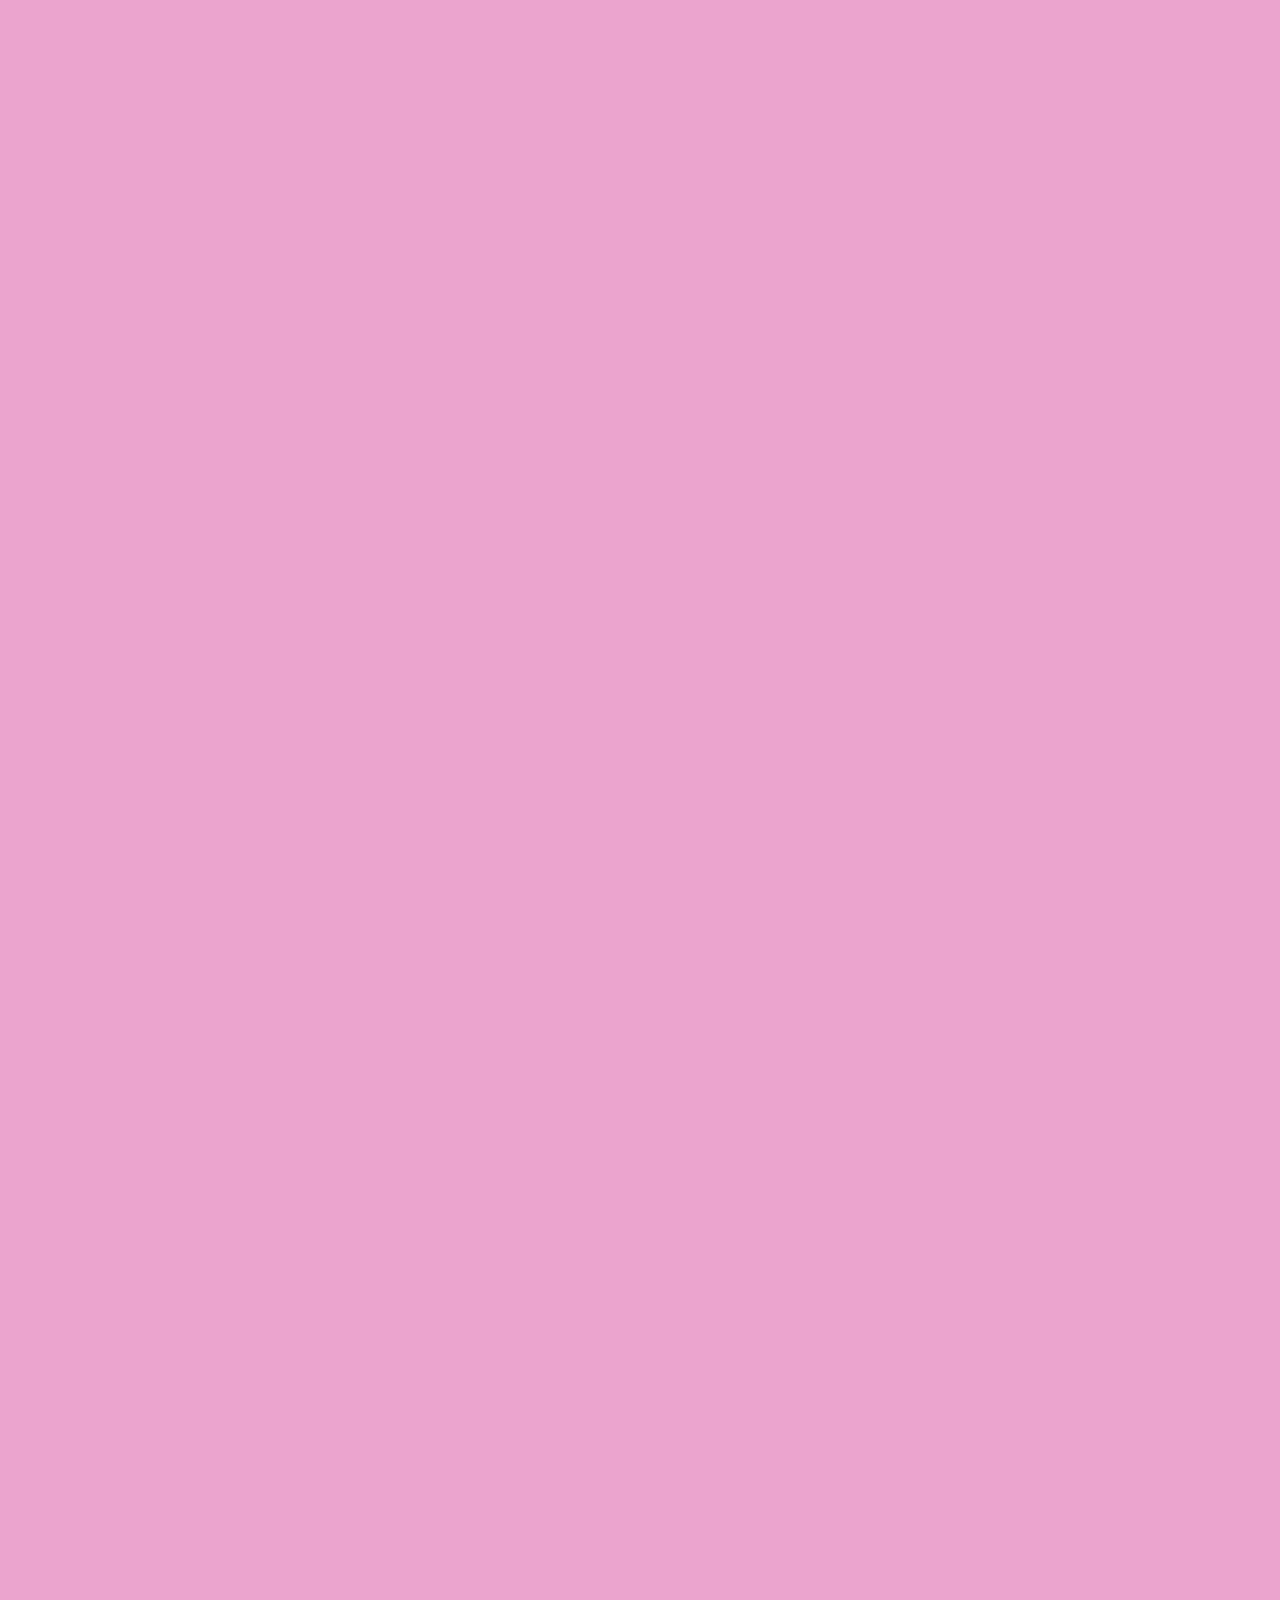
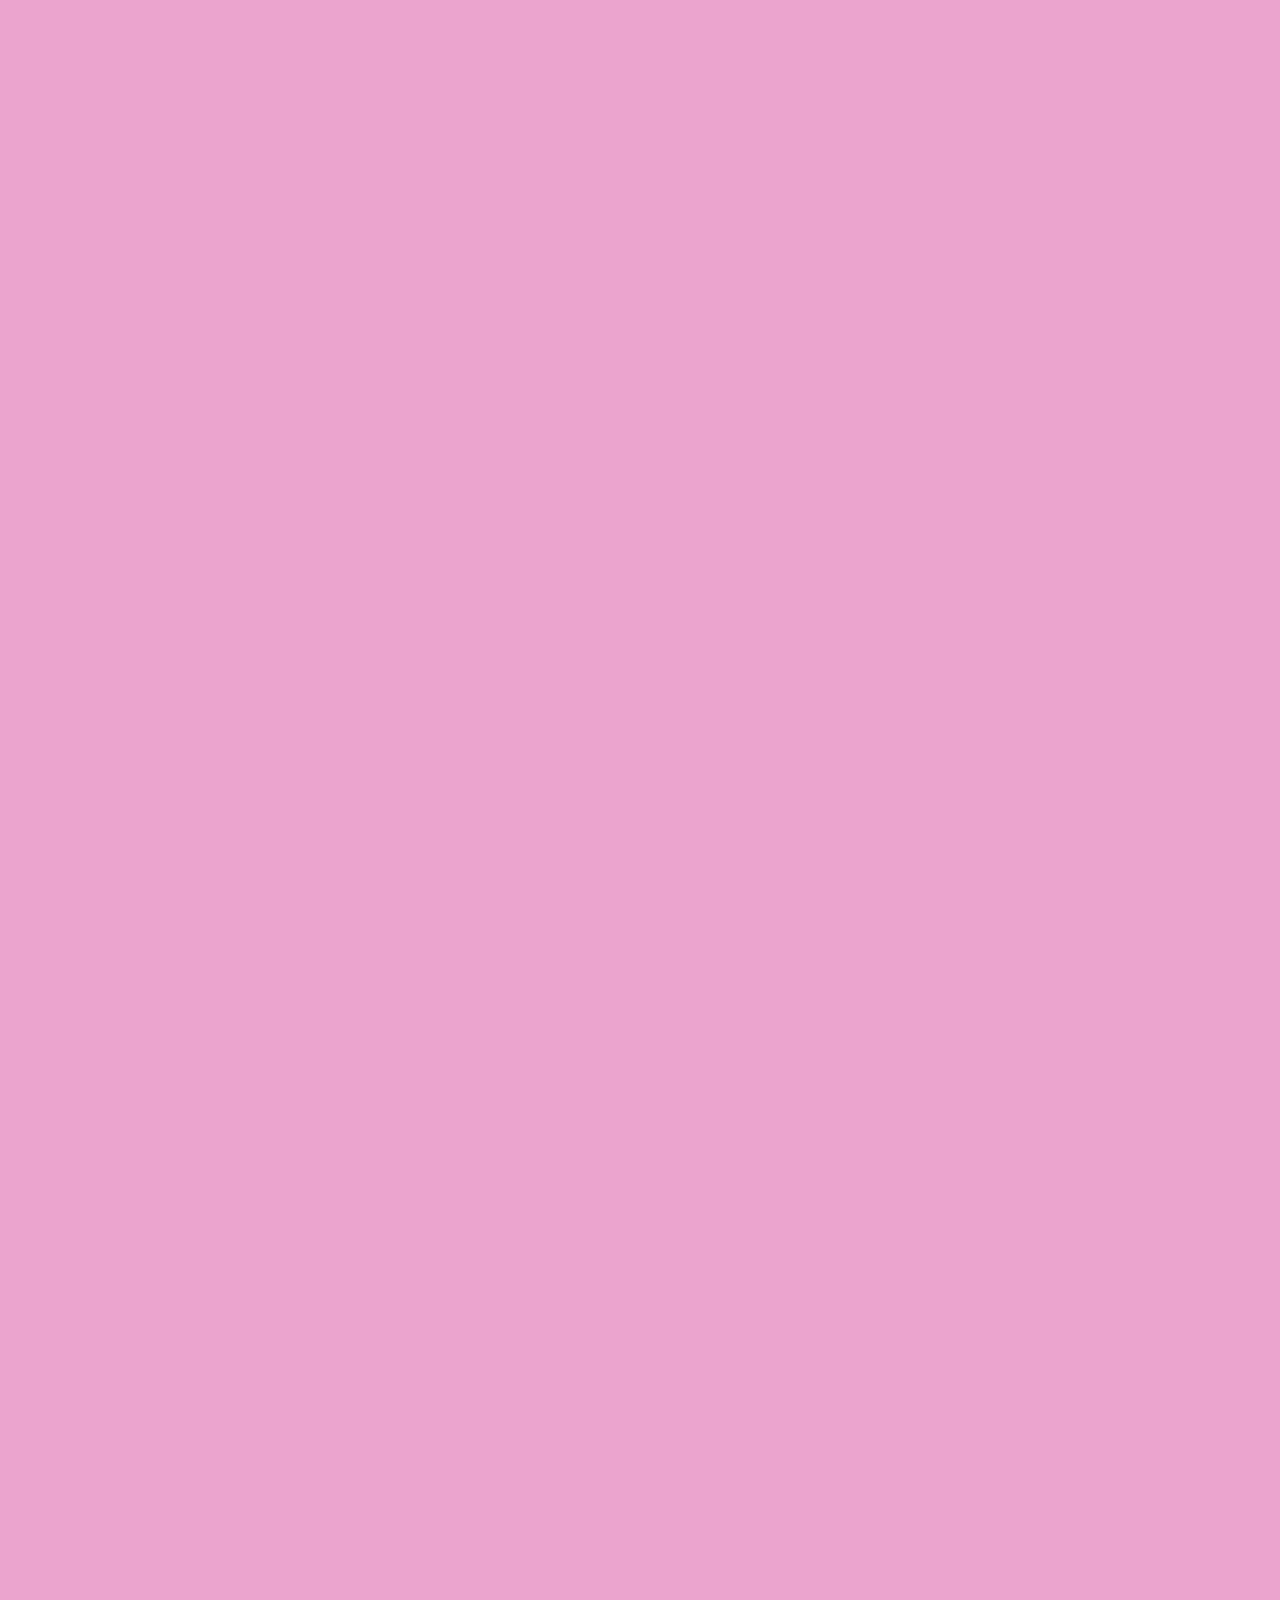
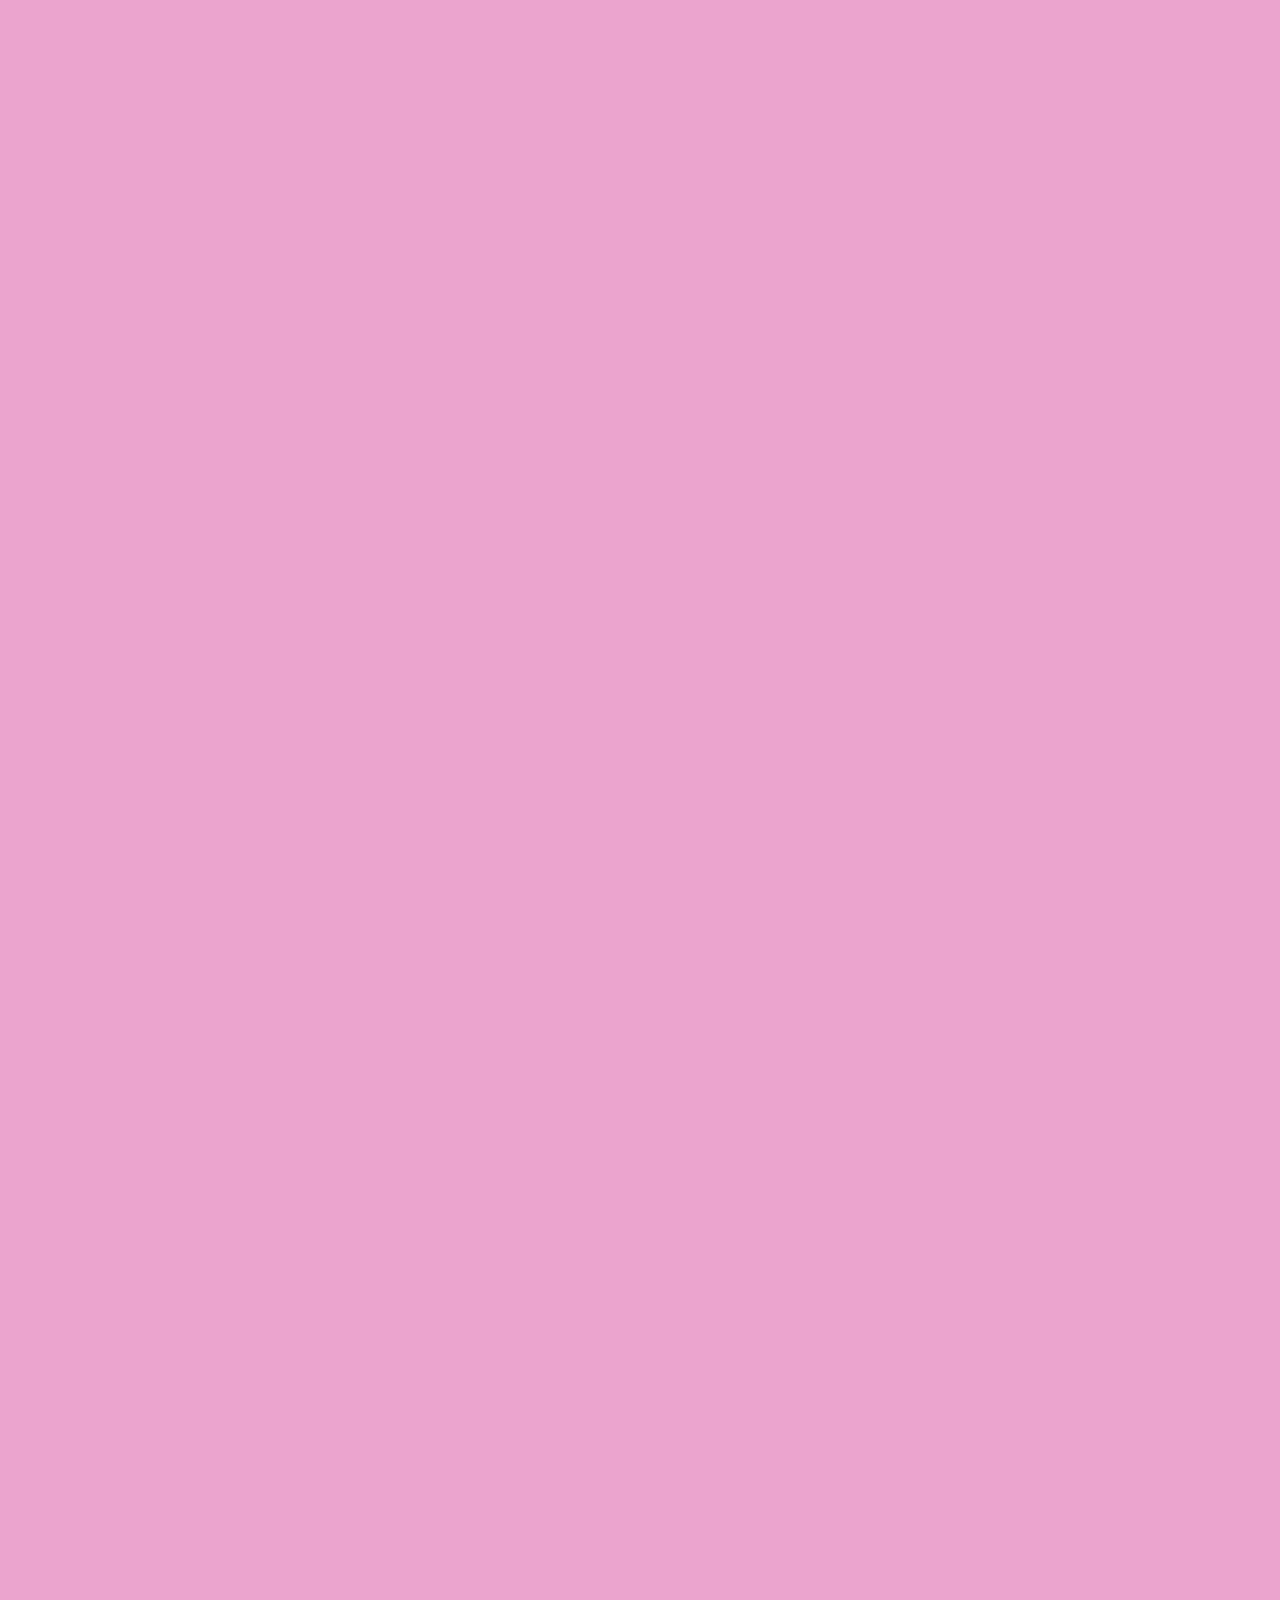
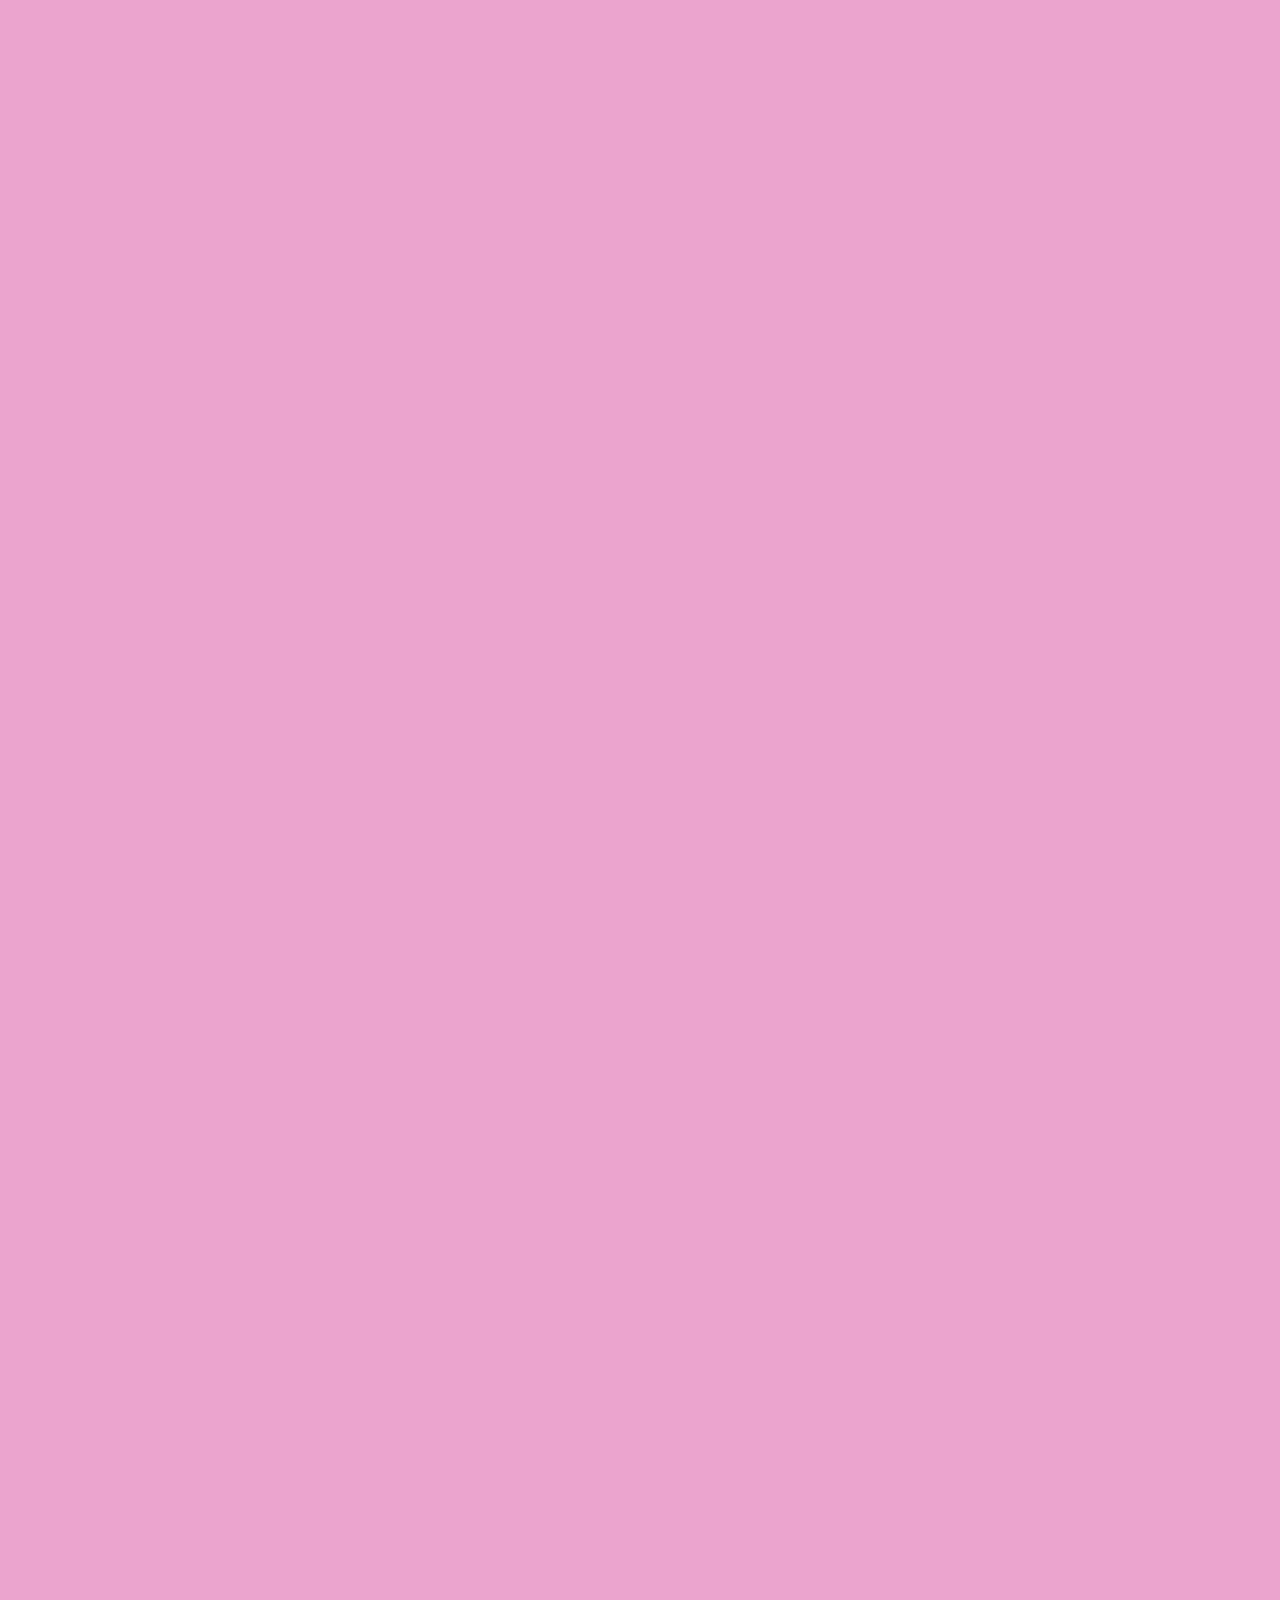
==== commit e2bc41a7: "update lottie to json" ====
--- a/index.html
+++ b/index.html
@@ -150,7 +150,7 @@
                 </li>
               </ul>
               <div class="nav__down">
-                <div data-a2a-url="https://hhru-2a441f.webflow.io/"
+                <div data-a2a-url="https://manifest.hh.ru/"
                   data-a2a-title="hh.ru исполнилось 23 года! Переходите по ссылке, чтобы прочесть манифест, который компания создала к своему дню рождения."
                   class="nav__social a2a_kit">
                   <a href="#" class="nav__social-link a2a_button_telegram w-inline-block">
@@ -172,7 +172,7 @@
                         </path>
                       </svg></div>
                   </a>
-                  <a href="https://vk.com/share.php?image=images/share-vk-10.jpg&title=hh.ru — 23 года! Переходите по ссылке, чтобы прочесть манифест, который компания создала к своему дню рождения.&url=https://hhru-2a441f.webflow.io/"
+                  <a href="https://vk.com/share.php?image=https://uploads-ssl.webflow.com/6448dec9200db773a5f89d6f/6463a03ecf1b811e83e07f23_share-vk-01.jpg&title=hh.ru — 23 года! Переходите по ссылке, чтобы прочесть манифест, который компания создала к своему дню рождения.&url=https://manifest.hh.ru/"
                     target="_blank" class="nav__social-link w-inline-block">
                     <div class="nav__social-ico w-embed"><svg width="100%" height="100%" fill="none"
                         viewbox="0 0 40 40">
@@ -276,7 +276,7 @@
                 style="opacity:0;-webkit-transform:translate3d(20%, -10%, 0) scale3d(1, 1, 1) rotateX(0) rotateY(0) rotateZ(0) skew(0, 0);-moz-transform:translate3d(20%, -10%, 0) scale3d(1, 1, 1) rotateX(0) rotateY(0) rotateZ(0) skew(0, 0);-ms-transform:translate3d(20%, -10%, 0) scale3d(1, 1, 1) rotateX(0) rotateY(0) rotateZ(0) skew(0, 0);transform:translate3d(20%, -10%, 0) scale3d(1, 1, 1) rotateX(0) rotateY(0) rotateZ(0) skew(0, 0)"
                 alt="" class="hero__image-is-2">
             </div>
-            <div data-a2a-title="Я разделяю философию hh.ru" data-a2a-url="https://hhru-2a441f.webflow.io/"
+            <div data-a2a-title="Я разделяю философию hh.ru" data-a2a-url="https://manifest.hh.ru/"
               class="hero__down a2a_kit">
               <div class="hero__down-left">
                 <p class="p1">Я разделяю философию <a href="https://hh.ru/" target="_blank" class="is-link">hh.ru</a>
@@ -958,7 +958,7 @@
                 </path>
               </svg></div>
           </a>
-          <a href="https://vk.com/share.php?image=https://uploads-ssl.webflow.com/6448dec9200db773a5f89d6f/6463a03e3ec40614240a4fa3_share-vk-10.jpg&title=Мне близка философия hh.ru. А этот тезис — особенно. Переходите по сcылке, чтобы отыскать то, что откликнется вам.&url=https://hhru-2a441f.webflow.io/#manifest-human"
+          <a href="https://vk.com/share.php?image=https://uploads-ssl.webflow.com/6448dec9200db773a5f89d6f/6463a03e3ec40614240a4fa3_share-vk-10.jpg&amp;title=Мне близка философия hh.ru. А этот тезис — особенно. Переходите по сcылке, чтобы отыскать то, что откликнется вам.&amp;url=https://manifest.hh.ru/#manifest-human"
             target="_blank" class="modal__social-link w-inline-block">
             <div class="social-ico w-embed"><svg width="100%" height="100%" fill="none" viewbox="0 0 40 40">
                 <path fill="currentColor"
@@ -1020,7 +1020,7 @@
                 </path>
               </svg></div>
           </a>
-          <a href="https://vk.com/share.php?image=https://uploads-ssl.webflow.com/6448dec9200db773a5f89d6f/6463a03e12edca6979011ee3_share-vk-09.jpg&title=Мне близка философия hh.ru. А этот тезис — особенно. Переходите по сcылке, чтобы отыскать то, что откликнется вам.&url=https://hhru-2a441f.webflow.io/#manifest-resource"
+          <a href="https://vk.com/share.php?image=https://uploads-ssl.webflow.com/6448dec9200db773a5f89d6f/6463a03e12edca6979011ee3_share-vk-09.jpg&amp;title=Мне близка философия hh.ru. А этот тезис — особенно. Переходите по сcылке, чтобы отыскать то, что откликнется вам.&amp;url=https://manifest.hh.ru/#manifest-resource"
             target="_blank" class="modal__social-link w-inline-block">
             <div class="social-ico w-embed"><svg width="100%" height="100%" fill="none" viewbox="0 0 40 40">
                 <path fill="currentColor"
@@ -1082,7 +1082,7 @@
                 </path>
               </svg></div>
           </a>
-          <a href="https://vk.com/share.php?image=https://uploads-ssl.webflow.com/6448dec9200db773a5f89d6f/6463a03ec0d420bb36f3c749_share-vk-08.jpg&title=Мне близка философия hh.ru. А этот тезис — особенно. Переходите по сcылке, чтобы отыскать то, что откликнется вам.&url=https://hhru-2a441f.webflow.io/#manifest-resource-share"
+          <a href="https://vk.com/share.php?image=https://uploads-ssl.webflow.com/6448dec9200db773a5f89d6f/6463a03ec0d420bb36f3c749_share-vk-08.jpg&amp;title=Мне близка философия hh.ru. А этот тезис — особенно. Переходите по сcылке, чтобы отыскать то, что откликнется вам.&amp;url=https://manifest.hh.ru/#manifest-resource-share"
             target="_blank" class="modal__social-link w-inline-block">
             <div class="social-ico w-embed"><svg width="100%" height="100%" fill="none" viewbox="0 0 40 40">
                 <path fill="currentColor"
@@ -1144,7 +1144,7 @@
                 </path>
               </svg></div>
           </a>
-          <a href="https://vk.com/share.php?image=https://uploads-ssl.webflow.com/6448dec9200db773a5f89d6f/6463a03eafc684e4c28eeb62_share-vk-07.jpg&title=Мне близка философия hh.ru. А этот тезис — особенно. Переходите по сcылке, чтобы отыскать то, что откликнется вам.&url=https://hhru-2a441f.webflow.io/#manifest-global"
+          <a href="https://vk.com/share.php?image=https://uploads-ssl.webflow.com/6448dec9200db773a5f89d6f/6463a03eafc684e4c28eeb62_share-vk-07.jpg&amp;title=Мне близка философия hh.ru. А этот тезис — особенно. Переходите по сcылке, чтобы отыскать то, что откликнется вам.&amp;url=https://manifest.hh.ru/#manifest-global"
             target="_blank" class="modal__social-link w-inline-block">
             <div class="social-ico w-embed"><svg width="100%" height="100%" fill="none" viewbox="0 0 40 40">
                 <path fill="currentColor"
@@ -1206,7 +1206,7 @@
                 </path>
               </svg></div>
           </a>
-          <a href="https://vk.com/share.php?image=https://uploads-ssl.webflow.com/6448dec9200db773a5f89d6f/6463a03e445ca153d2c1bb06_share-vk-06.jpg&title=Мне близка философия hh.ru. А этот тезис — особенно. Переходите по сcылке, чтобы отыскать то, что откликнется вам.&url=https://hhru-2a441f.webflow.io/#manifest-working"
+          <a href="https://vk.com/share.php?image=https://uploads-ssl.webflow.com/6448dec9200db773a5f89d6f/6463a03e445ca153d2c1bb06_share-vk-06.jpg&amp;title=Мне близка философия hh.ru. А этот тезис — особенно. Переходите по сcылке, чтобы отыскать то, что откликнется вам.&amp;url=https://manifest.hh.ru/#manifest-working"
             target="_blank" class="modal__social-link w-inline-block">
             <div class="social-ico w-embed"><svg width="100%" height="100%" fill="none" viewbox="0 0 40 40">
                 <path fill="currentColor"
@@ -1268,7 +1268,7 @@
                 </path>
               </svg></div>
           </a>
-          <a href="https://vk.com/share.php?image=https://uploads-ssl.webflow.com/6448dec9200db773a5f89d6f/6463a03eefb70084176506d1_share-vk-05.jpg&title=Мне близка философия hh.ru. А этот тезис — особенно. Переходите по сcылке, чтобы отыскать то, что откликнется вам.&url=https://hhru-2a441f.webflow.io/#manifest-human-working"
+          <a href="https://vk.com/share.php?image=https://uploads-ssl.webflow.com/6448dec9200db773a5f89d6f/6463a03eefb70084176506d1_share-vk-05.jpg&amp;title=Мне близка философия hh.ru. А этот тезис — особенно. Переходите по сcылке, чтобы отыскать то, что откликнется вам.&amp;url=https://manifest.hh.ru/#manifest-human-working"
             target="_blank" class="modal__social-link w-inline-block">
             <div class="social-ico w-embed"><svg width="100%" height="100%" fill="none" viewbox="0 0 40 40">
                 <path fill="currentColor"
@@ -1330,7 +1330,7 @@
                 </path>
               </svg></div>
           </a>
-          <a href="https://vk.com/share.php?image=https://uploads-ssl.webflow.com/6448dec9200db773a5f89d6f/6463a03ef4aee354cf033749_share-vk-04.jpg&title=Мне близка философия hh.ru. А этот тезис — особенно. Переходите по сcылке, чтобы отыскать то, что откликнется вам.&url=https://hhru-2a441f.webflow.io/#manifest-environmental-protection"
+          <a href="https://vk.com/share.php?image=https://uploads-ssl.webflow.com/6448dec9200db773a5f89d6f/6463a03ef4aee354cf033749_share-vk-04.jpg&amp;title=Мне близка философия hh.ru. А этот тезис — особенно. Переходите по сcылке, чтобы отыскать то, что откликнется вам.&amp;url=https://manifest.hh.ru/#manifest-environmental-protection"
             target="_blank" class="modal__social-link w-inline-block">
             <div class="social-ico w-embed"><svg width="100%" height="100%" fill="none" viewbox="0 0 40 40">
                 <path fill="currentColor"
@@ -1392,7 +1392,7 @@
                 </path>
               </svg></div>
           </a>
-          <a href="https://vk.com/share.php?image=https://uploads-ssl.webflow.com/6448dec9200db773a5f89d6f/6463a03d3ec40614240a4f46_share-vk-03.jpg&title=Мне близка философия hh.ru. А этот тезис — особенно. Переходите по сcылке, чтобы отыскать то, что откликнется вам.&url=https://hhru-2a441f.webflow.io/#manifest-garbage-collection"
+          <a href="https://vk.com/share.php?image=https://uploads-ssl.webflow.com/6448dec9200db773a5f89d6f/6463a03d3ec40614240a4f46_share-vk-03.jpg&amp;title=Мне близка философия hh.ru. А этот тезис — особенно. Переходите по сcылке, чтобы отыскать то, что откликнется вам.&amp;url=https://manifest.hh.ru/#manifest-garbage-collection"
             target="_blank" class="modal__social-link w-inline-block">
             <div class="social-ico w-embed"><svg width="100%" height="100%" fill="none" viewbox="0 0 40 40">
                 <path fill="currentColor"
@@ -1454,7 +1454,7 @@
                 </path>
               </svg></div>
           </a>
-          <a href="https://vk.com/share.php?image=https://uploads-ssl.webflow.com/6448dec9200db773a5f89d6f/6463a03e3ba33269eac009db_share-vk-02.jpg&title=Мне близка философия hh.ru. А этот тезис — особенно. Переходите по сcылке, чтобы отыскать то, что откликнется вам.&url=https://hhru-2a441f.webflow.io/#manifest-love-for-human"
+          <a href="https://vk.com/share.php?image=https://uploads-ssl.webflow.com/6448dec9200db773a5f89d6f/6463a03e3ba33269eac009db_share-vk-02.jpg&amp;title=Мне близка философия hh.ru. А этот тезис — особенно. Переходите по сcылке, чтобы отыскать то, что откликнется вам.&amp;url=https://manifest.hh.ru/#manifest-love-for-human"
             target="_blank" class="modal__social-link w-inline-block">
             <div class="social-ico w-embed"><svg width="100%" height="100%" fill="none" viewbox="0 0 40 40">
                 <path fill="currentColor"
@@ -1562,7 +1562,7 @@
                 </path>
               </svg></div>
           </a>
-          <a href="https://vk.com/share.php?image=https://uploads-ssl.webflow.com/6448dec9200db773a5f89d6f/6463a03ecf1b811e83e07f23_share-vk-01.jpg&title=hh.ru — 23 года! Переходите по ссылке, чтобы прочесть манифест, который компания создала к своему дню рождения.&url=https://hhru-2a441f.webflow.io/"
+          <a href="https://vk.com/share.php?image=https://uploads-ssl.webflow.com/6448dec9200db773a5f89d6f/6463a03ecf1b811e83e07f23_share-vk-01.jpg&amp;title=hh.ru — 23 года! Переходите по ссылке, чтобы прочесть манифест, который компания создала к своему дню рождения.&amp;url=https://manifest.hh.ru/"
             target="_blank" class="modal__social-link w-inline-block">
             <div class="social-ico w-embed"><svg width="100%" height="100%" fill="none" viewbox="0 0 40 40">
                 <path fill="currentColor"
@@ -1643,7 +1643,7 @@
             </nav>
             <div class="footer__top-right">
               <div class="footer__top-text">Поделиться проектом</div>
-              <div data-a2a-url="https://hhru-2a441f.webflow.io/"
+              <div data-a2a-url="https://manifest.hh.ru/"
                 data-a2a-title="hh.ru исполнилось 23 года! Переходите по ссылке, чтобы прочесть манифест, который компания создала к своему дню рождения."
                 class="footer__social a2a_kit">
                 <a href="#" class="footer__social-link a2a_button_telegram w-inline-block">
@@ -1663,7 +1663,7 @@
                       </path>
                     </svg></div>
                 </a>
-                <a href="https://vk.com/share.php?image=https://uploads-ssl.webflow.com/6448dec9200db773a5f89d6f/6463a03ecf1b811e83e07f23_share-vk-01.jpg&title=hh.ru — 23 года! Переходите по ссылке, чтобы прочесть манифест, который компания создала к своему дню рождения.&url=https://hhru-2a441f.webflow.io/"
+                <a href="https://vk.com/share.php?image=https://uploads-ssl.webflow.com/6448dec9200db773a5f89d6f/6463a03ecf1b811e83e07f23_share-vk-01.jpg&amp;title=hh.ru — 23 года! Переходите по ссылке, чтобы прочесть манифест, который компания создала к своему дню рождения.&amp;url=https://manifest.hh.ru/"
                   target="_blank" class="footer__social-link footer__social-link--last w-inline-block">
                   <div class="social-ico w-embed"><svg width="100%" height="100%" fill="none" viewbox="0 0 40 40">
                       <path fill="currentColor"
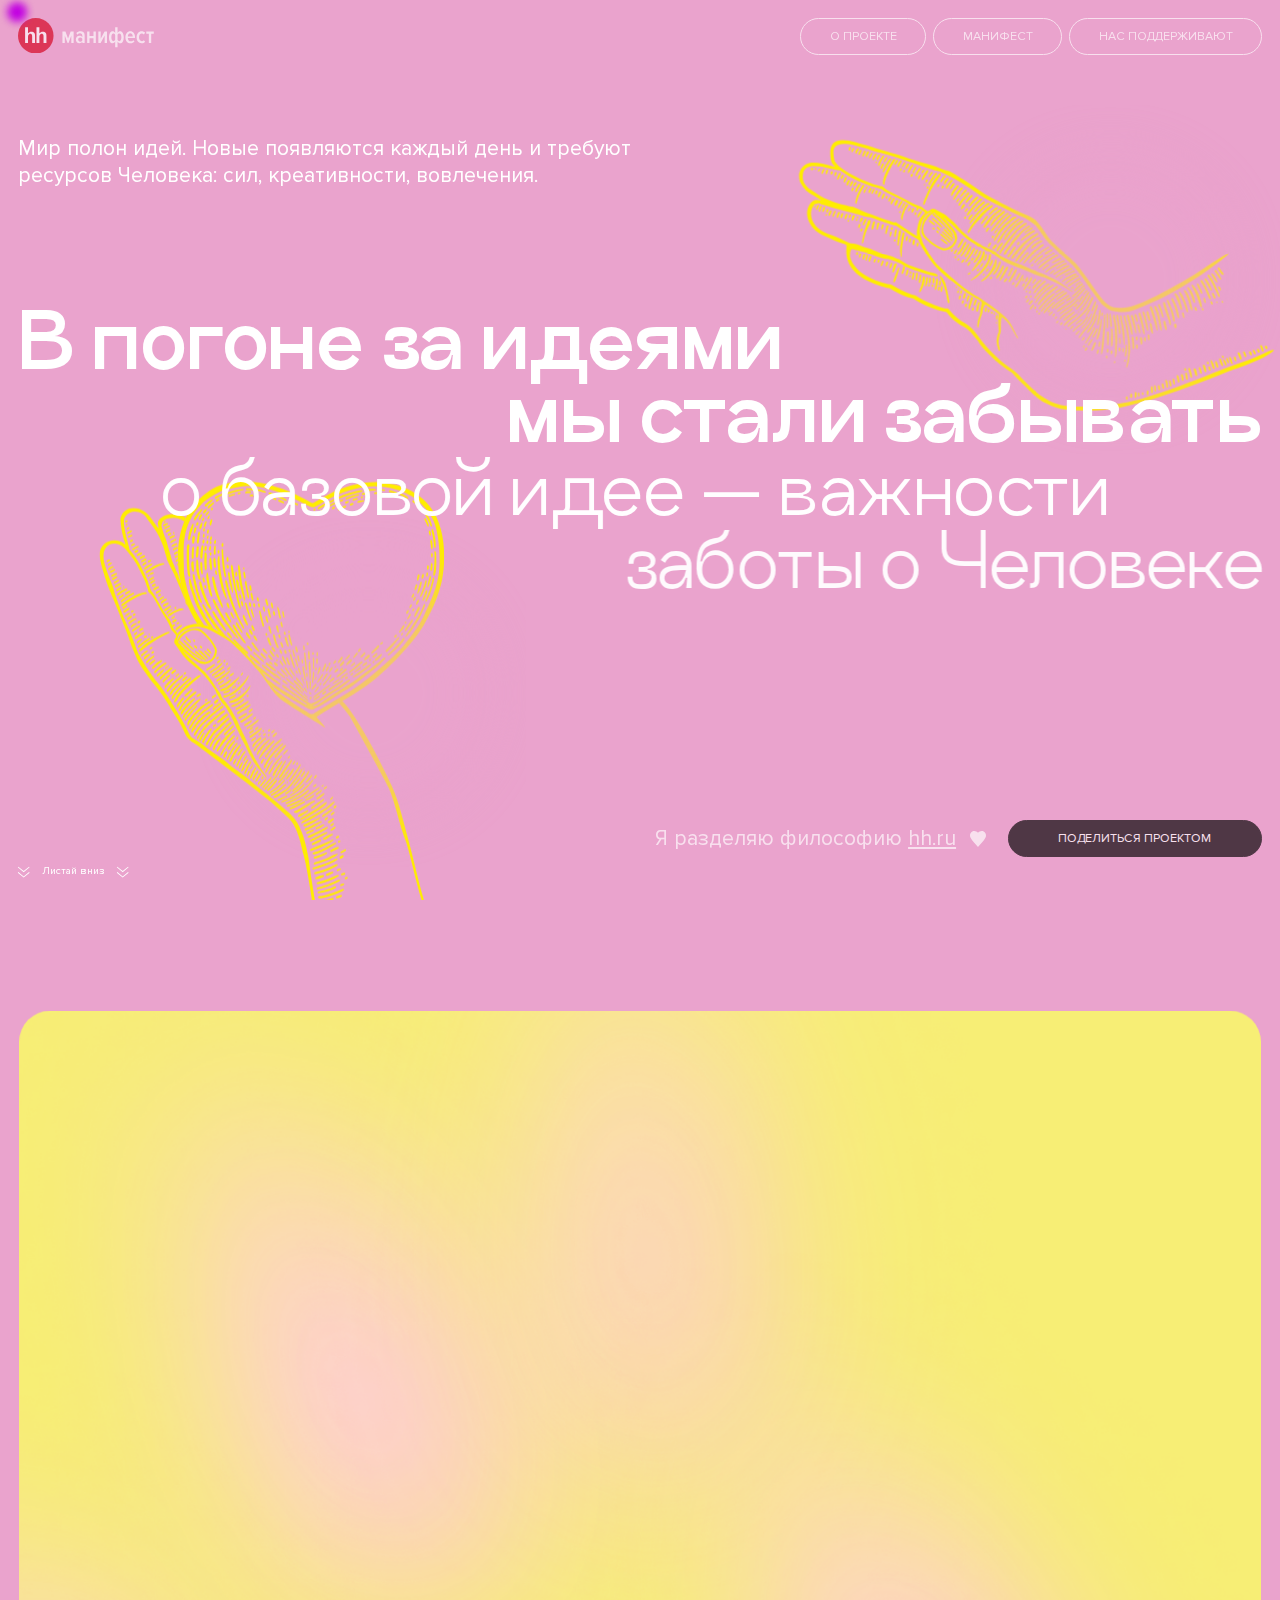
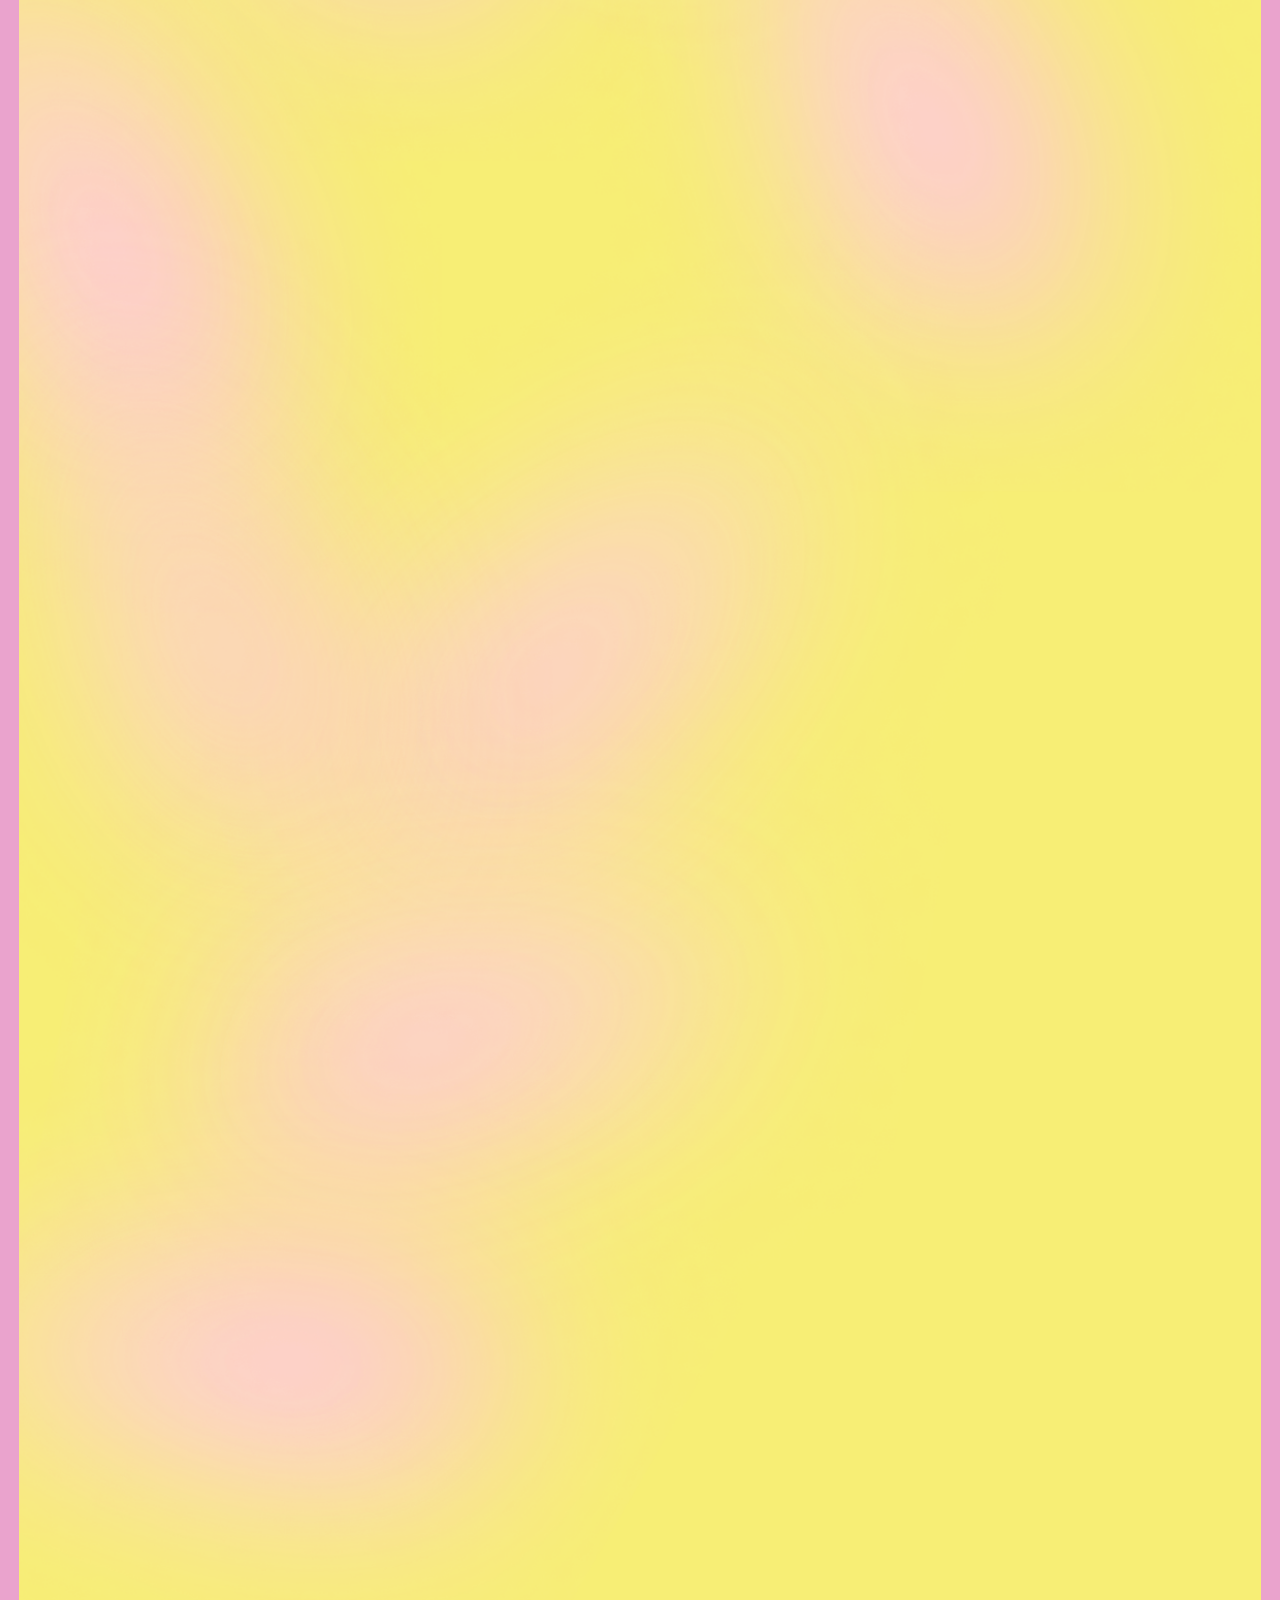
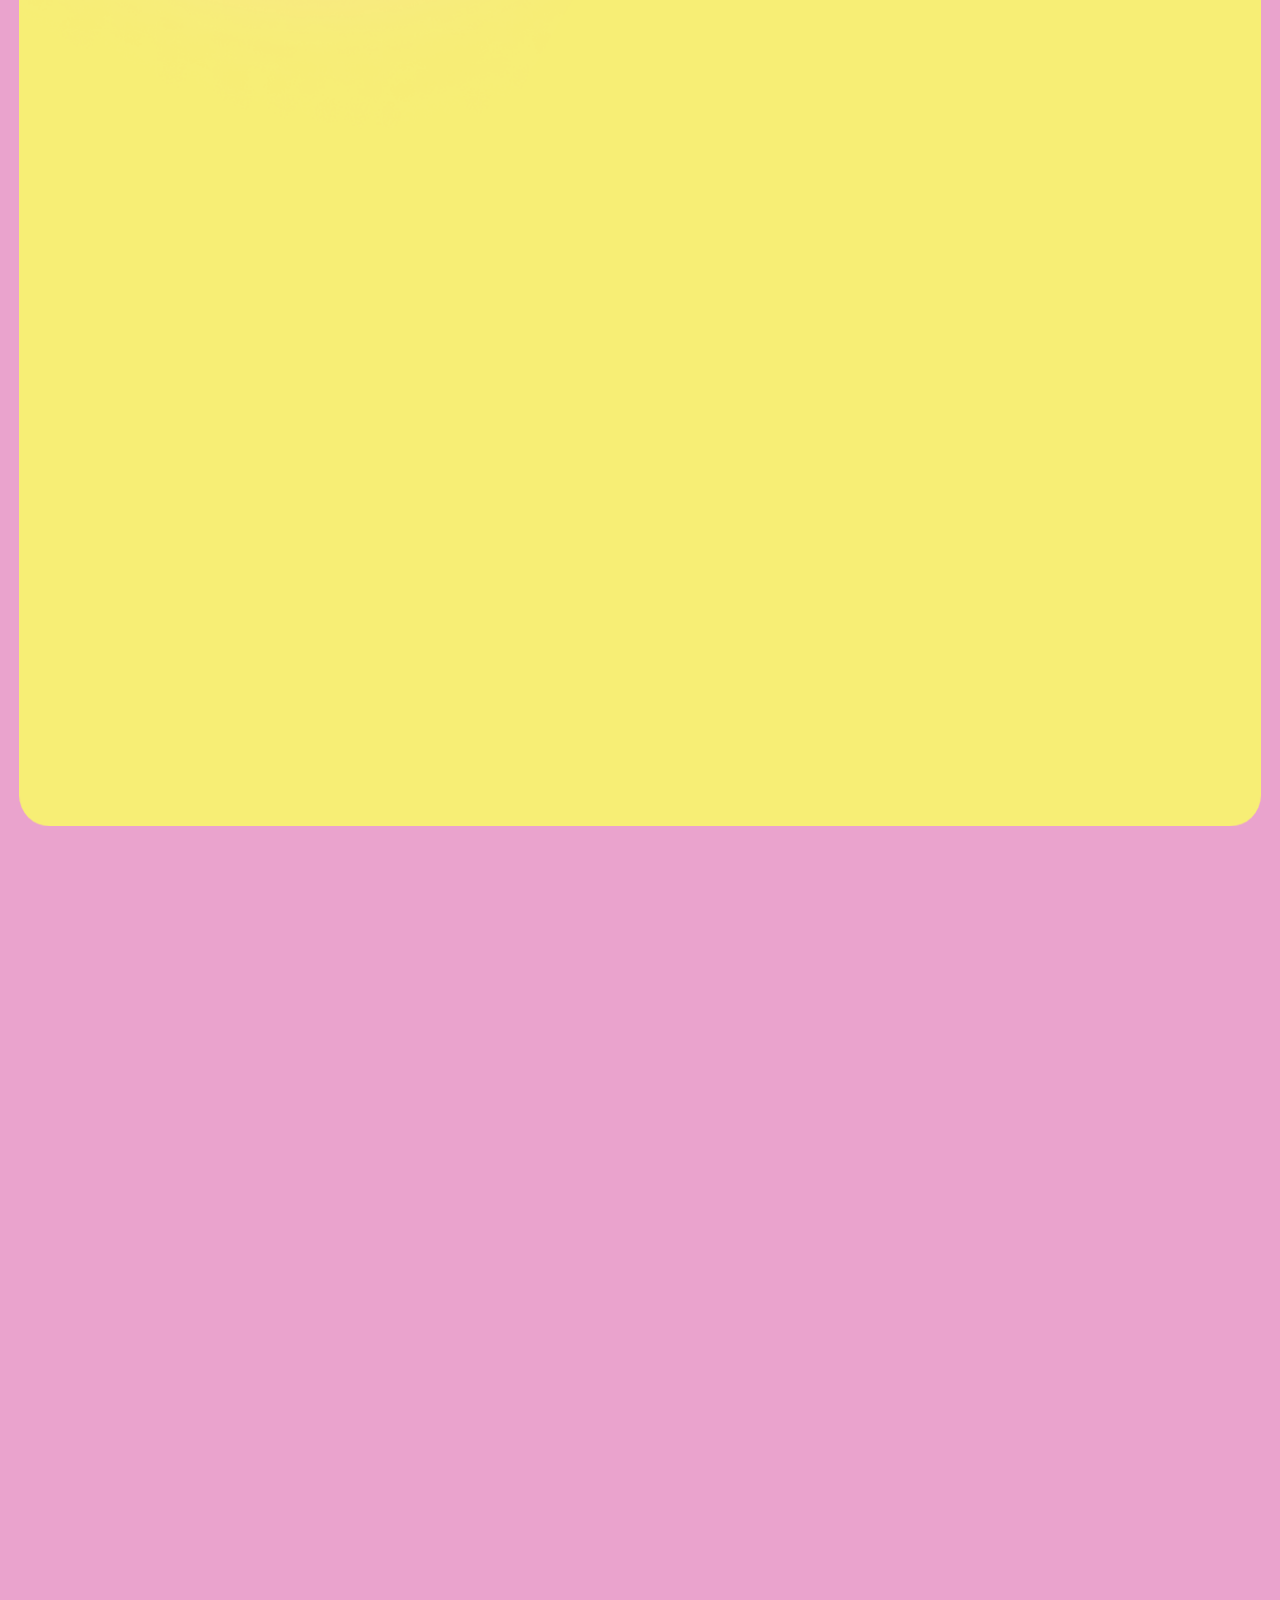
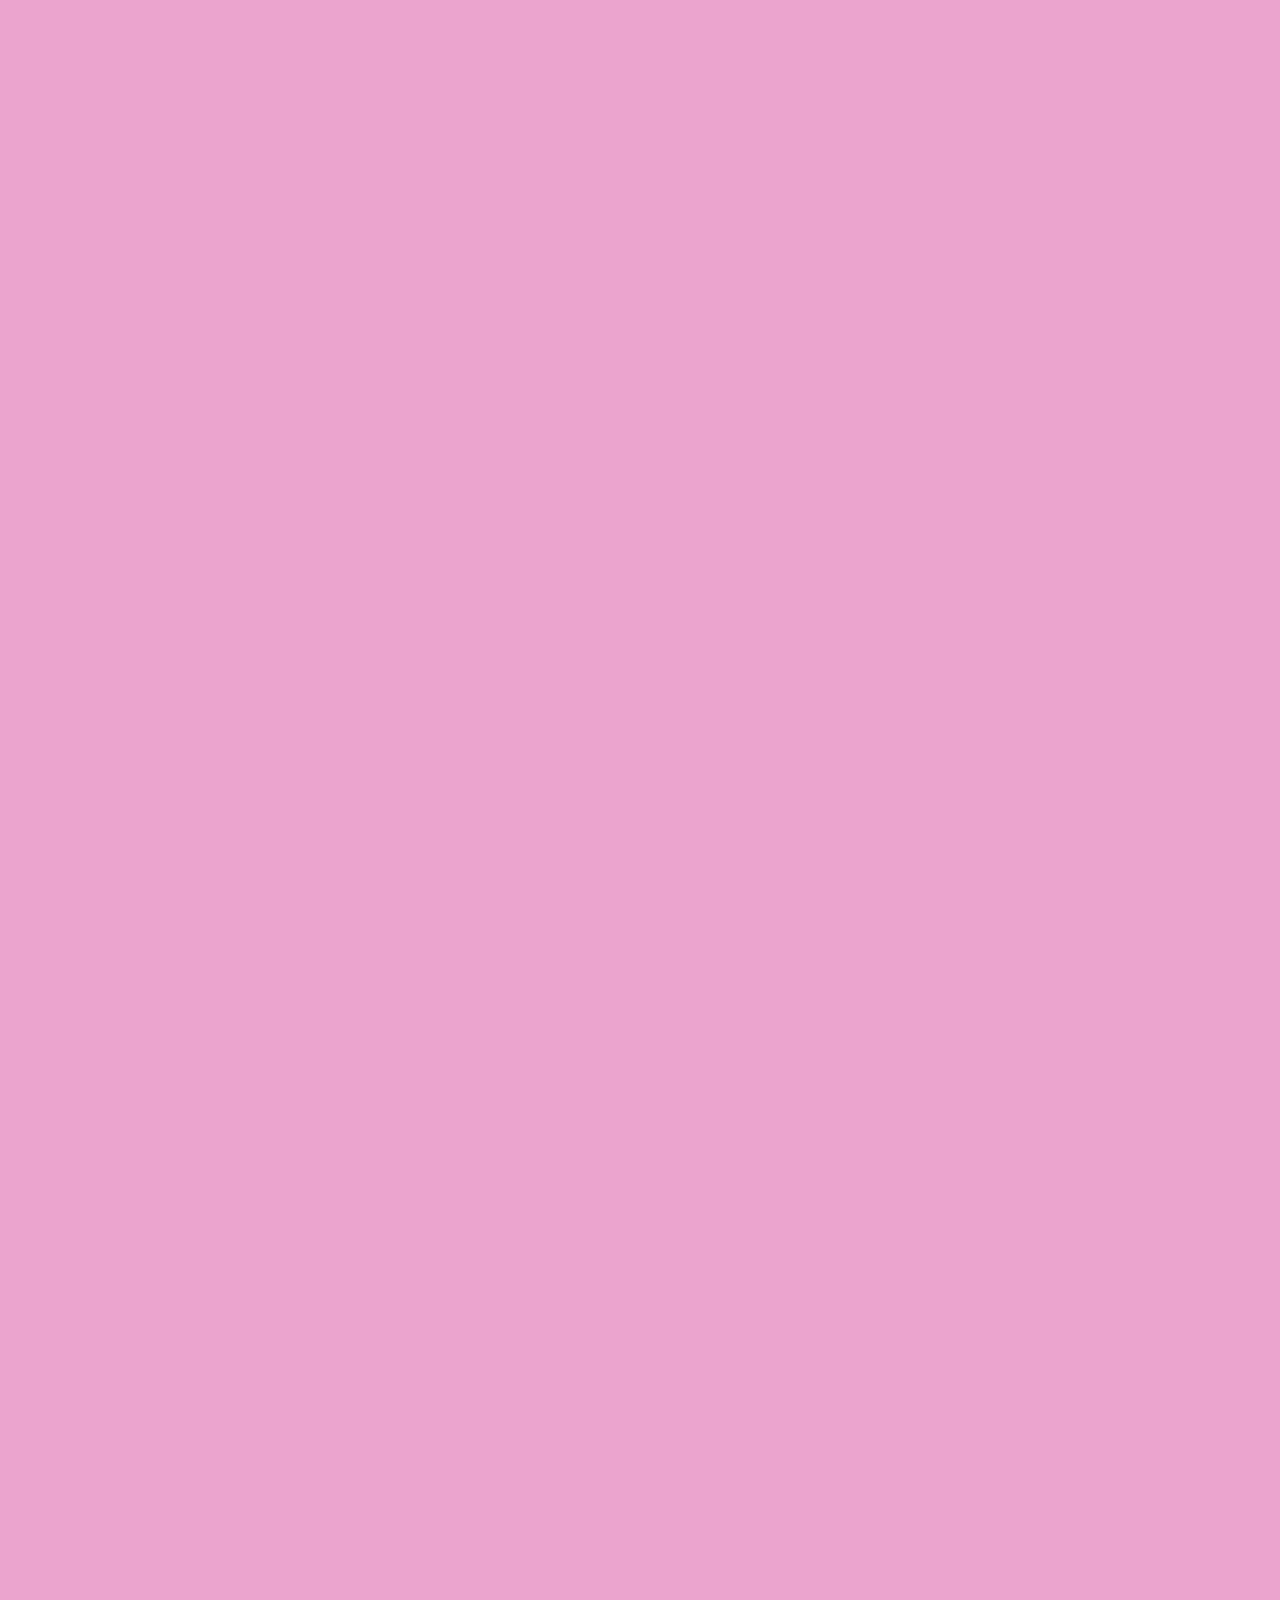
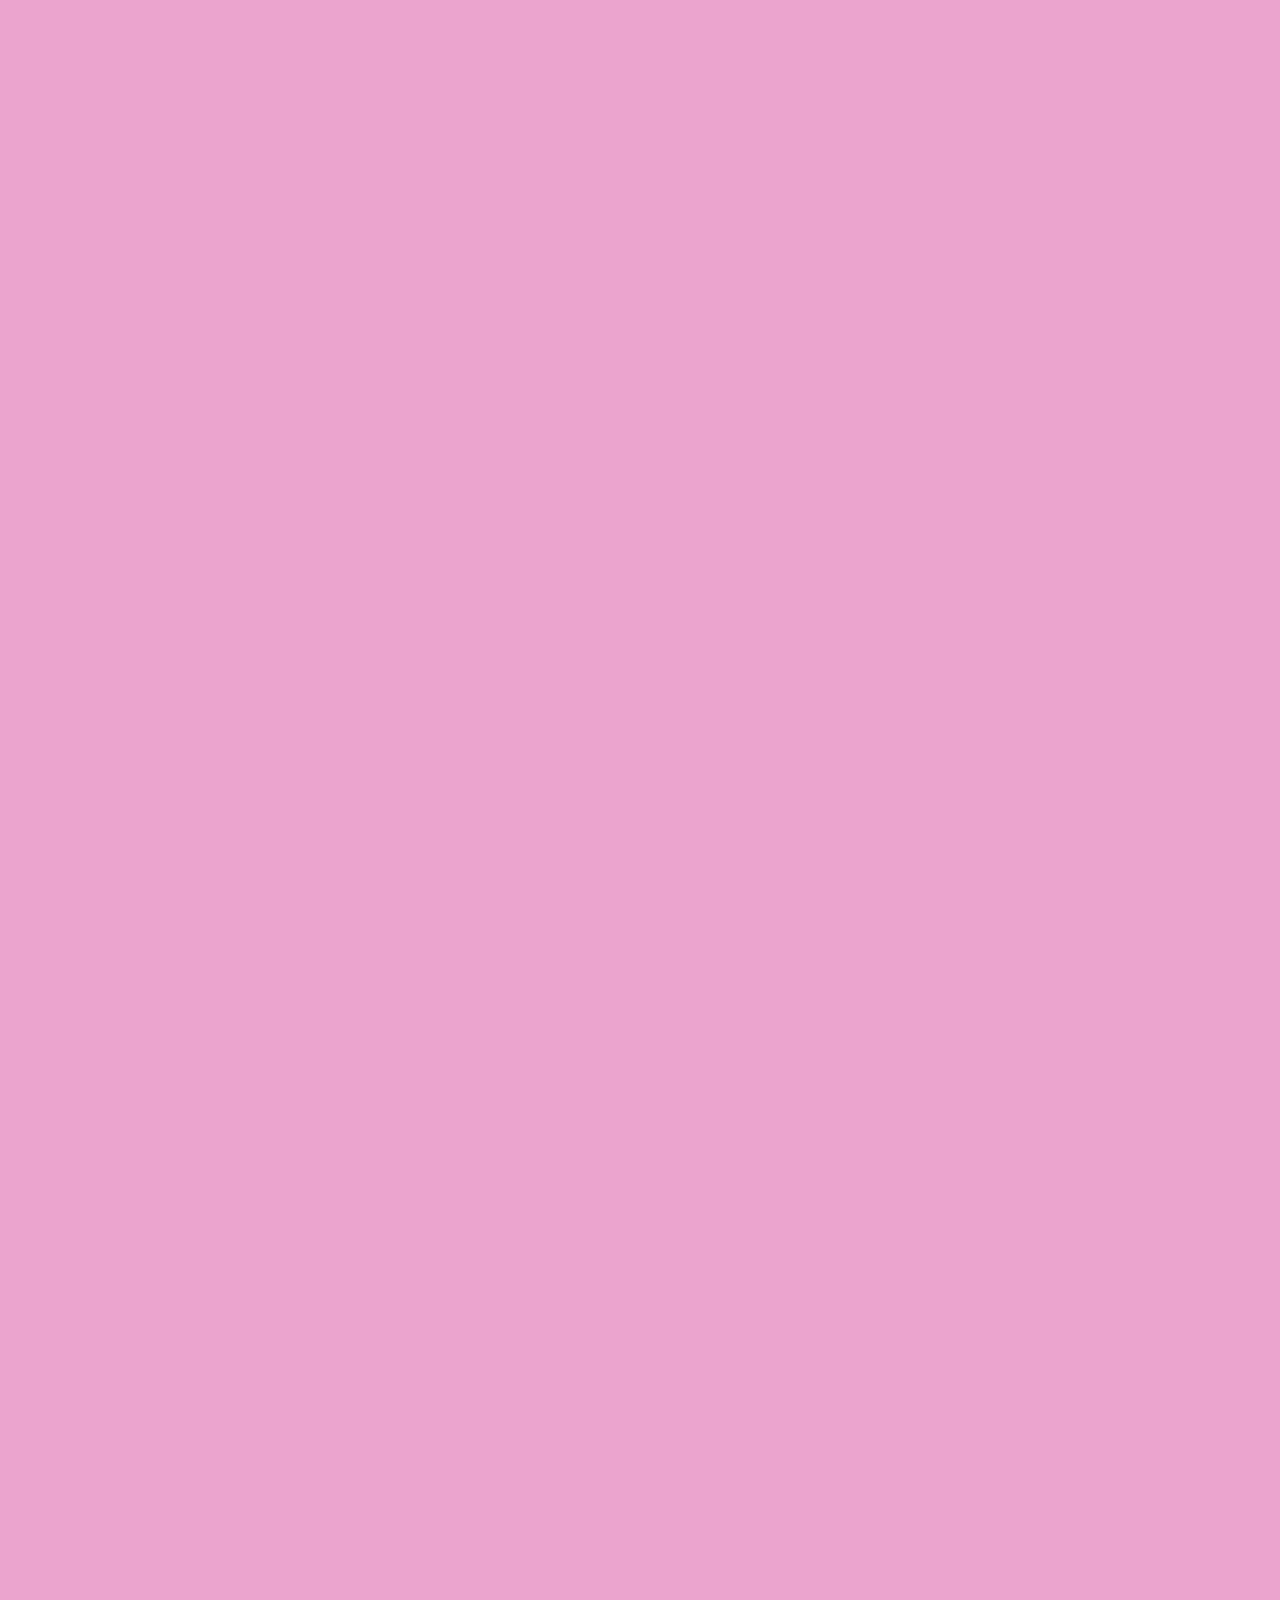
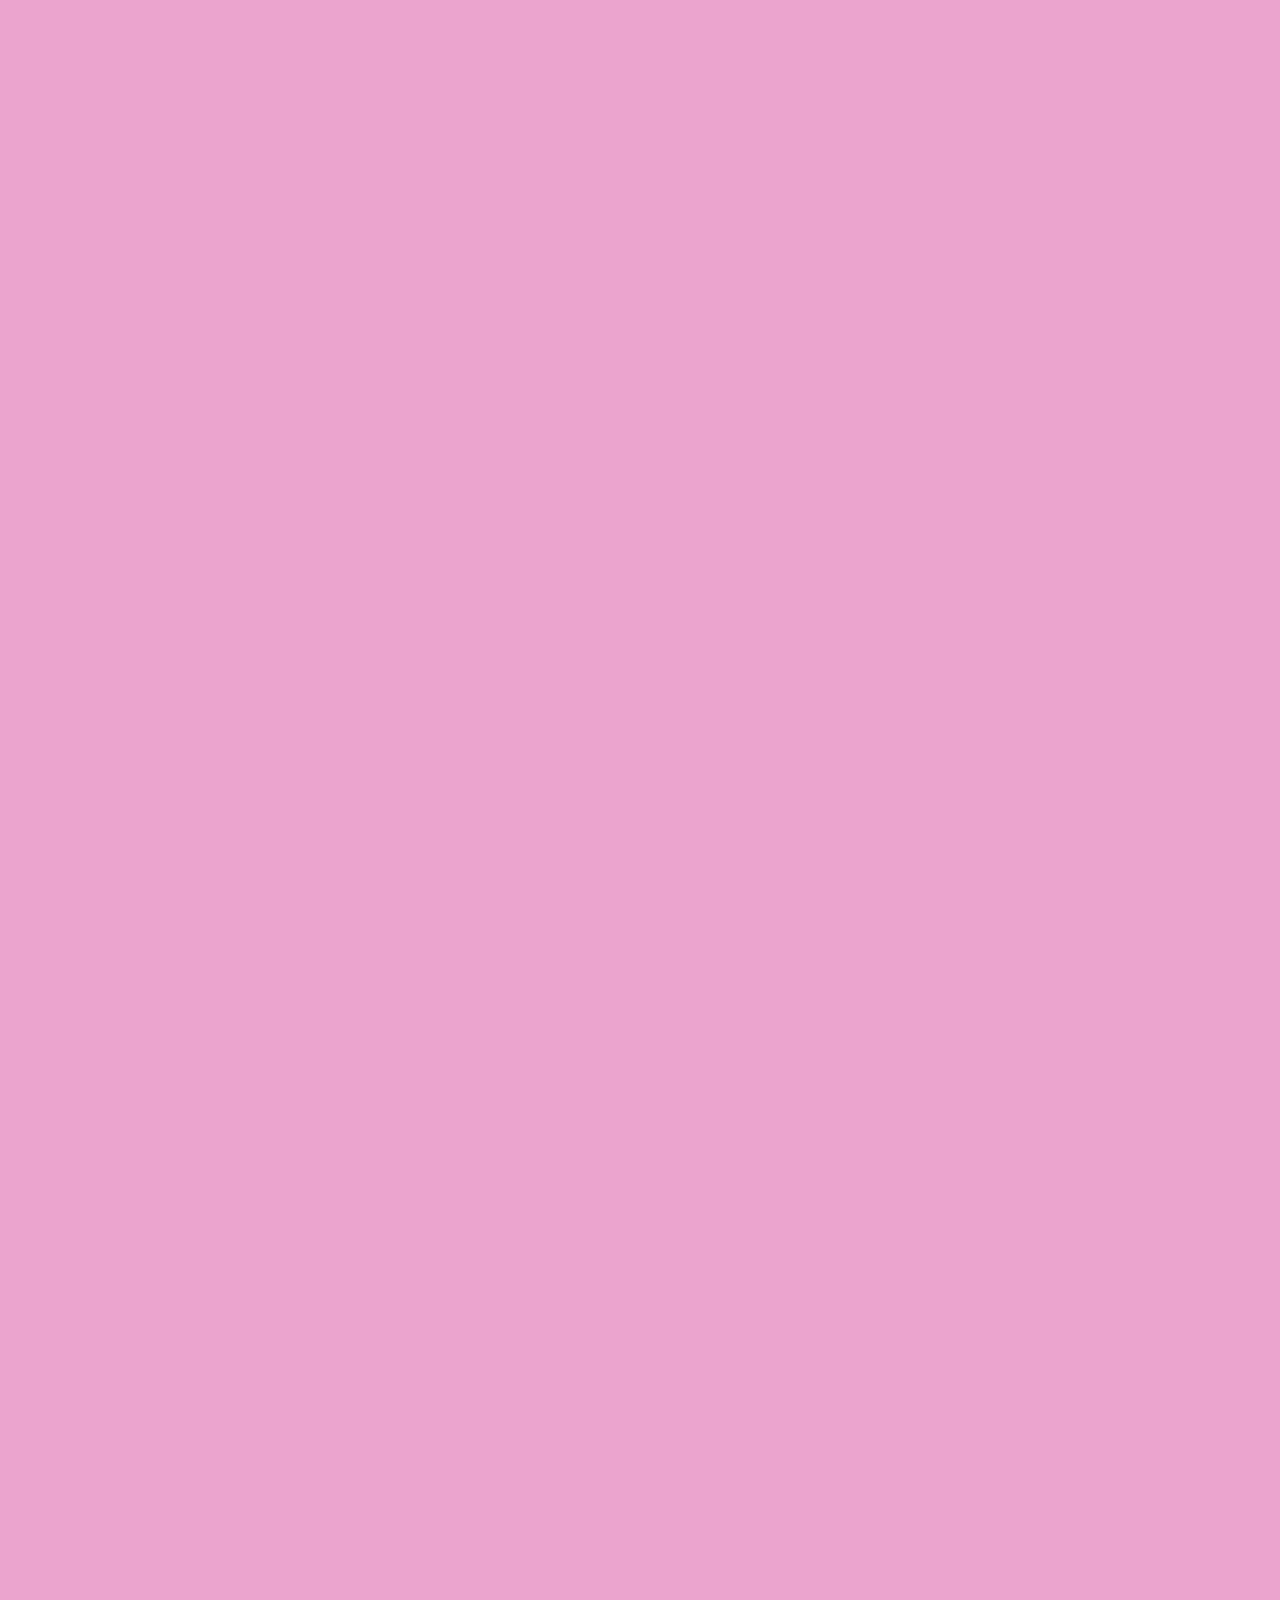
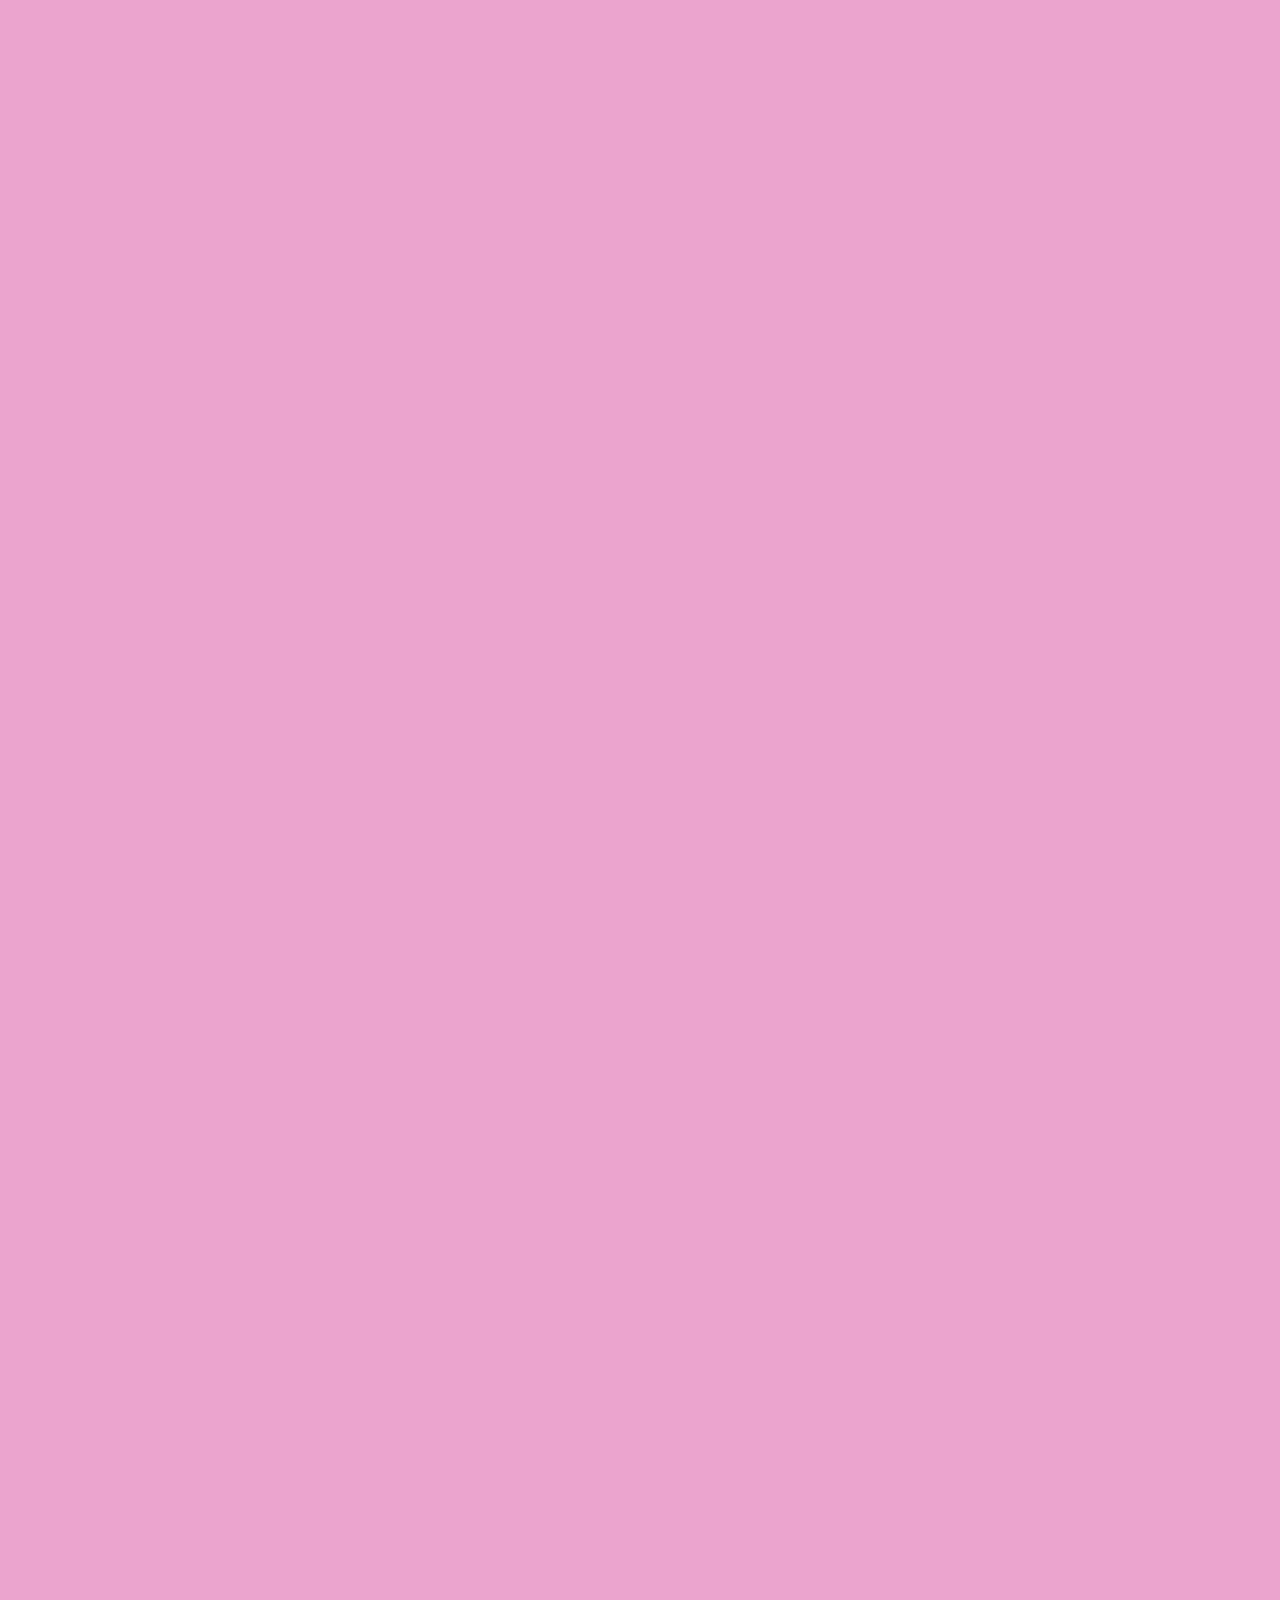
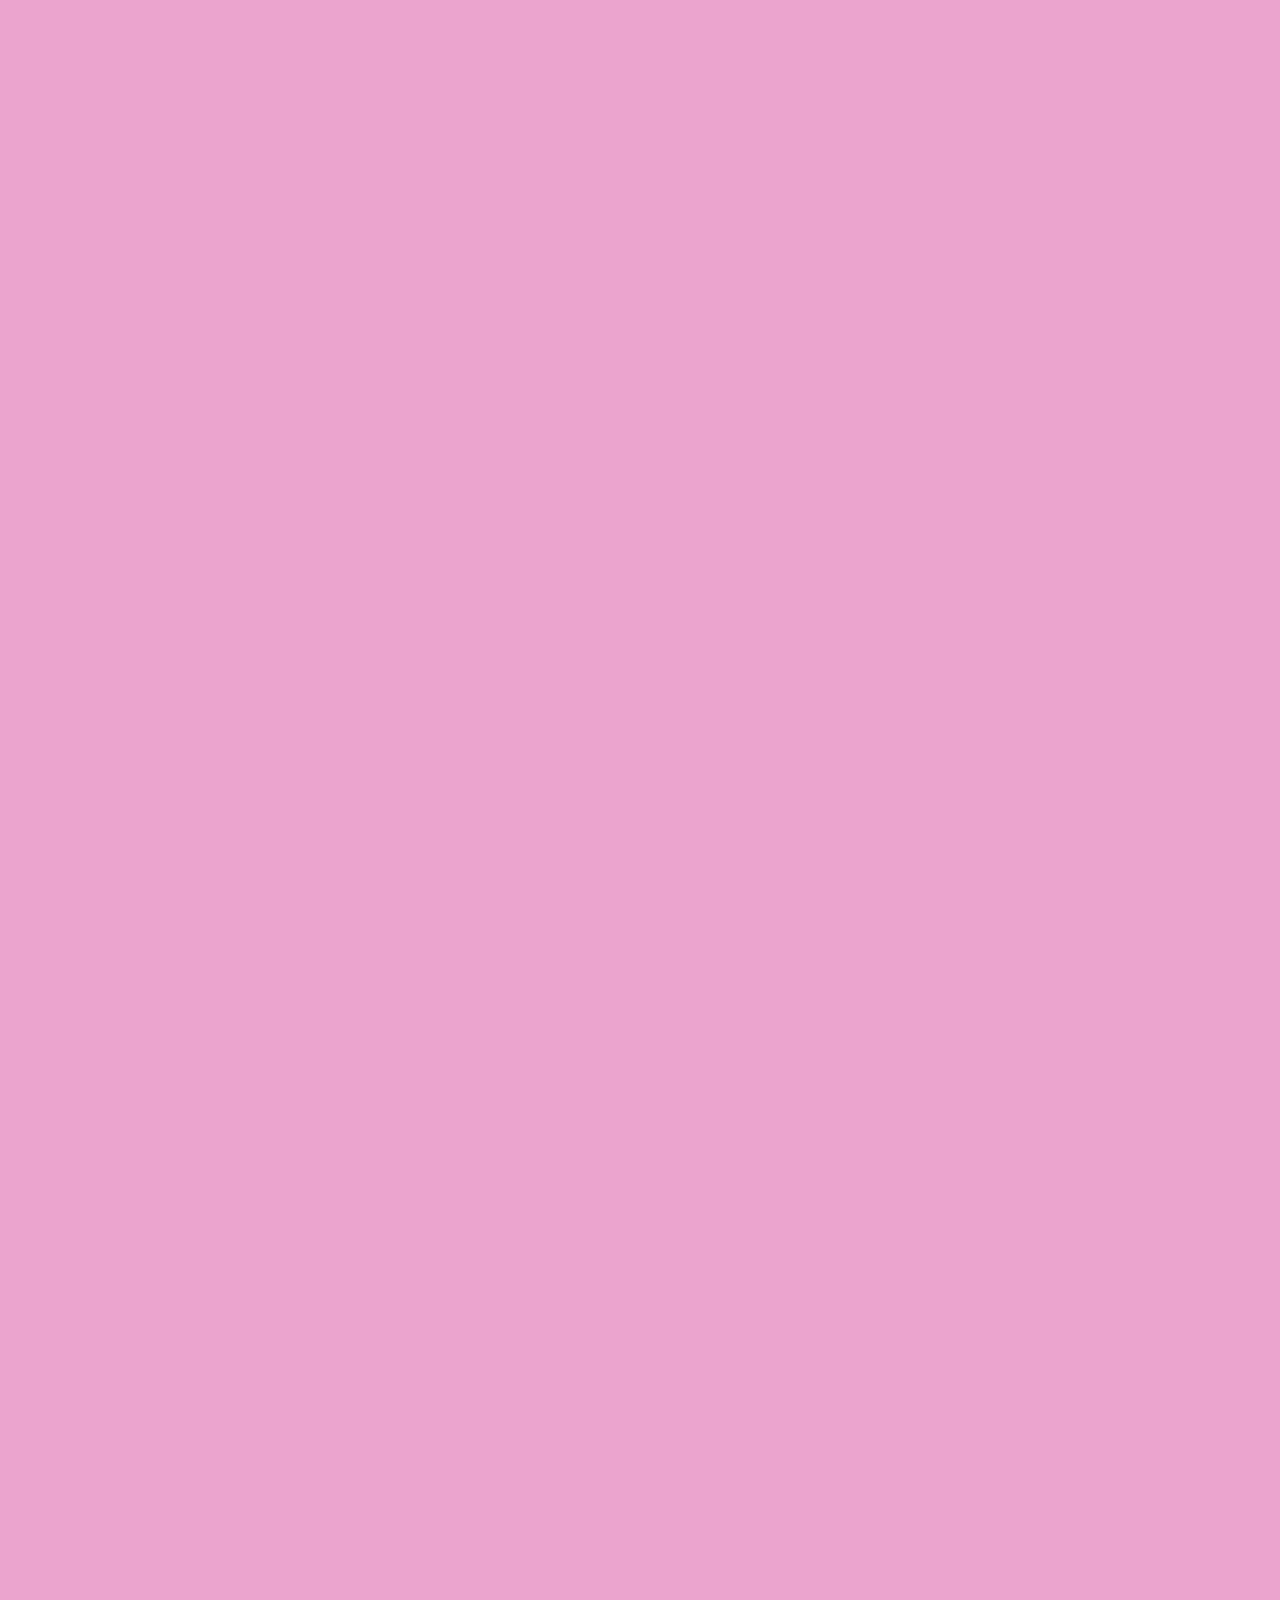
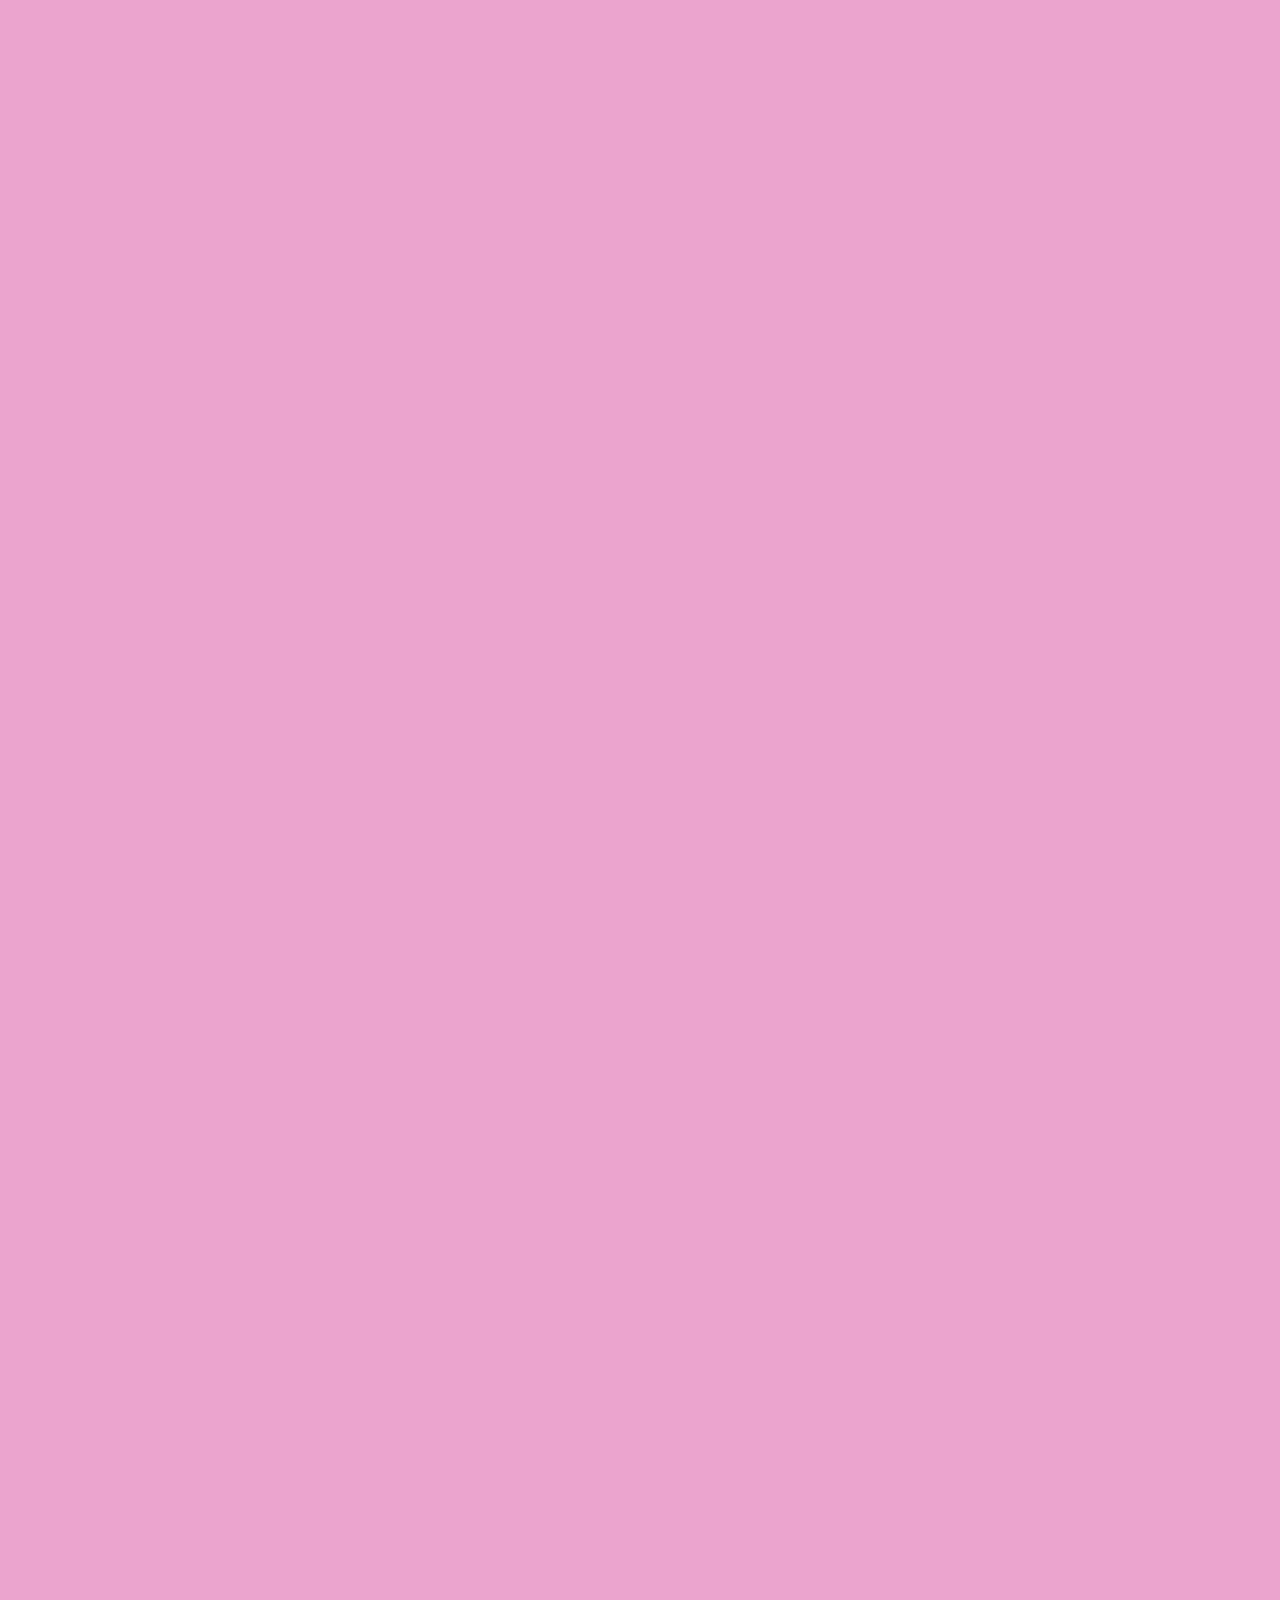
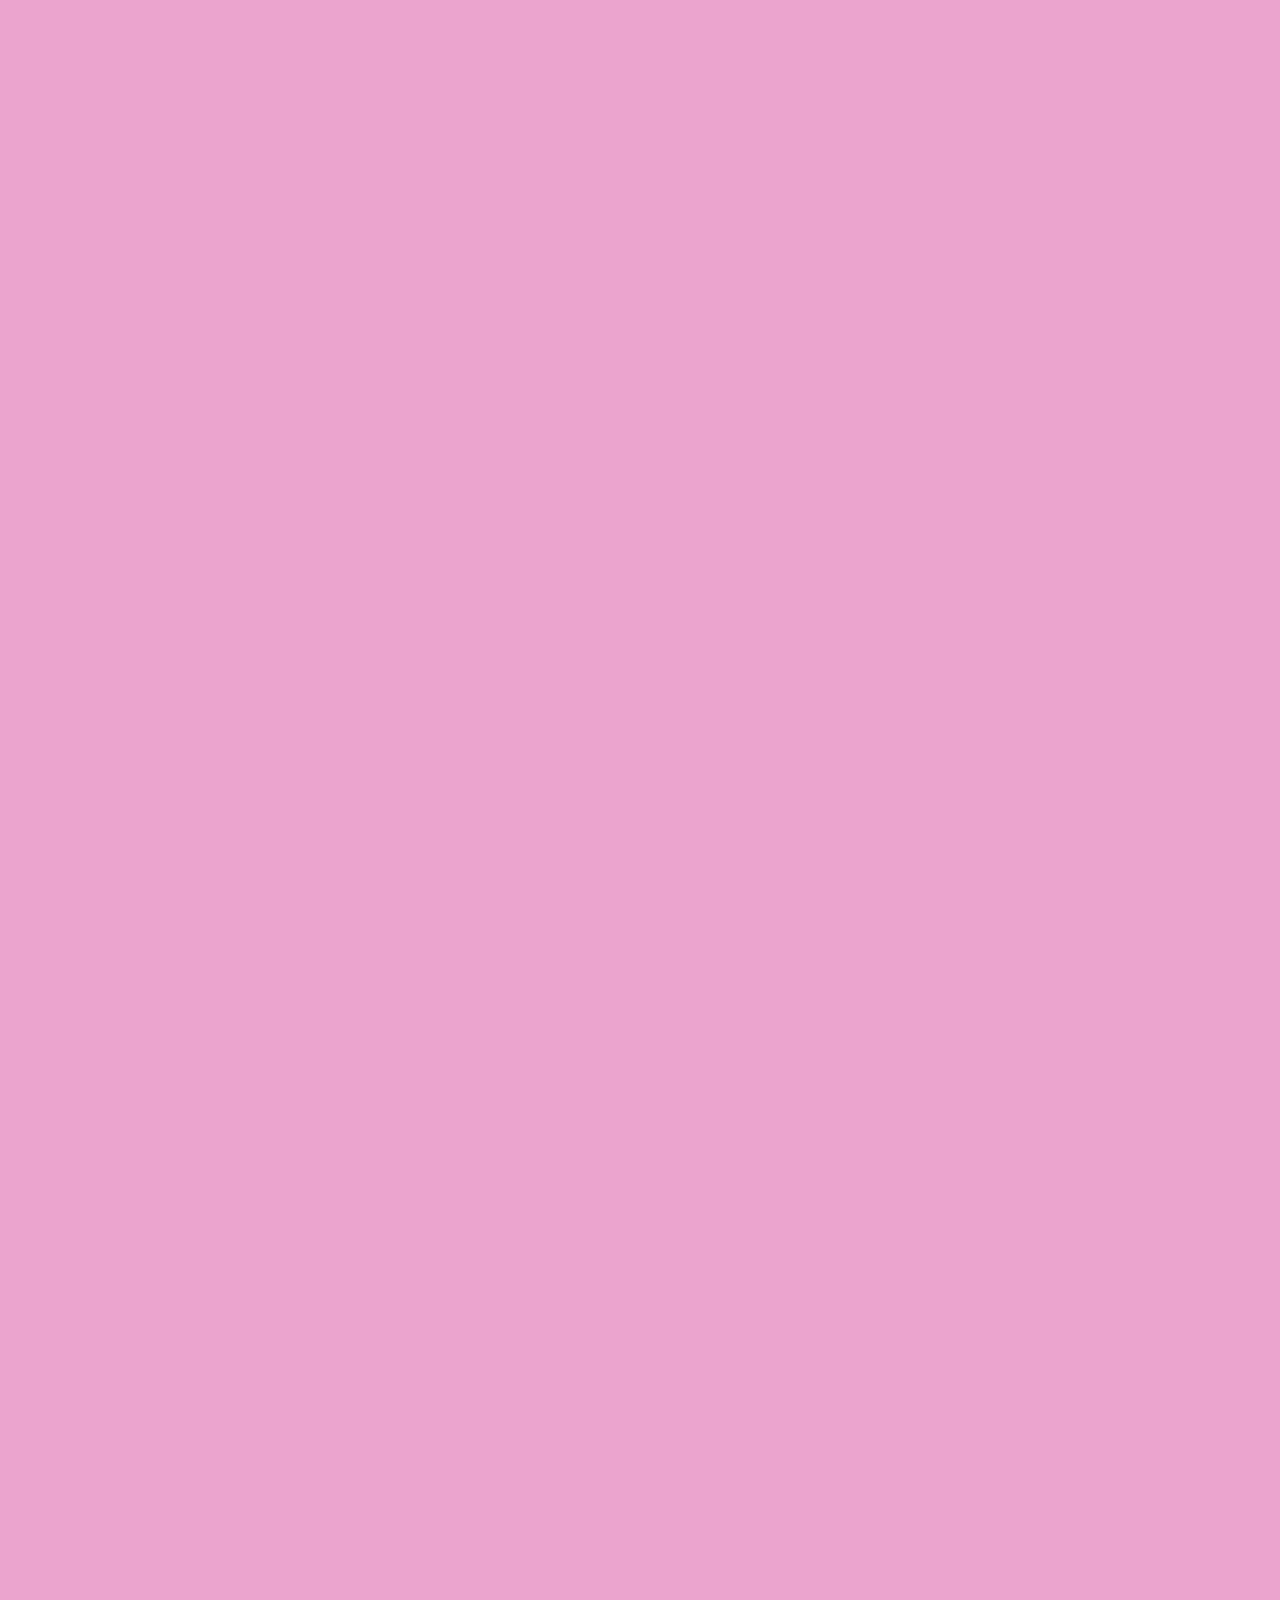
==== commit d0ff15f7: "manifest-human" ====
--- a/index.html
+++ b/index.html
@@ -1531,7 +1531,7 @@
                   формат картинки, который подходит.</p>
               </li>
             </ul>
-            <a href="#" data-scroll="close" data-w-id="e94e93f0-8e7b-118f-49bc-f12ba40f03b5"
+            <a href="#manifest-human" data-scroll="close" data-w-id="e94e93f0-8e7b-118f-49bc-f12ba40f03b5"
               class="btn btn--black w-inline-block">
               <div class="nav__text">Перейти к манифесту</div>
             </a>
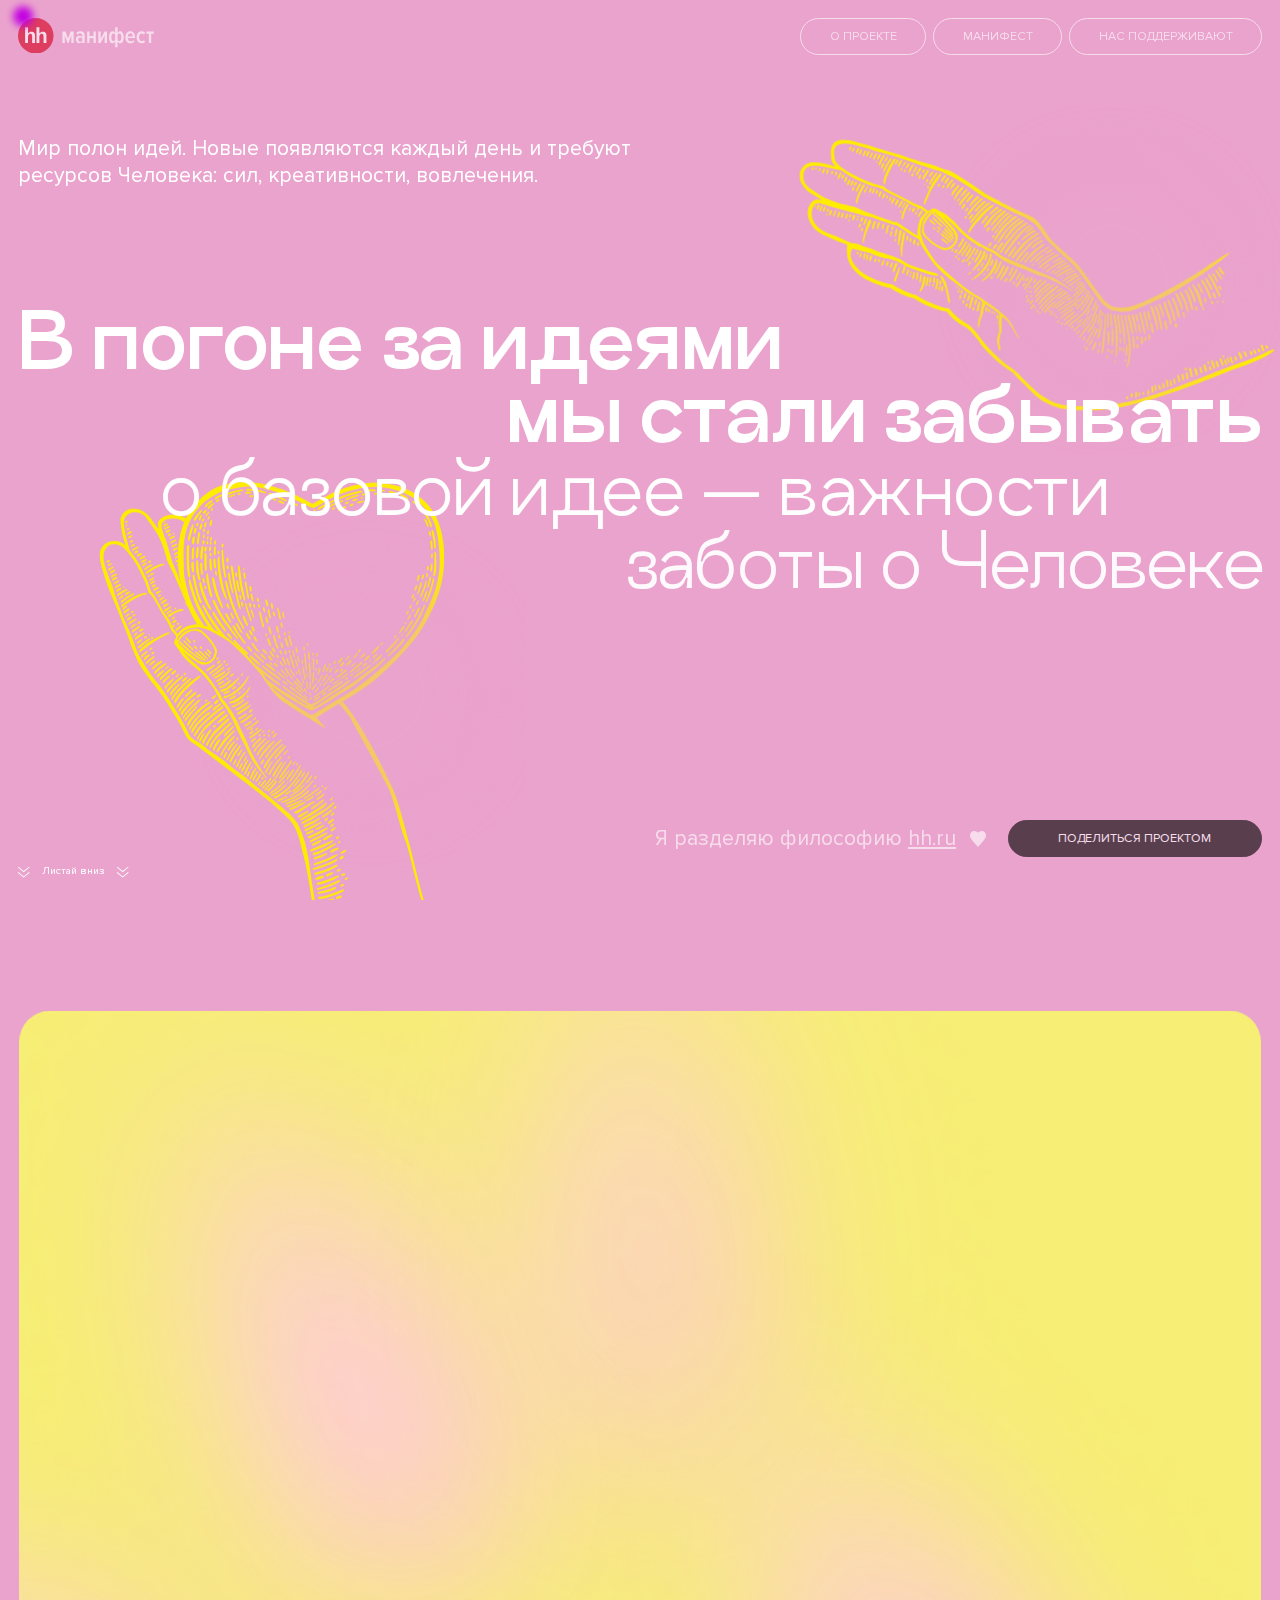
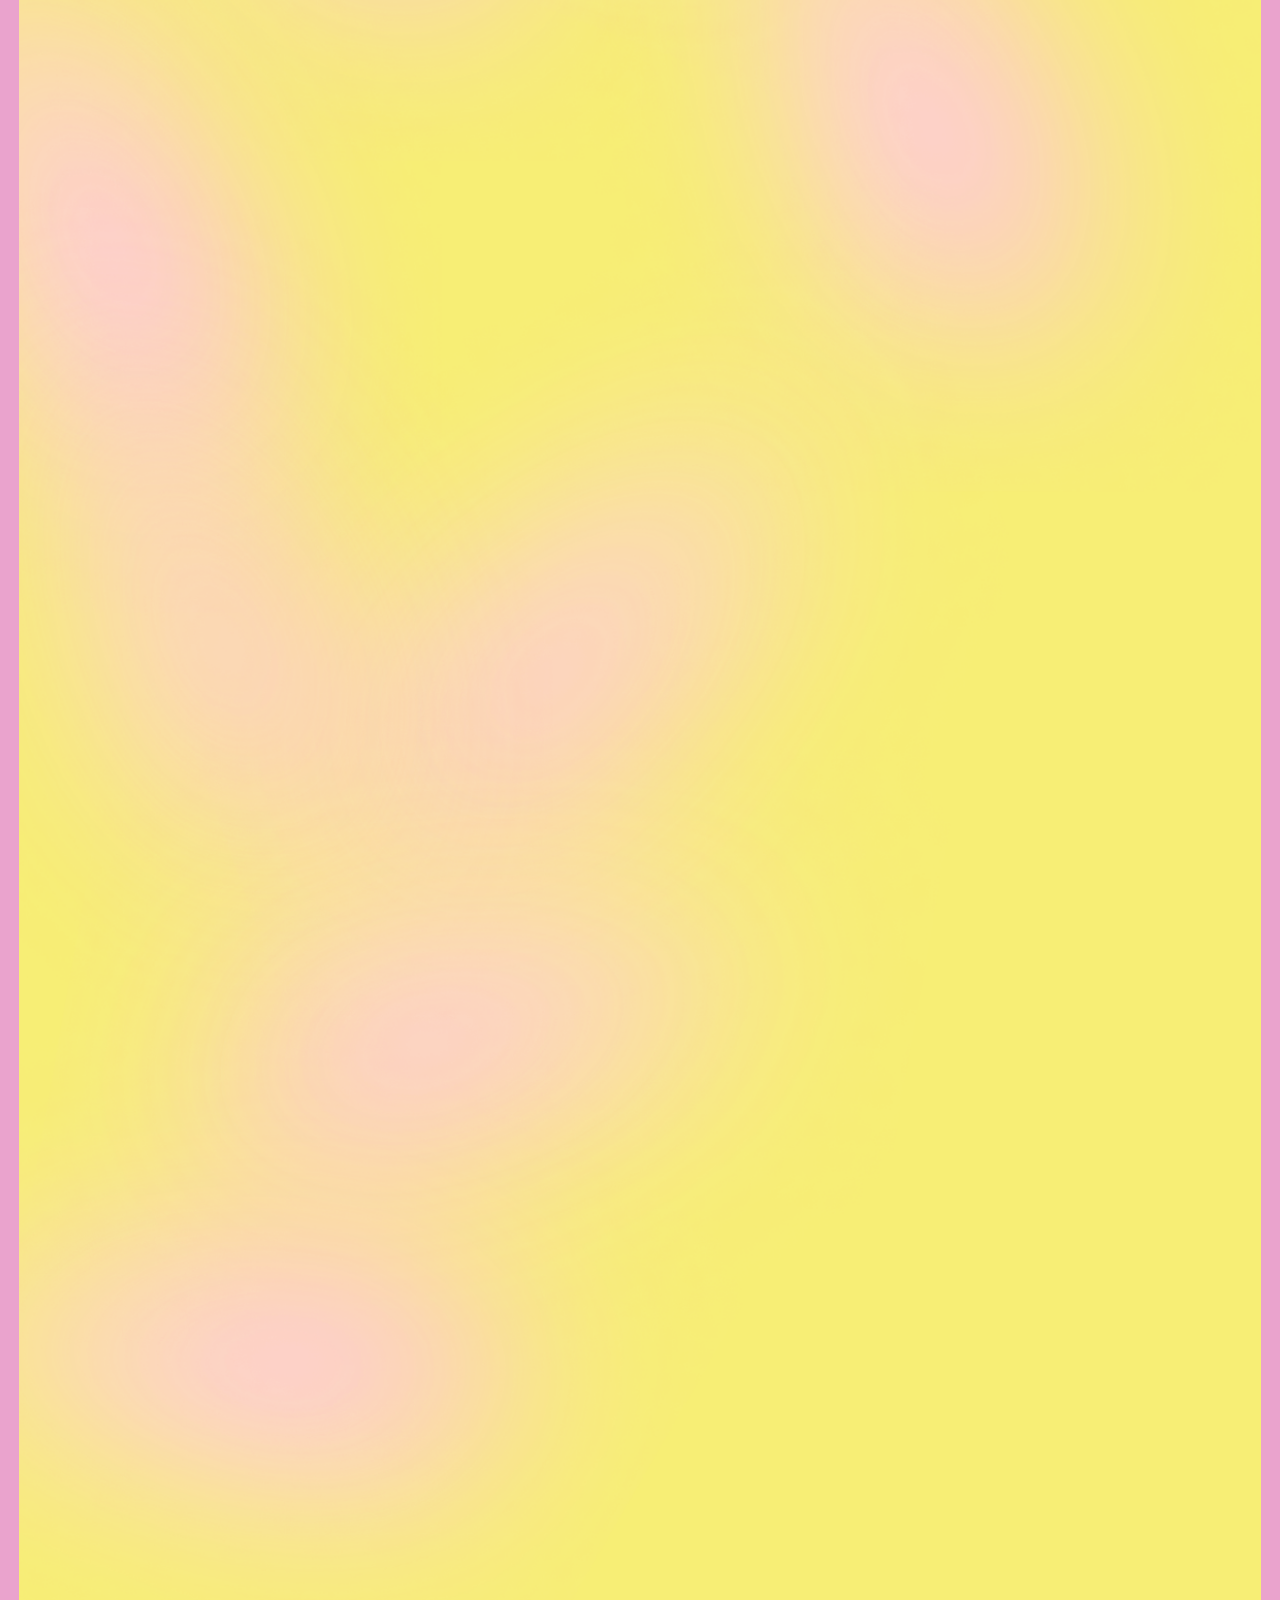
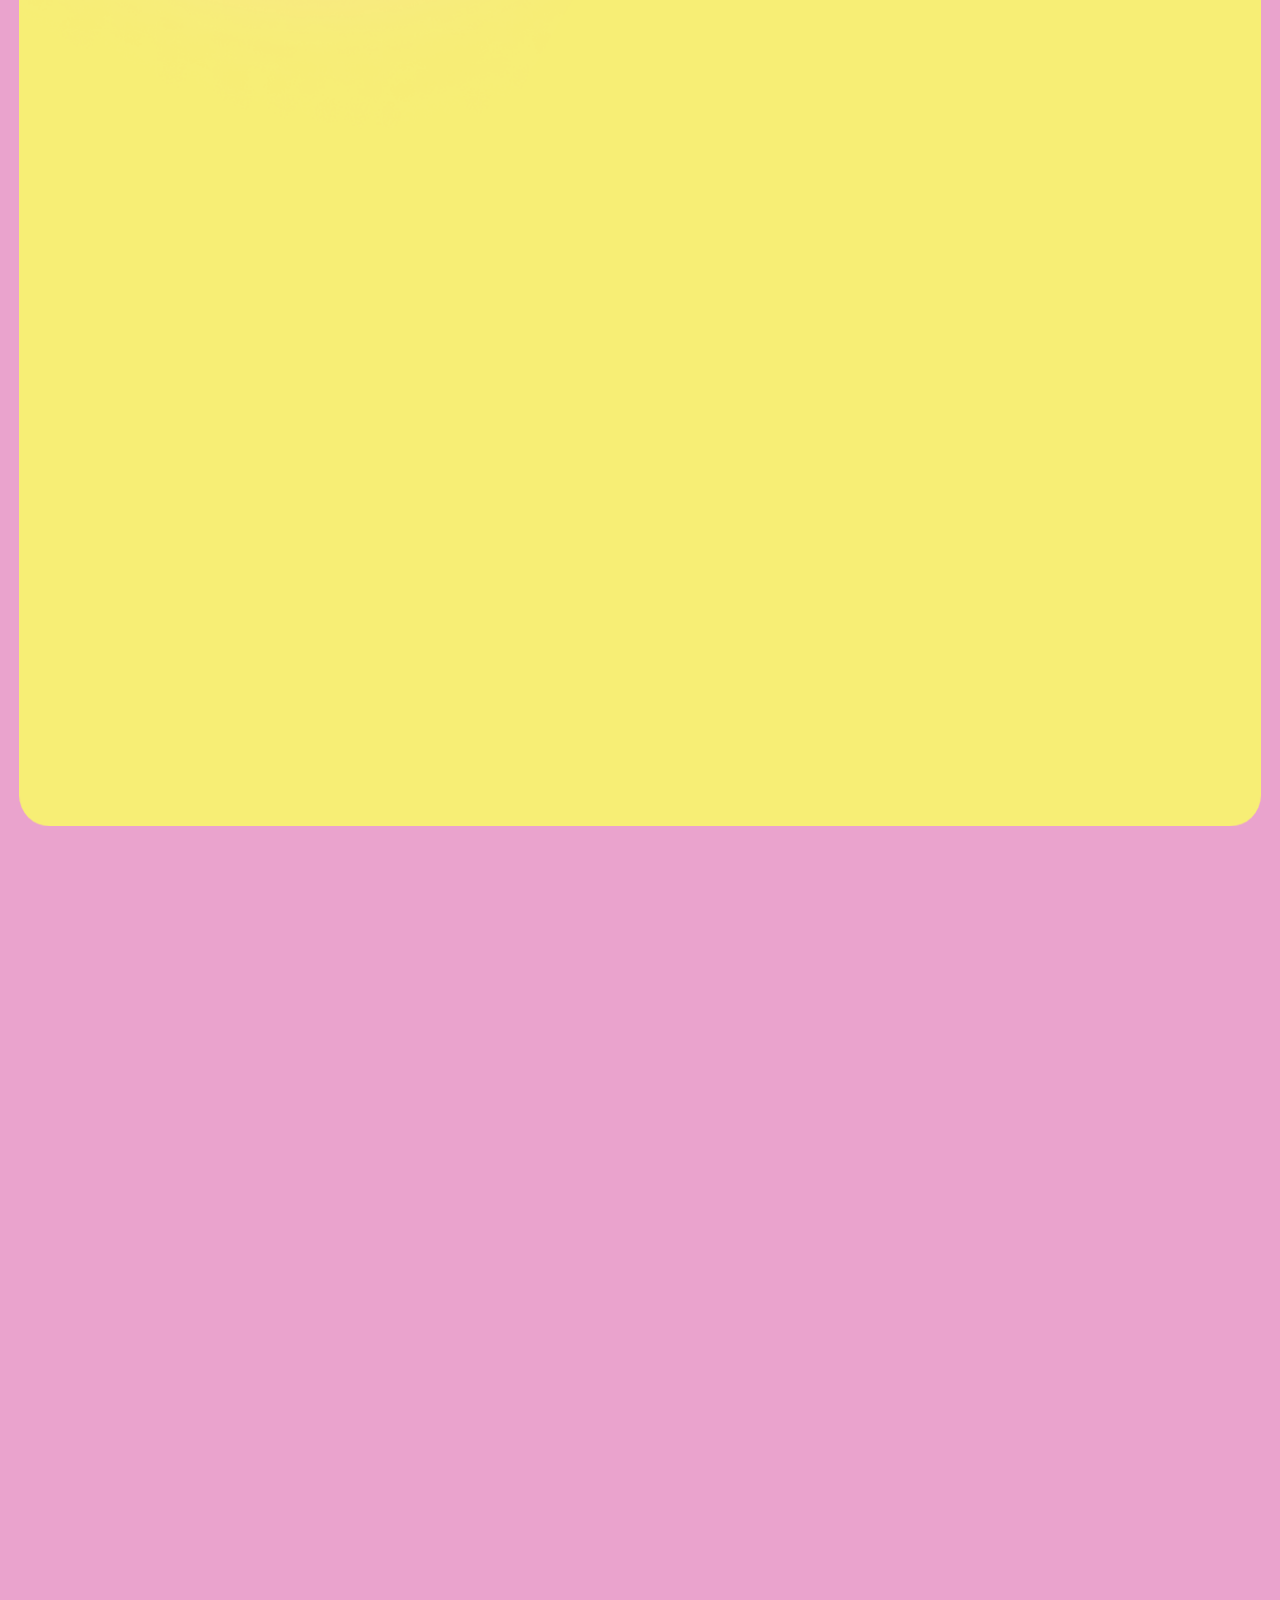
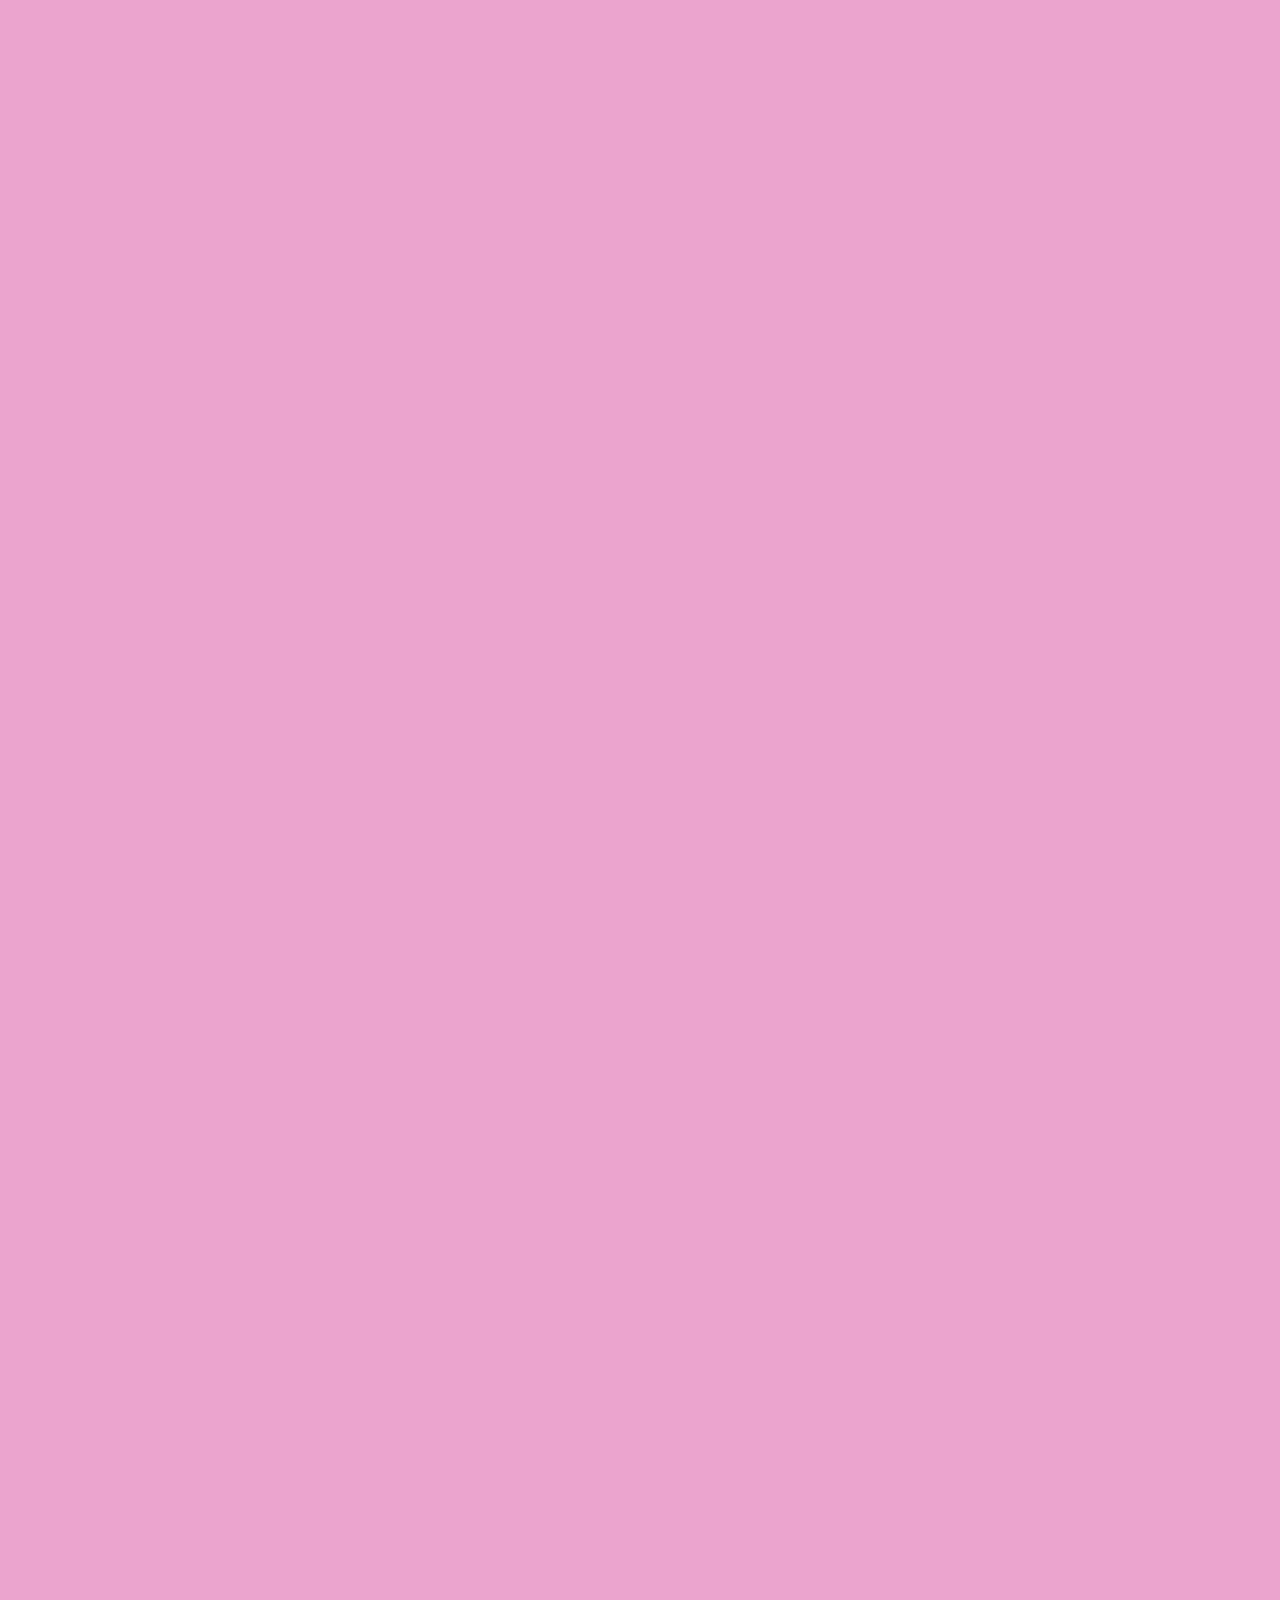
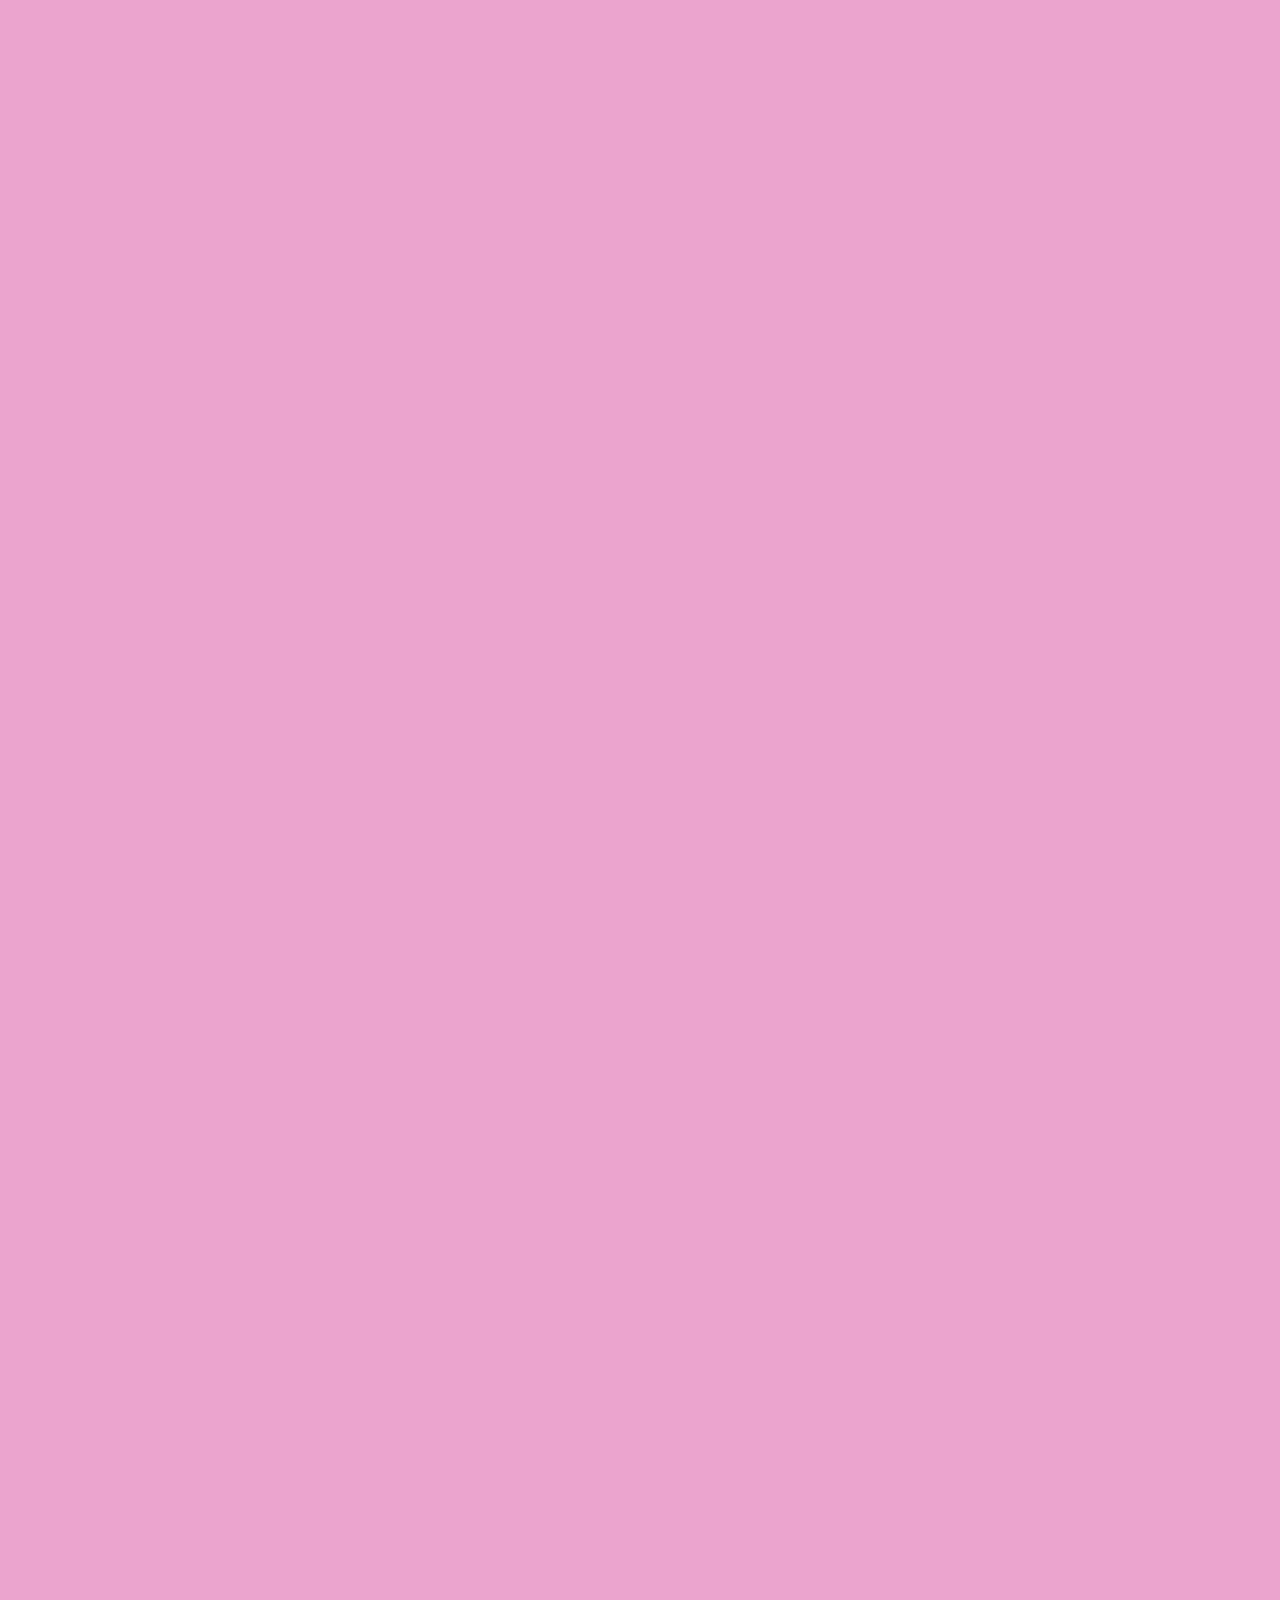
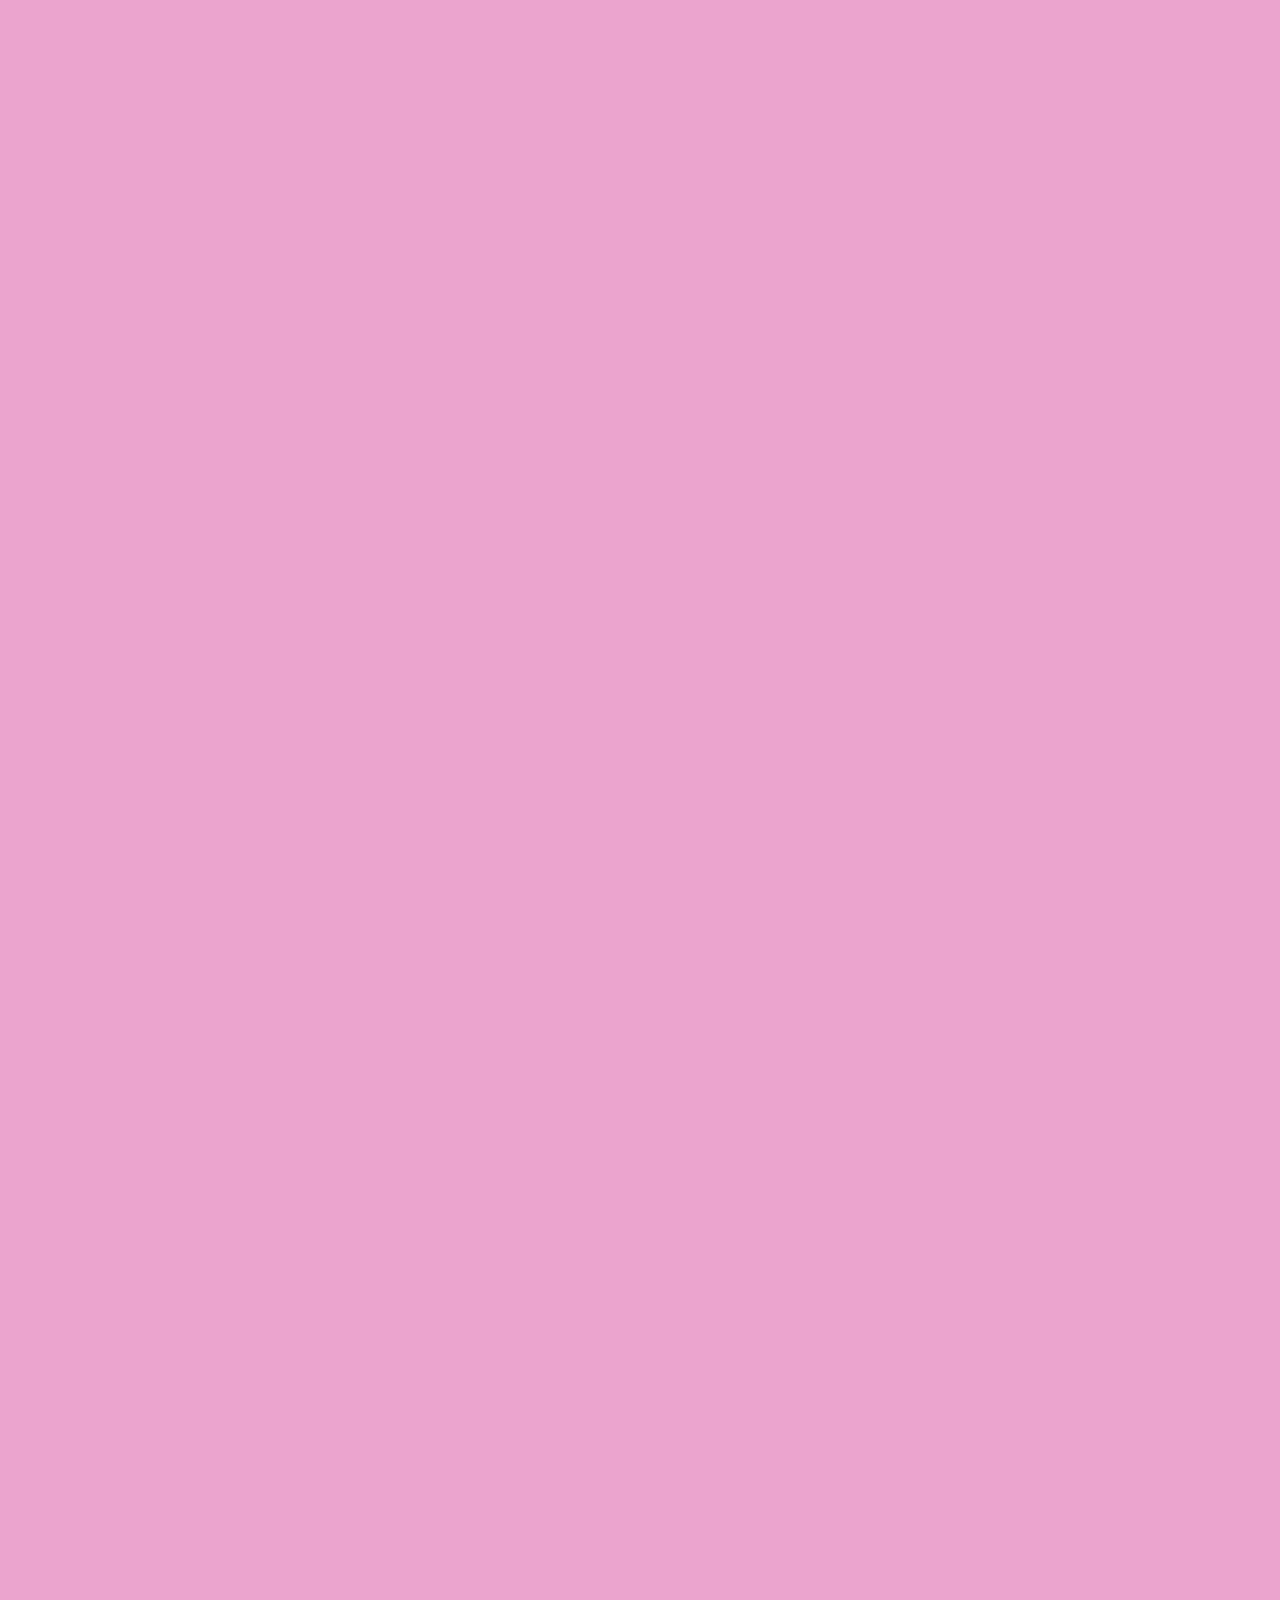
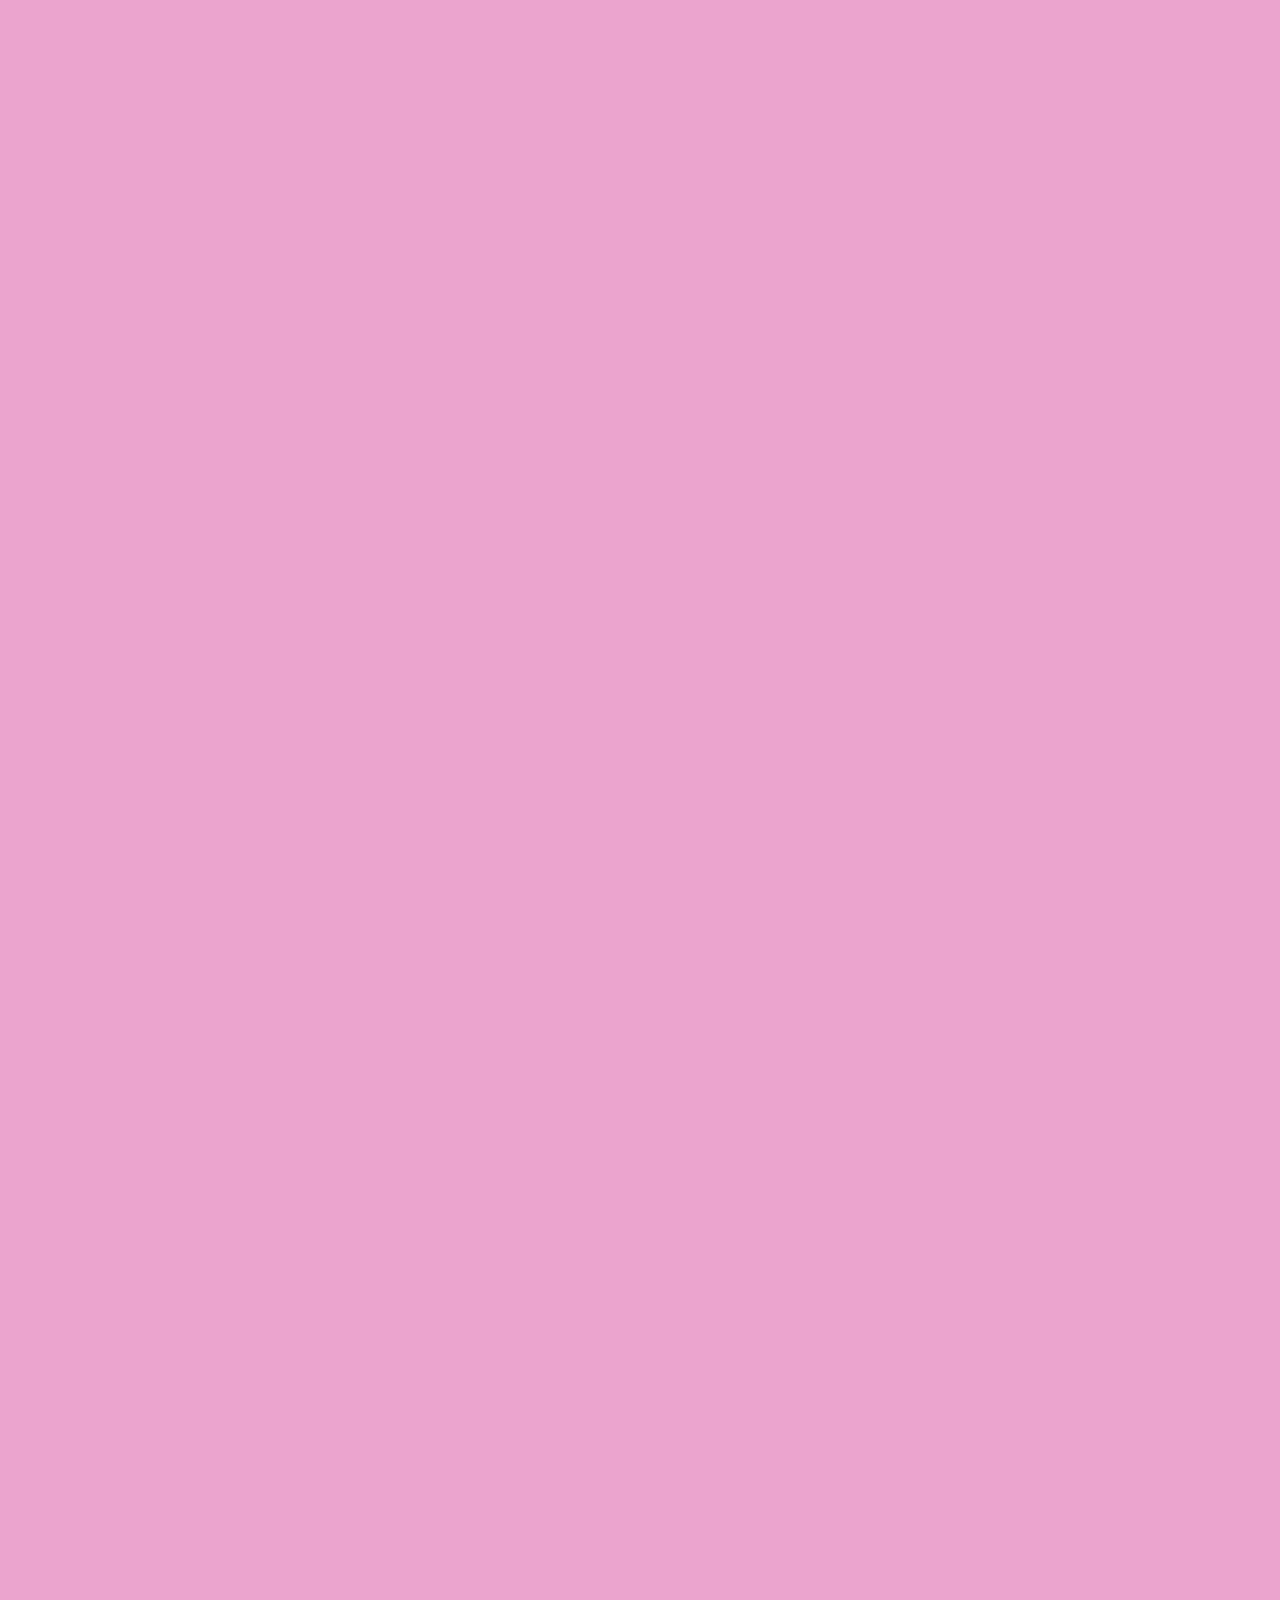
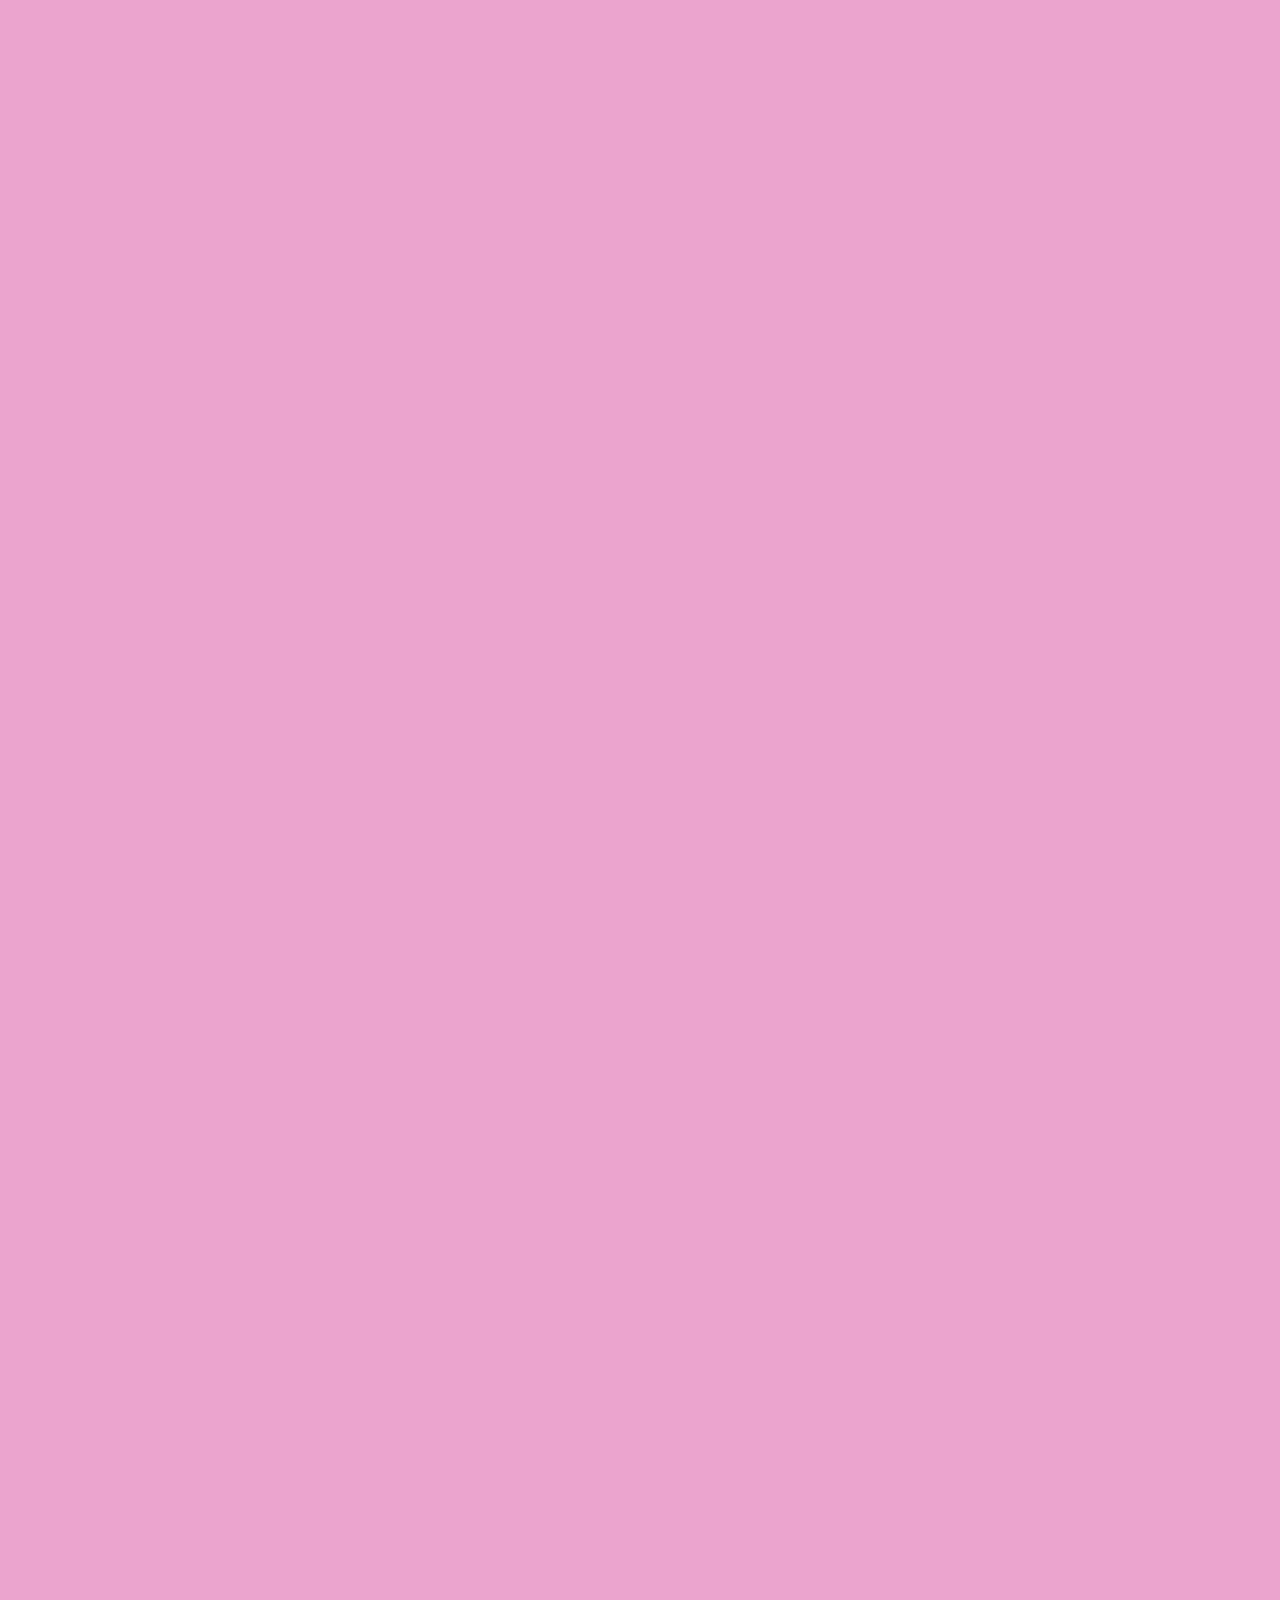
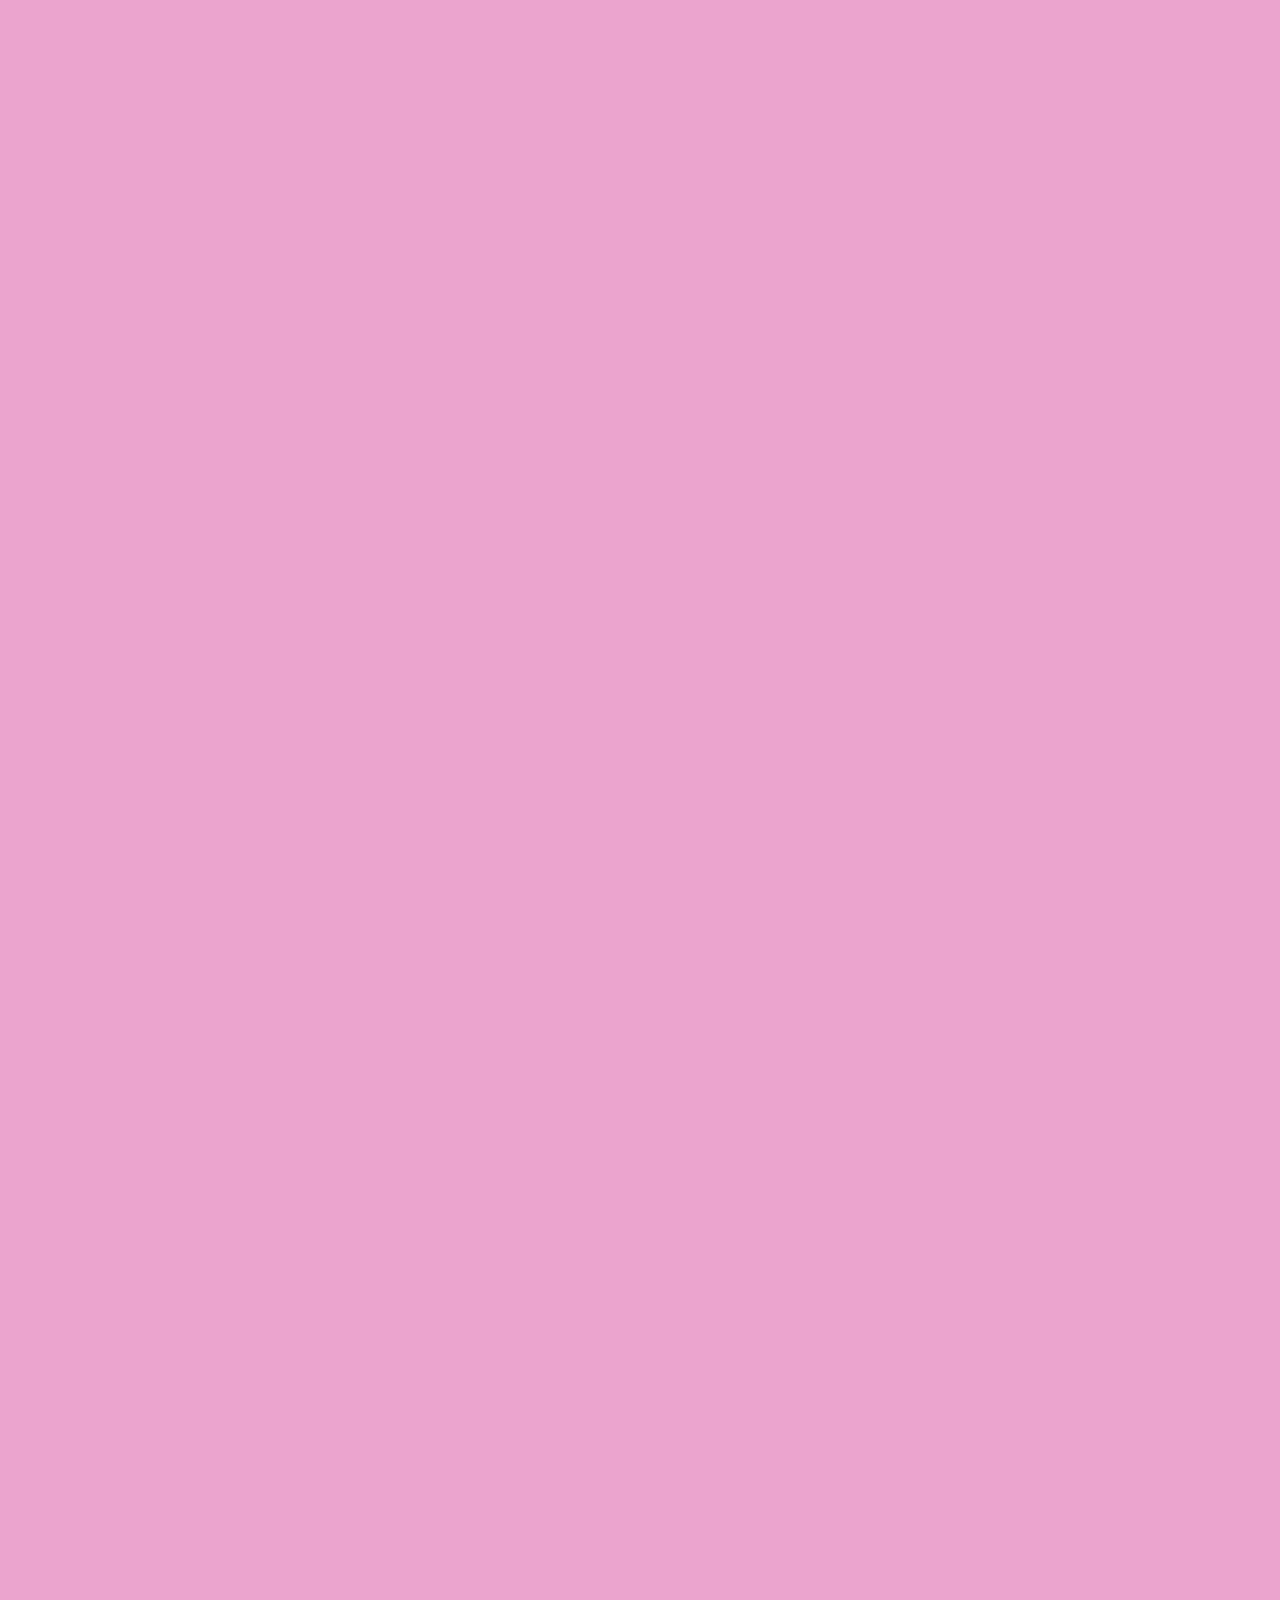
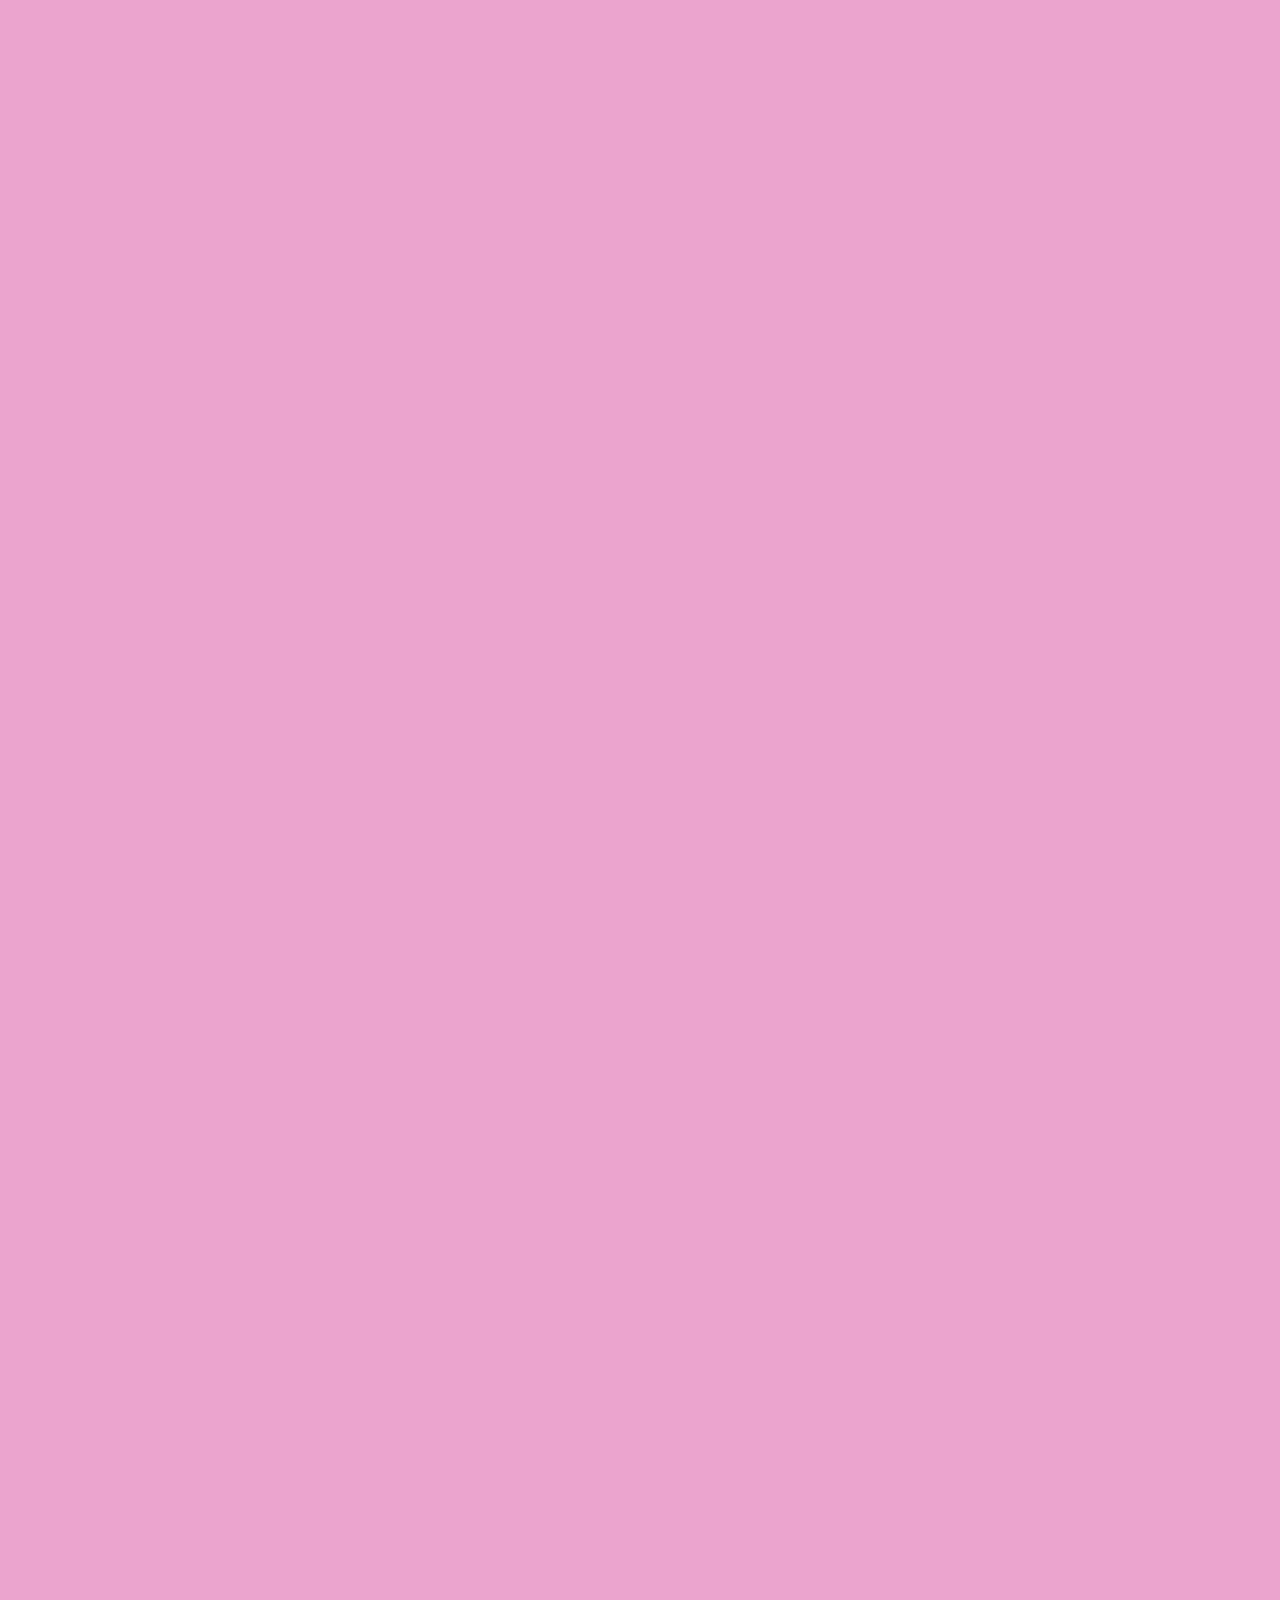
==== commit 97956d1b: "add metrick" ====
--- a/index.html
+++ b/index.html
@@ -17,6 +17,37 @@
   <meta content="summary_large_image" name="twitter:card">
   <meta content="width=device-width, initial-scale=1" name="viewport">
   <meta content="Webflow" name="generator">
+  <!-- Yandex.Metrika counter -->
+  <script type="text/javascript">
+    (function (d, w, c) {
+      (w[c] = w[c] || []).push(function () {
+        try {
+          w.yaCounter93639951 = new Ya.Metrika({
+            id: 93639951,
+            clickmap: true,
+            trackLinks: true,
+            accurateTrackBounce: true
+          });
+        } catch (e) { }
+      });
+
+      var n = d.getElementsByTagName("script")[0],
+        x = "https://mc.yandex.ru/metrika/watch.js",
+        s = d.createElement("script"),
+        f = function () { n.parentNode.insertBefore(s, n); };
+      for (var i = 0; i < document.scripts.length; i++) {
+        if (document.scripts[i].src === x) { return; }
+      }
+      s.type = "text/javascript";
+      s.async = true;
+      s.src = x;
+
+      if (w.opera == "[object Opera]") {
+        d.addEventListener("DOMContentLoaded", f, false);
+      } else { f(); }
+    })(document, window, "yandex_metrika_callbacks");
+  </script>
+  <!-- /Yandex.Metrika counter -->
   <link href="css/normalize.css" rel="stylesheet" type="text/css">
   <link href="css/webflow.css" rel="stylesheet" type="text/css">
   <link href="css/hhru-2a441f.webflow.css" rel="stylesheet" type="text/css">
@@ -1711,6 +1742,9 @@
       }
     }
   </script>
+  <noscript>
+    <div><img src="https://mc.yandex.ru/watch/93639951" style="position:absolute; left:-9999px;" alt="" /></div>
+  </noscript>
 </body>
 
 </html>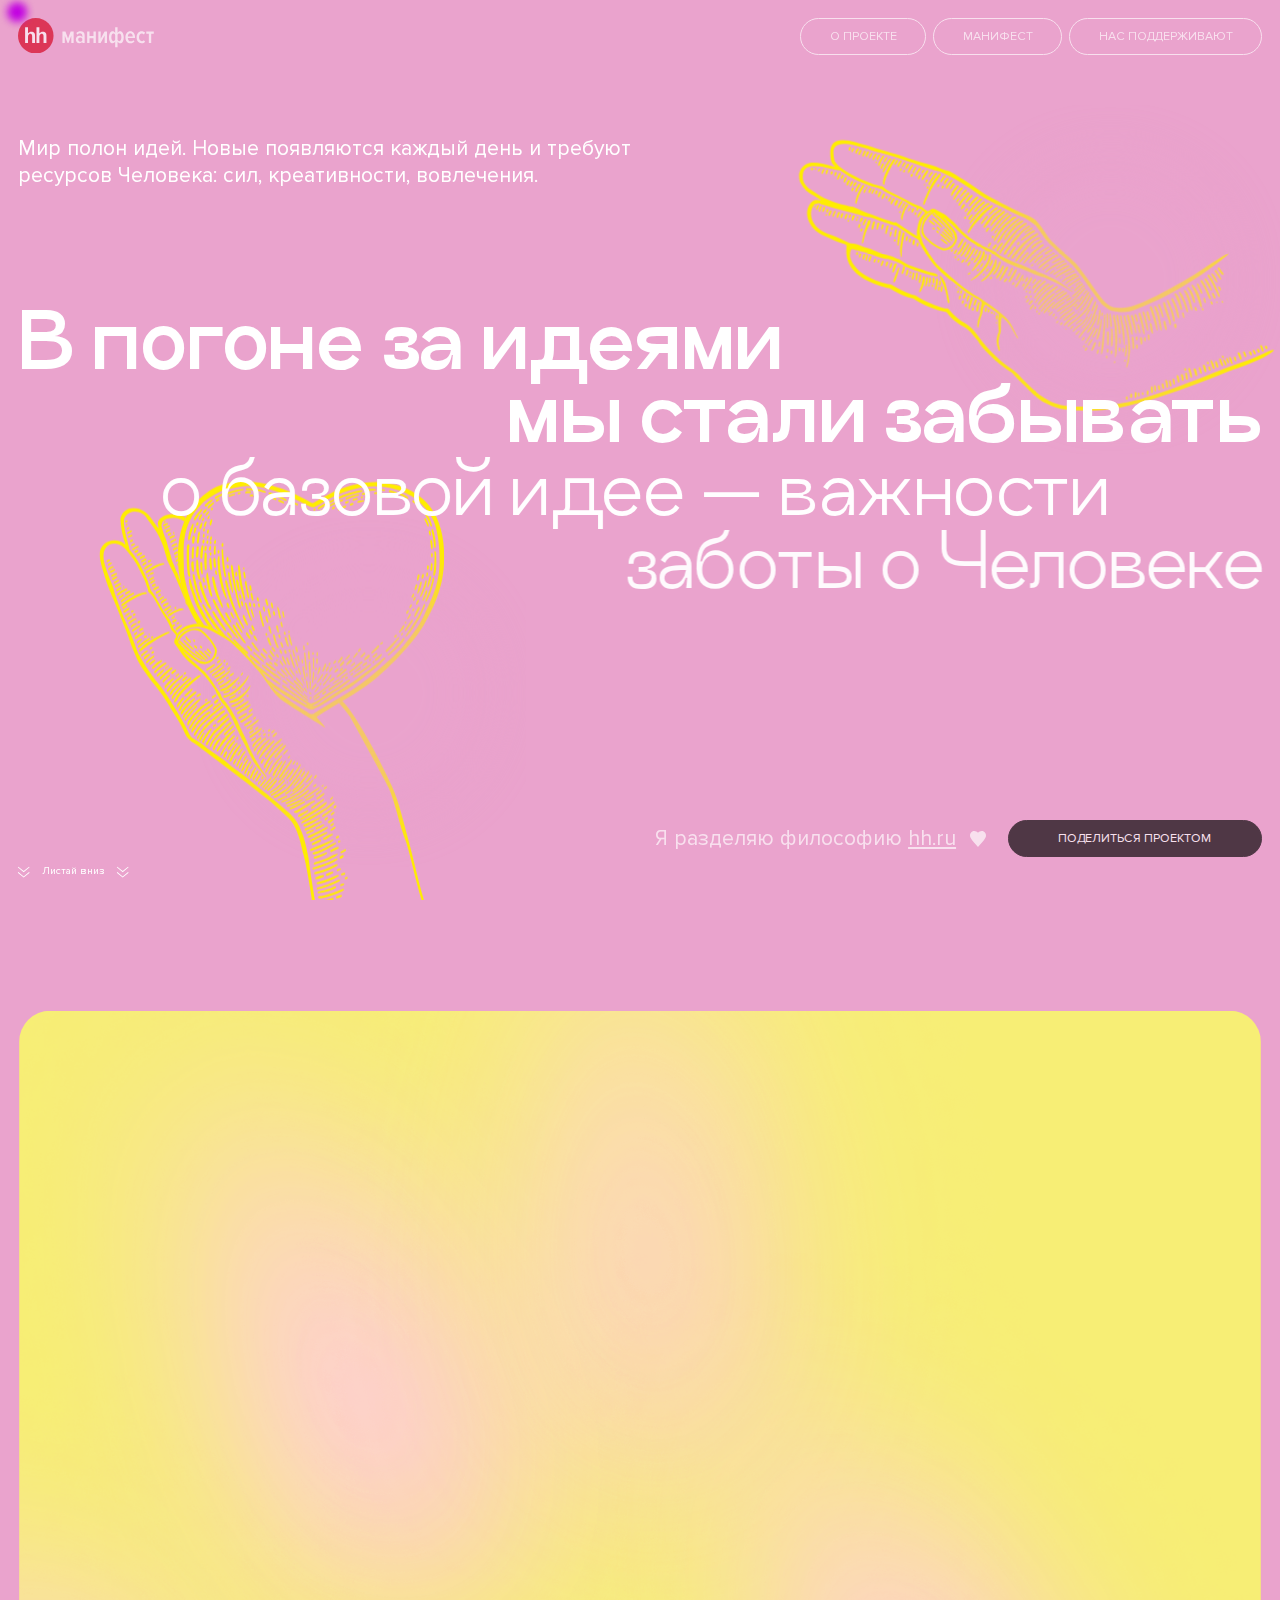
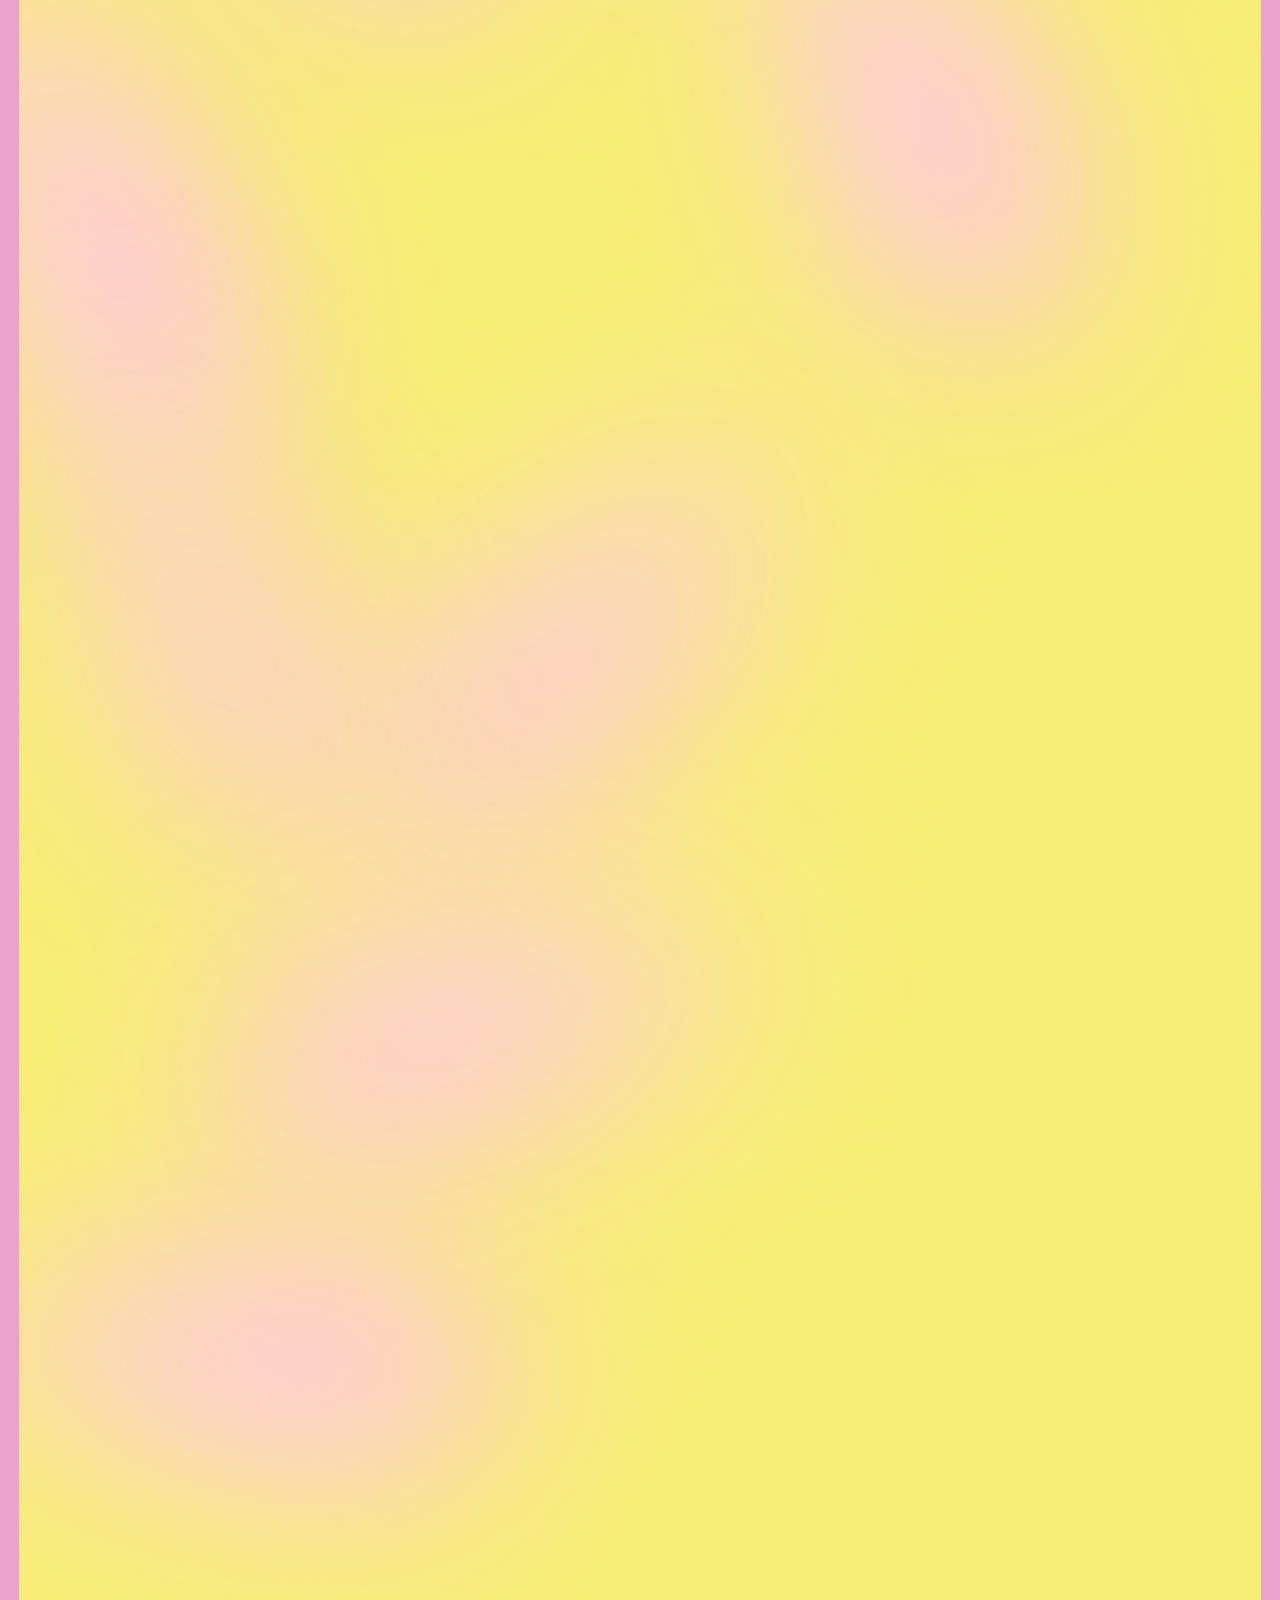
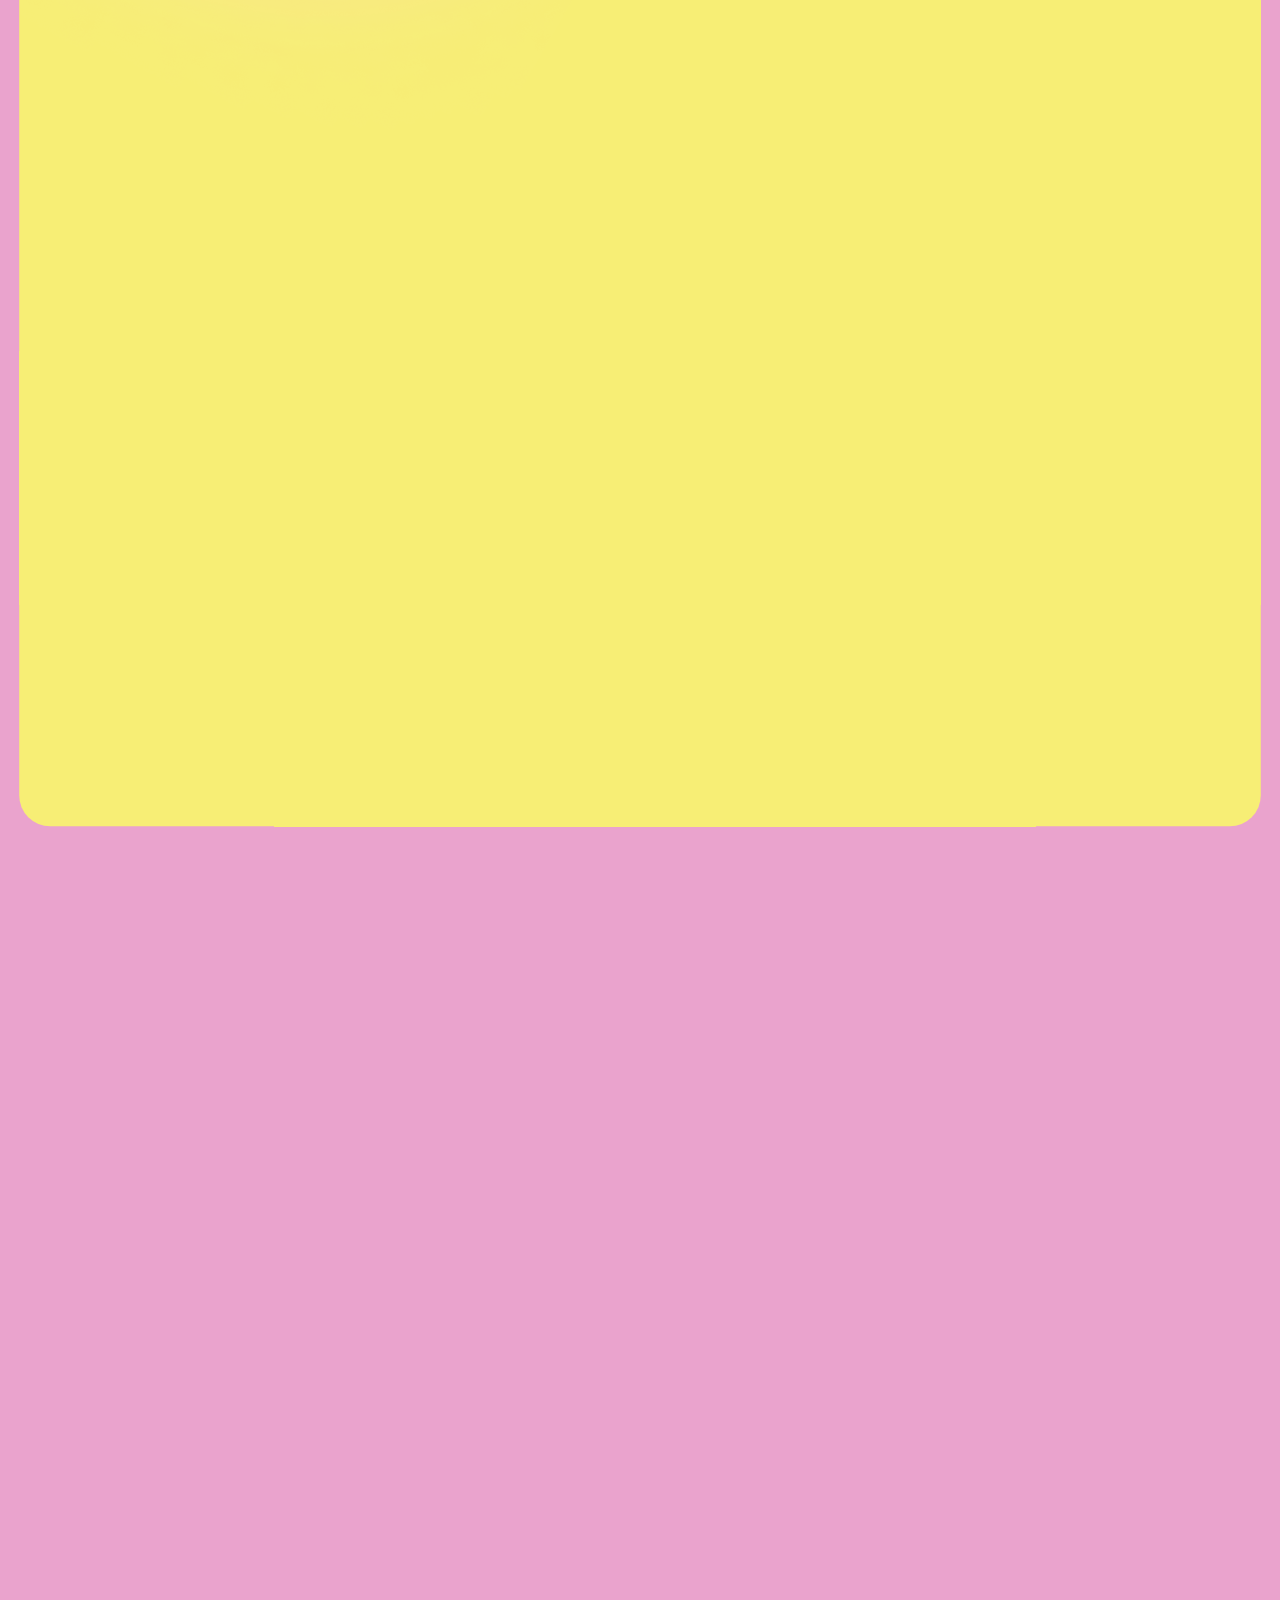
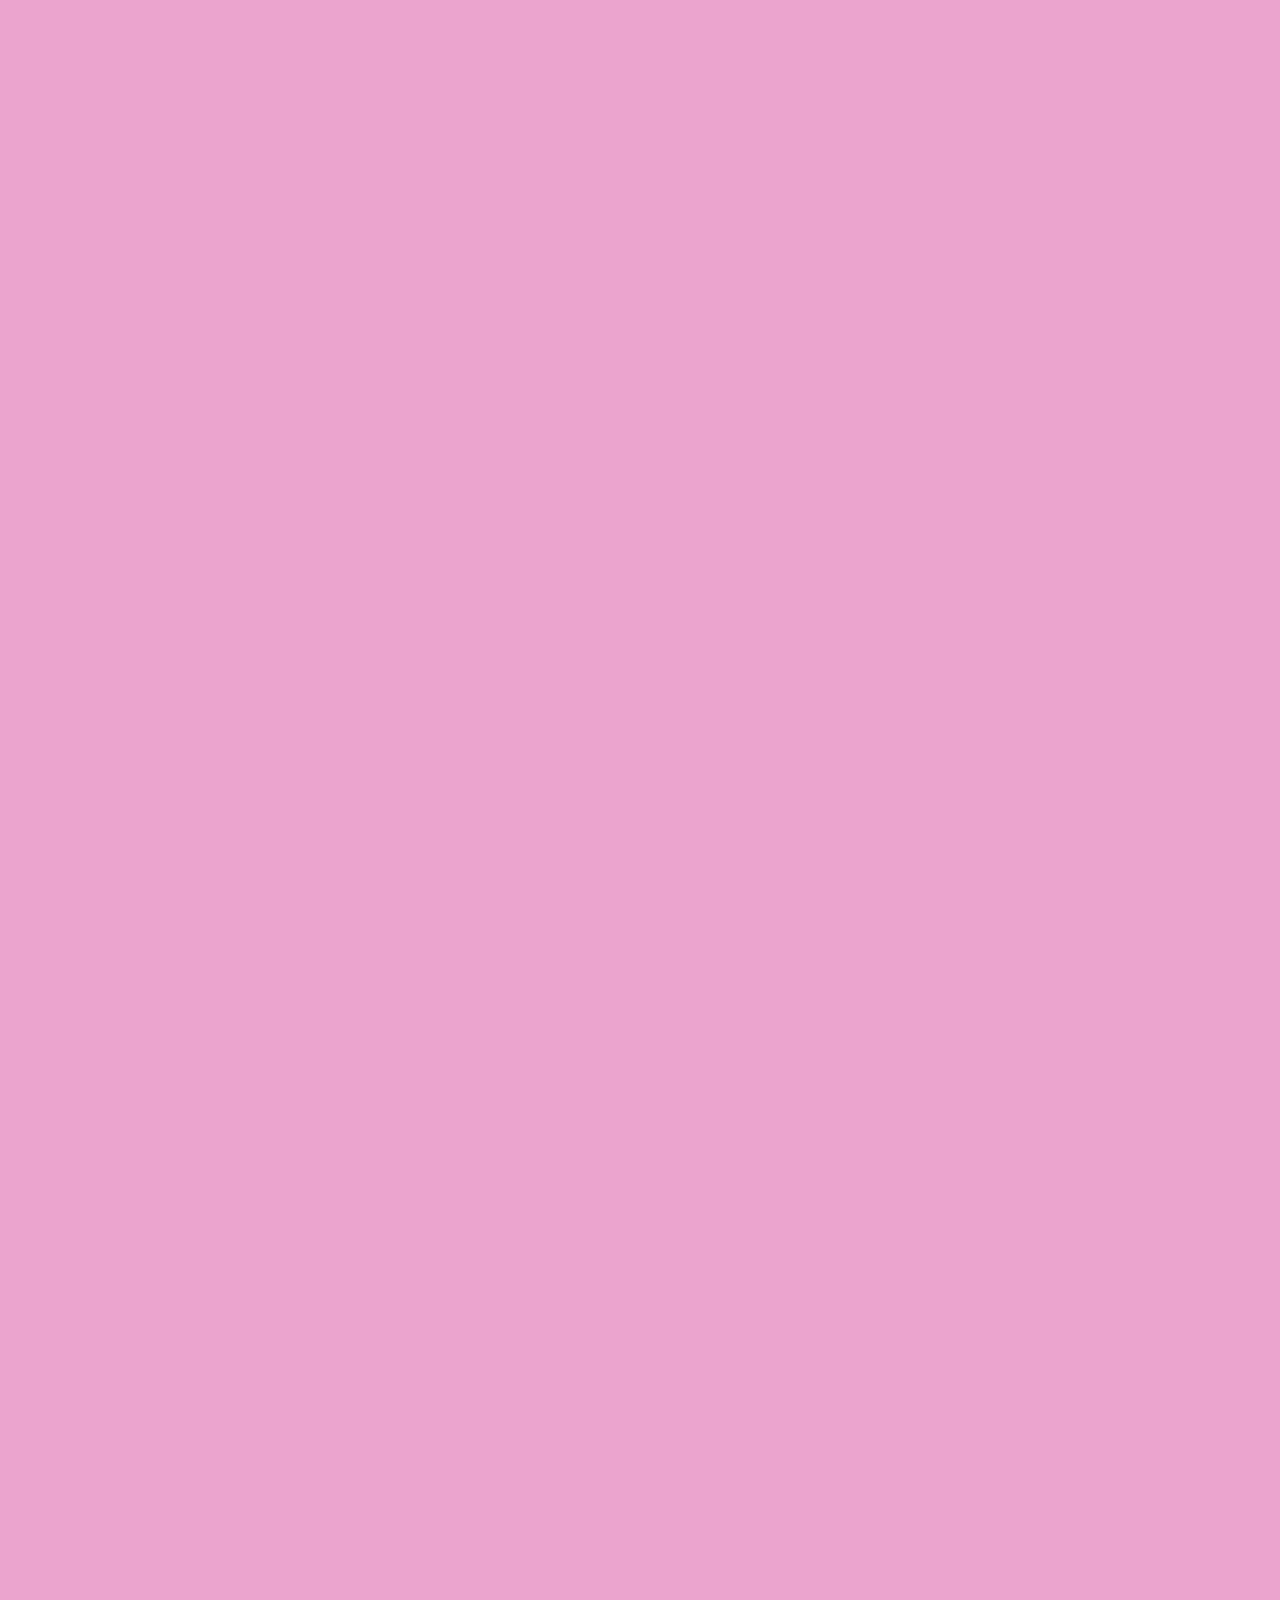
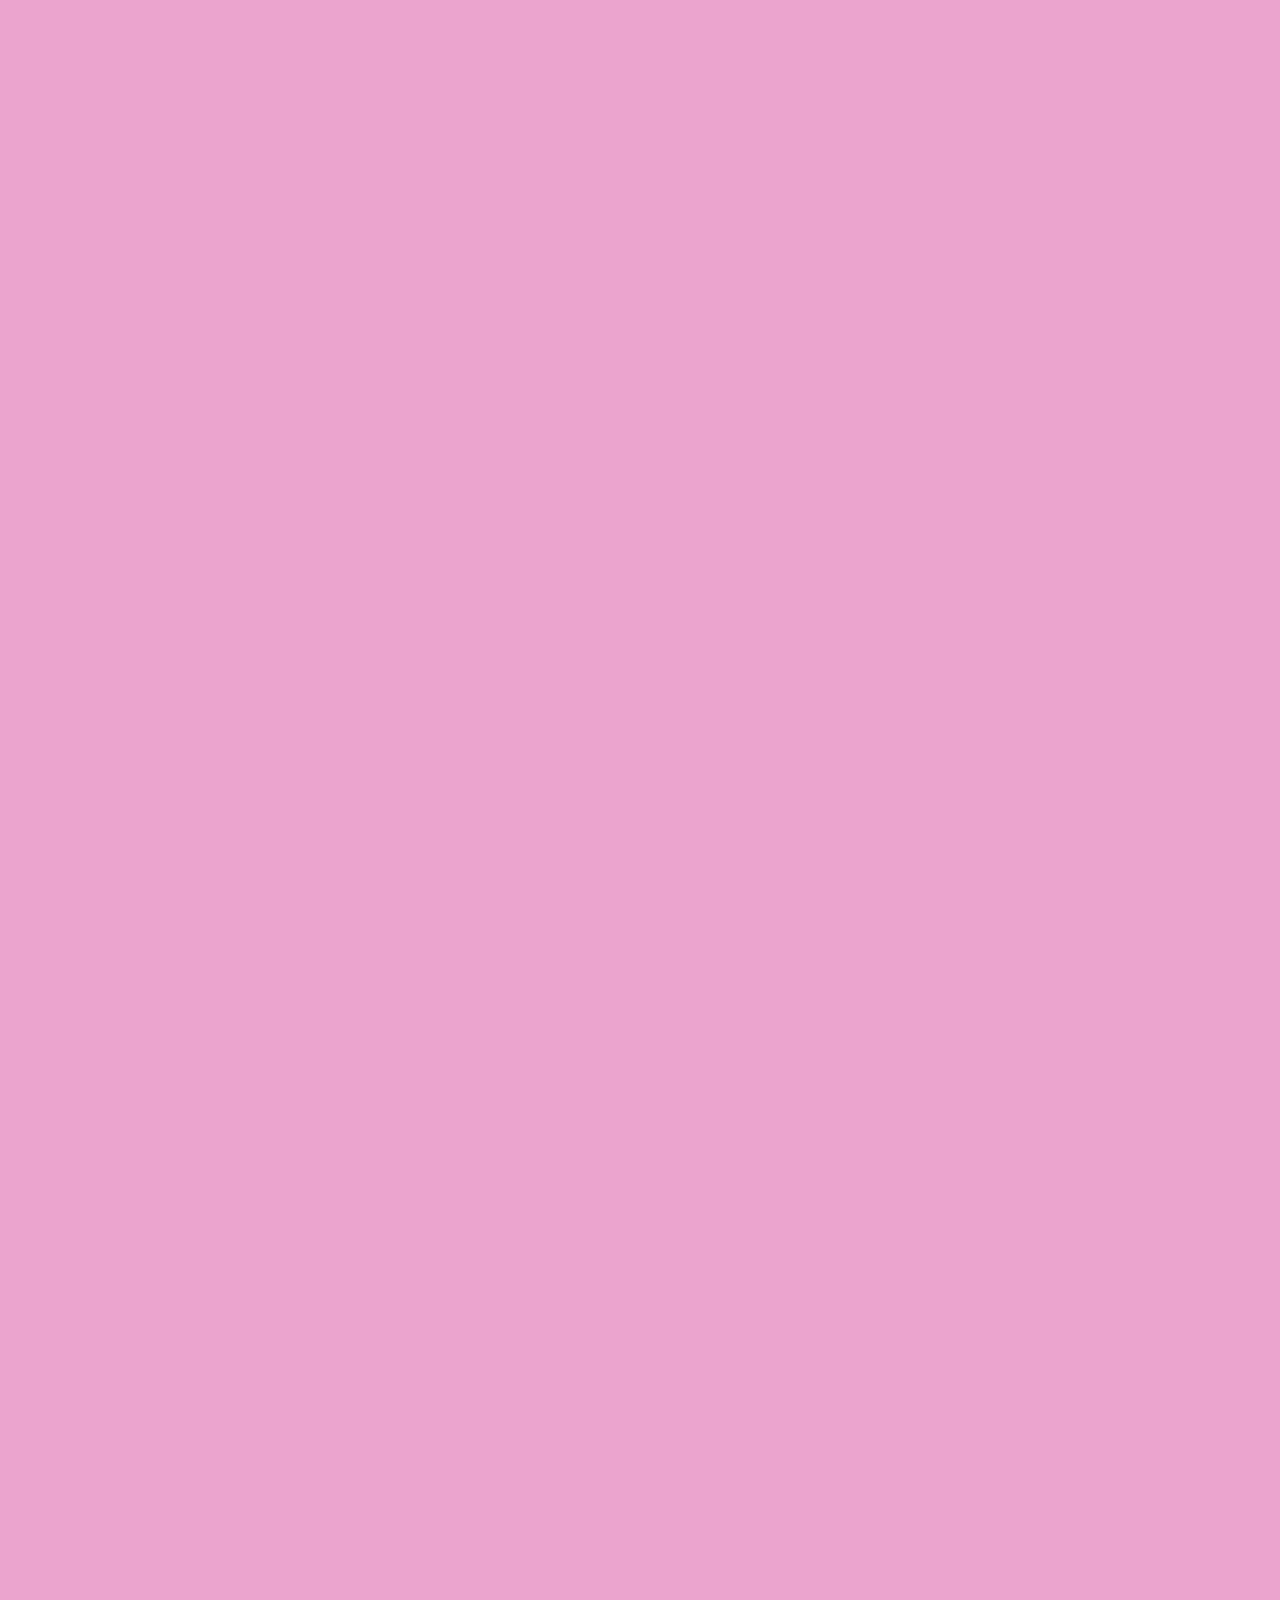
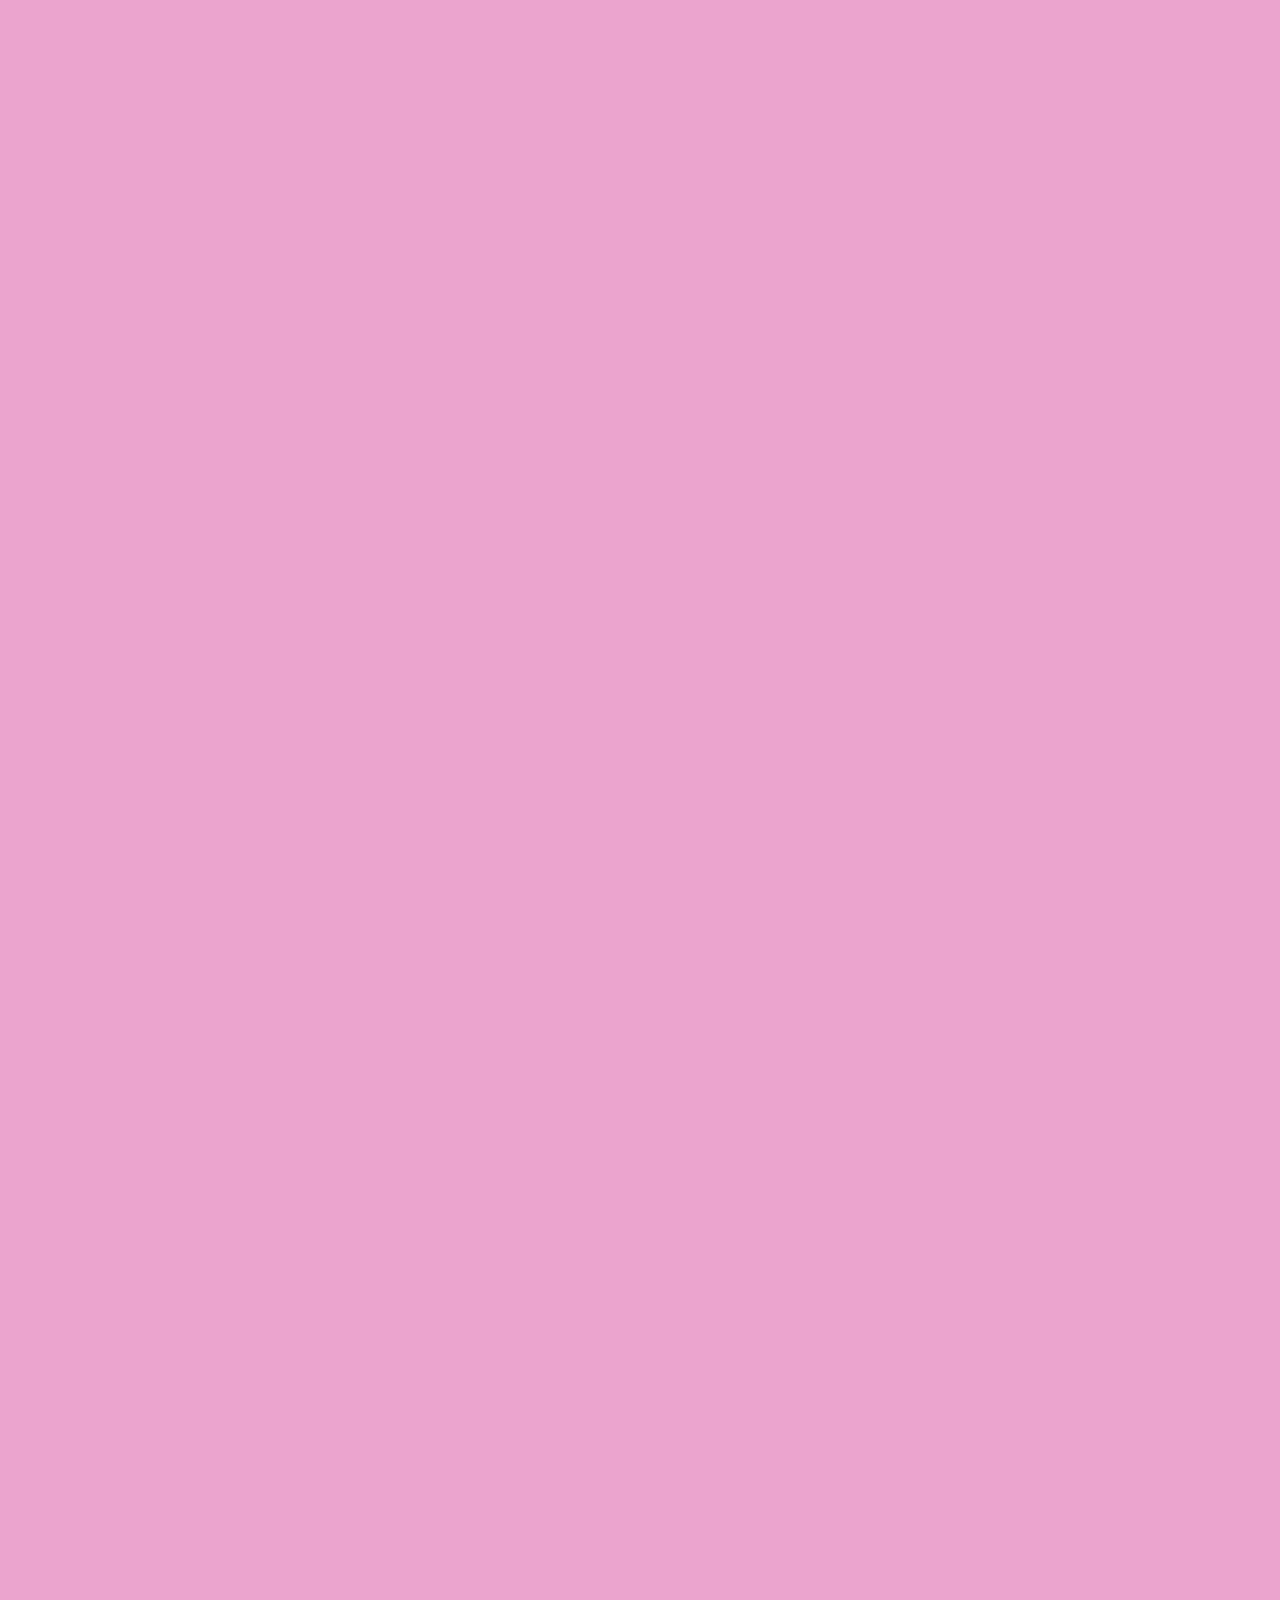
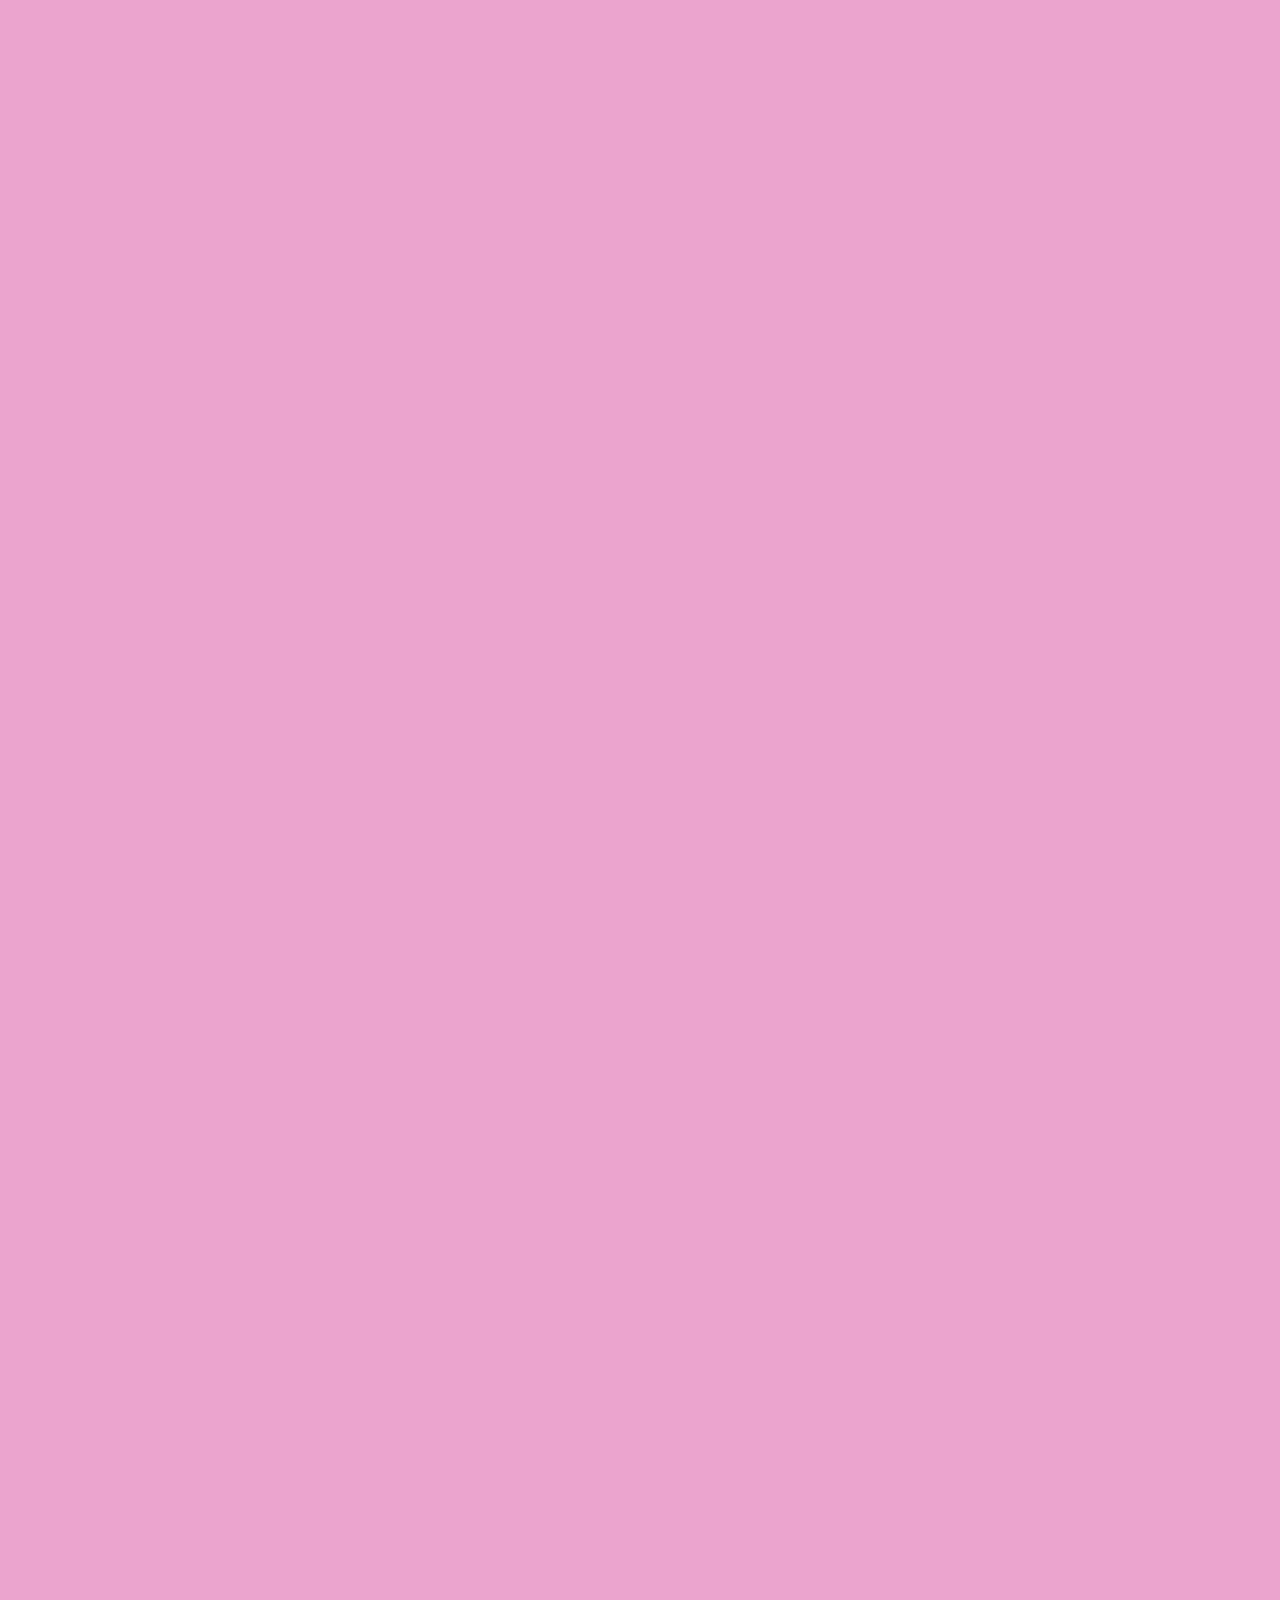
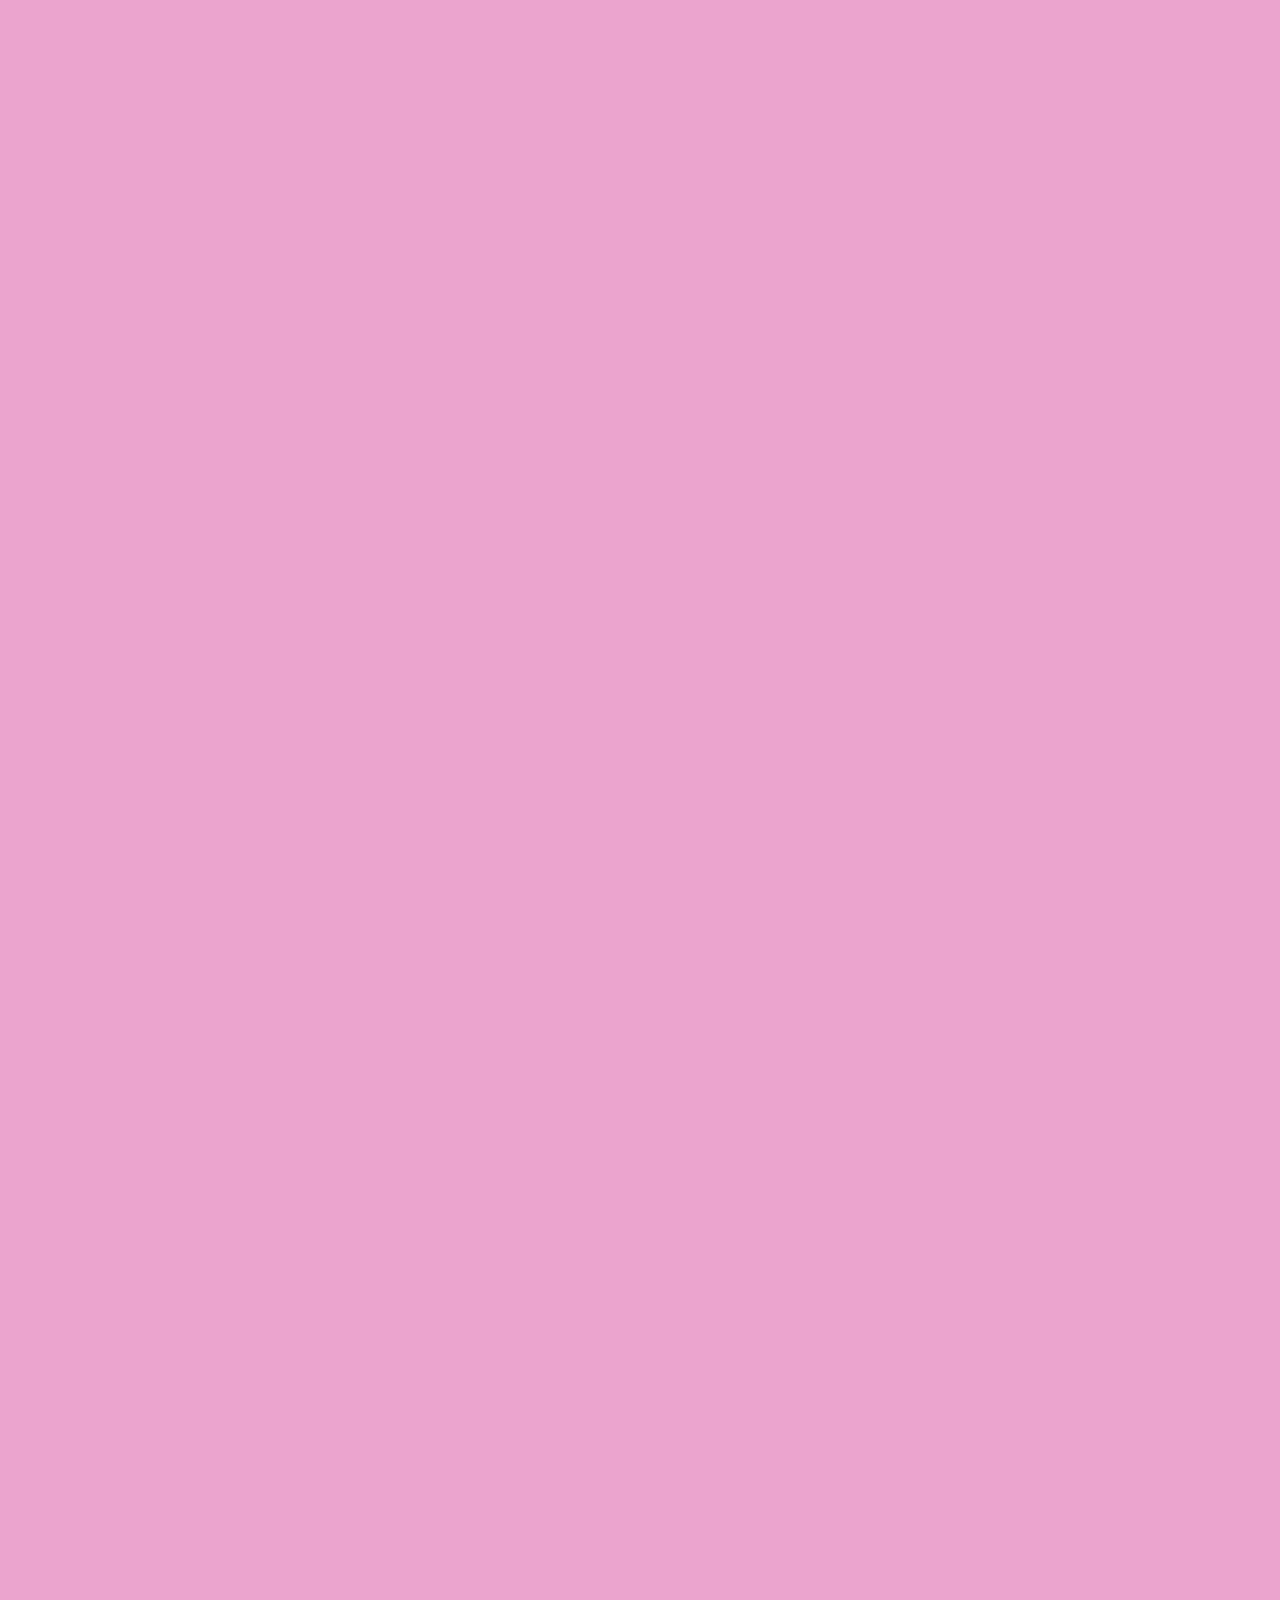
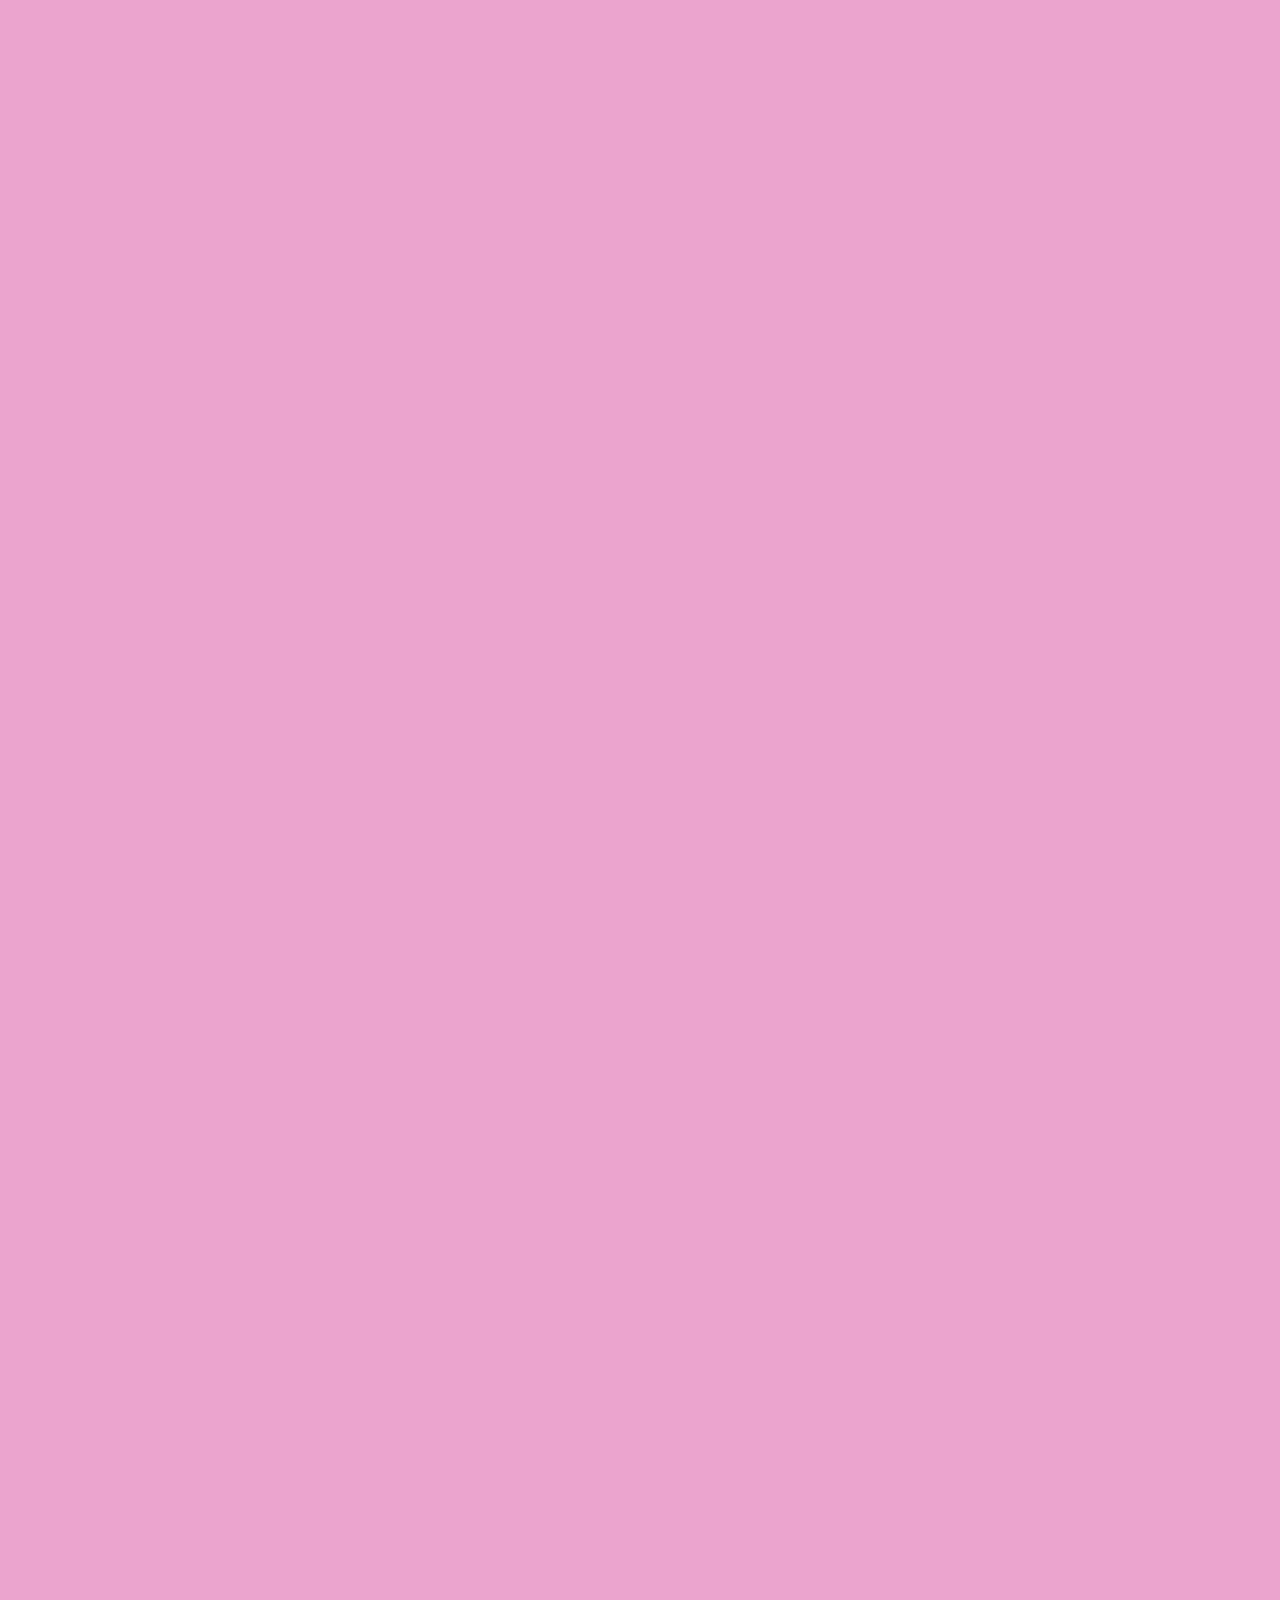
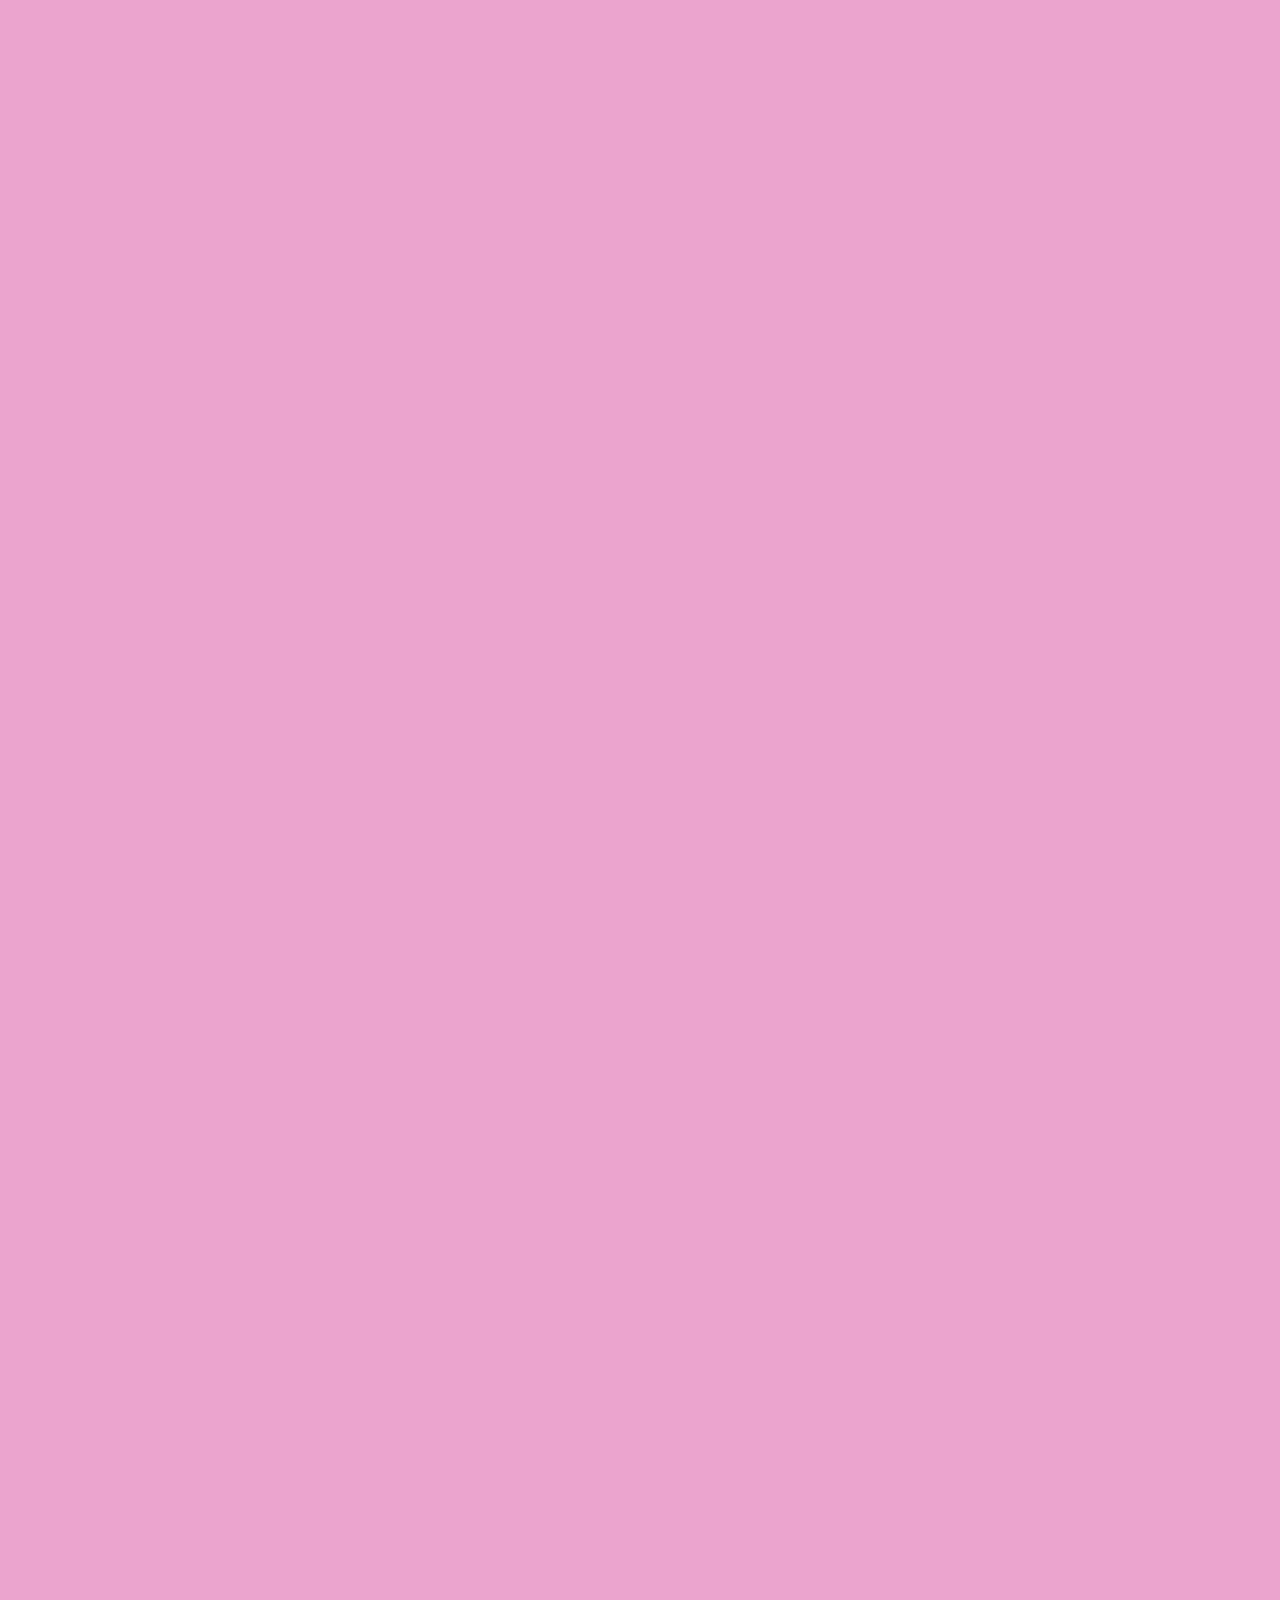
==== commit 78404eda: "metric add" ====
--- a/index.html
+++ b/index.html
@@ -117,11 +117,6 @@
   <script src="/js/init.js"></script>
   <link href="images/favicon.png" rel="shortcut icon" type="image/x-icon">
   <link href="images/webclip.png" rel="apple-touch-icon">
-  <style>
-    .loader {
-      display: block;
-    }
-  </style>
 </head>
 
 <body class="base">
@@ -168,15 +163,17 @@
             <nav class="nav__menu">
               <ul role="list" class="nav__menu-list w-list-unstyled">
                 <li class="nav__menu-item">
-                  <a href="#project" data-scroll="close" class="nav__menu-link"><span class="nav__menu-text">О
+                  <a href="#project" data-scroll="close" data-metric="1" class="nav__menu-link"><span
+                      class="nav__menu-text">О
                       проекте</span></a>
                 </li>
                 <li class="nav__menu-item">
-                  <a href="manifest-page.html" data-scroll="close" class="nav__menu-link"><span
+                  <a href="manifest-page.html" data-metric="2" data-scroll="close" class="nav__menu-link"><span
                       class="nav__menu-text">Манифест</span></a>
                 </li>
                 <li class="nav__menu-item nav__menu-item--last">
-                  <a data-scroll="close" href="partners.html" class="nav__menu-link"><span class="nav__menu-text">Нас
+                  <a data-scroll="close" data-metric="3" href="partners.html" class="nav__menu-link"><span
+                      class="nav__menu-text">Нас
                       поддерживают</span></a>
                 </li>
               </ul>
@@ -412,7 +409,7 @@
                 <p id="w-node-f697b6a6-6b93-378a-4bbc-e41e8b123dbe-29f89d70" class="p3 text-color-op-50 fade-in">
                   *Результат совместного исследования hh.ru и health tech компании AIBY, проведенного в 2022 году среди
                   1 250 работающих жителей Российской Федерации старше 18 лет.<br><br>
-                  <a href="https://tass.ru/obschestvo/14631483"
+                  <a data-metric="4" href="https://tass.ru/obschestvo/14631483"
                     target="_blank">https://tass.ru/obschestvo/14631483</a><br>
                 </p>
               </div>
@@ -508,7 +505,8 @@
                             </path>
                           </svg></div>
                       </div>
-                      <div data-scroll="open" data-w-id="93c4c587-375f-930b-3e4d-8e7d02aae351" class="btn btn--black">
+                      <div data-metric="5" data-scroll="open" data-w-id="93c4c587-375f-930b-3e4d-8e7d02aae351"
+                        class="btn btn--black">
                         <div class="nav__text"><span>прочитать инструкцию</span></div>
                       </div>
                     </div>
@@ -691,7 +689,7 @@
       </section>
       <div nav-color="dark" data-w-id="37ab3e08-b573-007c-2984-73e1854c7c95" class="manifest__sharing">
         <div class="manifest__sharing-wrapper">
-          <a data-scroll="open" data-w-id="1985b783-afa5-c192-89ca-a722697a27eb" href="#"
+          <a data-metric="42" data-scroll="open" data-w-id="1985b783-afa5-c192-89ca-a722697a27eb" href="#"
             class="manifest__sharing-btn w-inline-block">
             <div class="manifest__sharing-text">поделиться манифестом</div>
           </a>
@@ -714,7 +712,7 @@
       <div class="nav-manifest__wrapper">
         <div id="w-node-_4a13bc14-0f69-5d57-de9f-f9a42410f248-29f89d70" class="nav-manifest__wrapper-container">
           <div id="w-node-_4f7caf86-bd56-7de8-167a-dafddbbc1073-29f89d70" class="nav-manifest__wrapper-nav">
-            <a href="#manifest-human" id="btnTo" class="nav-manifest__menu-link w-inline-block">
+            <a data-metric="33" href="#manifest-human" id="btnTo" class="nav-manifest__menu-link w-inline-block">
               <div class="nav-manifest__menu-text">
                 <div class="manifest-nav__text">1. Человек — часть природы</div>
                 <div class="nav-manifest__menu-img-mask"><img src="images/manifest-line__03.svg" loading="lazy" alt=""
@@ -722,7 +720,7 @@
                     class="nav-manifest__menu-img is-desk"></div>
               </div>
             </a>
-            <a href="#manifest-resource" class="nav-manifest__menu-link w-inline-block">
+            <a data-metric="34" href="#manifest-resource" class="nav-manifest__menu-link w-inline-block">
               <div class="nav-manifest__menu-text">
                 <div class="manifest-nav__text">2. Источники ресурсов</div>
                 <div class="nav-manifest__menu-img-mask"><img src="images/line-link.svg" loading="lazy" alt=""
@@ -730,7 +728,7 @@
                     class="nav-manifest__menu-img is-desk"></div>
               </div>
             </a>
-            <a href="#manifest-resource-share" class="nav-manifest__menu-link w-inline-block">
+            <a data-metric="35" href="#manifest-resource-share" class="nav-manifest__menu-link w-inline-block">
               <div class="nav-manifest__menu-text">
                 <div class="manifest-nav__text">3. Ресурс-шеринг</div>
                 <div class="nav-manifest__menu-img-mask"><img src="images/manifest-line__03.svg" loading="lazy" alt=""
@@ -738,7 +736,7 @@
                     class="nav-manifest__menu-img is-desk"></div>
               </div>
             </a>
-            <a href="#manifest-global" class="nav-manifest__menu-link w-inline-block">
+            <a data-metric="36" href="#manifest-global" class="nav-manifest__menu-link w-inline-block">
               <div class="nav-manifest__menu-text">
                 <div class="manifest-nav__text">4. Глобальное охладевание</div>
                 <div class="nav-manifest__menu-img-mask"><img src="images/manifest-line__02.svg" loading="lazy" alt=""
@@ -746,7 +744,7 @@
                     class="nav-manifest__menu-img is-desk"></div>
               </div>
             </a>
-            <a href="#manifest-working" class="nav-manifest__menu-link w-inline-block">
+            <a data-metric="37" href="#manifest-working" class="nav-manifest__menu-link w-inline-block">
               <div class="nav-manifest__menu-text">
                 <div class="manifest-nav__text">5. Рабочая атмосфера</div>
                 <div class="nav-manifest__menu-img-mask"><img src="images/manifest-line__01.svg" loading="lazy" alt=""
@@ -754,7 +752,7 @@
                     class="nav-manifest__menu-img is-desk"></div>
               </div>
             </a>
-            <a href="#manifest-human-working" class="nav-manifest__menu-link w-inline-block">
+            <a data-metric="38" href="#manifest-human-working" class="nav-manifest__menu-link w-inline-block">
               <div class="nav-manifest__menu-text">
                 <div class="manifest-nav__text">6. Человек Работой Горящий</div>
                 <div class="nav-manifest__menu-img-mask"><img src="images/line-link.svg" loading="lazy" alt=""
@@ -762,7 +760,8 @@
                     class="nav-manifest__menu-img is-desk"></div>
               </div>
             </a>
-            <a href="#manifest-environmental-protection" class="nav-manifest__menu-link w-inline-block">
+            <a data-metric="39" href="#manifest-environmental-protection"
+              class="nav-manifest__menu-link w-inline-block">
               <div class="nav-manifest__menu-text">
                 <div class="manifest-nav__text">7. Охрана среды</div>
                 <div class="nav-manifest__menu-img-mask"><img src="images/manifest-line__03.svg" loading="lazy" alt=""
@@ -770,7 +769,7 @@
                     class="nav-manifest__menu-img is-desk"></div>
               </div>
             </a>
-            <a href="#manifest-garbage-collection" class="nav-manifest__menu-link w-inline-block">
+            <a data-metric="40" href="#manifest-garbage-collection" class="nav-manifest__menu-link w-inline-block">
               <div class="nav-manifest__menu-text">
                 <div class="manifest-nav__text">8. Уборка мусора</div>
                 <div class="nav-manifest__menu-img-mask"><img src="images/manifest-line__02.svg" loading="lazy" alt=""
@@ -778,7 +777,7 @@
                     class="nav-manifest__menu-img is-desk"></div>
               </div>
             </a>
-            <a href="#manifest-love-for-human"
+            <a data-metric="41" href="#manifest-love-for-human"
               class="nav-manifest__menu-link nav-manifest__menu-link--last w-inline-block">
               <div class="nav-manifest__menu-text">
                 <div class="manifest-nav__text">9. Любовь к Человеку</div>
@@ -848,8 +847,8 @@
                 clip-rule="evenodd"></path>
             </svg></div>
         </div>
-        <a data-scroll="open" data-w-id="c0832dc3-e100-841b-a49e-b6298ac36562" href="#" class="btn btn--blue"><span
-            class="nav__text">поделиться цитатой</span></a>
+        <a data-metric="6" data-scroll="open" data-w-id="c0832dc3-e100-841b-a49e-b6298ac36562" href="#"
+          class="btn btn--blue"><span class="nav__t ext">поделиться цитатой</span></a>
       </div>
       <div class="manifest__share-control-item is-2">
         <div class="manifes__down">
@@ -862,8 +861,8 @@
                 clip-rule="evenodd"></path>
             </svg></div>
         </div>
-        <a data-scroll="open" data-w-id="5e609bda-6f12-c2d1-e8e2-8eebf2ab7fd3" href="#" class="btn btn--blue"><span
-            class="nav__text">поделиться цитатой</span></a>
+        <a data-metric="7" data-scroll="open" data-w-id="5e609bda-6f12-c2d1-e8e2-8eebf2ab7fd3" href="#"
+          class="btn btn--blue"><span class="nav__text">поделиться цитатой</span></a>
       </div>
       <div class="manifest__share-control-item is-3">
         <div class="manifes__down">
@@ -876,8 +875,8 @@
                 clip-rule="evenodd"></path>
             </svg></div>
         </div>
-        <a data-scroll="open" data-w-id="a5a25d0e-a5d9-9a6d-b78a-e95553d5639f" href="#" class="btn btn--blue"><span
-            class="nav__text">поделиться цитатой</span></a>
+        <a data-metric="8" data-scroll="open" data-w-id="a5a25d0e-a5d9-9a6d-b78a-e95553d5639f" href="#"
+          class="btn btn--blue"><span class="nav__text">поделиться цитатой</span></a>
       </div>
       <div class="manifest__share-control-item is-4">
         <div class="manifes__down">
@@ -890,8 +889,8 @@
                 clip-rule="evenodd"></path>
             </svg></div>
         </div>
-        <a data-scroll="open" data-w-id="358992ae-b2ee-62a0-9282-835e11288737" href="#" class="btn btn--blue"><span
-            class="nav__text">поделиться цитатой</span></a>
+        <a data-metric="9" data-scroll="open" data-w-id="358992ae-b2ee-62a0-9282-835e11288737" href="#"
+          class="btn btn--blue"><span class="nav__text">поделиться цитатой</span></a>
       </div>
       <div class="manifest__share-control-item is-5">
         <div class="manifes__down">
@@ -904,8 +903,8 @@
                 clip-rule="evenodd"></path>
             </svg></div>
         </div>
-        <a data-scroll="open" data-w-id="25f3d5db-a6ca-3391-7c87-e023abae5171" href="#" class="btn btn--blue"><span
-            class="nav__text">поделиться цитатой</span></a>
+        <a data-metric="10" data-scroll="open" data-w-id="25f3d5db-a6ca-3391-7c87-e023abae5171" href="#"
+          class="btn btn--blue"><span class="nav__text">поделиться цитатой</span></a>
       </div>
       <div class="manifest__share-control-item is-6">
         <div class="manifes__down">
@@ -918,8 +917,8 @@
                 clip-rule="evenodd"></path>
             </svg></div>
         </div>
-        <a data-scroll="open" data-w-id="c26e6f88-d854-d7bd-3ec9-882f68d63f14" href="#" class="btn btn--blue"><span
-            class="nav__text">поделиться цитатой</span></a>
+        <a data-metric="11" data-scroll="open" data-w-id="c26e6f88-d854-d7bd-3ec9-882f68d63f14" href="#"
+          class="btn btn--blue"><span class="nav__text">поделиться цитатой</span></a>
       </div>
       <div class="manifest__share-control-item is-7">
         <div class="manifes__down">
@@ -932,8 +931,8 @@
                 clip-rule="evenodd"></path>
             </svg></div>
         </div>
-        <a data-scroll="open" data-w-id="c4704d97-5cb4-fb44-5c6f-33b4034ab5a3" href="#" class="btn btn--blue"><span
-            class="nav__text">поделиться цитатой</span></a>
+        <a data-metric="12" data-scroll="open" data-w-id="c4704d97-5cb4-fb44-5c6f-33b4034ab5a3" href="#"
+          class="btn btn--blue"><span class="nav__text">поделиться цитатой</span></a>
       </div>
       <div class="manifest__share-control-item is-8">
         <div class="manifes__down">
@@ -946,8 +945,8 @@
                 clip-rule="evenodd"></path>
             </svg></div>
         </div>
-        <a data-scroll="open" data-w-id="5235ff4c-8740-9e65-b7a4-1dea50e14310" href="#" class="btn btn--blue"><span
-            class="nav__text">поделиться цитатой</span></a>
+        <a data-metric="13" data-scroll="open" data-w-id="5235ff4c-8740-9e65-b7a4-1dea50e14310" href="#"
+          class="btn btn--blue"><span class="nav__text">поделиться цитатой</span></a>
       </div>
       <div class="manifest__share-control-item is-9">
         <div class="manifes__down">
@@ -960,8 +959,8 @@
                 clip-rule="evenodd"></path>
             </svg></div>
         </div>
-        <a data-scroll="open" data-w-id="5187e554-6fd5-023a-2e10-7d61fc003123" href="#"
-          class="btn btn--blue a2a_button_vk"><span class="nav__text">поделиться цитатой</span></a>
+        <a data-metric="14" data-scroll="open" data-w-id="5187e554-6fd5-023a-2e10-7d61fc003123" href="#"
+          class="btn btn--blue"><span class="nav__text">поделиться цитатой</span></a>
       </div>
     </div>
     <div style="display:none;opacity:0" class="modal__wrapper">
@@ -972,14 +971,14 @@
           data-a2a-title="Я разделяю философию hh.ru, а эту ценность — особенно. Переходите по ссылке, чтобы узнать, какой тезис из манифеста компании мне особенно откликается."
           data-url="#manifest-human" class="modal__social a2a_kit">
           <div class="p1">Поделиться:</div>
-          <a href="#" class="modal__social-link a2a_button_telegram w-inline-block">
+          <a data-metric="24" href="#" class="modal__social-link a2a_button_telegram w-inline-block">
             <div class="social-ico w-embed"><svg width="100%" height="100%" fill="none" viewbox="0 0 40 40">
                 <path fill="currentColor" fill-rule="evenodd"
                   d="M11.125 20.059c4.533-1.969 7.551-3.277 9.067-3.912 4.313-1.8 5.22-2.11 5.802-2.124.13 0 .415.026.609.182.155.13.194.298.22.427.026.13.052.402.026.609-.233 2.46-1.243 8.432-1.762 11.177-.22 1.166-.647 1.555-1.062 1.594-.906.077-1.593-.596-2.46-1.166-1.373-.894-2.138-1.45-3.472-2.332-1.541-1.01-.544-1.567.337-2.473.233-.233 4.21-3.86 4.287-4.184.013-.039.013-.194-.077-.272-.091-.078-.22-.052-.324-.026-.143.026-2.319 1.477-6.554 4.34-.622.427-1.179.634-1.684.62-.557-.012-1.619-.31-2.422-.569-.971-.31-1.748-.48-1.684-1.023.04-.285.428-.57 1.153-.868Z"
                   clip-rule="evenodd"></path>
               </svg></div>
           </a>
-          <a href="#" class="modal__social-link a2a_button_whatsapp w-inline-block">
+          <a data-metric="24" href="#" class="modal__social-link a2a_button_whatsapp w-inline-block">
             <div class="social-ico w-embed"><svg width="100%" height="100%" fill="none" viewbox="0 0 40 40">
                 <path fill="currentColor"
                   d="M10.994 30h-.373c-.612-.315-.724-.581-.54-1.245.356-1.285.702-2.574 1.067-3.857a.778.778 0 0 0-.053-.61c-.944-1.913-1.246-3.93-.89-6.028.915-5.375 6.028-8.997 11.458-8.132 4.472.711 7.99 4.497 8.308 8.995.213 3.014-.748 5.632-2.887 7.787-1.706 1.72-3.797 2.678-6.212 2.886a9.624 9.624 0 0 1-4.951-.857 1.01 1.01 0 0 0-.763-.069c-.733.212-1.478.382-2.214.58-.652.175-1.3.366-1.95.55Zm.925-1.915c1.088-.284 2.136-.541 3.174-.834a1.561 1.561 0 0 1 1.214.118c1.615.817 3.335 1.067 5.118.767 4.552-.767 7.619-5.045 6.884-9.578-.734-4.534-5.105-7.633-9.666-6.853-5.494.938-8.575 6.803-6.153 11.788.336.69.391 1.28.155 1.984-.283.842-.48 1.71-.726 2.608Z">
@@ -989,7 +988,8 @@
                 </path>
               </svg></div>
           </a>
-          <a href="https://vk.com/share.php?image=https://uploads-ssl.webflow.com/6448dec9200db773a5f89d6f/6463a03e3ec40614240a4fa3_share-vk-10.jpg&amp;title=Мне близка философия hh.ru. А этот тезис — особенно. Переходите по сcылке, чтобы отыскать то, что откликнется вам.&amp;url=https://manifest.hh.ru/#manifest-human"
+          <a data-metric="24"
+            href="https://vk.com/share.php?image=https://uploads-ssl.webflow.com/6448dec9200db773a5f89d6f/6463a03e3ec40614240a4fa3_share-vk-10.jpg&amp;title=Мне близка философия hh.ru. А этот тезис — особенно. Переходите по сcылке, чтобы отыскать то, что откликнется вам.&amp;url=https://manifest.hh.ru/#manifest-human"
             target="_blank" class="modal__social-link w-inline-block">
             <div class="social-ico w-embed"><svg width="100%" height="100%" fill="none" viewbox="0 0 40 40">
                 <path fill="currentColor"
@@ -1003,8 +1003,8 @@
             <p class="p3 m-p2">Также можете скачать постер в нужном формате для других социальных сетей, поставить его
               на заставку компьютера или телефона, а ещё — распечатать и повесить в офисе.</p>
           </div>
-          <a href="https://drive.google.com/drive/u/1/folders/1En3gyjARnvGS1Ca7f14eHQycTRDZO08h" target="_blank"
-            class="btn is-modal w-inline-block">
+          <a data-metric="15" href="https://drive.google.com/drive/u/1/folders/1En3gyjARnvGS1Ca7f14eHQycTRDZO08h"
+            target="_blank" class="btn is-modal w-inline-block">
             <div class="nav__text">скачать постер</div>
             <div class="ico-24 is-modal w-embed"><svg width="100%" height="100%" fill="none" viewbox="0 0 24 24">
                 <path fill="currentColor"
@@ -1034,14 +1034,14 @@
           data-a2a-title="Я разделяю философию hh.ru, а эту ценность — особенно. Переходите по ссылке, чтобы узнать, какой тезис из манифеста компании мне особенно откликается."
           class="modal__social a2a_kit">
           <div class="p1">Поделиться:</div>
-          <a href="#" class="modal__social-link a2a_button_telegram w-inline-block">
+          <a data-metric="25" href="#" class="modal__social-link a2a_button_telegram w-inline-block">
             <div class="social-ico w-embed"><svg width="100%" height="100%" fill="none" viewbox="0 0 40 40">
                 <path fill="currentColor" fill-rule="evenodd"
                   d="M11.125 20.059c4.533-1.969 7.551-3.277 9.067-3.912 4.313-1.8 5.22-2.11 5.802-2.124.13 0 .415.026.609.182.155.13.194.298.22.427.026.13.052.402.026.609-.233 2.46-1.243 8.432-1.762 11.177-.22 1.166-.647 1.555-1.062 1.594-.906.077-1.593-.596-2.46-1.166-1.373-.894-2.138-1.45-3.472-2.332-1.541-1.01-.544-1.567.337-2.473.233-.233 4.21-3.86 4.287-4.184.013-.039.013-.194-.077-.272-.091-.078-.22-.052-.324-.026-.143.026-2.319 1.477-6.554 4.34-.622.427-1.179.634-1.684.62-.557-.012-1.619-.31-2.422-.569-.971-.31-1.748-.48-1.684-1.023.04-.285.428-.57 1.153-.868Z"
                   clip-rule="evenodd"></path>
               </svg></div>
           </a>
-          <a href="#" class="modal__social-link a2a_button_whatsapp w-inline-block">
+          <a data-metric="25" href="#" class="modal__social-link a2a_button_whatsapp w-inline-block">
             <div class="social-ico w-embed"><svg width="100%" height="100%" fill="none" viewbox="0 0 40 40">
                 <path fill="currentColor"
                   d="M10.994 30h-.373c-.612-.315-.724-.581-.54-1.245.356-1.285.702-2.574 1.067-3.857a.778.778 0 0 0-.053-.61c-.944-1.913-1.246-3.93-.89-6.028.915-5.375 6.028-8.997 11.458-8.132 4.472.711 7.99 4.497 8.308 8.995.213 3.014-.748 5.632-2.887 7.787-1.706 1.72-3.797 2.678-6.212 2.886a9.624 9.624 0 0 1-4.951-.857 1.01 1.01 0 0 0-.763-.069c-.733.212-1.478.382-2.214.58-.652.175-1.3.366-1.95.55Zm.925-1.915c1.088-.284 2.136-.541 3.174-.834a1.561 1.561 0 0 1 1.214.118c1.615.817 3.335 1.067 5.118.767 4.552-.767 7.619-5.045 6.884-9.578-.734-4.534-5.105-7.633-9.666-6.853-5.494.938-8.575 6.803-6.153 11.788.336.69.391 1.28.155 1.984-.283.842-.48 1.71-.726 2.608Z">
@@ -1051,7 +1051,8 @@
                 </path>
               </svg></div>
           </a>
-          <a href="https://vk.com/share.php?image=https://uploads-ssl.webflow.com/6448dec9200db773a5f89d6f/6463a03e12edca6979011ee3_share-vk-09.jpg&amp;title=Мне близка философия hh.ru. А этот тезис — особенно. Переходите по сcылке, чтобы отыскать то, что откликнется вам.&amp;url=https://manifest.hh.ru/#manifest-resource"
+          <a data-metric="25"
+            href="https://vk.com/share.php?image=https://uploads-ssl.webflow.com/6448dec9200db773a5f89d6f/6463a03e12edca6979011ee3_share-vk-09.jpg&amp;title=Мне близка философия hh.ru. А этот тезис — особенно. Переходите по сcылке, чтобы отыскать то, что откликнется вам.&amp;url=https://manifest.hh.ru/#manifest-resource"
             target="_blank" class="modal__social-link w-inline-block">
             <div class="social-ico w-embed"><svg width="100%" height="100%" fill="none" viewbox="0 0 40 40">
                 <path fill="currentColor"
@@ -1065,8 +1066,8 @@
             <p class="p3 m-p2">Также можете скачать постер в нужном формате для других социальных сетей, поставить его
               на заставку компьютера или телефона, а ещё — распечатать и повесить в офисе.</p>
           </div>
-          <a href="https://drive.google.com/drive/u/1/folders/1qNmKr-gpclmp-9F0QZ7WDhFDr7-eqq7s" target="_blank"
-            class="btn is-modal w-inline-block">
+          <a data-metric="16" href="https://drive.google.com/drive/u/1/folders/1qNmKr-gpclmp-9F0QZ7WDhFDr7-eqq7s"
+            target="_blank" class="btn is-modal w-inline-block">
             <div class="nav__text">скачать постер</div>
             <div class="ico-24 is-modal w-embed"><svg width="100%" height="100%" fill="none" viewbox="0 0 24 24">
                 <path fill="currentColor"
@@ -1096,14 +1097,14 @@
           data-a2a-title="Я разделяю философию hh.ru, а эту ценность — особенно. Переходите по ссылке, чтобы узнать, какой тезис из манифеста компании мне особенно откликается."
           class="modal__social a2a_kit">
           <div class="p1">Поделиться:</div>
-          <a href="#" class="modal__social-link a2a_button_telegram w-inline-block">
+          <a data-metric="26" href="#" class="modal__social-link a2a_button_telegram w-inline-block">
             <div class="social-ico w-embed"><svg width="100%" height="100%" fill="none" viewbox="0 0 40 40">
                 <path fill="currentColor" fill-rule="evenodd"
                   d="M11.125 20.059c4.533-1.969 7.551-3.277 9.067-3.912 4.313-1.8 5.22-2.11 5.802-2.124.13 0 .415.026.609.182.155.13.194.298.22.427.026.13.052.402.026.609-.233 2.46-1.243 8.432-1.762 11.177-.22 1.166-.647 1.555-1.062 1.594-.906.077-1.593-.596-2.46-1.166-1.373-.894-2.138-1.45-3.472-2.332-1.541-1.01-.544-1.567.337-2.473.233-.233 4.21-3.86 4.287-4.184.013-.039.013-.194-.077-.272-.091-.078-.22-.052-.324-.026-.143.026-2.319 1.477-6.554 4.34-.622.427-1.179.634-1.684.62-.557-.012-1.619-.31-2.422-.569-.971-.31-1.748-.48-1.684-1.023.04-.285.428-.57 1.153-.868Z"
                   clip-rule="evenodd"></path>
               </svg></div>
           </a>
-          <a href="#" class="modal__social-link a2a_button_whatsapp w-inline-block">
+          <a data-metric="26" href="#" class="modal__social-link a2a_button_whatsapp w-inline-block">
             <div class="social-ico w-embed"><svg width="100%" height="100%" fill="none" viewbox="0 0 40 40">
                 <path fill="currentColor"
                   d="M10.994 30h-.373c-.612-.315-.724-.581-.54-1.245.356-1.285.702-2.574 1.067-3.857a.778.778 0 0 0-.053-.61c-.944-1.913-1.246-3.93-.89-6.028.915-5.375 6.028-8.997 11.458-8.132 4.472.711 7.99 4.497 8.308 8.995.213 3.014-.748 5.632-2.887 7.787-1.706 1.72-3.797 2.678-6.212 2.886a9.624 9.624 0 0 1-4.951-.857 1.01 1.01 0 0 0-.763-.069c-.733.212-1.478.382-2.214.58-.652.175-1.3.366-1.95.55Zm.925-1.915c1.088-.284 2.136-.541 3.174-.834a1.561 1.561 0 0 1 1.214.118c1.615.817 3.335 1.067 5.118.767 4.552-.767 7.619-5.045 6.884-9.578-.734-4.534-5.105-7.633-9.666-6.853-5.494.938-8.575 6.803-6.153 11.788.336.69.391 1.28.155 1.984-.283.842-.48 1.71-.726 2.608Z">
@@ -1113,7 +1114,8 @@
                 </path>
               </svg></div>
           </a>
-          <a href="https://vk.com/share.php?image=https://uploads-ssl.webflow.com/6448dec9200db773a5f89d6f/6463a03ec0d420bb36f3c749_share-vk-08.jpg&amp;title=Мне близка философия hh.ru. А этот тезис — особенно. Переходите по сcылке, чтобы отыскать то, что откликнется вам.&amp;url=https://manifest.hh.ru/#manifest-resource-share"
+          <a data-metric="26"
+            href="https://vk.com/share.php?image=https://uploads-ssl.webflow.com/6448dec9200db773a5f89d6f/6463a03ec0d420bb36f3c749_share-vk-08.jpg&amp;title=Мне близка философия hh.ru. А этот тезис — особенно. Переходите по сcылке, чтобы отыскать то, что откликнется вам.&amp;url=https://manifest.hh.ru/#manifest-resource-share"
             target="_blank" class="modal__social-link w-inline-block">
             <div class="social-ico w-embed"><svg width="100%" height="100%" fill="none" viewbox="0 0 40 40">
                 <path fill="currentColor"
@@ -1127,8 +1129,8 @@
             <p class="p3 m-p2">Также можете скачать постер в нужном формате для других социальных сетей, поставить его
               на заставку компьютера или телефона, а ещё — распечатать и повесить в офисе.</p>
           </div>
-          <a href="https://drive.google.com/drive/u/1/folders/1J9g0yXgYYSG_jjADhMEkhSlRAMQ8wYFn" target="_blank"
-            class="btn is-modal w-inline-block">
+          <a data-metric="17" href="https://drive.google.com/drive/u/1/folders/1J9g0yXgYYSG_jjADhMEkhSlRAMQ8wYFn"
+            target="_blank" class="btn is-modal w-inline-block">
             <div class="nav__text">скачать постер</div>
             <div class="ico-24 is-modal w-embed"><svg width="100%" height="100%" fill="none" viewbox="0 0 24 24">
                 <path fill="currentColor"
@@ -1158,14 +1160,14 @@
           data-a2a-title="Я разделяю философию hh.ru, а эту ценность — особенно. Переходите по ссылке, чтобы узнать, какой тезис из манифеста компании мне особенно откликается."
           class="modal__social a2a_kit">
           <div class="p1">Поделиться:</div>
-          <a href="#" class="modal__social-link a2a_button_telegram w-inline-block">
+          <a data-metric="27" href="#" class="modal__social-link a2a_button_telegram w-inline-block">
             <div class="social-ico w-embed"><svg width="100%" height="100%" fill="none" viewbox="0 0 40 40">
                 <path fill="currentColor" fill-rule="evenodd"
                   d="M11.125 20.059c4.533-1.969 7.551-3.277 9.067-3.912 4.313-1.8 5.22-2.11 5.802-2.124.13 0 .415.026.609.182.155.13.194.298.22.427.026.13.052.402.026.609-.233 2.46-1.243 8.432-1.762 11.177-.22 1.166-.647 1.555-1.062 1.594-.906.077-1.593-.596-2.46-1.166-1.373-.894-2.138-1.45-3.472-2.332-1.541-1.01-.544-1.567.337-2.473.233-.233 4.21-3.86 4.287-4.184.013-.039.013-.194-.077-.272-.091-.078-.22-.052-.324-.026-.143.026-2.319 1.477-6.554 4.34-.622.427-1.179.634-1.684.62-.557-.012-1.619-.31-2.422-.569-.971-.31-1.748-.48-1.684-1.023.04-.285.428-.57 1.153-.868Z"
                   clip-rule="evenodd"></path>
               </svg></div>
           </a>
-          <a href="#" class="modal__social-link a2a_button_whatsapp w-inline-block">
+          <a data-metric="27" href="#" class="modal__social-link a2a_button_whatsapp w-inline-block">
             <div class="social-ico w-embed"><svg width="100%" height="100%" fill="none" viewbox="0 0 40 40">
                 <path fill="currentColor"
                   d="M10.994 30h-.373c-.612-.315-.724-.581-.54-1.245.356-1.285.702-2.574 1.067-3.857a.778.778 0 0 0-.053-.61c-.944-1.913-1.246-3.93-.89-6.028.915-5.375 6.028-8.997 11.458-8.132 4.472.711 7.99 4.497 8.308 8.995.213 3.014-.748 5.632-2.887 7.787-1.706 1.72-3.797 2.678-6.212 2.886a9.624 9.624 0 0 1-4.951-.857 1.01 1.01 0 0 0-.763-.069c-.733.212-1.478.382-2.214.58-.652.175-1.3.366-1.95.55Zm.925-1.915c1.088-.284 2.136-.541 3.174-.834a1.561 1.561 0 0 1 1.214.118c1.615.817 3.335 1.067 5.118.767 4.552-.767 7.619-5.045 6.884-9.578-.734-4.534-5.105-7.633-9.666-6.853-5.494.938-8.575 6.803-6.153 11.788.336.69.391 1.28.155 1.984-.283.842-.48 1.71-.726 2.608Z">
@@ -1175,7 +1177,8 @@
                 </path>
               </svg></div>
           </a>
-          <a href="https://vk.com/share.php?image=https://uploads-ssl.webflow.com/6448dec9200db773a5f89d6f/6463a03eafc684e4c28eeb62_share-vk-07.jpg&amp;title=Мне близка философия hh.ru. А этот тезис — особенно. Переходите по сcылке, чтобы отыскать то, что откликнется вам.&amp;url=https://manifest.hh.ru/#manifest-global"
+          <a data-metric="27"
+            href="https://vk.com/share.php?image=https://uploads-ssl.webflow.com/6448dec9200db773a5f89d6f/6463a03eafc684e4c28eeb62_share-vk-07.jpg&amp;title=Мне близка философия hh.ru. А этот тезис — особенно. Переходите по сcылке, чтобы отыскать то, что откликнется вам.&amp;url=https://manifest.hh.ru/#manifest-global"
             target="_blank" class="modal__social-link w-inline-block">
             <div class="social-ico w-embed"><svg width="100%" height="100%" fill="none" viewbox="0 0 40 40">
                 <path fill="currentColor"
@@ -1189,8 +1192,8 @@
             <p class="p3 m-p2">Также можете скачать постер в нужном формате для других социальных сетей, поставить его
               на заставку компьютера или телефона, а ещё — распечатать и повесить в офисе.</p>
           </div>
-          <a href="https://drive.google.com/drive/u/1/folders/1G-NMtr8zyeGhHVuYJws13BXJOnGR5DzF" target="_blank"
-            class="btn is-modal w-inline-block">
+          <a data-metric="18" href="https://drive.google.com/drive/u/1/folders/1G-NMtr8zyeGhHVuYJws13BXJOnGR5DzF"
+            target="_blank" class="btn is-modal w-inline-block">
             <div class="nav__text">скачать постер</div>
             <div class="ico-24 is-modal w-embed"><svg width="100%" height="100%" fill="none" viewbox="0 0 24 24">
                 <path fill="currentColor"
@@ -1220,14 +1223,14 @@
           data-a2a-title="Я разделяю философию hh.ru, а эту ценность — особенно. Переходите по ссылке, чтобы узнать, какой тезис из манифеста компании мне особенно откликается."
           class="modal__social a2a_kit">
           <div class="p1">Поделиться:</div>
-          <a href="#" class="modal__social-link a2a_button_telegram w-inline-block">
+          <a data-metric="28" href="#" class="modal__social-link a2a_button_telegram w-inline-block">
             <div class="social-ico w-embed"><svg width="100%" height="100%" fill="none" viewbox="0 0 40 40">
                 <path fill="currentColor" fill-rule="evenodd"
                   d="M11.125 20.059c4.533-1.969 7.551-3.277 9.067-3.912 4.313-1.8 5.22-2.11 5.802-2.124.13 0 .415.026.609.182.155.13.194.298.22.427.026.13.052.402.026.609-.233 2.46-1.243 8.432-1.762 11.177-.22 1.166-.647 1.555-1.062 1.594-.906.077-1.593-.596-2.46-1.166-1.373-.894-2.138-1.45-3.472-2.332-1.541-1.01-.544-1.567.337-2.473.233-.233 4.21-3.86 4.287-4.184.013-.039.013-.194-.077-.272-.091-.078-.22-.052-.324-.026-.143.026-2.319 1.477-6.554 4.34-.622.427-1.179.634-1.684.62-.557-.012-1.619-.31-2.422-.569-.971-.31-1.748-.48-1.684-1.023.04-.285.428-.57 1.153-.868Z"
                   clip-rule="evenodd"></path>
               </svg></div>
           </a>
-          <a href="#" class="modal__social-link a2a_button_whatsapp w-inline-block">
+          <a data-metric="28" href="#" class="modal__social-link a2a_button_whatsapp w-inline-block">
             <div class="social-ico w-embed"><svg width="100%" height="100%" fill="none" viewbox="0 0 40 40">
                 <path fill="currentColor"
                   d="M10.994 30h-.373c-.612-.315-.724-.581-.54-1.245.356-1.285.702-2.574 1.067-3.857a.778.778 0 0 0-.053-.61c-.944-1.913-1.246-3.93-.89-6.028.915-5.375 6.028-8.997 11.458-8.132 4.472.711 7.99 4.497 8.308 8.995.213 3.014-.748 5.632-2.887 7.787-1.706 1.72-3.797 2.678-6.212 2.886a9.624 9.624 0 0 1-4.951-.857 1.01 1.01 0 0 0-.763-.069c-.733.212-1.478.382-2.214.58-.652.175-1.3.366-1.95.55Zm.925-1.915c1.088-.284 2.136-.541 3.174-.834a1.561 1.561 0 0 1 1.214.118c1.615.817 3.335 1.067 5.118.767 4.552-.767 7.619-5.045 6.884-9.578-.734-4.534-5.105-7.633-9.666-6.853-5.494.938-8.575 6.803-6.153 11.788.336.69.391 1.28.155 1.984-.283.842-.48 1.71-.726 2.608Z">
@@ -1237,7 +1240,8 @@
                 </path>
               </svg></div>
           </a>
-          <a href="https://vk.com/share.php?image=https://uploads-ssl.webflow.com/6448dec9200db773a5f89d6f/6463a03e445ca153d2c1bb06_share-vk-06.jpg&amp;title=Мне близка философия hh.ru. А этот тезис — особенно. Переходите по сcылке, чтобы отыскать то, что откликнется вам.&amp;url=https://manifest.hh.ru/#manifest-working"
+          <a data-metric="28"
+            href="https://vk.com/share.php?image=https://uploads-ssl.webflow.com/6448dec9200db773a5f89d6f/6463a03e445ca153d2c1bb06_share-vk-06.jpg&amp;title=Мне близка философия hh.ru. А этот тезис — особенно. Переходите по сcылке, чтобы отыскать то, что откликнется вам.&amp;url=https://manifest.hh.ru/#manifest-working"
             target="_blank" class="modal__social-link w-inline-block">
             <div class="social-ico w-embed"><svg width="100%" height="100%" fill="none" viewbox="0 0 40 40">
                 <path fill="currentColor"
@@ -1251,8 +1255,8 @@
             <p class="p3 m-p2">Также можете скачать постер в нужном формате для других социальных сетей, поставить его
               на заставку компьютера или телефона, а ещё — распечатать и повесить в офисе.</p>
           </div>
-          <a href="https://drive.google.com/drive/u/1/folders/1mFwxKZhIXtiQlUdfJ8aw1EMLCxMiBBeP" target="_blank"
-            class="btn is-modal w-inline-block">
+          <a data-metric="19" href="https://drive.google.com/drive/u/1/folders/1mFwxKZhIXtiQlUdfJ8aw1EMLCxMiBBeP"
+            target="_blank" class="btn is-modal w-inline-block">
             <div class="nav__text">скачать постер</div>
             <div class="ico-24 is-modal w-embed"><svg width="100%" height="100%" fill="none" viewbox="0 0 24 24">
                 <path fill="currentColor"
@@ -1282,14 +1286,14 @@
           data-a2a-title="Я разделяю философию hh.ru, а эту ценность — особенно. Переходите по ссылке, чтобы узнать, какой тезис из манифеста компании мне особенно откликается."
           class="modal__social a2a_kit">
           <div class="p1">Поделиться:</div>
-          <a href="#" class="modal__social-link a2a_button_telegram w-inline-block">
+          <a data-metric="29" href="#" class="modal__social-link a2a_button_telegram w-inline-block">
             <div class="social-ico w-embed"><svg width="100%" height="100%" fill="none" viewbox="0 0 40 40">
                 <path fill="currentColor" fill-rule="evenodd"
                   d="M11.125 20.059c4.533-1.969 7.551-3.277 9.067-3.912 4.313-1.8 5.22-2.11 5.802-2.124.13 0 .415.026.609.182.155.13.194.298.22.427.026.13.052.402.026.609-.233 2.46-1.243 8.432-1.762 11.177-.22 1.166-.647 1.555-1.062 1.594-.906.077-1.593-.596-2.46-1.166-1.373-.894-2.138-1.45-3.472-2.332-1.541-1.01-.544-1.567.337-2.473.233-.233 4.21-3.86 4.287-4.184.013-.039.013-.194-.077-.272-.091-.078-.22-.052-.324-.026-.143.026-2.319 1.477-6.554 4.34-.622.427-1.179.634-1.684.62-.557-.012-1.619-.31-2.422-.569-.971-.31-1.748-.48-1.684-1.023.04-.285.428-.57 1.153-.868Z"
                   clip-rule="evenodd"></path>
               </svg></div>
           </a>
-          <a href="#" class="modal__social-link a2a_button_whatsapp w-inline-block">
+          <a data-metric="29" href="#" class="modal__social-link a2a_button_whatsapp w-inline-block">
             <div class="social-ico w-embed"><svg width="100%" height="100%" fill="none" viewbox="0 0 40 40">
                 <path fill="currentColor"
                   d="M10.994 30h-.373c-.612-.315-.724-.581-.54-1.245.356-1.285.702-2.574 1.067-3.857a.778.778 0 0 0-.053-.61c-.944-1.913-1.246-3.93-.89-6.028.915-5.375 6.028-8.997 11.458-8.132 4.472.711 7.99 4.497 8.308 8.995.213 3.014-.748 5.632-2.887 7.787-1.706 1.72-3.797 2.678-6.212 2.886a9.624 9.624 0 0 1-4.951-.857 1.01 1.01 0 0 0-.763-.069c-.733.212-1.478.382-2.214.58-.652.175-1.3.366-1.95.55Zm.925-1.915c1.088-.284 2.136-.541 3.174-.834a1.561 1.561 0 0 1 1.214.118c1.615.817 3.335 1.067 5.118.767 4.552-.767 7.619-5.045 6.884-9.578-.734-4.534-5.105-7.633-9.666-6.853-5.494.938-8.575 6.803-6.153 11.788.336.69.391 1.28.155 1.984-.283.842-.48 1.71-.726 2.608Z">
@@ -1299,7 +1303,8 @@
                 </path>
               </svg></div>
           </a>
-          <a href="https://vk.com/share.php?image=https://uploads-ssl.webflow.com/6448dec9200db773a5f89d6f/6463a03eefb70084176506d1_share-vk-05.jpg&amp;title=Мне близка философия hh.ru. А этот тезис — особенно. Переходите по сcылке, чтобы отыскать то, что откликнется вам.&amp;url=https://manifest.hh.ru/#manifest-human-working"
+          <a data-metric="29"
+            href="https://vk.com/share.php?image=https://uploads-ssl.webflow.com/6448dec9200db773a5f89d6f/6463a03eefb70084176506d1_share-vk-05.jpg&amp;title=Мне близка философия hh.ru. А этот тезис — особенно. Переходите по сcылке, чтобы отыскать то, что откликнется вам.&amp;url=https://manifest.hh.ru/#manifest-human-working"
             target="_blank" class="modal__social-link w-inline-block">
             <div class="social-ico w-embed"><svg width="100%" height="100%" fill="none" viewbox="0 0 40 40">
                 <path fill="currentColor"
@@ -1313,8 +1318,8 @@
             <p class="p3 m-p2">Также можете скачать постер в нужном формате для других социальных сетей, поставить его
               на заставку компьютера или телефона, а ещё — распечатать и повесить в офисе.</p>
           </div>
-          <a href="https://drive.google.com/drive/u/1/folders/1MfkFFW98qrc1THMi5umyWtPfpRGCtawJ" target="_blank"
-            class="btn is-modal w-inline-block">
+          <a data-metric="20" href="https://drive.google.com/drive/u/1/folders/1MfkFFW98qrc1THMi5umyWtPfpRGCtawJ"
+            target="_blank" class="btn is-modal w-inline-block">
             <div class="nav__text">скачать постер</div>
             <div class="ico-24 is-modal w-embed"><svg width="100%" height="100%" fill="none" viewbox="0 0 24 24">
                 <path fill="currentColor"
@@ -1344,14 +1349,14 @@
           data-a2a-title="Я разделяю философию hh.ru, а эту ценность — особенно. Переходите по ссылке, чтобы узнать, какой тезис из манифеста компании мне особенно откликается."
           class="modal__social a2a_kit">
           <div class="p1">Поделиться:</div>
-          <a href="#" class="modal__social-link a2a_button_telegram w-inline-block">
+          <a data-metric="30" href="#" class="modal__social-link a2a_button_telegram w-inline-block">
             <div class="social-ico w-embed"><svg width="100%" height="100%" fill="none" viewbox="0 0 40 40">
                 <path fill="currentColor" fill-rule="evenodd"
                   d="M11.125 20.059c4.533-1.969 7.551-3.277 9.067-3.912 4.313-1.8 5.22-2.11 5.802-2.124.13 0 .415.026.609.182.155.13.194.298.22.427.026.13.052.402.026.609-.233 2.46-1.243 8.432-1.762 11.177-.22 1.166-.647 1.555-1.062 1.594-.906.077-1.593-.596-2.46-1.166-1.373-.894-2.138-1.45-3.472-2.332-1.541-1.01-.544-1.567.337-2.473.233-.233 4.21-3.86 4.287-4.184.013-.039.013-.194-.077-.272-.091-.078-.22-.052-.324-.026-.143.026-2.319 1.477-6.554 4.34-.622.427-1.179.634-1.684.62-.557-.012-1.619-.31-2.422-.569-.971-.31-1.748-.48-1.684-1.023.04-.285.428-.57 1.153-.868Z"
                   clip-rule="evenodd"></path>
               </svg></div>
           </a>
-          <a href="#" class="modal__social-link a2a_button_whatsapp w-inline-block">
+          <a data-metric="30" href="#" class="modal__social-link a2a_button_whatsapp w-inline-block">
             <div class="social-ico w-embed"><svg width="100%" height="100%" fill="none" viewbox="0 0 40 40">
                 <path fill="currentColor"
                   d="M10.994 30h-.373c-.612-.315-.724-.581-.54-1.245.356-1.285.702-2.574 1.067-3.857a.778.778 0 0 0-.053-.61c-.944-1.913-1.246-3.93-.89-6.028.915-5.375 6.028-8.997 11.458-8.132 4.472.711 7.99 4.497 8.308 8.995.213 3.014-.748 5.632-2.887 7.787-1.706 1.72-3.797 2.678-6.212 2.886a9.624 9.624 0 0 1-4.951-.857 1.01 1.01 0 0 0-.763-.069c-.733.212-1.478.382-2.214.58-.652.175-1.3.366-1.95.55Zm.925-1.915c1.088-.284 2.136-.541 3.174-.834a1.561 1.561 0 0 1 1.214.118c1.615.817 3.335 1.067 5.118.767 4.552-.767 7.619-5.045 6.884-9.578-.734-4.534-5.105-7.633-9.666-6.853-5.494.938-8.575 6.803-6.153 11.788.336.69.391 1.28.155 1.984-.283.842-.48 1.71-.726 2.608Z">
@@ -1361,7 +1366,8 @@
                 </path>
               </svg></div>
           </a>
-          <a href="https://vk.com/share.php?image=https://uploads-ssl.webflow.com/6448dec9200db773a5f89d6f/6463a03ef4aee354cf033749_share-vk-04.jpg&amp;title=Мне близка философия hh.ru. А этот тезис — особенно. Переходите по сcылке, чтобы отыскать то, что откликнется вам.&amp;url=https://manifest.hh.ru/#manifest-environmental-protection"
+          <a data-metric="30"
+            href="https://vk.com/share.php?image=https://uploads-ssl.webflow.com/6448dec9200db773a5f89d6f/6463a03ef4aee354cf033749_share-vk-04.jpg&amp;title=Мне близка философия hh.ru. А этот тезис — особенно. Переходите по сcылке, чтобы отыскать то, что откликнется вам.&amp;url=https://manifest.hh.ru/#manifest-environmental-protection"
             target="_blank" class="modal__social-link w-inline-block">
             <div class="social-ico w-embed"><svg width="100%" height="100%" fill="none" viewbox="0 0 40 40">
                 <path fill="currentColor"
@@ -1375,8 +1381,8 @@
             <p class="p3 m-p2">Также можете скачать постер в нужном формате для других социальных сетей, поставить его
               на заставку компьютера или телефона, а ещё — распечатать и повесить в офисе.</p>
           </div>
-          <a href="https://drive.google.com/drive/u/1/folders/1wwdNMbmnnDXT0M21lzqYVV31eqoGboXu" target="_blank"
-            class="btn is-modal w-inline-block">
+          <a data-metric="21" href="https://drive.google.com/drive/u/1/folders/1wwdNMbmnnDXT0M21lzqYVV31eqoGboXu"
+            target="_blank" class="btn is-modal w-inline-block">
             <div class="nav__text">скачать постер</div>
             <div class="ico-24 is-modal w-embed"><svg width="100%" height="100%" fill="none" viewbox="0 0 24 24">
                 <path fill="currentColor"
@@ -1406,14 +1412,14 @@
           data-a2a-title="Я разделяю философию hh.ru, а эту ценность — особенно. Переходите по ссылке, чтобы узнать, какой тезис из манифеста компании мне особенно откликается."
           class="modal__social a2a_kit">
           <div class="p1">Поделиться:</div>
-          <a href="#" class="modal__social-link a2a_button_telegram w-inline-block">
+          <a data-metric="31" href="#" class="modal__social-link a2a_button_telegram w-inline-block">
             <div class="social-ico w-embed"><svg width="100%" height="100%" fill="none" viewbox="0 0 40 40">
                 <path fill="currentColor" fill-rule="evenodd"
                   d="M11.125 20.059c4.533-1.969 7.551-3.277 9.067-3.912 4.313-1.8 5.22-2.11 5.802-2.124.13 0 .415.026.609.182.155.13.194.298.22.427.026.13.052.402.026.609-.233 2.46-1.243 8.432-1.762 11.177-.22 1.166-.647 1.555-1.062 1.594-.906.077-1.593-.596-2.46-1.166-1.373-.894-2.138-1.45-3.472-2.332-1.541-1.01-.544-1.567.337-2.473.233-.233 4.21-3.86 4.287-4.184.013-.039.013-.194-.077-.272-.091-.078-.22-.052-.324-.026-.143.026-2.319 1.477-6.554 4.34-.622.427-1.179.634-1.684.62-.557-.012-1.619-.31-2.422-.569-.971-.31-1.748-.48-1.684-1.023.04-.285.428-.57 1.153-.868Z"
                   clip-rule="evenodd"></path>
               </svg></div>
           </a>
-          <a href="#" class="modal__social-link a2a_button_whatsapp w-inline-block">
+          <a data-metric="31" href="#" class="modal__social-link a2a_button_whatsapp w-inline-block">
             <div class="social-ico w-embed"><svg width="100%" height="100%" fill="none" viewbox="0 0 40 40">
                 <path fill="currentColor"
                   d="M10.994 30h-.373c-.612-.315-.724-.581-.54-1.245.356-1.285.702-2.574 1.067-3.857a.778.778 0 0 0-.053-.61c-.944-1.913-1.246-3.93-.89-6.028.915-5.375 6.028-8.997 11.458-8.132 4.472.711 7.99 4.497 8.308 8.995.213 3.014-.748 5.632-2.887 7.787-1.706 1.72-3.797 2.678-6.212 2.886a9.624 9.624 0 0 1-4.951-.857 1.01 1.01 0 0 0-.763-.069c-.733.212-1.478.382-2.214.58-.652.175-1.3.366-1.95.55Zm.925-1.915c1.088-.284 2.136-.541 3.174-.834a1.561 1.561 0 0 1 1.214.118c1.615.817 3.335 1.067 5.118.767 4.552-.767 7.619-5.045 6.884-9.578-.734-4.534-5.105-7.633-9.666-6.853-5.494.938-8.575 6.803-6.153 11.788.336.69.391 1.28.155 1.984-.283.842-.48 1.71-.726 2.608Z">
@@ -1423,7 +1429,8 @@
                 </path>
               </svg></div>
           </a>
-          <a href="https://vk.com/share.php?image=https://uploads-ssl.webflow.com/6448dec9200db773a5f89d6f/6463a03d3ec40614240a4f46_share-vk-03.jpg&amp;title=Мне близка философия hh.ru. А этот тезис — особенно. Переходите по сcылке, чтобы отыскать то, что откликнется вам.&amp;url=https://manifest.hh.ru/#manifest-garbage-collection"
+          <a data-metric="31"
+            href="https://vk.com/share.php?image=https://uploads-ssl.webflow.com/6448dec9200db773a5f89d6f/6463a03d3ec40614240a4f46_share-vk-03.jpg&amp;title=Мне близка философия hh.ru. А этот тезис — особенно. Переходите по сcылке, чтобы отыскать то, что откликнется вам.&amp;url=https://manifest.hh.ru/#manifest-garbage-collection"
             target="_blank" class="modal__social-link w-inline-block">
             <div class="social-ico w-embed"><svg width="100%" height="100%" fill="none" viewbox="0 0 40 40">
                 <path fill="currentColor"
@@ -1437,8 +1444,8 @@
             <p class="p3 m-p2">Также можете скачать постер в нужном формате для других социальных сетей, поставить его
               на заставку компьютера или телефона, а ещё — распечатать и повесить в офисе.</p>
           </div>
-          <a href="https://drive.google.com/drive/u/1/folders/1Ze4Tke2rayR9eFZ0JcaKK0QaE7ltqmU7" target="_blank"
-            class="btn is-modal w-inline-block">
+          <a data-metric="22" href="https://drive.google.com/drive/u/1/folders/1Ze4Tke2rayR9eFZ0JcaKK0QaE7ltqmU7"
+            target="_blank" class="btn is-modal w-inline-block">
             <div class="nav__text">скачать постер</div>
             <div class="ico-24 is-modal w-embed"><svg width="100%" height="100%" fill="none" viewbox="0 0 24 24">
                 <path fill="currentColor"
@@ -1468,14 +1475,14 @@
           data-a2a-title="Я разделяю философию hh.ru, а эту ценность — особенно. Переходите по ссылке, чтобы узнать, какой тезис из манифеста компании мне особенно откликается."
           class="modal__social a2a_kit">
           <div class="p1">Поделиться:</div>
-          <a href="#" class="modal__social-link a2a_button_telegram w-inline-block">
+          <a data-metric="32" href="#" class="modal__social-link a2a_button_telegram w-inline-block">
             <div class="social-ico w-embed"><svg width="100%" height="100%" fill="none" viewbox="0 0 40 40">
                 <path fill="currentColor" fill-rule="evenodd"
                   d="M11.125 20.059c4.533-1.969 7.551-3.277 9.067-3.912 4.313-1.8 5.22-2.11 5.802-2.124.13 0 .415.026.609.182.155.13.194.298.22.427.026.13.052.402.026.609-.233 2.46-1.243 8.432-1.762 11.177-.22 1.166-.647 1.555-1.062 1.594-.906.077-1.593-.596-2.46-1.166-1.373-.894-2.138-1.45-3.472-2.332-1.541-1.01-.544-1.567.337-2.473.233-.233 4.21-3.86 4.287-4.184.013-.039.013-.194-.077-.272-.091-.078-.22-.052-.324-.026-.143.026-2.319 1.477-6.554 4.34-.622.427-1.179.634-1.684.62-.557-.012-1.619-.31-2.422-.569-.971-.31-1.748-.48-1.684-1.023.04-.285.428-.57 1.153-.868Z"
                   clip-rule="evenodd"></path>
               </svg></div>
           </a>
-          <a href="#" class="modal__social-link a2a_button_whatsapp w-inline-block">
+          <a data-metric="32" href="#" class="modal__social-link a2a_button_whatsapp w-inline-block">
             <div class="social-ico w-embed"><svg width="100%" height="100%" fill="none" viewbox="0 0 40 40">
                 <path fill="currentColor"
                   d="M10.994 30h-.373c-.612-.315-.724-.581-.54-1.245.356-1.285.702-2.574 1.067-3.857a.778.778 0 0 0-.053-.61c-.944-1.913-1.246-3.93-.89-6.028.915-5.375 6.028-8.997 11.458-8.132 4.472.711 7.99 4.497 8.308 8.995.213 3.014-.748 5.632-2.887 7.787-1.706 1.72-3.797 2.678-6.212 2.886a9.624 9.624 0 0 1-4.951-.857 1.01 1.01 0 0 0-.763-.069c-.733.212-1.478.382-2.214.58-.652.175-1.3.366-1.95.55Zm.925-1.915c1.088-.284 2.136-.541 3.174-.834a1.561 1.561 0 0 1 1.214.118c1.615.817 3.335 1.067 5.118.767 4.552-.767 7.619-5.045 6.884-9.578-.734-4.534-5.105-7.633-9.666-6.853-5.494.938-8.575 6.803-6.153 11.788.336.69.391 1.28.155 1.984-.283.842-.48 1.71-.726 2.608Z">
@@ -1485,7 +1492,8 @@
                 </path>
               </svg></div>
           </a>
-          <a href="https://vk.com/share.php?image=https://uploads-ssl.webflow.com/6448dec9200db773a5f89d6f/6463a03e3ba33269eac009db_share-vk-02.jpg&amp;title=Мне близка философия hh.ru. А этот тезис — особенно. Переходите по сcылке, чтобы отыскать то, что откликнется вам.&amp;url=https://manifest.hh.ru/#manifest-love-for-human"
+          <a data-metric="32"
+            href="https://vk.com/share.php?image=https://uploads-ssl.webflow.com/6448dec9200db773a5f89d6f/6463a03e3ba33269eac009db_share-vk-02.jpg&amp;title=Мне близка философия hh.ru. А этот тезис — особенно. Переходите по сcылке, чтобы отыскать то, что откликнется вам.&amp;url=https://manifest.hh.ru/#manifest-love-for-human"
             target="_blank" class="modal__social-link w-inline-block">
             <div class="social-ico w-embed"><svg width="100%" height="100%" fill="none" viewbox="0 0 40 40">
                 <path fill="currentColor"
@@ -1499,8 +1507,8 @@
             <p class="p3 m-p2">Также можете скачать постер в нужном формате для других социальных сетей, поставить его
               на заставку компьютера или телефона, а ещё — распечатать и повесить в офисе.</p>
           </div>
-          <a href="https://drive.google.com/drive/u/1/folders/1qQQHZ1t1djzNUc90oaDKEq37Fsfk9vC2" target="_blank"
-            class="btn is-modal w-inline-block">
+          <a data-metric="23" href="https://drive.google.com/drive/u/1/folders/1qQQHZ1t1djzNUc90oaDKEq37Fsfk9vC2"
+            target="_blank" class="btn is-modal w-inline-block">
             <div class="nav__text">скачать постер</div>
             <div class="ico-24 is-modal w-embed"><svg width="100%" height="100%" fill="none" viewbox="0 0 24 24">
                 <path fill="currentColor"
@@ -1638,7 +1646,7 @@
             <nav class="footer__nav">
               <ul role="list" class="footer__list">
                 <li class="footer__list-item">
-                  <a href="manifest-page.html" class="footer__text w-inline-block">
+                  <a data-metric="43" href="manifest-page.html" class="footer__text w-inline-block">
                     <div>Манифест</div>
                     <div class="footer__menu-img-mask"><img src="images/line-link.svg" loading="lazy" alt=""
                         class="footer__menu-img"></div>
@@ -1651,7 +1659,7 @@
                         d="M24.956 3.862H14.485s-.007-1.027-.467-1.413c-1.01-.85-3.456-2.3-4.717-1.872-2.349.797-4.57 3.019-5.79 4.177-.372.354-.757.694-1.284.694H.917a.945.945 0 0 0-.648.254.844.844 0 0 0-.269.613v8.153c0 .23.097.451.269.614a.945.945 0 0 0 .648.254h2.484a3.925 3.925 0 0 1 2.302.768 7.16 7.16 0 0 0 4.229 1.392l4.885.002a1.74 1.74 0 0 0 1.265-.448c.338-.309.523-.737.512-1.182v-.04c0-.879-.647-1.584-1.446-1.587h1.403c.8 0 1.447-.705 1.446-1.574v-.046c0-.907-.67-1.636-1.495-1.636h1.346v-.001a1.663 1.663 0 0 0 1.059-.434c.284-.263.456-.616.483-.991.109-.99-.597-1.83-1.484-1.83h7.05c.73 0 1.405-.369 1.77-.967a1.842 1.842 0 0 0 0-1.933c-.365-.599-1.04-.967-1.77-.967Z">
                       </path>
                     </svg></div>
-                  <a href="partners.html" class="footer__text w-inline-block">
+                  <a data-metric="44" href="partners.html" class="footer__text w-inline-block">
                     <div>Нас поддерживают</div>
                     <div class="footer__menu-img-mask"><img src="images/line-link.svg" loading="lazy" alt=""
                         class="footer__menu-img"></div>
@@ -1664,7 +1672,7 @@
                     </svg></div>
                 </li>
                 <li class="footer__list-item footer__list-item--last">
-                  <a href="/#project" class="footer__text w-inline-block">
+                  <a data-metric="45" href="/#project" class="footer__text w-inline-block">
                     <div>О проекте</div>
                     <div class="footer__menu-img-mask"><img src="images/line-link.svg" loading="lazy" alt=""
                         class="footer__menu-img"></div>
@@ -1677,14 +1685,14 @@
               <div data-a2a-url="https://manifest.hh.ru/"
                 data-a2a-title="hh.ru исполнилось 23 года! Переходите по ссылке, чтобы прочесть манифест, который компания создала к своему дню рождения."
                 class="footer__social a2a_kit">
-                <a href="#" class="footer__social-link a2a_button_telegram w-inline-block">
+                <a data-metric="46" href="#" class="footer__social-link a2a_button_telegram w-inline-block">
                   <div class="social-ico w-embed"><svg width="100%" height="100%" fill="none" viewbox="0 0 40 40">
                       <path fill="currentColor" fill-rule="evenodd"
                         d="M11.125 20.059c4.533-1.969 7.551-3.277 9.067-3.912 4.313-1.8 5.22-2.11 5.802-2.124.13 0 .415.026.609.182.155.13.194.298.22.427.026.13.052.402.026.609-.233 2.46-1.243 8.432-1.762 11.177-.22 1.166-.647 1.555-1.062 1.594-.906.077-1.593-.596-2.46-1.166-1.373-.894-2.138-1.45-3.472-2.332-1.541-1.01-.544-1.567.337-2.473.233-.233 4.21-3.86 4.287-4.184.013-.039.013-.194-.077-.272-.091-.078-.22-.052-.324-.026-.143.026-2.319 1.477-6.554 4.34-.622.427-1.179.634-1.684.62-.557-.012-1.619-.31-2.422-.569-.971-.31-1.748-.48-1.684-1.023.04-.285.428-.57 1.153-.868Z"
                         clip-rule="evenodd"></path>
                     </svg></div>
                 </a>
-                <a href="#" class="footer__social-link a2a_button_whatsapp w-inline-block">
+                <a data-metric="46" href="#" class="footer__social-link a2a_button_whatsapp w-inline-block">
                   <div class="social-ico w-embed"><svg width="100%" height="100%" fill="none" viewbox="0 0 40 40">
                       <path fill="currentColor"
                         d="M10.994 30h-.373c-.612-.315-.724-.581-.54-1.245.356-1.285.702-2.574 1.067-3.857a.778.778 0 0 0-.053-.61c-.944-1.913-1.246-3.93-.89-6.028.915-5.375 6.028-8.997 11.458-8.132 4.472.711 7.99 4.497 8.308 8.995.213 3.014-.748 5.632-2.887 7.787-1.706 1.72-3.797 2.678-6.212 2.886a9.624 9.624 0 0 1-4.951-.857 1.01 1.01 0 0 0-.763-.069c-.733.212-1.478.382-2.214.58-.652.175-1.3.366-1.95.55Zm.925-1.915c1.088-.284 2.136-.541 3.174-.834a1.561 1.561 0 0 1 1.214.118c1.615.817 3.335 1.067 5.118.767 4.552-.767 7.619-5.045 6.884-9.578-.734-4.534-5.105-7.633-9.666-6.853-5.494.938-8.575 6.803-6.153 11.788.336.69.391 1.28.155 1.984-.283.842-.48 1.71-.726 2.608Z">
@@ -1694,7 +1702,8 @@
                       </path>
                     </svg></div>
                 </a>
-                <a href="https://vk.com/share.php?image=https://uploads-ssl.webflow.com/6448dec9200db773a5f89d6f/6463a03ecf1b811e83e07f23_share-vk-01.jpg&amp;title=hh.ru — 23 года! Переходите по ссылке, чтобы прочесть манифест, который компания создала к своему дню рождения.&amp;url=https://manifest.hh.ru/"
+                <a data-metric="46"
+                  href="https://vk.com/share.php?image=https://uploads-ssl.webflow.com/6448dec9200db773a5f89d6f/6463a03ecf1b811e83e07f23_share-vk-01.jpg&amp;title=hh.ru — 23 года! Переходите по ссылке, чтобы прочесть манифест, который компания создала к своему дню рождения.&amp;url=https://manifest.hh.ru/"
                   target="_blank" class="footer__social-link footer__social-link--last w-inline-block">
                   <div class="social-ico w-embed"><svg width="100%" height="100%" fill="none" viewbox="0 0 40 40">
                       <path fill="currentColor"
@@ -1731,17 +1740,7 @@
   <script src="js/ScrollTrigger.min.js"></script>
   <script async="" src="/js/page.js"></script>
   <script src="js/app.js"></script>
-  <script>
-    window.onscroll = function () { scrollFunction() };
-    const body = document.querySelector("body");
-    function scrollFunction() {
-      if (document.body.scrollTop > 200 || document.documentElement.scrollTop > 200) {
-        body.classList.add("scrollwhite");
-      } else {
-        body.classList.remove("scrollwhite");
-      }
-    }
-  </script>
+  <script src="js/hero.js"></script>
   <noscript>
     <div><img src="https://mc.yandex.ru/watch/93639951" style="position:absolute; left:-9999px;" alt="" /></div>
   </noscript>
--- a/css/style.css
+++ b/css/style.css
@@ -332,3 +332,7 @@
   visibility: hidden;
   opacity: 0;
 }
+
+.loader {
+  display: block;
+}
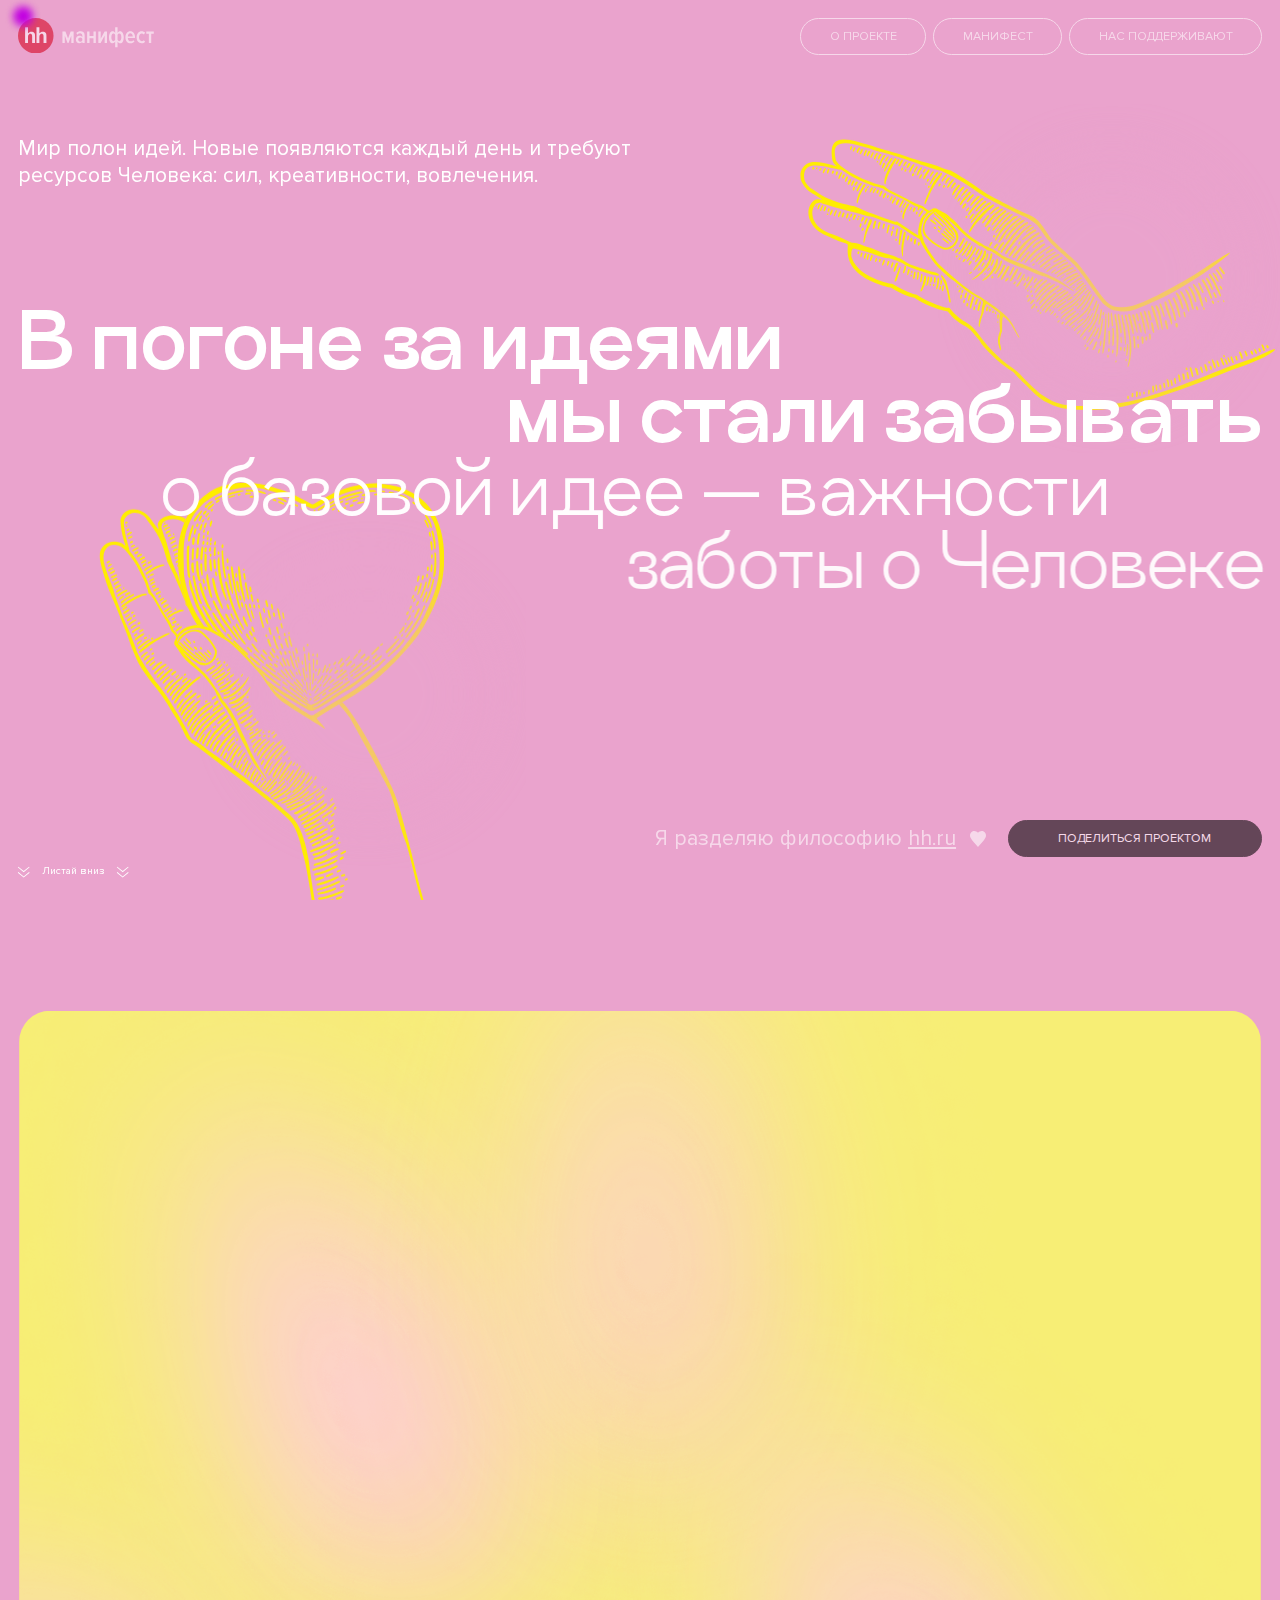
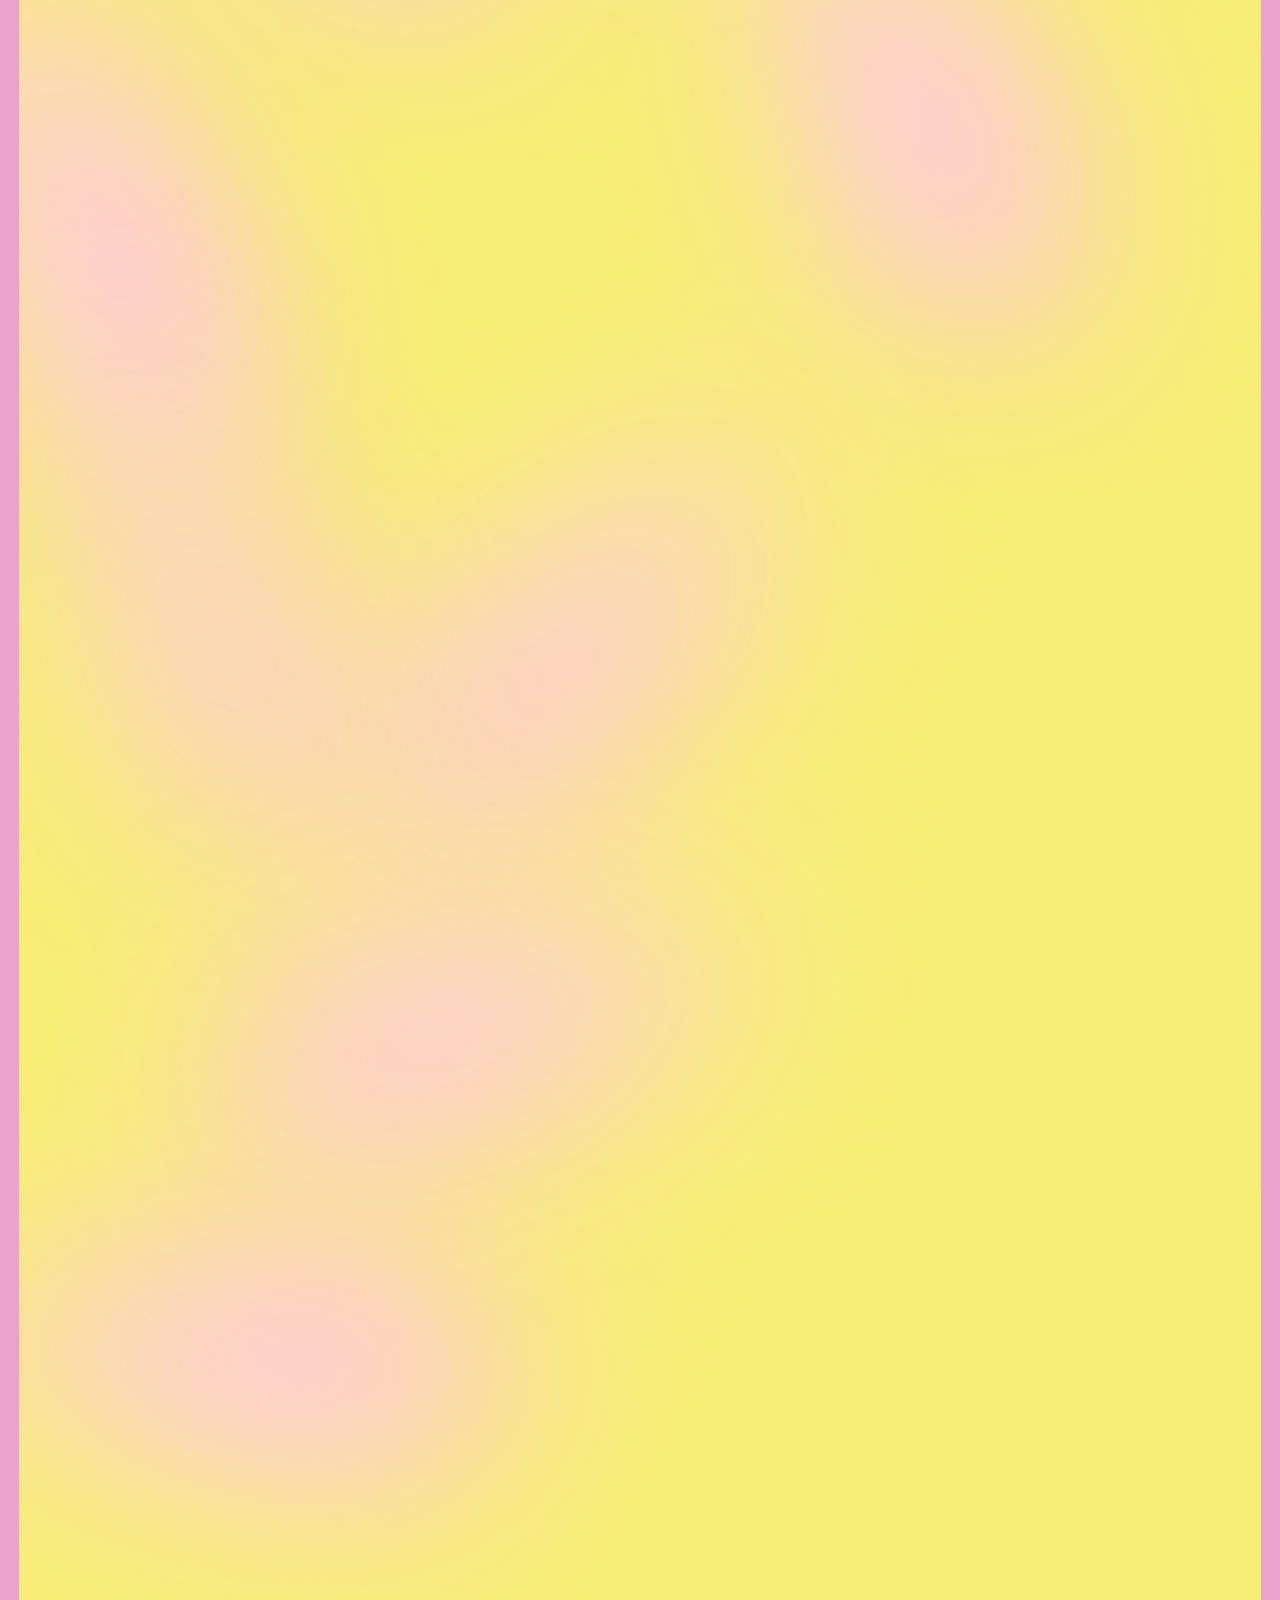
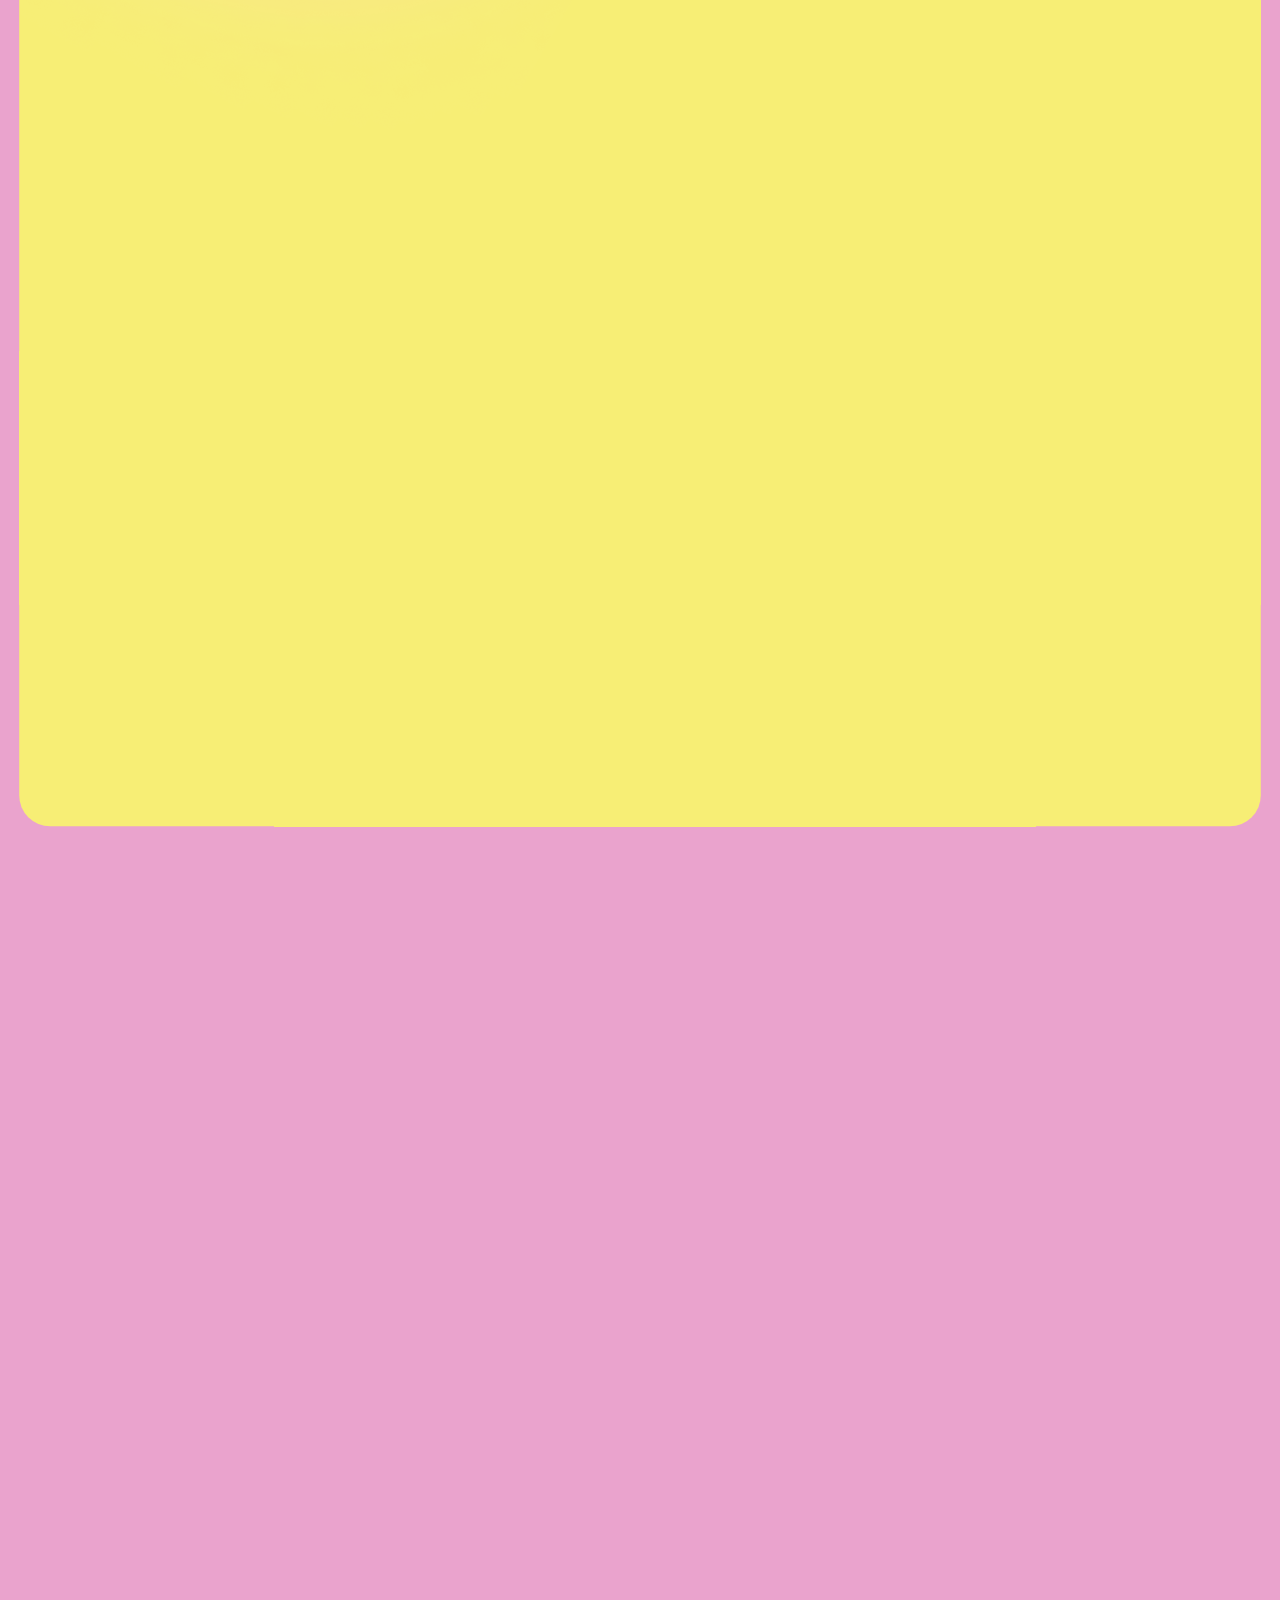
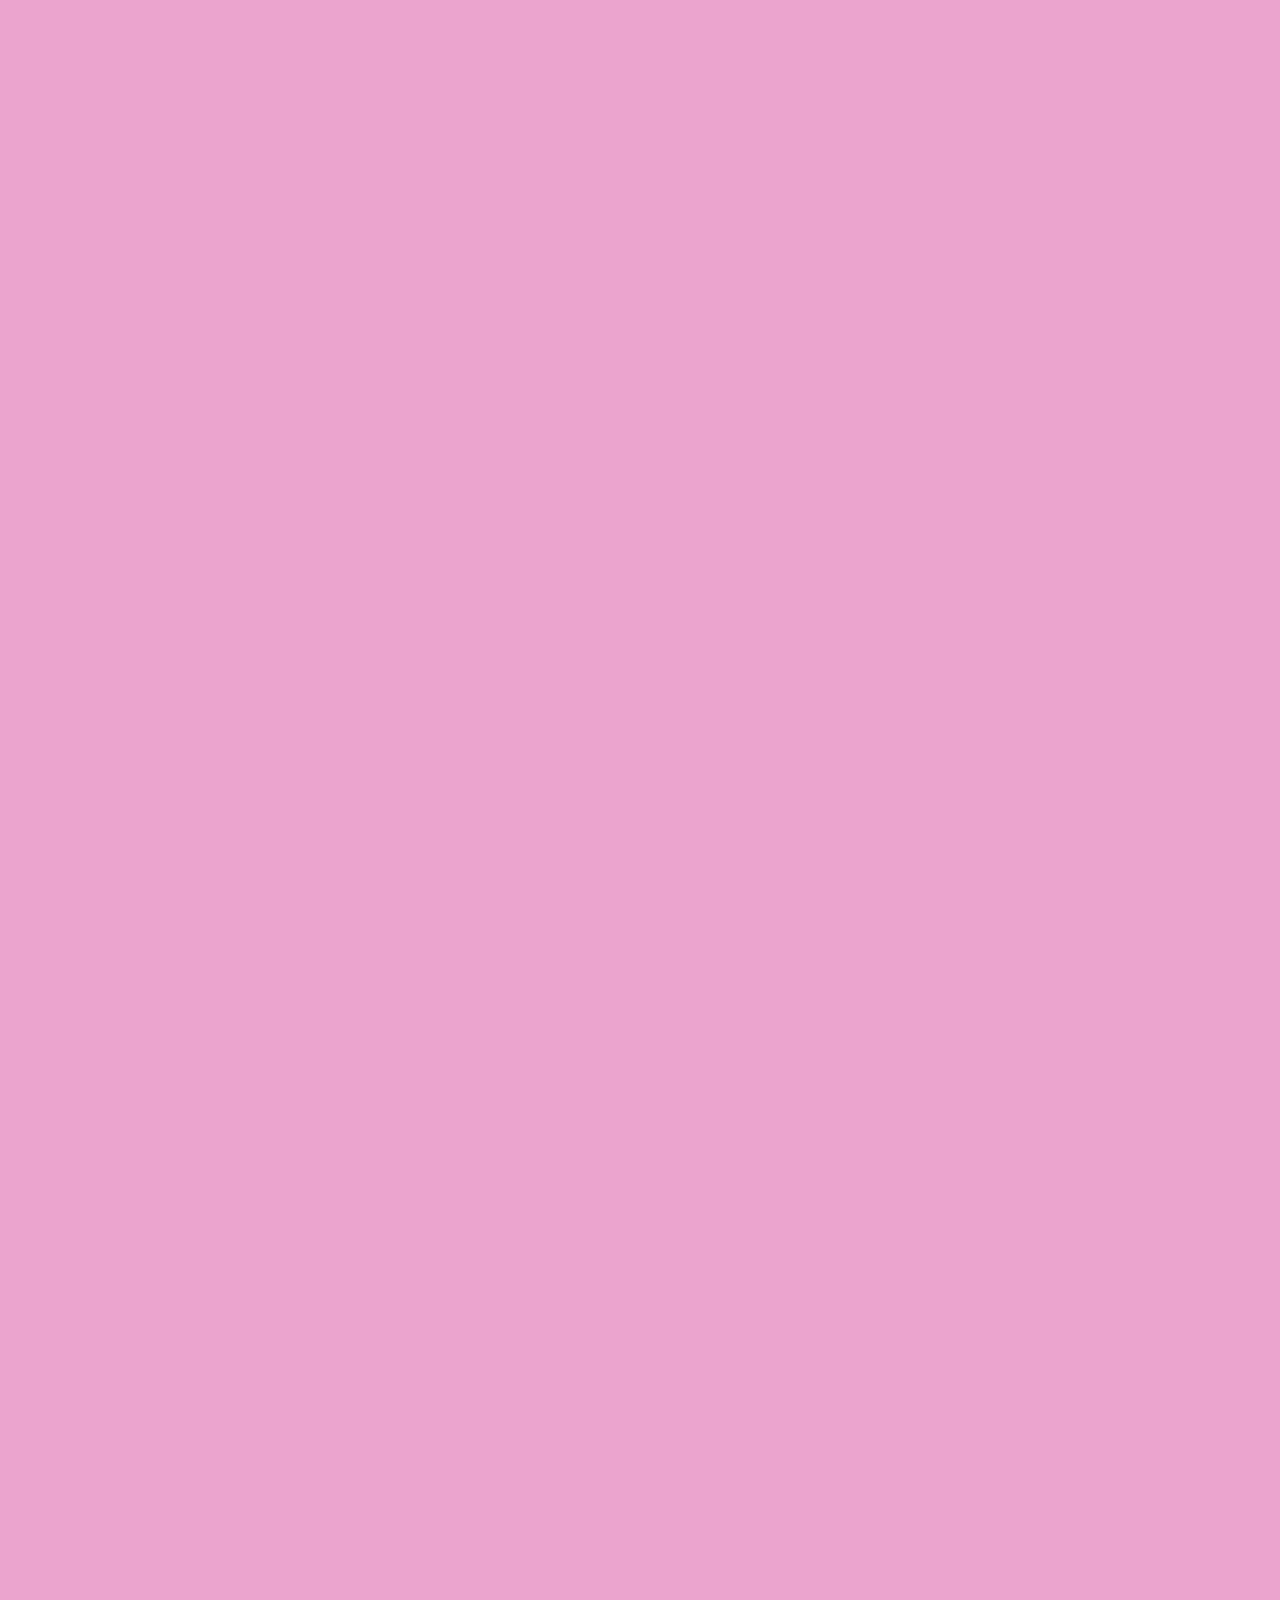
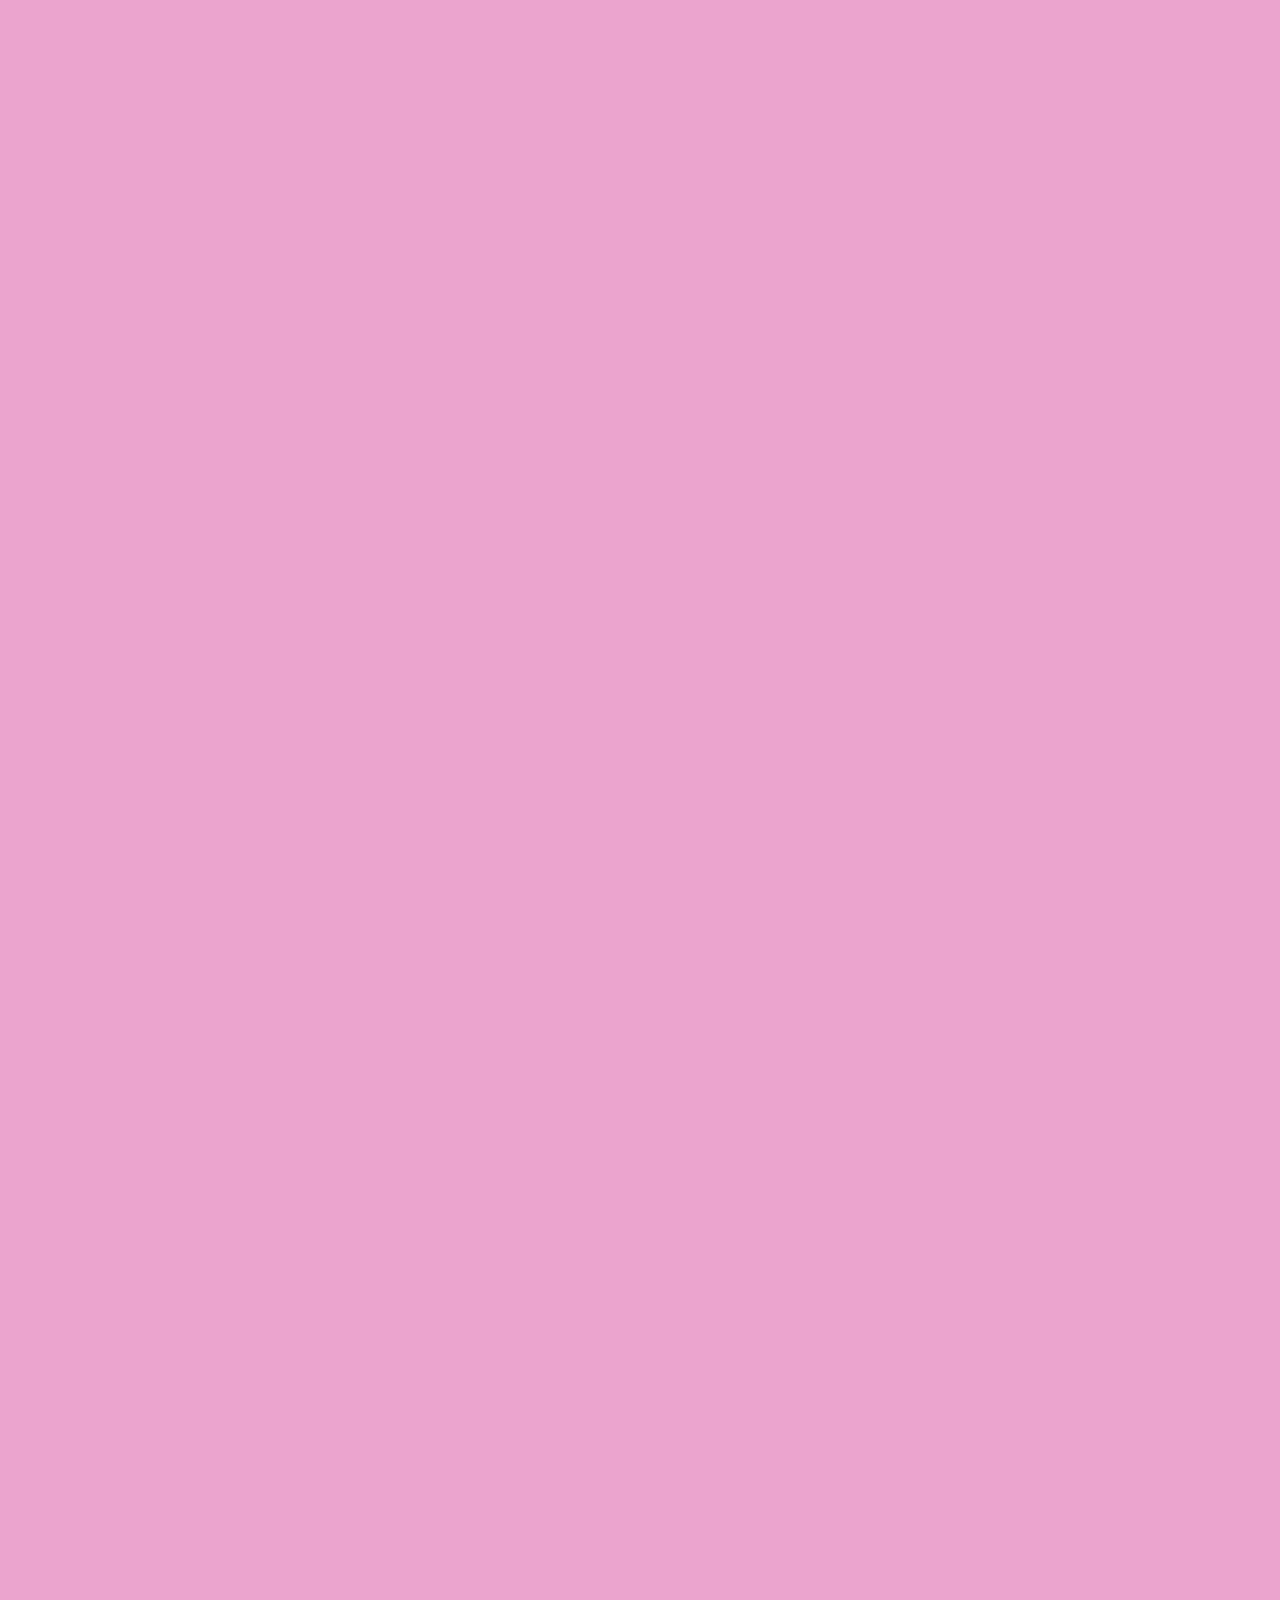
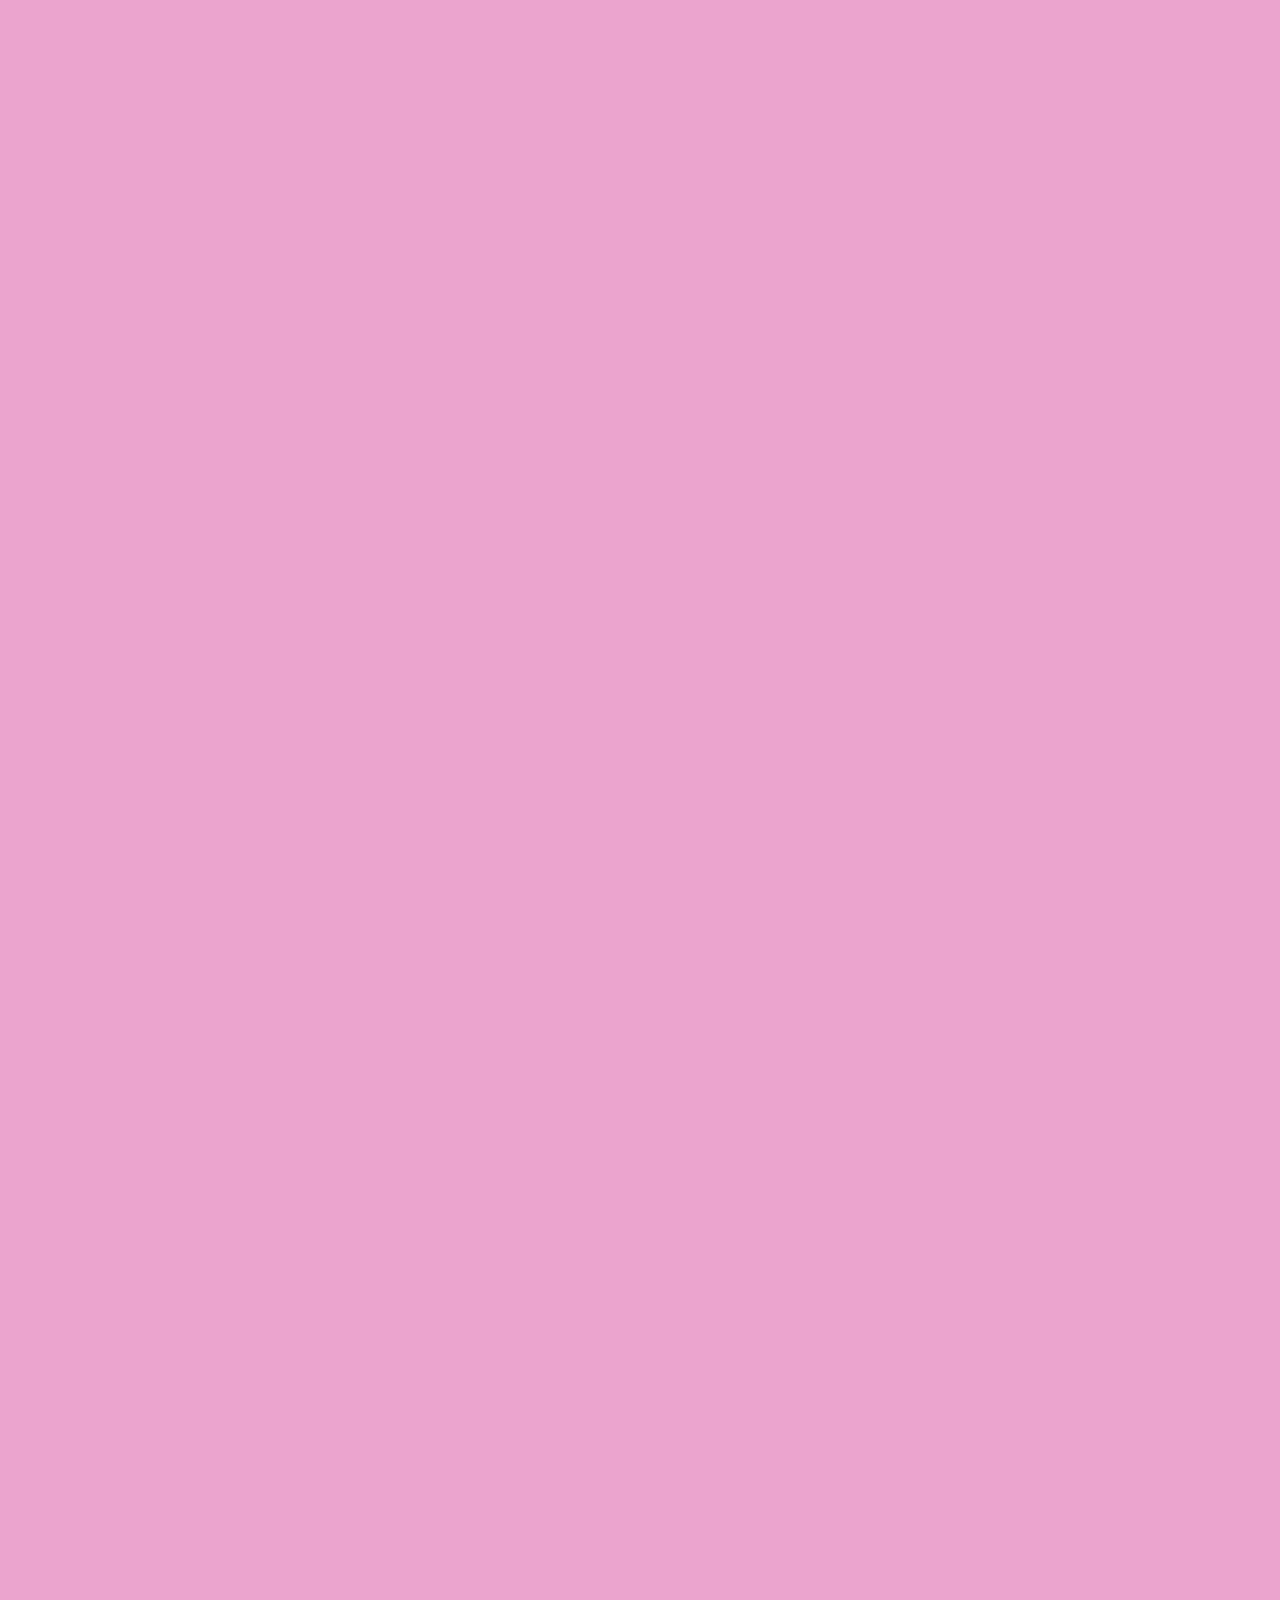
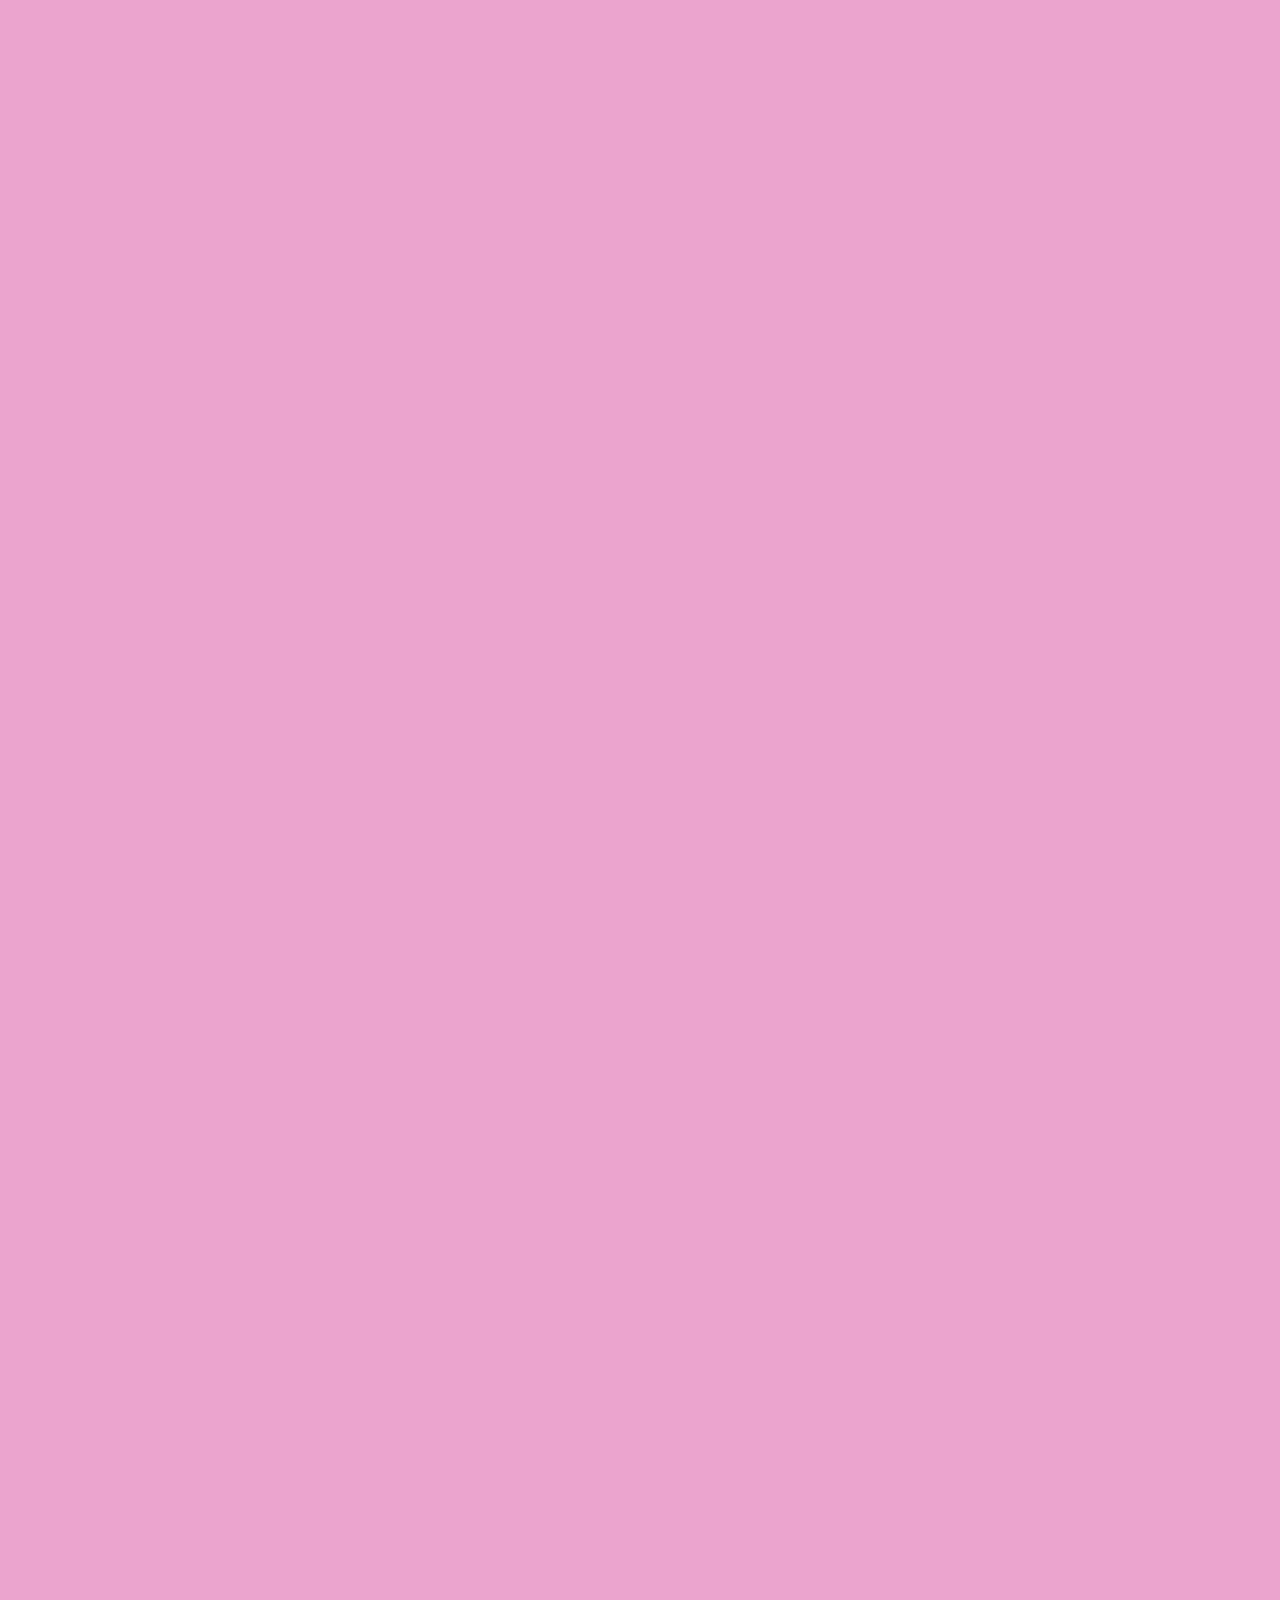
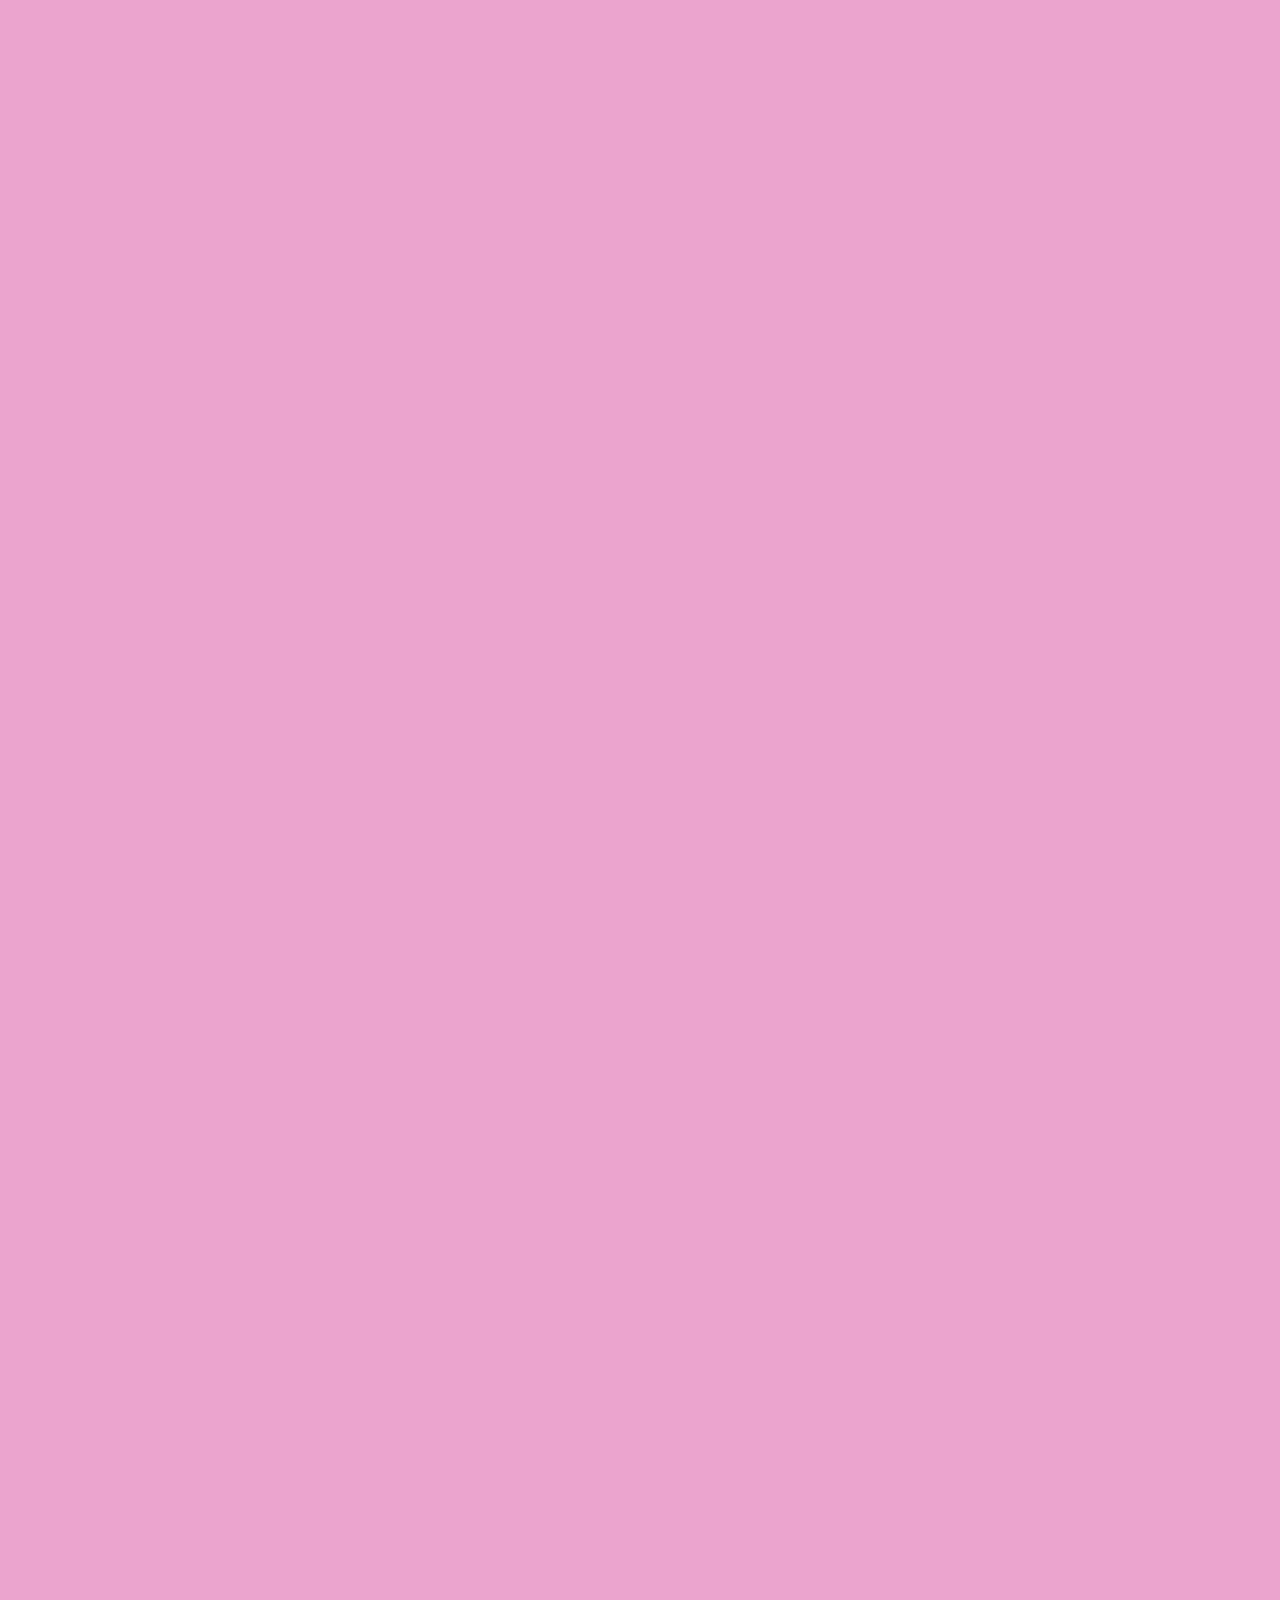
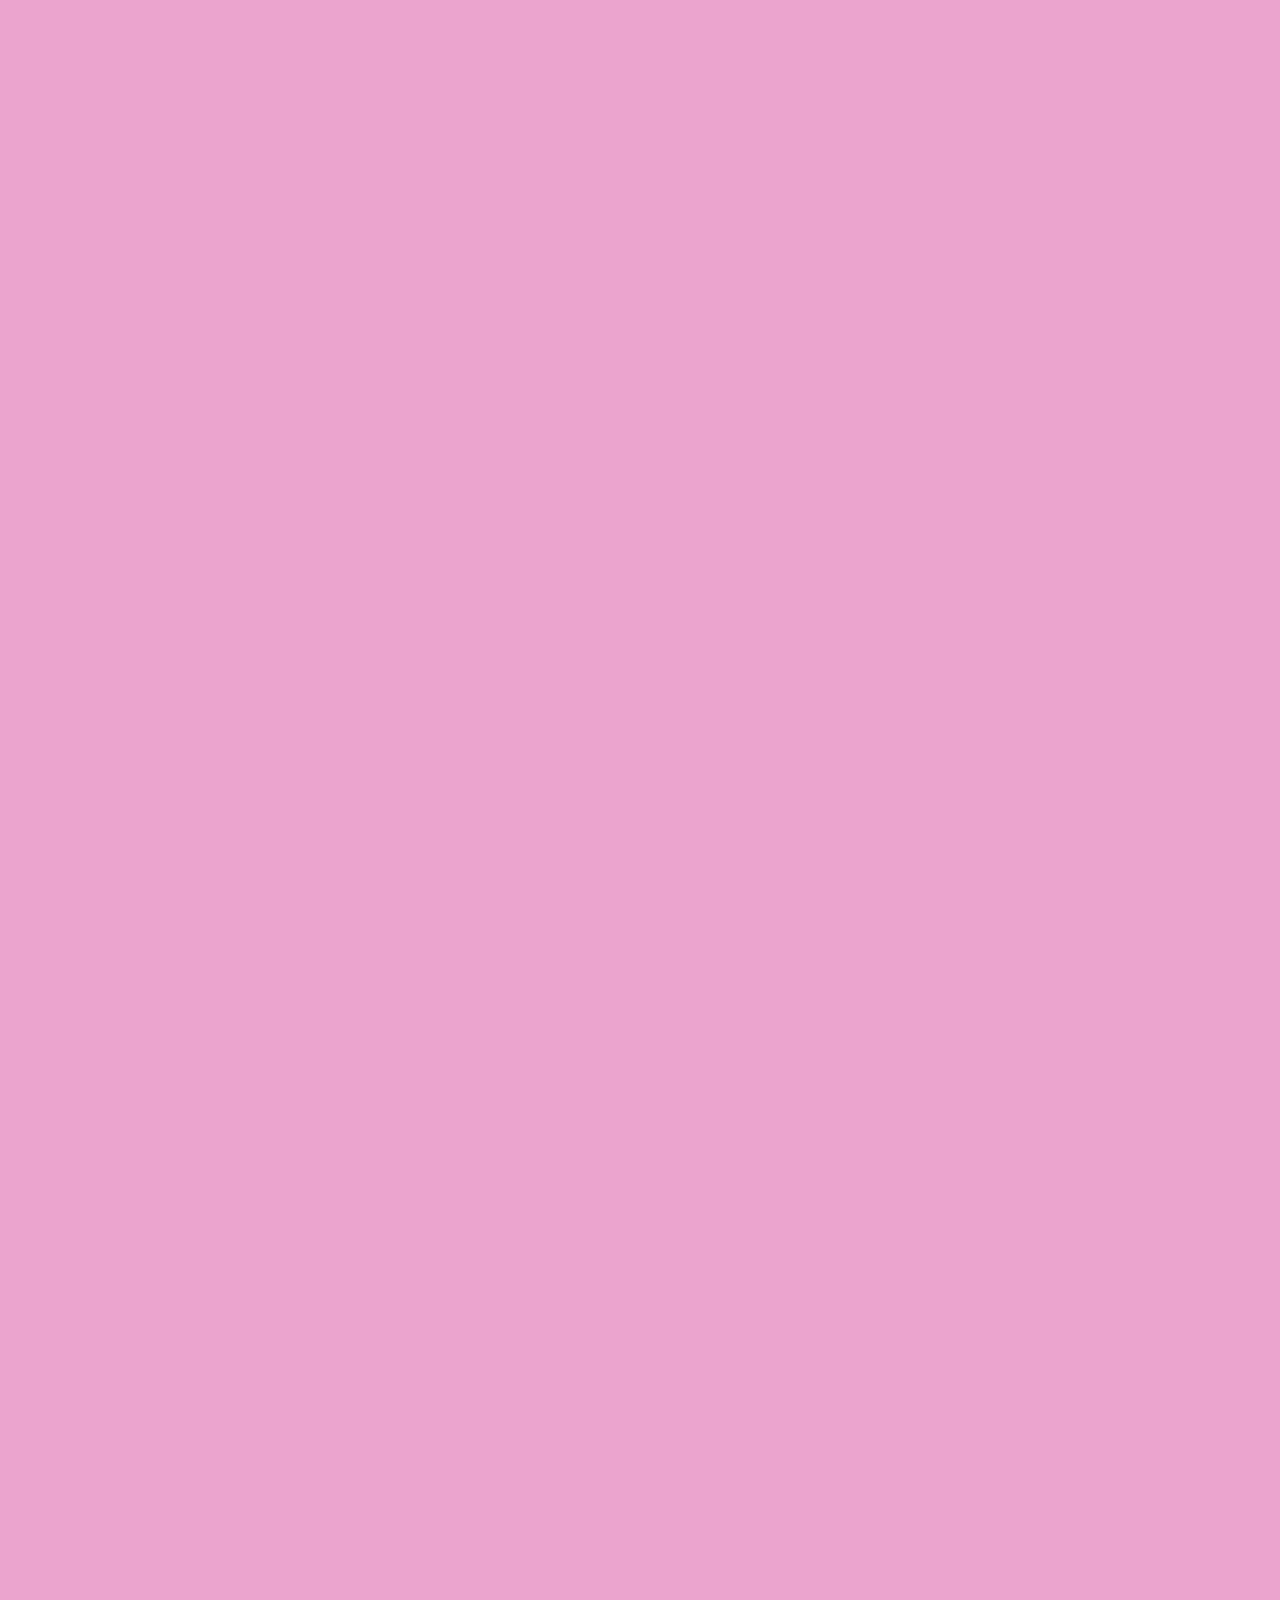
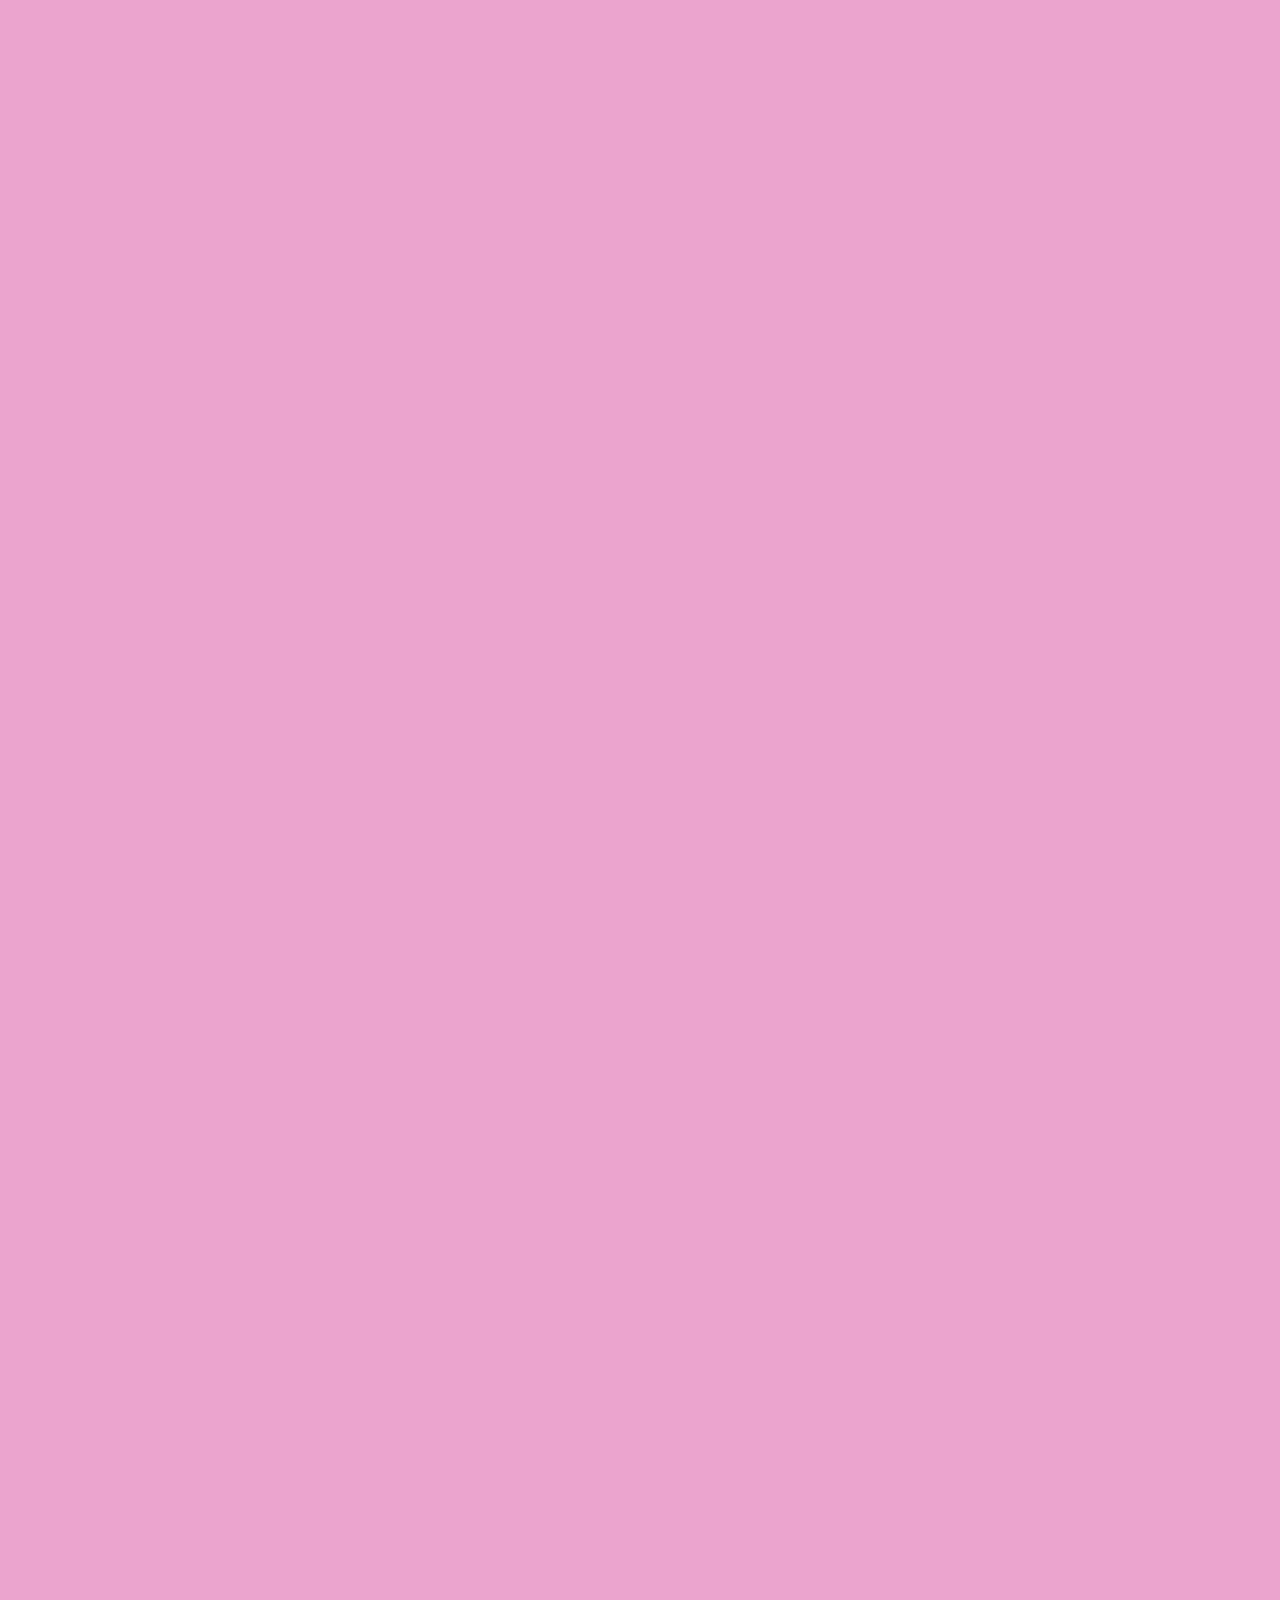
==== commit 15709cd1: "metric add" ====
--- a/index.html
+++ b/index.html
@@ -18,35 +18,7 @@
   <meta content="width=device-width, initial-scale=1" name="viewport">
   <meta content="Webflow" name="generator">
   <!-- Yandex.Metrika counter -->
-  <script type="text/javascript">
-    (function (d, w, c) {
-      (w[c] = w[c] || []).push(function () {
-        try {
-          w.yaCounter93639951 = new Ya.Metrika({
-            id: 93639951,
-            clickmap: true,
-            trackLinks: true,
-            accurateTrackBounce: true
-          });
-        } catch (e) { }
-      });
-
-      var n = d.getElementsByTagName("script")[0],
-        x = "https://mc.yandex.ru/metrika/watch.js",
-        s = d.createElement("script"),
-        f = function () { n.parentNode.insertBefore(s, n); };
-      for (var i = 0; i < document.scripts.length; i++) {
-        if (document.scripts[i].src === x) { return; }
-      }
-      s.type = "text/javascript";
-      s.async = true;
-      s.src = x;
-
-      if (w.opera == "[object Opera]") {
-        d.addEventListener("DOMContentLoaded", f, false);
-      } else { f(); }
-    })(document, window, "yandex_metrika_callbacks");
-  </script>
+  <script src="js/metric.js" type="text/javascript"></script>
   <!-- /Yandex.Metrika counter -->
   <link href="css/normalize.css" rel="stylesheet" type="text/css">
   <link href="css/webflow.css" rel="stylesheet" type="text/css">
@@ -1741,6 +1713,7 @@
   <script async="" src="/js/page.js"></script>
   <script src="js/app.js"></script>
   <script src="js/hero.js"></script>
+  <script src="js/metric-goal.js"></script>
   <noscript>
     <div><img src="https://mc.yandex.ru/watch/93639951" style="position:absolute; left:-9999px;" alt="" /></div>
   </noscript>
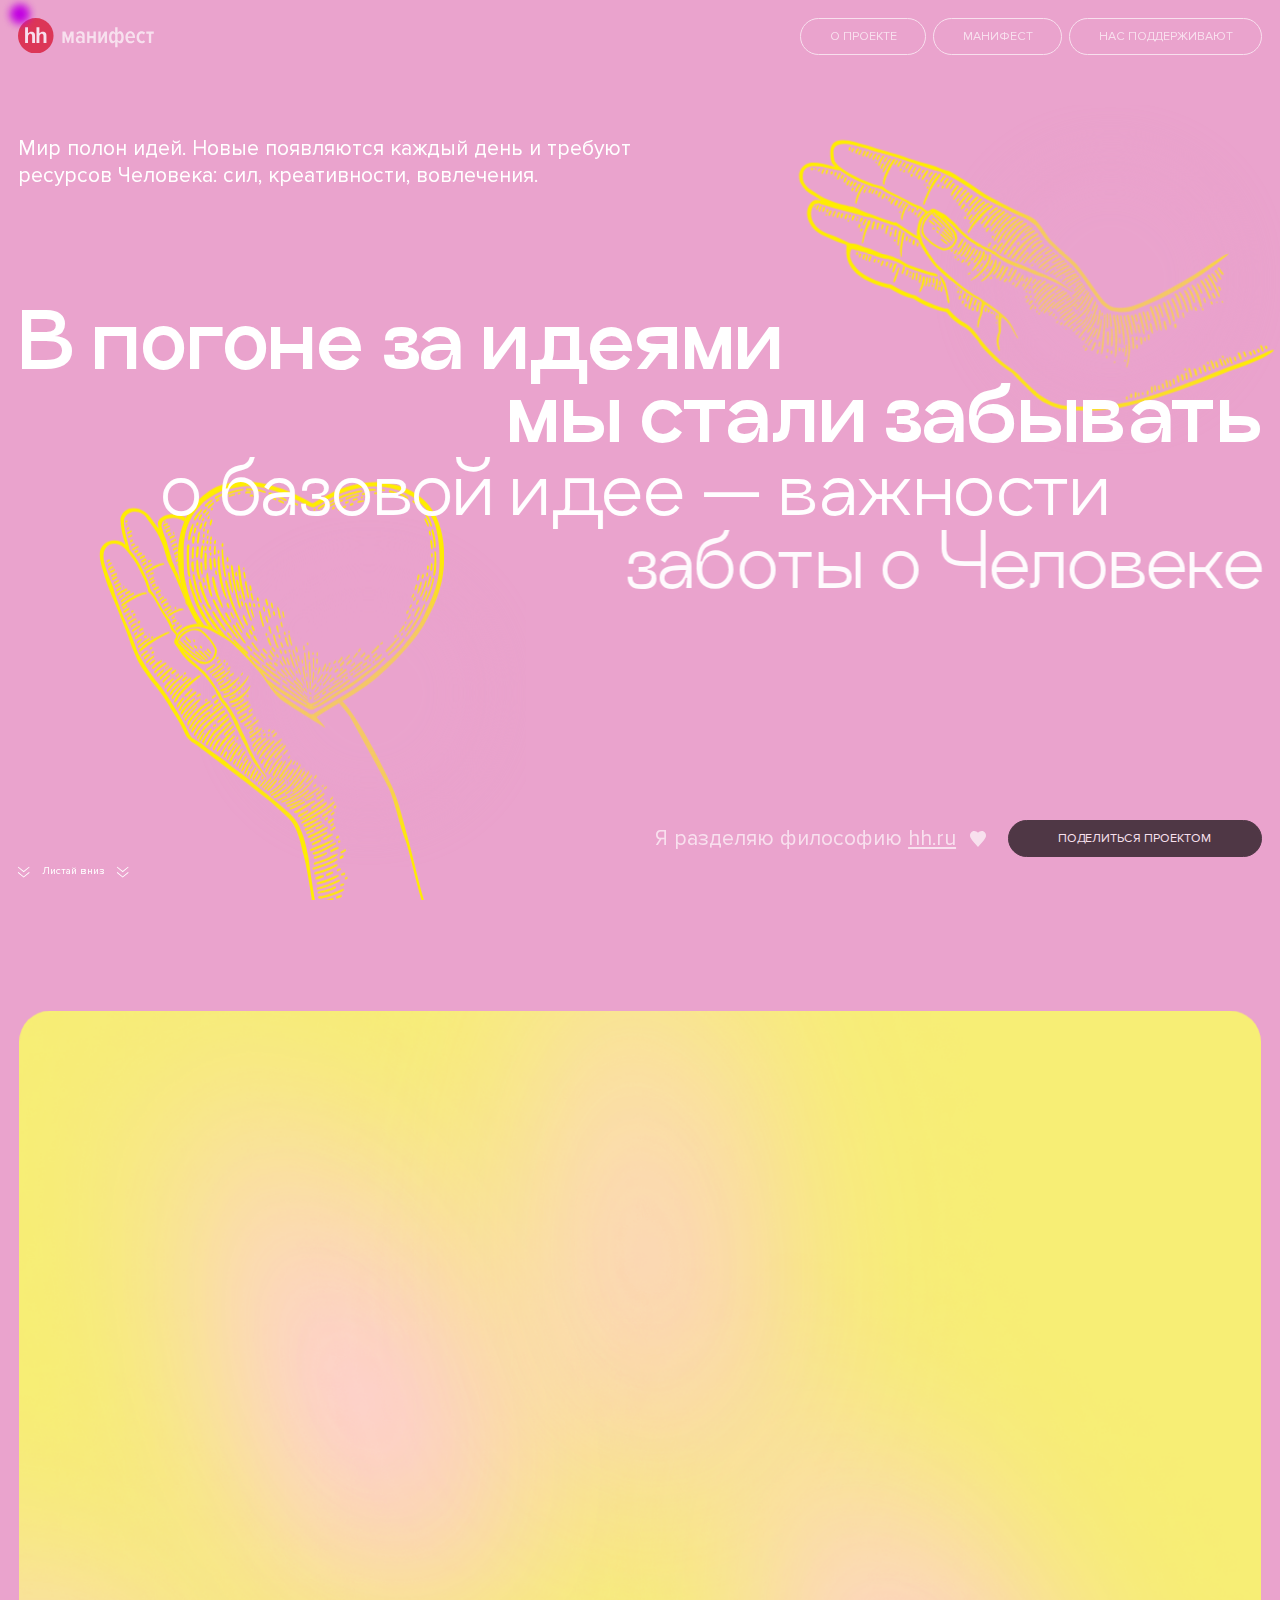
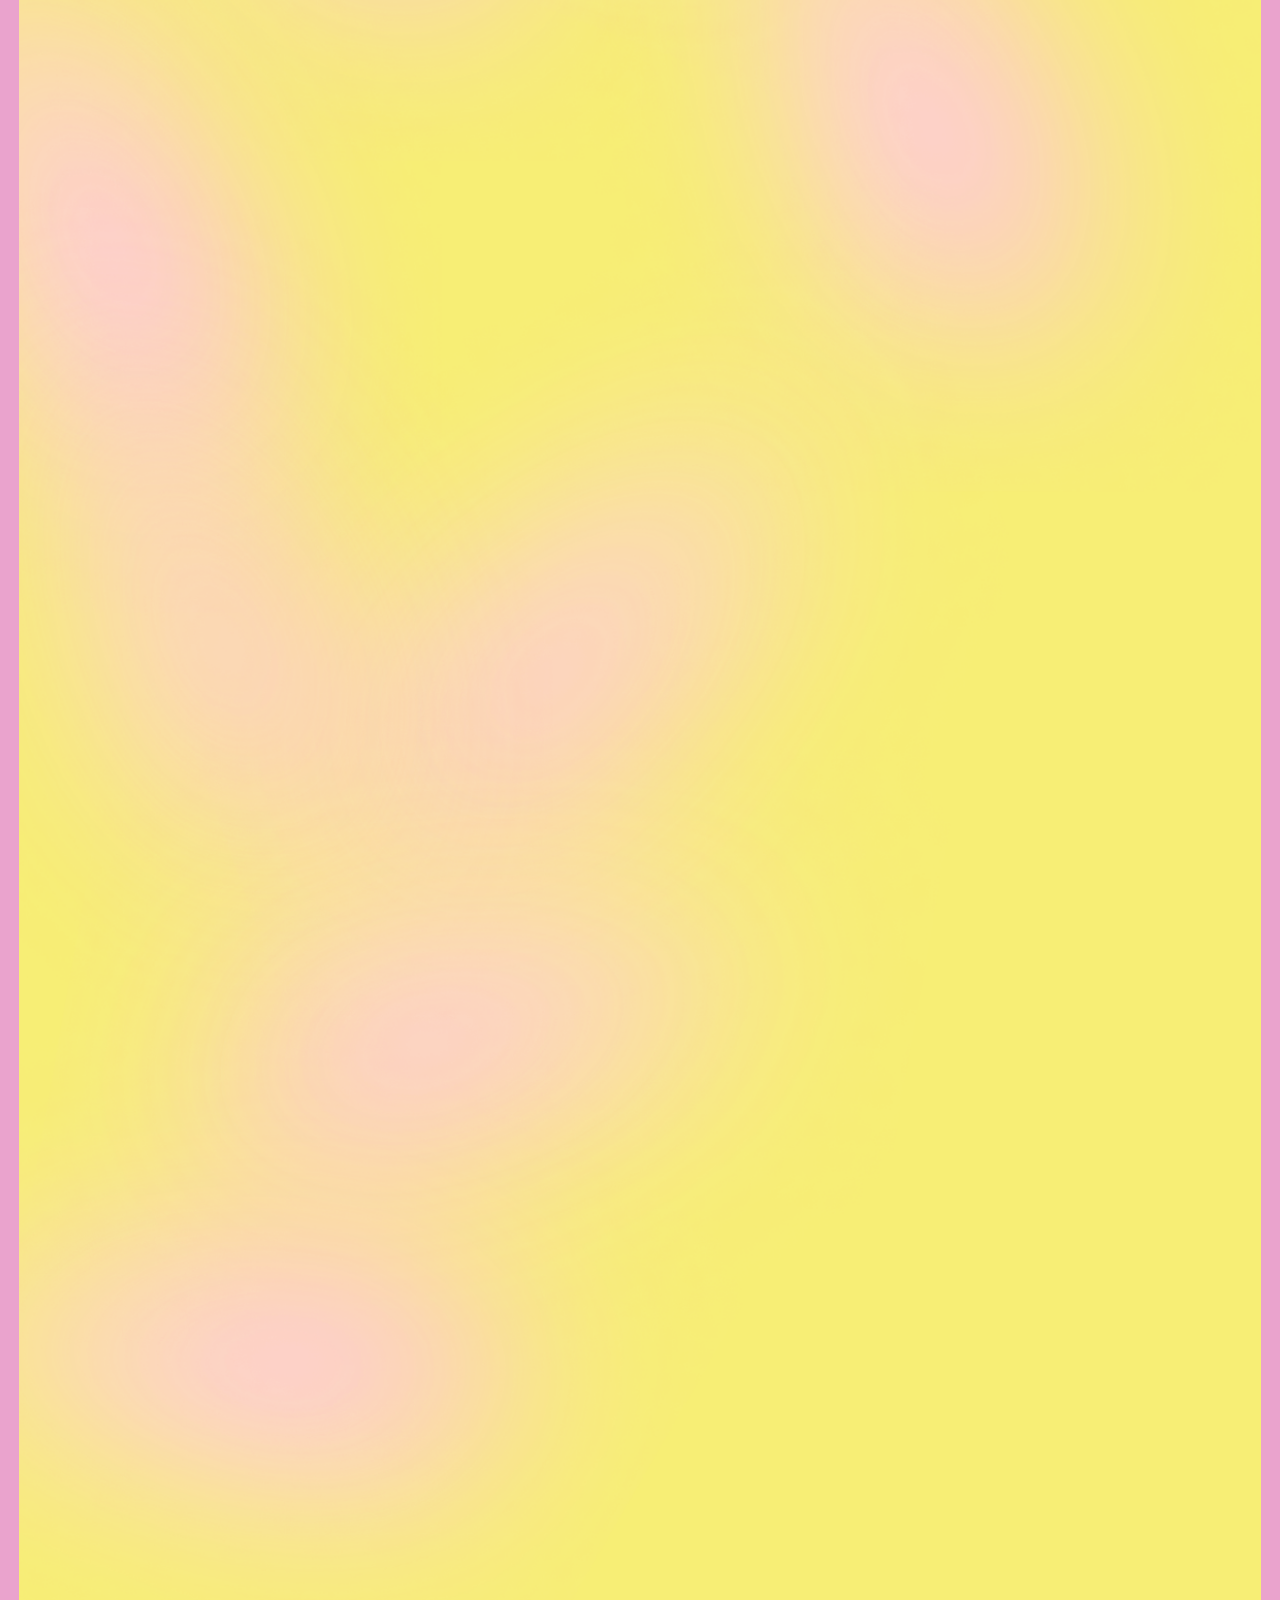
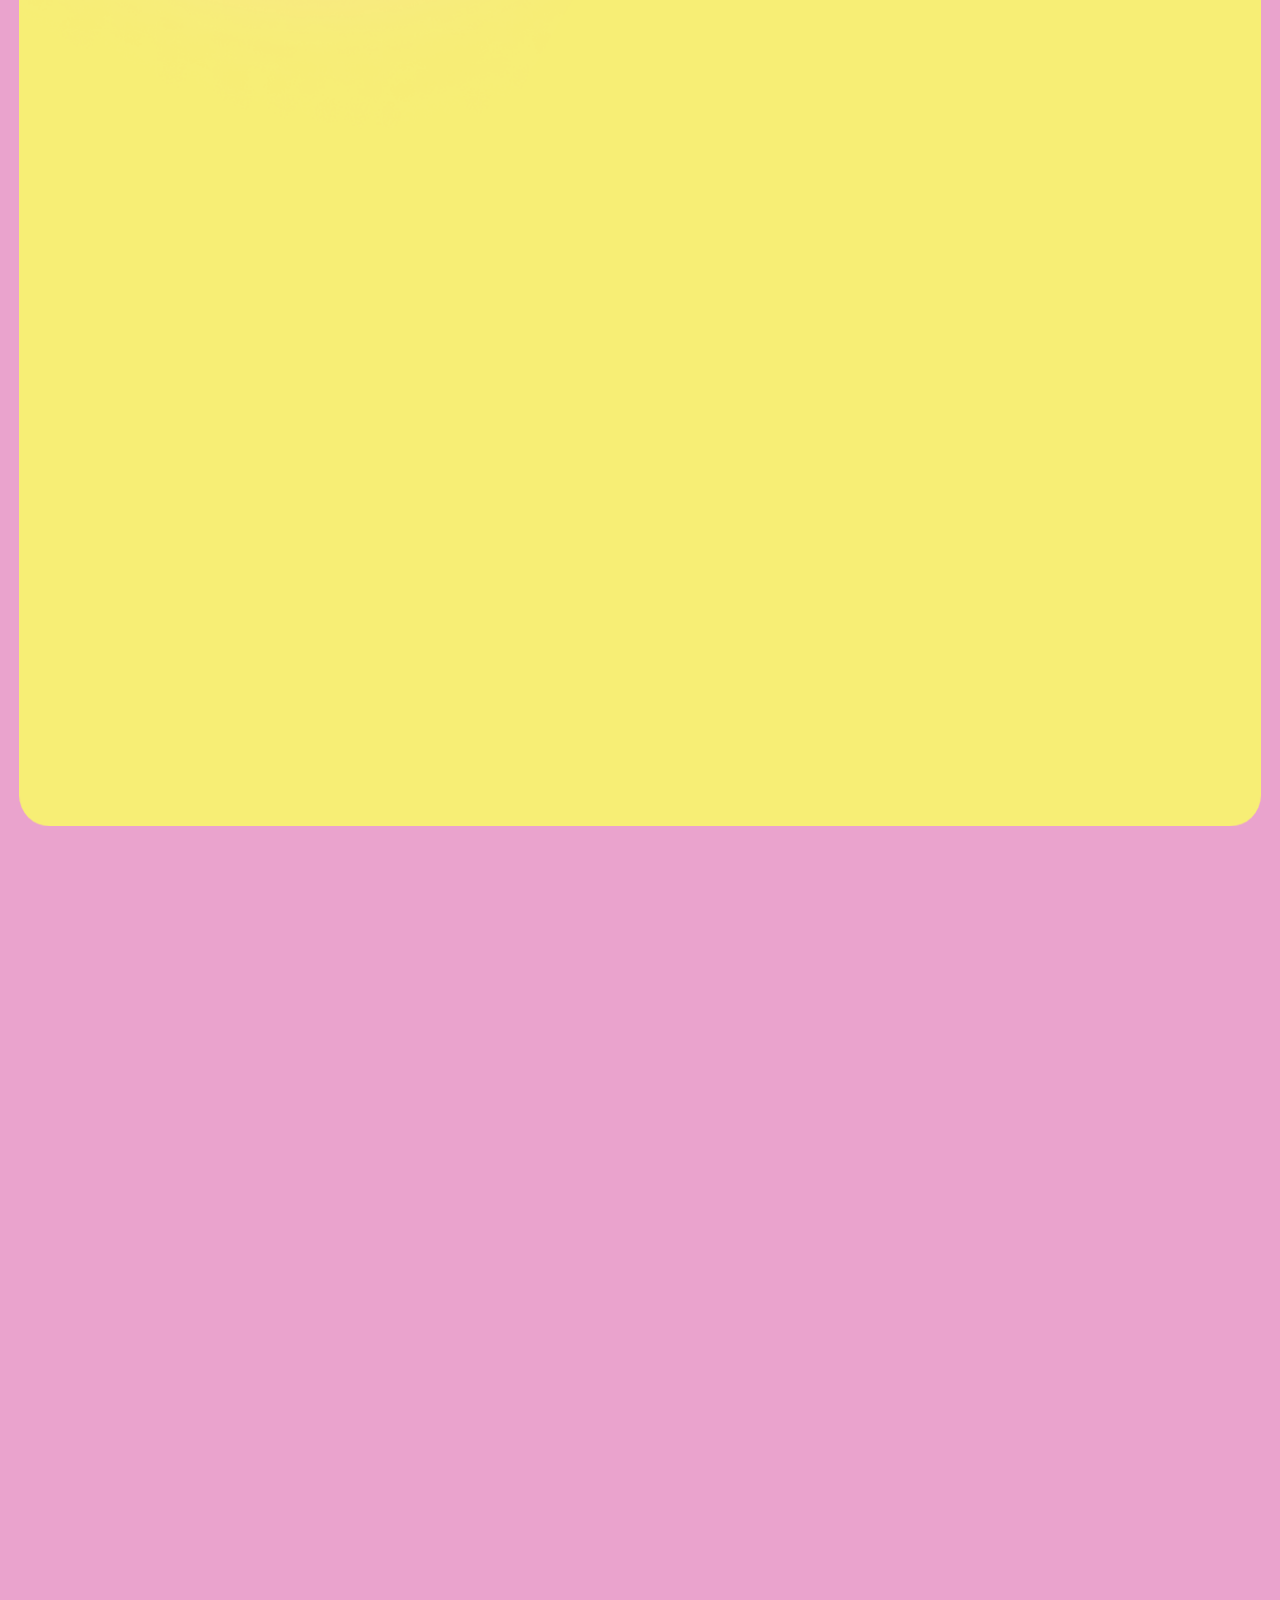
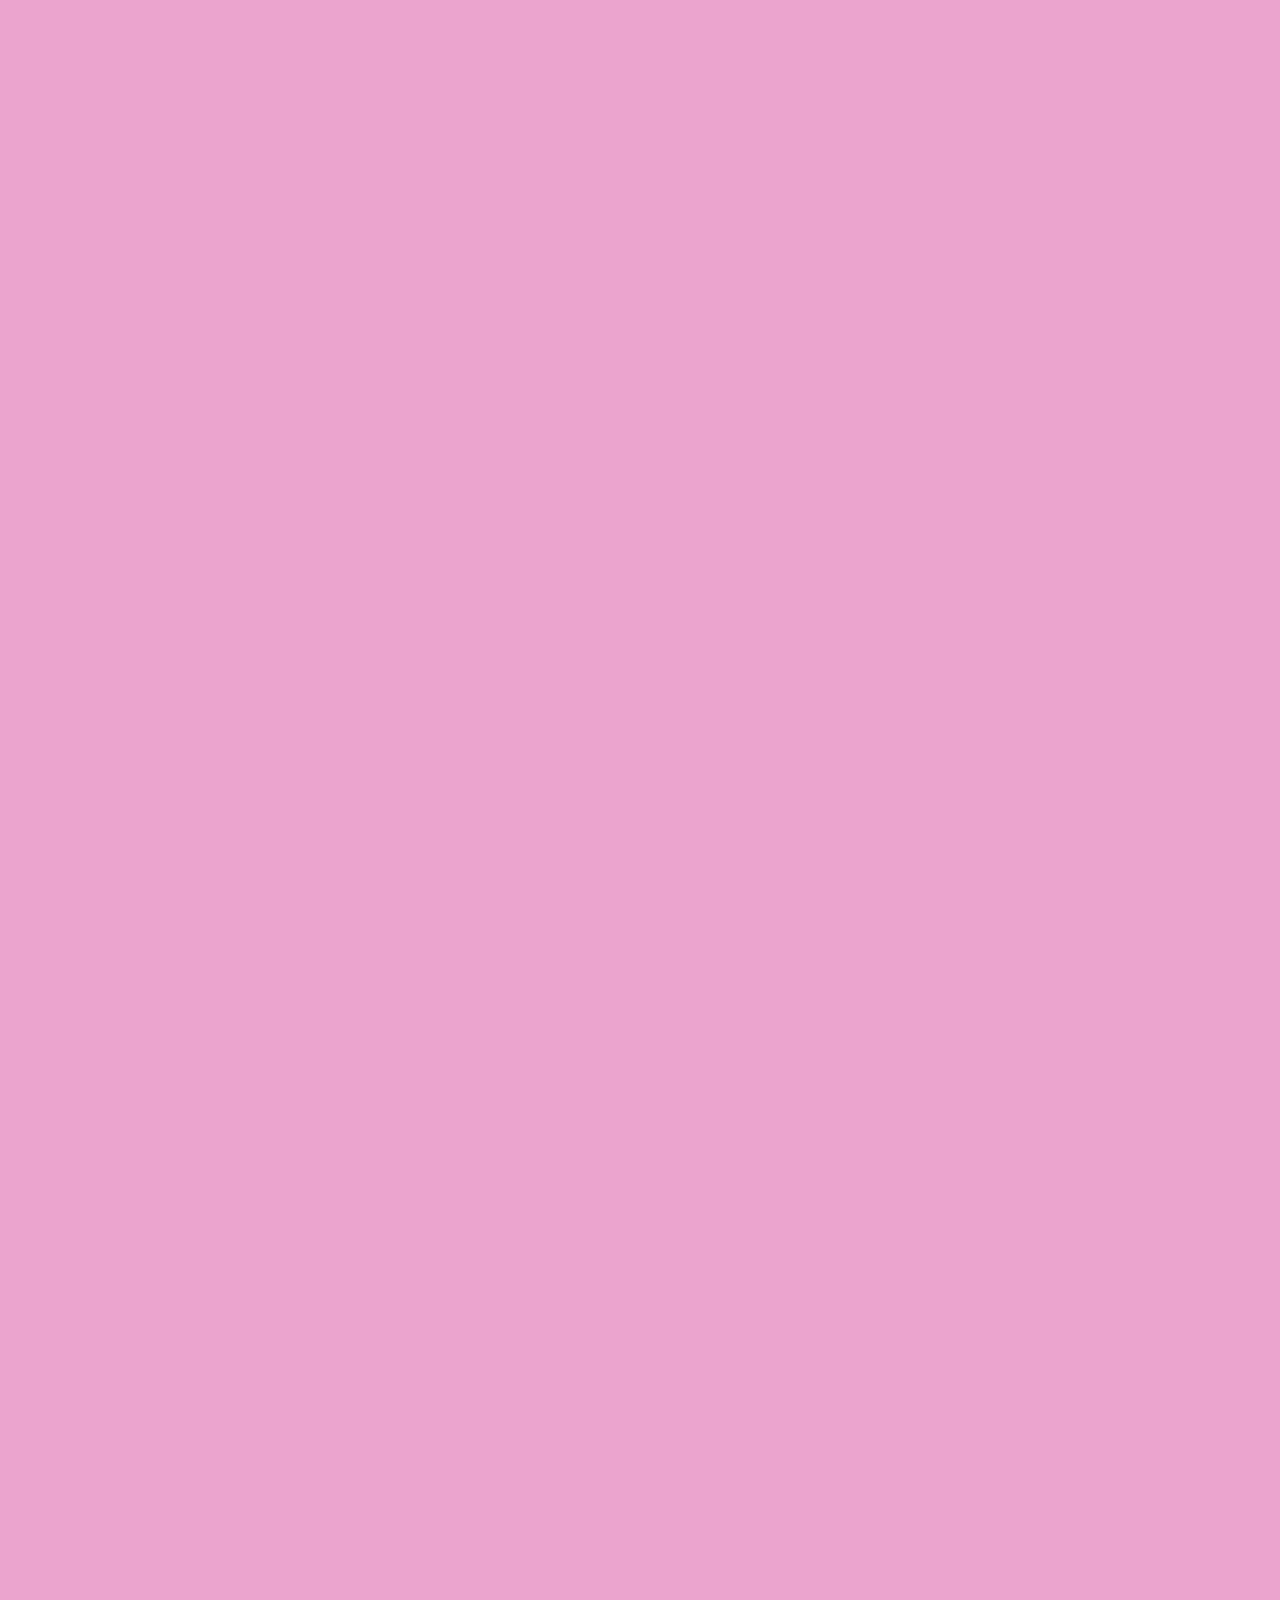
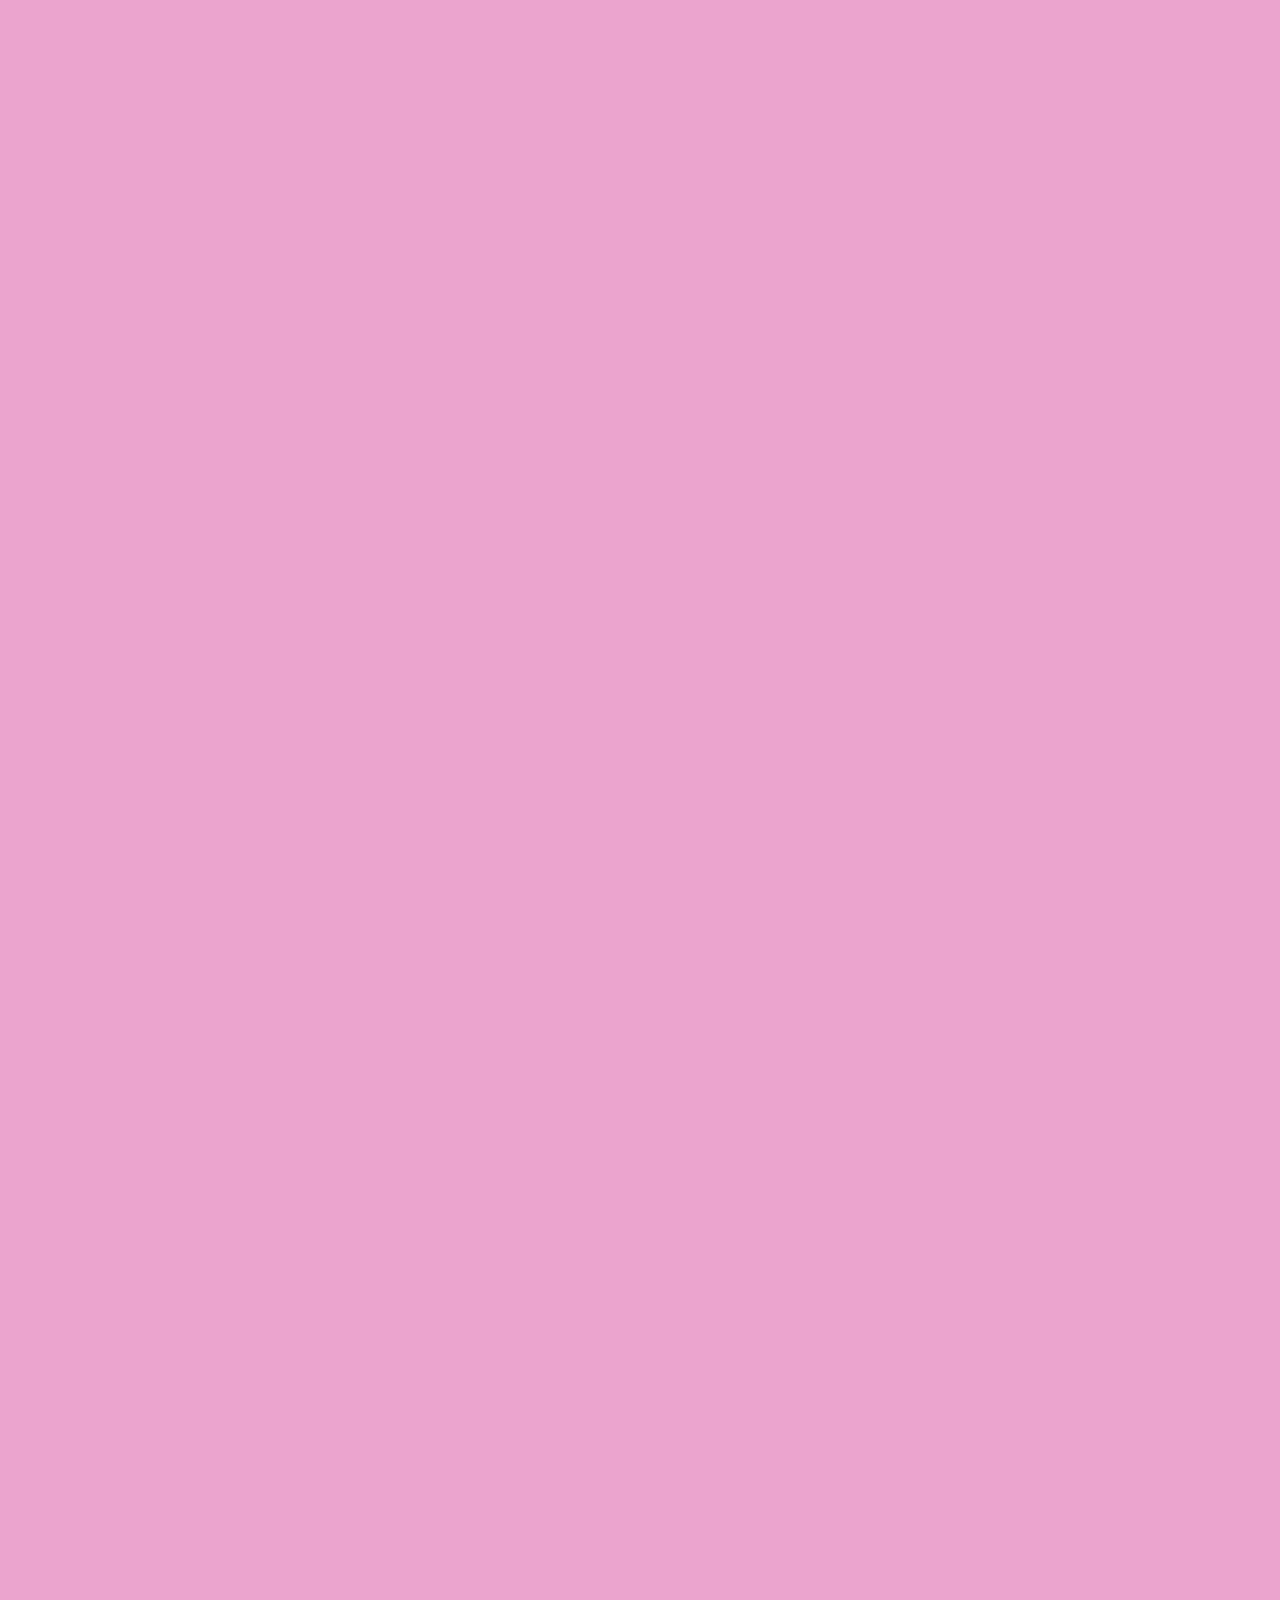
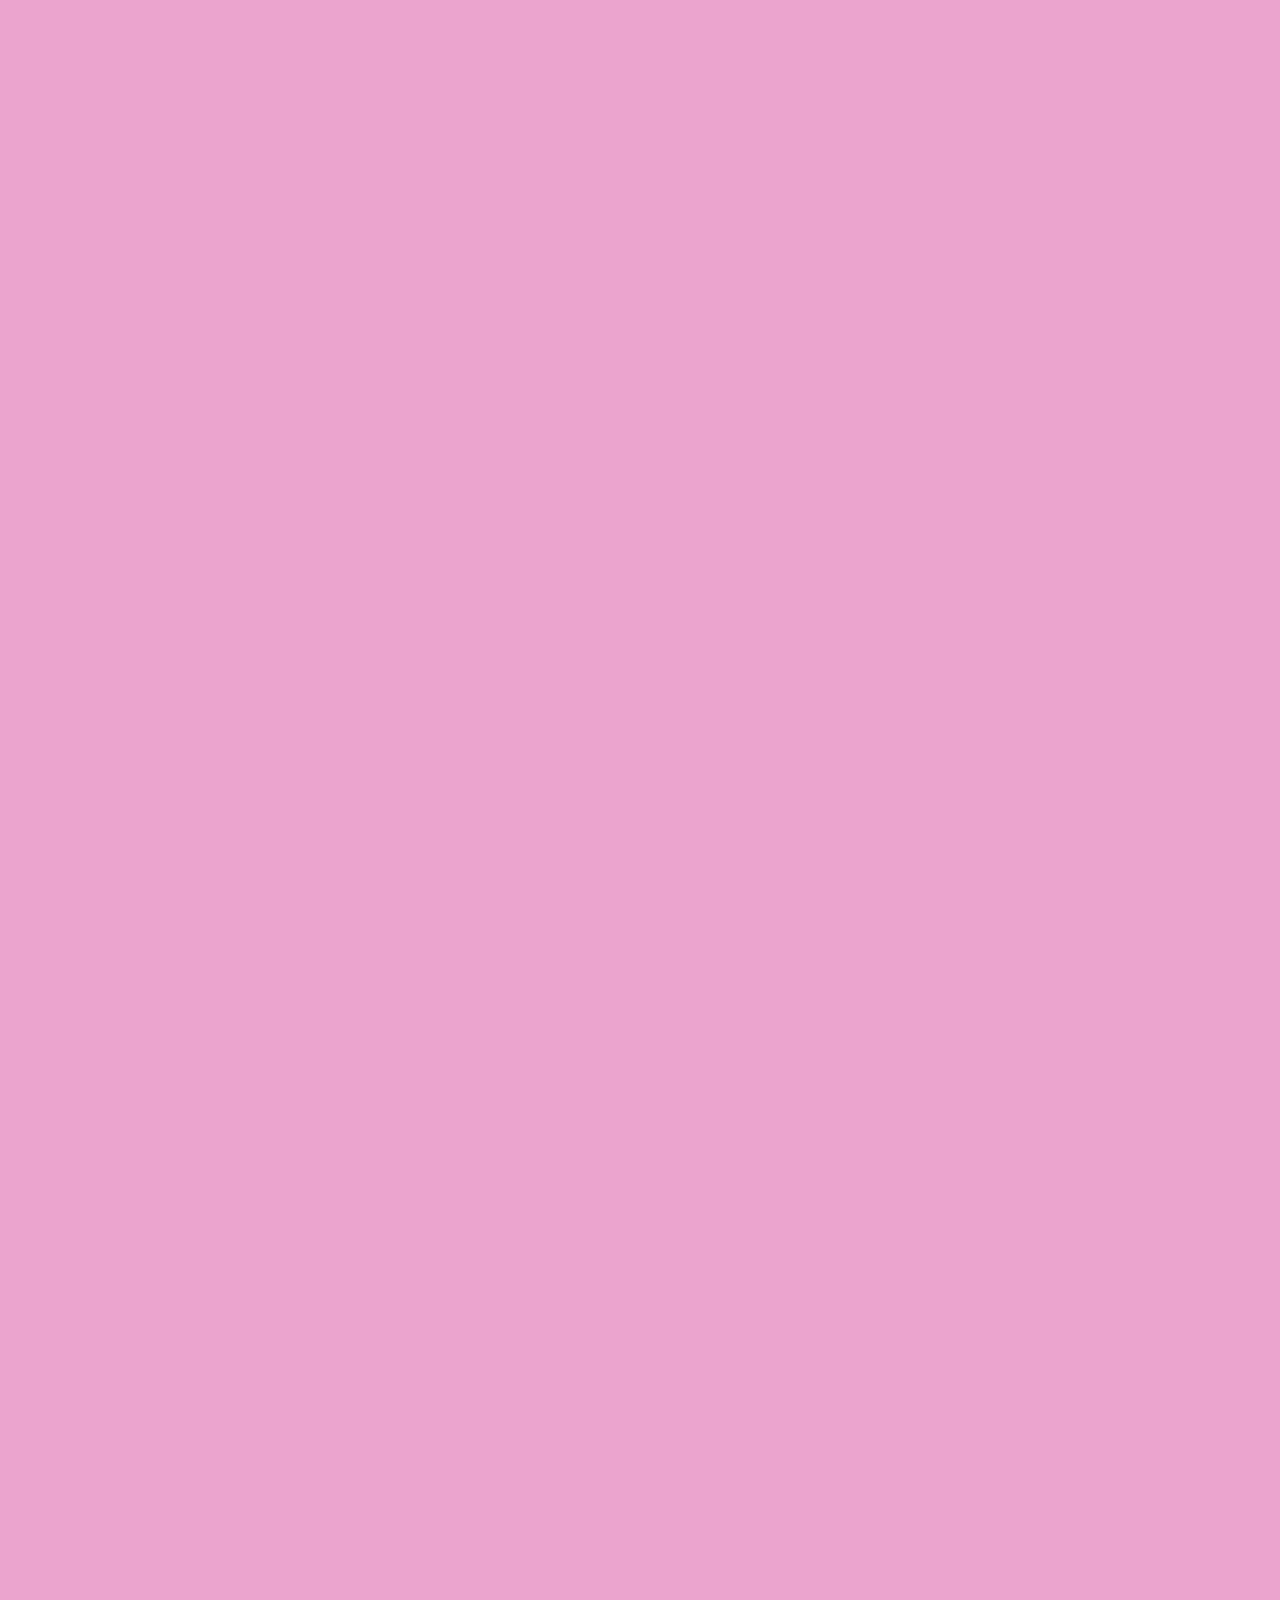
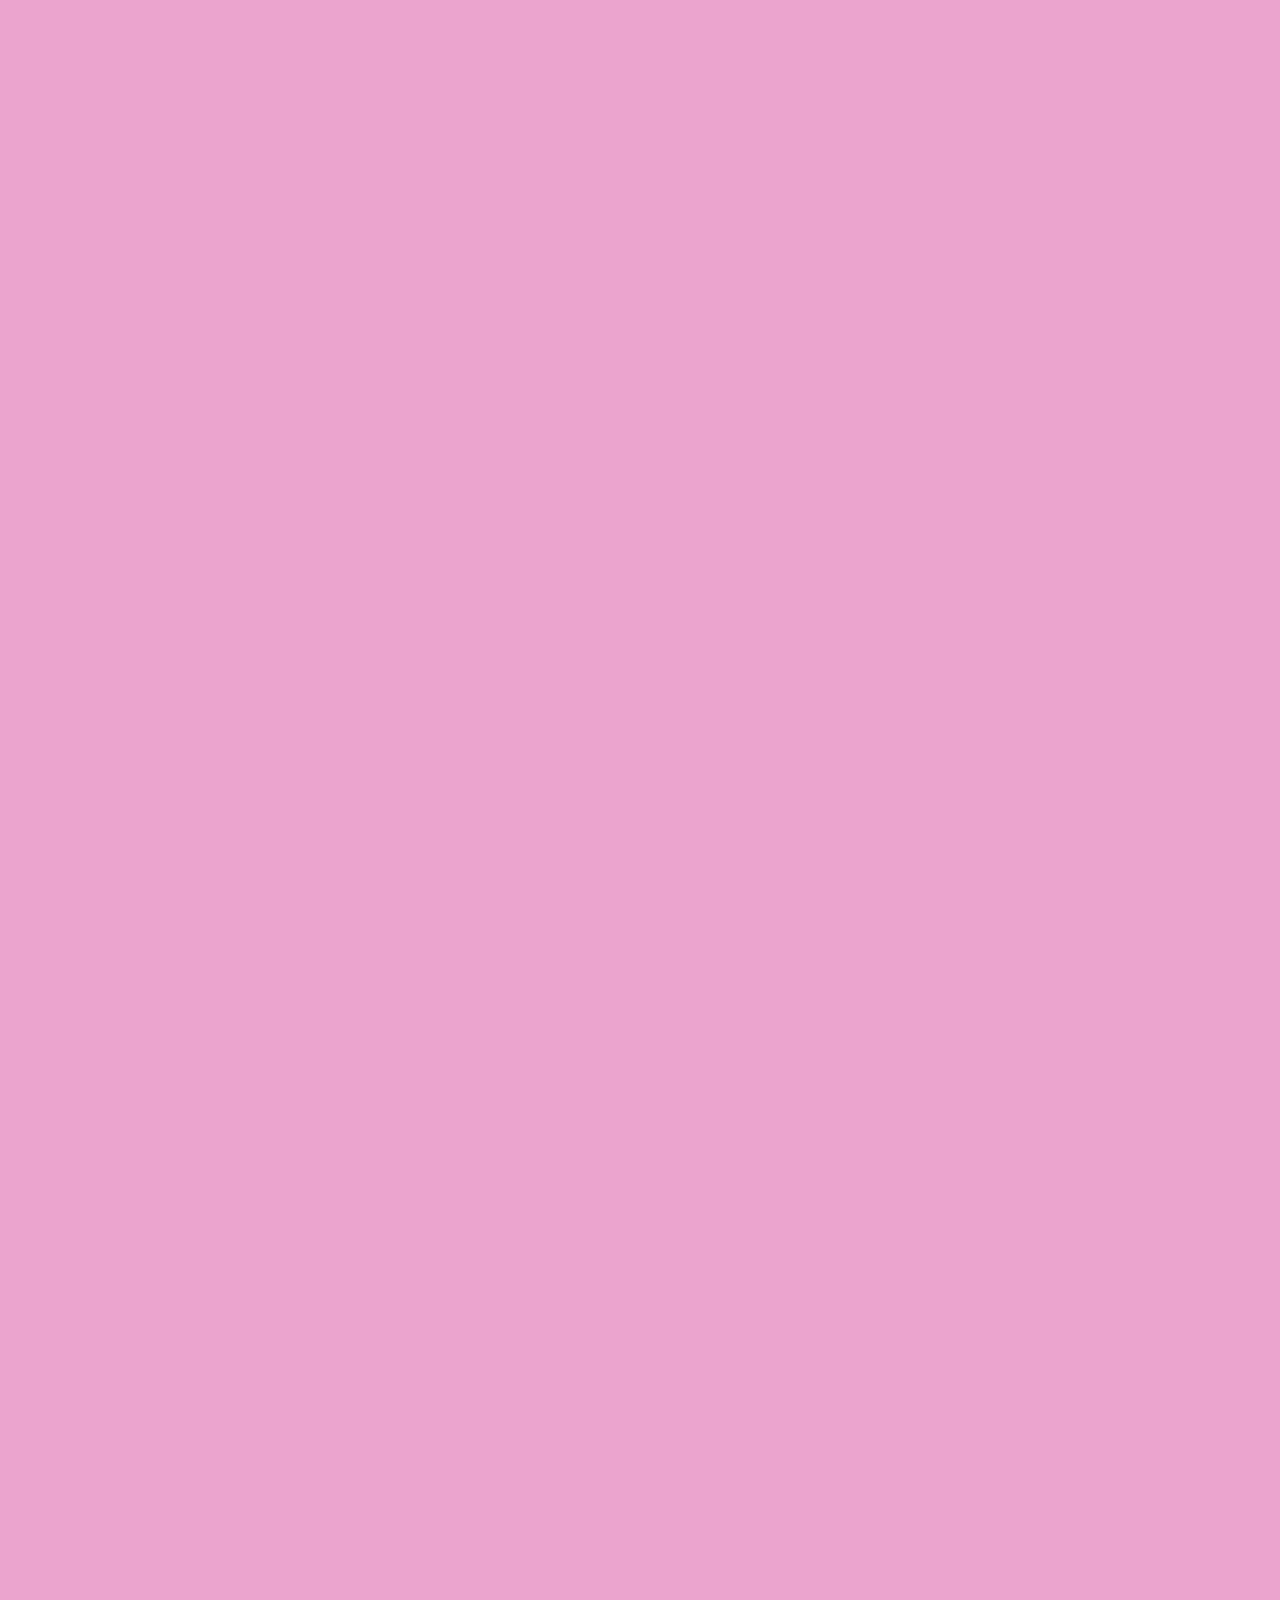
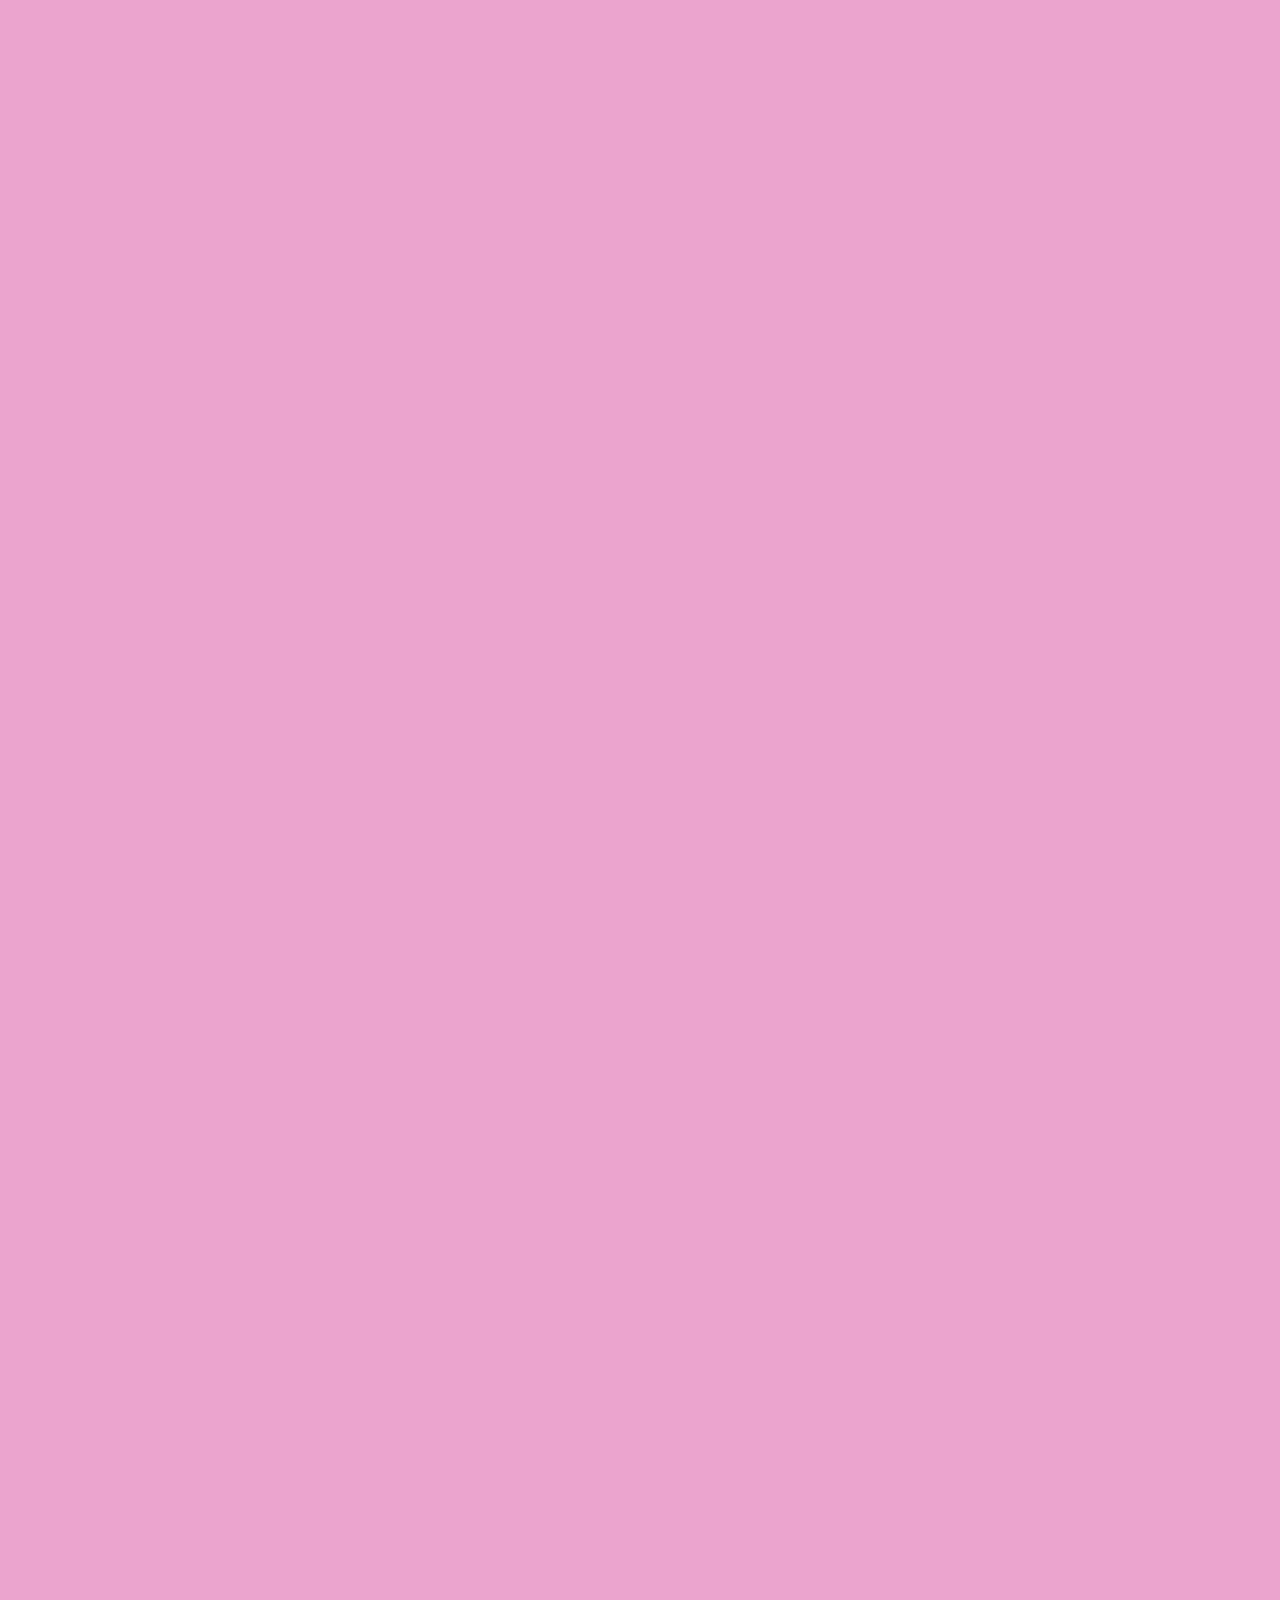
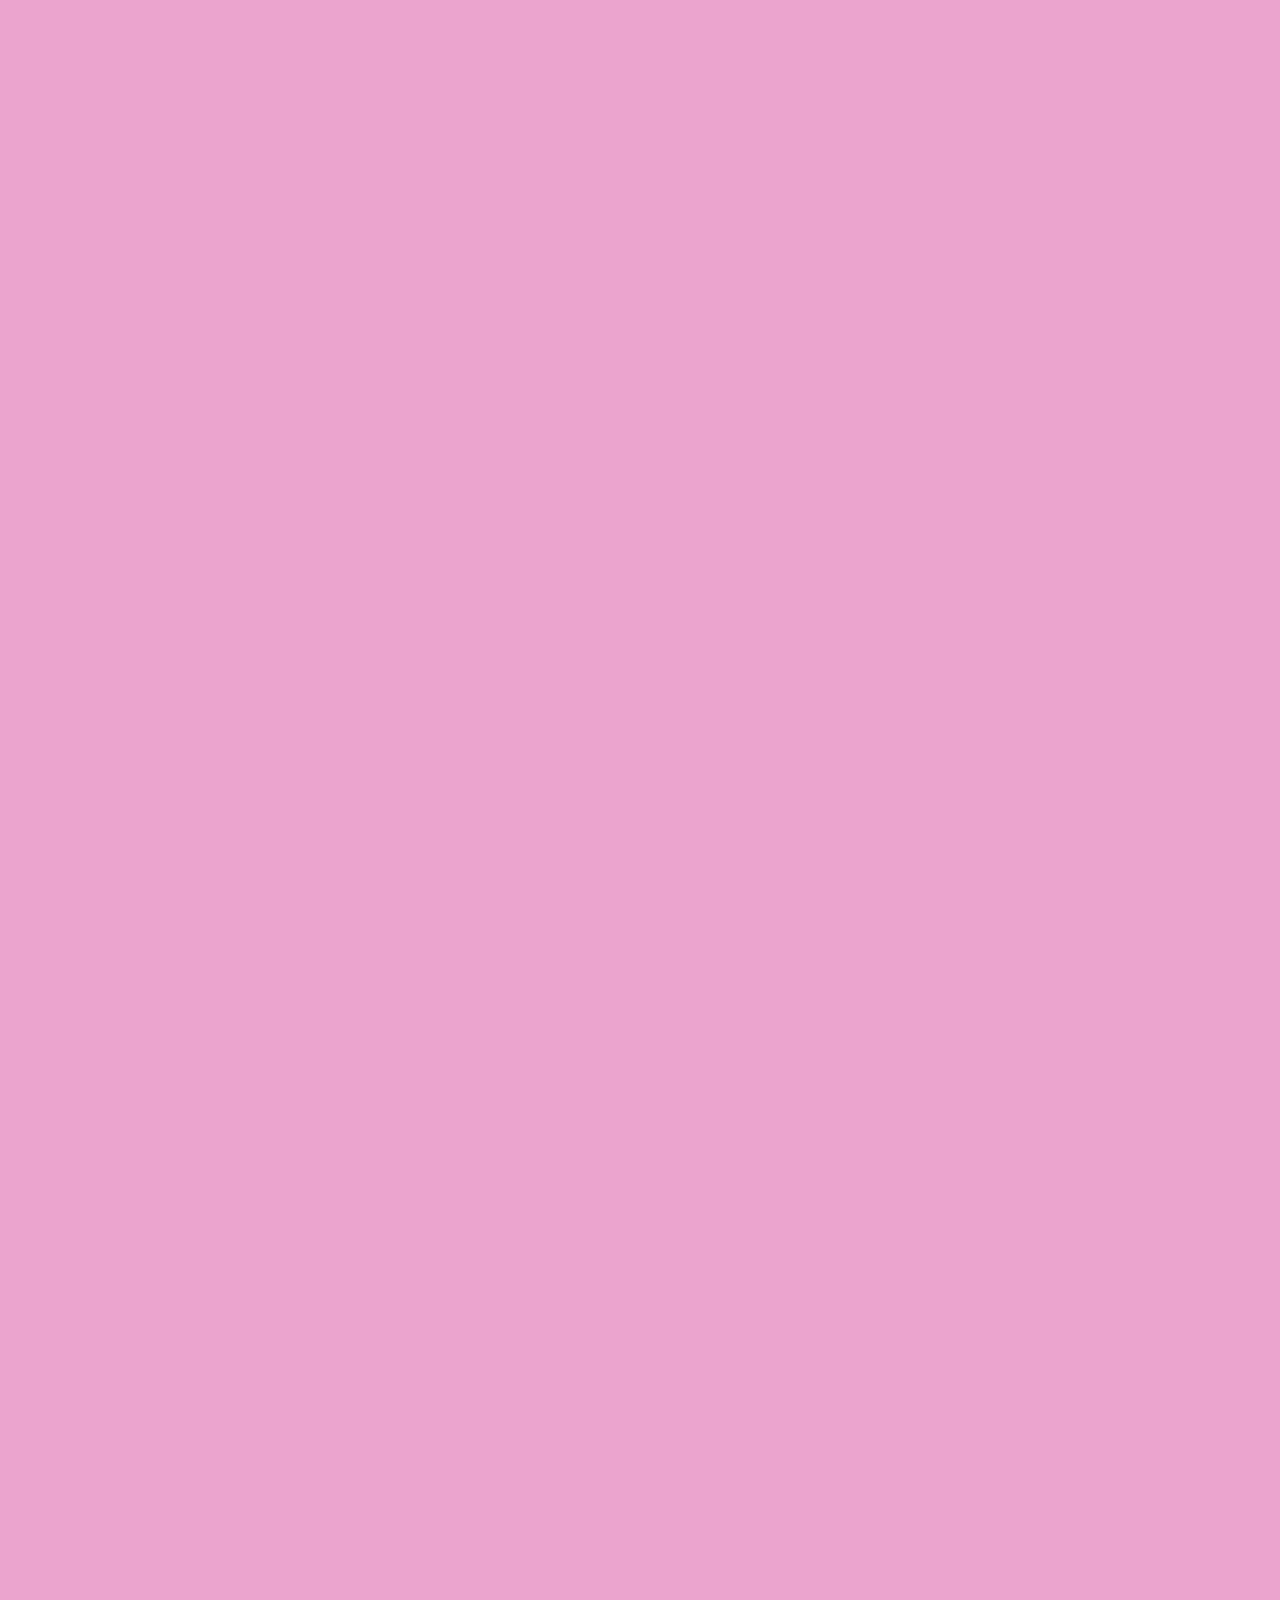
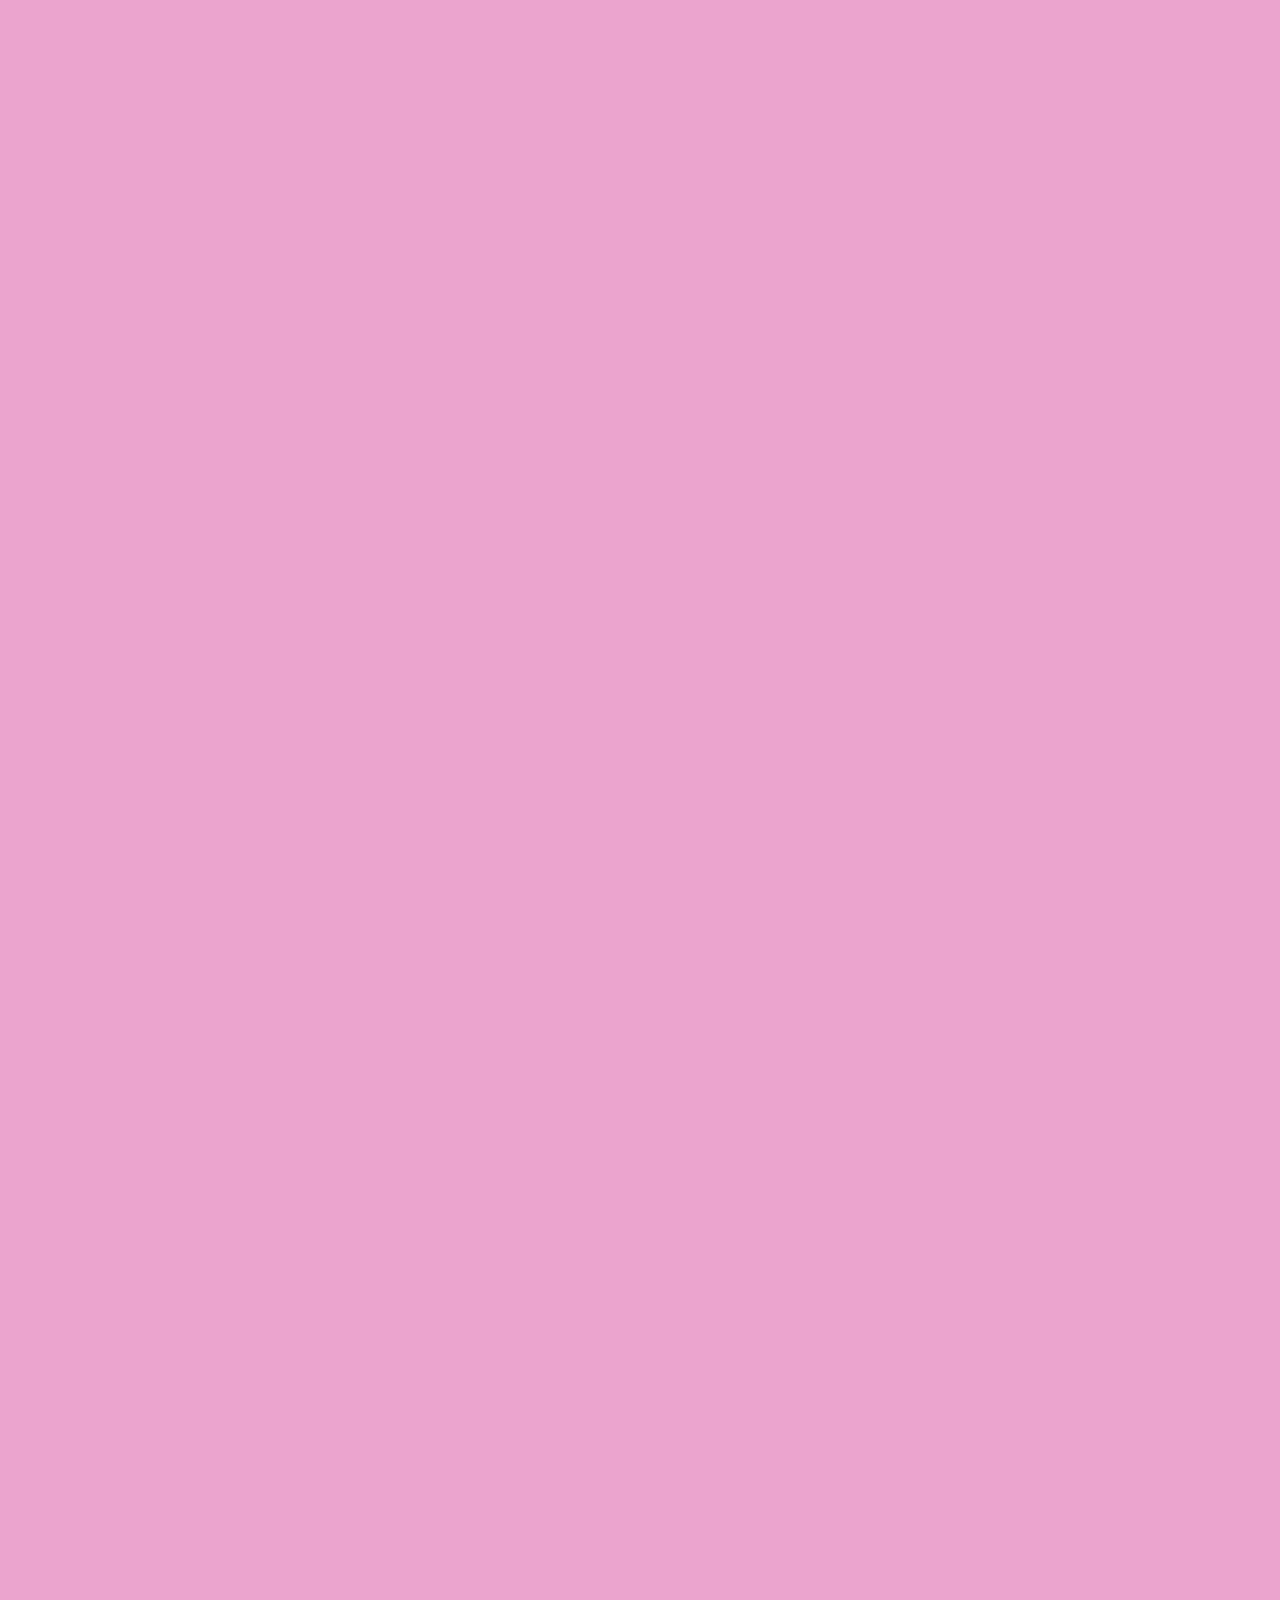
==== commit 3cf79d3c: "update" ====
--- a/index.html
+++ b/index.html
@@ -820,7 +820,7 @@
             </svg></div>
         </div>
         <a data-metric="6" data-scroll="open" data-w-id="c0832dc3-e100-841b-a49e-b6298ac36562" href="#"
-          class="btn btn--blue"><span class="nav__t ext">поделиться цитатой</span></a>
+          class="btn btn--blue"><span class="nav__text">поделиться цитатой</span></a>
       </div>
       <div class="manifest__share-control-item is-2">
         <div class="manifes__down">
